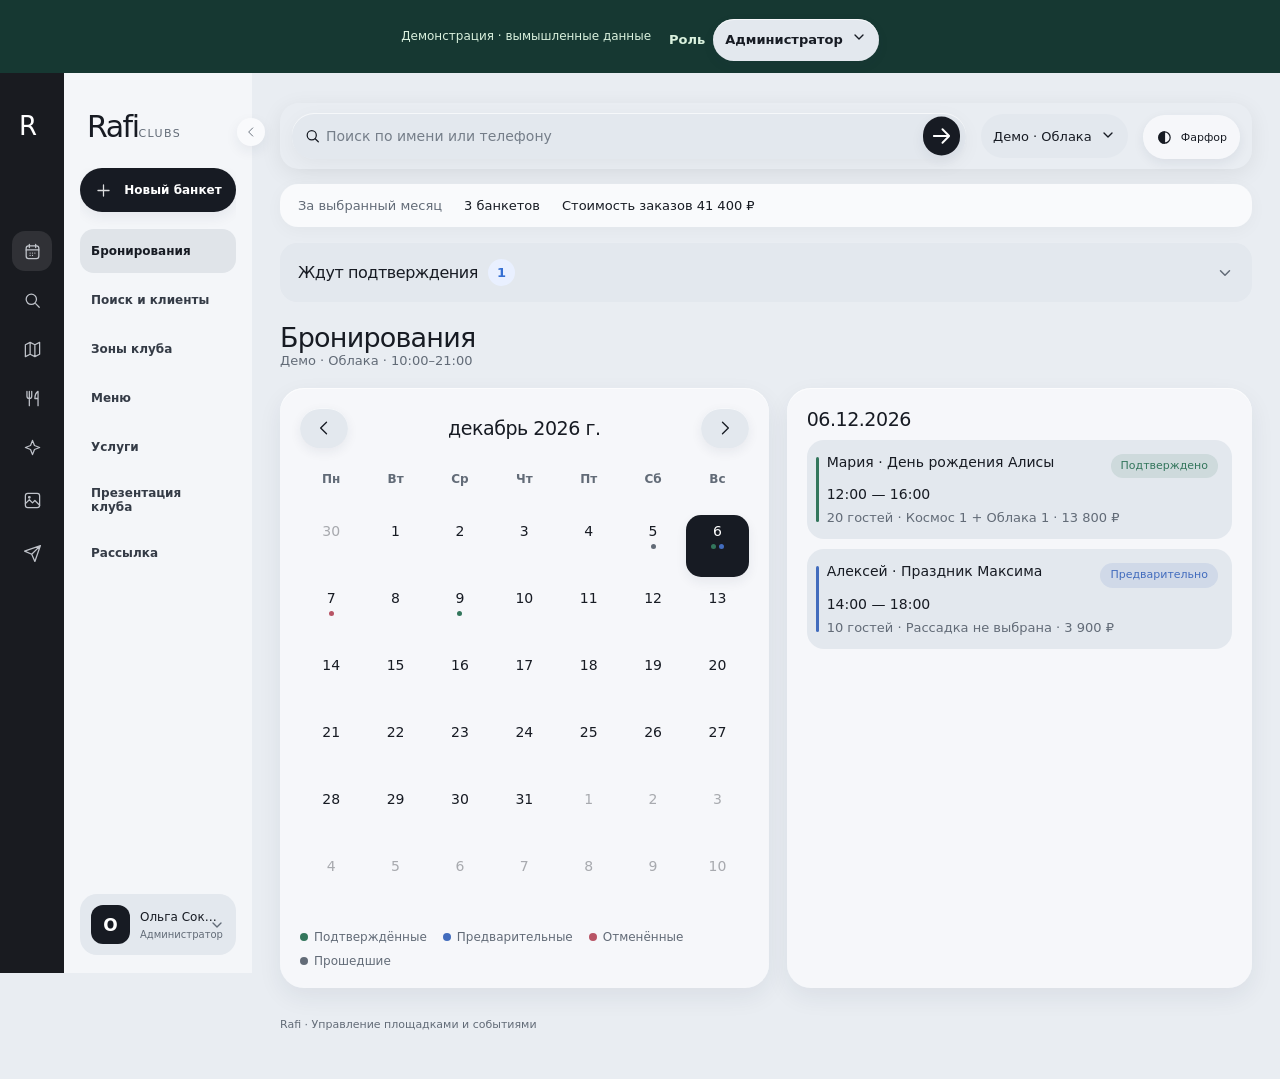
==== index.html @ 4f3454e3 "Add files via upload" ====
<!doctype html><html lang="ru"><head>
<script src="./demo-data.js"></script><meta charset="UTF-8"><meta name="viewport" content="width=device-width,initial-scale=1"><title>Rafi — управление площадками и событиями</title><link rel="icon" type="image/x-icon" href="./rafi-monogram.svg?v=16"><link rel="apple-touch-icon" href="./rafi_app_icon_192.png"><meta name="theme-color" content="#F7F8FA"><link rel="preconnect" href="https://fonts.googleapis.com"><link rel="preconnect" href="https://fonts.gstatic.com" crossorigin><link href="https://fonts.googleapis.com/css2?family=Manrope:wght@400;500;600;700;800&display=swap" rel="stylesheet">
<style>
:root{font-family:Inter,system-ui,-apple-system,"Segoe UI",Arial,sans-serif;--bg:#f5f7fc;--surface:#fff;--soft:#f0f4fa;--text:#1d2a3b;--muted:#7c899a;--border:#e3e9f2;--accent:#536fdf;--accent2:#e9edff;--danger:#c04d57;--good:#23856b;color:var(--text);background:var(--bg)}[data-theme="dark"]{--bg:#121822;--surface:#1c2533;--soft:#263244;--text:#edf2fa;--muted:#a0aec1;--border:#344255;--accent:#91a6ff;--accent2:#2e3c62;--danger:#fa8e98;--good:#6fd6b4;color-scheme:dark}*{box-sizing:border-box}body{margin:0}button,input,select,textarea{font:inherit}button{cursor:pointer}button:disabled{opacity:.48;cursor:not-allowed}.app{max-width:1260px;margin:auto;padding:25px 24px 55px}.top,.heading,.row,.monthnav,.subhead,.actions,.tabs{display:flex;align-items:center;justify-content:space-between;gap:12px}.top{border-bottom:1px solid var(--border);padding-bottom:19px;flex-wrap:wrap}.brand{font-size:18px;font-weight:800;letter-spacing:-.4px}.muted,.hint{color:var(--muted);font-size:13px}.topright{display:flex;align-items:center;gap:9px;flex-wrap:wrap}.topright select{max-width:160px}.nav{display:flex;gap:5px;flex-wrap:wrap;margin:18px 0}.nav button,.ghost{border:0;background:transparent;color:var(--muted);padding:10px 13px;border-radius:10px}.nav button.active{color:var(--accent);background:var(--accent2);font-weight:700}.heading{margin:19px 0 22px}h1{font-size:27px;letter-spacing:-.6px;margin:0}h2{font-size:18px;margin:0}h3{font-size:15px;margin:0}.primary{background:var(--accent);color:white;border:0;border-radius:10px;padding:11px 16px;font-weight:700}.secondary{background:var(--surface);color:var(--text);border:1px solid var(--border);border-radius:10px;padding:10px 14px}.layout{display:grid;grid-template-columns:minmax(0,1.4fr) minmax(300px,1fr);gap:18px}.panel{background:var(--surface);border:1px solid var(--border);border-radius:17px;padding:23px}.monthnav{margin-bottom:17px}.monthnav button{background:none;border:0;color:var(--muted);font-size:24px;padding:4px 10px}.monthname{font-size:17px;font-weight:750;text-transform:capitalize}.calendar{display:grid;grid-template-columns:repeat(7,minmax(0,1fr));gap:5px}.weekday{text-align:center;color:var(--muted);font-size:12px;padding:12px 0}.date{min-height:73px;background:var(--surface);border:1px solid var(--border);border-radius:9px;display:flex;flex-direction:column;align-items:flex-start;padding:9px;gap:9px;color:var(--text)}.date:hover{background:var(--soft)}.date.selected{border:2px solid var(--accent);background:var(--accent2)}.date.empty{border:0}.number{font-size:13px}.dots{display:flex;gap:4px;flex-wrap:wrap}.dot{width:6px;height:6px;border-radius:50%;background:var(--accent)}.dot.pre{background:#d7a35a}.subhead{margin-bottom:17px}.booking{width:100%;background:var(--soft);border:1px solid var(--border);color:var(--text);border-radius:11px;text-align:left;padding:13px;margin-bottom:9px}.booking:hover{border-color:var(--accent)}.bookingtop{display:flex;justify-content:space-between;align-items:center;gap:8px}.booking p{font-size:13px;margin:6px 0 0;color:var(--muted)}.pill{font-size:11px;color:var(--muted);border:1px solid var(--border);border-radius:20px;padding:4px 8px;white-space:nowrap}.emptymsg{color:var(--muted);font-size:14px;padding:22px 4px}.modalback{position:fixed;inset:0;background:#101722a6;display:flex;justify-content:center;align-items:center;padding:15px;z-index:10}.modal{background:var(--surface);border-radius:17px;width:min(100%,570px);padding:25px;max-height:94vh;overflow:auto;box-shadow:0 24px 80px #0003}.modal.wide{width:min(100%,740px)}.modalhead{display:flex;justify-content:space-between;align-items:center;margin-bottom:19px}.x{border:0;background:transparent;color:var(--muted);font-size:25px}label{display:block;font-size:13px;font-weight:650;margin:13px 0 6px}input,select,textarea{width:100%;border:1px solid var(--border);border-radius:9px;background:var(--surface);padding:10px;color:var(--text)}input:focus,select:focus,textarea:focus{outline:2px solid var(--accent)}.pair,.triple{display:grid;grid-template-columns:repeat(2,minmax(0,1fr));gap:12px}.triple{grid-template-columns:repeat(3,minmax(0,1fr))}.actions{justify-content:flex-end;margin-top:21px;flex-wrap:wrap}.alert{font-size:13px;background:var(--soft);color:var(--danger);border-radius:8px;padding:11px;margin-top:13px}.detailrow{display:flex;justify-content:space-between;gap:15px;padding:11px 0;border-bottom:1px solid var(--border);font-size:14px}.detailrow span:first-child{color:var(--muted)}.notice{font-size:13px;background:var(--accent2);padding:12px;border-radius:10px;margin:13px 0}.footer{font-size:12px;color:var(--muted);margin-top:18px}.hidden{display:none!important}.catalogrow{display:flex;align-items:center;justify-content:space-between;gap:12px;border-bottom:1px solid var(--border);padding:13px 0}.catalogrow:last-child{border:0}.price{font-weight:750;white-space:nowrap}.small{font-size:12px}.stack{display:grid;gap:12px}.sectionhead{display:flex;justify-content:space-between;align-items:center;gap:12px;margin:20px 0 8px}.sectionhead:first-child{margin-top:0}.total{padding:17px;background:var(--accent2);border-radius:12px;display:flex;justify-content:space-between;align-items:center;font-weight:800}.layoutmap{position:relative;aspect-ratio:1.85;min-height:230px;background:var(--soft);border:2px solid var(--border);border-radius:15px;overflow:hidden;background-image:linear-gradient(to right,var(--border) 1px,transparent 1px),linear-gradient(to bottom,var(--border) 1px,transparent 1px);background-size:10% 10%}.zone{position:absolute;background:var(--accent2);border:2px solid var(--accent);border-radius:9px;color:var(--text);font-size:13px;font-weight:650;display:flex;align-items:center;justify-content:center;text-align:center;padding:4px;overflow:hidden}.zone.busy{border-color:#d7a35a;background:color-mix(in srgb,#d7a35a 22%,var(--surface))}.zone:hover{filter:brightness(.96)}.legend{display:flex;gap:15px;flex-wrap:wrap;margin:13px 0;color:var(--muted);font-size:12px}.badge-dot{display:inline-block;width:9px;height:9px;background:var(--accent);border-radius:50%;margin-right:5px}.badge-dot.busy{background:#d7a35a}.searchgrid{display:grid;grid-template-columns:1fr 1fr 180px auto;gap:9px;align-items:end}.subtle{background:var(--soft);padding:12px;border-radius:10px}.tag{font-size:11px;color:var(--accent);background:var(--accent2);padding:4px 9px;border-radius:20px}.devonly{display:none}body.developer .devonly{display:inline-flex}.split{display:grid;grid-template-columns:1fr 1fr;gap:15px}.linkbutton{border:0;background:transparent;color:var(--accent);padding:6px;font-weight:650}.stat{font-size:12px;color:var(--muted)}@media(max-width:820px){.app{padding:17px 13px}.layout,.split{grid-template-columns:1fr}.panel{padding:16px}.date{min-height:51px;padding:6px}.searchgrid{grid-template-columns:1fr 1fr}.heading{margin:16px 0}h1{font-size:23px}.topright{width:100%}.topright select{flex:1}.modal{padding:18px}.layoutmap{min-height:190px}}

/* Редизайн 0.3 — адаптивный интерфейс */
:root{--bg:#f6f4ff;--surface:#fff;--soft:#f4f1ff;--text:#211c3c;--muted:#88839e;--border:#ebe8f5;--accent:#6650ed;--accent2:#eeeaff;--good:#4b8a75;--sidebar:#1e193e;--sidebar-text:#b7addd;--pre:#d7ac55}
[data-theme="dark"]{--bg:#151328;--surface:#24213b;--soft:#302c4a;--text:#f6f3ff;--muted:#ada7c6;--border:#3c3658;--accent:#a597ff;--accent2:#39315d;--sidebar:#111025;--sidebar-text:#c0b8e6;color-scheme:dark}
body{background:var(--bg)}.app-shell{display:flex;min-height:100vh}.sidebar{width:225px;flex:none;background:var(--sidebar);color:#fff;display:flex;flex-direction:column;padding:30px 15px;position:sticky;top:0;height:100vh}.sidebar-brand{padding:5px 9px 25px}.sidebar-brand .brand{font-size:21px;line-height:1.05}.sidebar-caption{font-size:10px;color:var(--sidebar-text);margin-top:8px}.sidebar .nav{display:flex;flex-direction:column;gap:7px;margin:0}.sidebar .nav button{color:var(--sidebar-text);width:100%;display:flex;align-items:center;text-align:left;gap:10px;padding:12px 11px;border-radius:11px;font-size:13px}.sidebar .nav button.active{background:#fff;color:#24203d}.navdot{width:7px;height:7px;border-radius:50%;background:#7864e5;flex:none}.sidebar .nav button.active .navdot{background:#f27e73}.sidebar-foot{margin-top:auto;color:var(--sidebar-text);font-size:12px;padding:10px}.sidebar-foot small{font-size:10px;opacity:.8}.workspace{flex:1;min-width:0;max-width:1600px;margin:auto;padding:24px 34px 45px}.top{padding:0 0 18px;border:0;display:flex;flex-wrap:nowrap}.global-search{flex:1;max-width:580px}.global-search input{border-radius:22px;background:var(--surface);padding:12px 18px}.topright{flex-wrap:nowrap}.topright select{max-width:160px;border-radius:22px;font-size:12px}.topright #role{max-width:175px}.topright #theme{border-radius:50%;width:42px;height:42px;padding:0}.top-add{white-space:nowrap;border-radius:22px}.heading{margin:18px 0 20px}.heading h1{font-size:29px}.metrics{display:grid;grid-template-columns:repeat(2,minmax(0,1fr));gap:13px;margin-bottom:19px;max-width:650px}.metric{background:var(--surface);border-radius:15px;padding:17px 20px;display:flex;flex-direction:column;gap:8px}.metric span{color:var(--muted);font-size:12px}.metric strong{font-size:25px}.layout{grid-template-columns:minmax(0,1.55fr) minmax(295px,.85fr);gap:18px;align-items:start}.panel{border:0;border-radius:19px;padding:23px}.calendar-panel{min-width:0}.calendar{gap:5px}.date{min-height:74px;background:var(--soft);border:1px solid transparent;border-radius:10px;padding:8px;gap:5px}.date:hover{border-color:var(--accent)}.date.selected{background:#211b49;color:#fff;border-color:#211b49;box-shadow:inset 0 -3px 0 #e4c661}.date.today:not(.selected){border:1px solid #9e91ef}.date.empty{background:transparent}.weekday{padding:10px 0 14px}.event-chip{display:block;font-size:9px;max-width:100%;overflow:hidden;text-overflow:ellipsis;white-space:nowrap;border-radius:5px;padding:3px 4px;background:#e4ddff;color:#5341b9}.event-chip.pre{background:#fff0cf;color:#8b6a1d}.date.selected .event-chip{background:#5b4e92;color:#fff}.dots{width:100%;display:flex;flex-direction:column;gap:3px}.event-more{font-size:10px;color:var(--muted)}.monthnav{margin-bottom:18px}.monthnav button{width:34px;height:34px;border:1px solid var(--border);border-radius:50%;font-size:20px;display:grid;place-items:center;padding:0}.legend{margin:18px 0 0}.badge-dot{background:#bdb3fa}.badge-dot.busy{background:#e4c661}.badge-dot.current{background:#211b49}.day-panel{min-height:420px}.subhead{align-items:flex-start}.subhead h2{font-size:17px}.subhead select{max-width:145px;border-radius:22px;font-size:12px}.zone-day{border-bottom:1px solid var(--border);padding:13px 0}.zone-day:last-of-type{border-bottom:0}.zone-day-title{font-size:13px;font-weight:750;margin-bottom:9px}.zone-empty{font-size:12px;color:var(--muted);padding:6px 0}.time-booking{border:1px solid var(--border);border-radius:10px;background:var(--soft);padding:9px 10px;margin:0 5px 7px 0;color:var(--text);display:inline-flex;flex-direction:column;align-items:flex-start;gap:4px;max-width:100%;text-align:left}.time-booking:hover{border-color:var(--accent)}.time-label{font-size:12px;font-weight:750}.booking-name{font-size:11px;max-width:170px;overflow:hidden;text-overflow:ellipsis}.mini-pre{font-size:10px;color:#a27d26}.day-add{margin-top:15px;width:100%}.primary{background:#6650ed;color:#fff;box-shadow:0 3px 10px #6650ed26}.modalback{z-index:40}.mobile-toggle{display:none}.footer{line-height:1.6}
@media(max-width:1100px){.workspace{padding:22px}.sidebar{width:195px}.layout{grid-template-columns:minmax(0,1fr)}.day-panel{min-height:0}.top{flex-wrap:wrap}.global-search{max-width:none;flex-basis:100%}.topright{width:100%;justify-content:flex-end}}
@media(max-width:700px){.mobile-toggle{display:block;position:fixed;top:14px;left:12px;z-index:31;border:0;border-radius:10px;background:var(--sidebar);color:#fff;font-size:20px;padding:7px 12px}.sidebar{position:fixed;left:0;top:0;bottom:0;z-index:30;transform:translateX(-100%);transition:transform .2s;box-shadow:5px 0 25px #0002}.sidebar.open{transform:translateX(0)}.workspace{padding:62px 12px 35px;width:100%}.top{gap:10px}.topright{flex-wrap:wrap;justify-content:space-between;gap:6px}.topright select{max-width:140px}.topright #role{max-width:155px}.top-add{flex:1}.heading h1{font-size:24px}.metrics{gap:8px}.metric{padding:13px}.metric strong{font-size:21px}.panel{padding:13px}.date{min-height:51px;padding:5px 3px}.number{font-size:12px}.event-chip{font-size:0;width:6px;height:6px;border-radius:50%;padding:0}.dots{flex-direction:row;justify-content:center}.event-more{font-size:9px}.monthname{font-size:15px}.day-panel{min-height:0}.pair,.triple{grid-template-columns:1fr}.modal{padding:16px}}

/* v0.4: поиск, кнопки, статусы календаря */
.global-search{display:flex;align-items:center;gap:9px;min-width:0}.global-search input{flex:1;min-width:0}.find-button{white-space:nowrap;border-radius:999px;padding:12px 20px;box-shadow:0 3px 10px #6650ed22}
#theme{border-radius:14px!important;width:44px!important;height:44px!important;transition:transform .15s,background .15s}.top-add{border-radius:14px!important;padding:12px 19px}.primary,.secondary{transition:transform .15s,box-shadow .15s}.primary:hover,.secondary:hover{transform:translateY(-1px)}
.metric-action{border:1px solid transparent;text-align:left;color:var(--text);cursor:pointer;font:inherit;transition:border-color .15s,transform .15s}.metric-action:hover,.metric-action:focus-visible{border-color:var(--accent);transform:translateY(-1px)}
.dots{flex-direction:row!important;align-items:center;align-content:flex-start;gap:5px!important;flex-wrap:wrap}.status-dot{display:inline-block;width:9px;height:9px;border-radius:50%;flex:none;border:1px solid #00000012}.status-dot.confirmed,.badge-dot.confirmed{background:#26a269}.status-dot.preliminary,.badge-dot.preliminary{background:#9299a5}.status-dot.cancelled,.badge-dot.cancelled{background:#dc5965}.status-dot.moved,.badge-dot.moved{background:#e9b33c}.date.selected .status-dot{border-color:#ffffff66}.badge-dot{width:9px;height:9px}.legend{gap:12px}.legend span{white-space:nowrap}
@media(max-width:700px){.global-search{width:100%;max-width:none}.find-button{padding:12px 14px}.status-dot{width:7px;height:7px}.date{min-height:57px}.dots{gap:3px!important}}

.brand-home{display:inline-block;color:inherit;text-decoration:none;cursor:pointer}.brand-home:hover{color:#d6cbff}
.date-head{display:flex;align-items:center;justify-content:space-between;width:100%}.date-plus{display:inline-grid;place-items:center;width:22px;height:22px;border-radius:7px;color:var(--accent);font-size:18px;font-weight:700;opacity:.7}.date-plus:hover{background:var(--accent2);opacity:1}
.cancelled-booking{border:1px solid #dc5965!important;background:#dc59651c!important}.cancelled-booking .booking-name{color:#c44755!important;text-decoration:line-through}
.catalog-search{display:flex;gap:9px;margin-bottom:18px}.catalog-search input{flex:1;min-width:0}.catalogrow[hidden]{display:none!important}
@media(max-width:700px){.date-plus{width:17px;height:17px;font-size:14px}.catalog-search{flex-wrap:wrap}}

/* v0.6 */
.developer .admin-only{display:none!important}.developer-only{display:none!important}.developer .developer-only{display:flex!important}
.club-logo{width:36px;height:36px;border-radius:10px;display:grid;place-items:center;overflow:hidden;background:var(--surface);border:1px solid var(--border);flex:none;color:var(--accent)}.club-logo img{width:100%;height:100%;object-fit:contain}
.metrics{max-width:480px;gap:9px}.metric{padding:10px 14px;gap:3px;border-radius:12px}.metric strong{font-size:21px}
.inline-finance{display:grid;grid-template-columns:repeat(2,minmax(0,1fr));gap:12px;margin:12px 0}.inline-finance label{font-size:12px}.inline-finance input{margin-top:6px}.inline-finance button{grid-column:1/-1;justify-self:start}
.appearance-form{display:grid;grid-template-columns:repeat(2,minmax(0,1fr));gap:15px;max-width:650px}.appearance-form label{display:flex;flex-direction:column;gap:6px}.appearance-form input[type=color]{height:45px;padding:3px}.appearance-form .logo-clear{display:flex;flex-direction:row;align-items:center}.appearance-form button{grid-column:1/-1;justify-self:start}
@media(max-width:700px){.metrics{max-width:none}.inline-finance,.appearance-form{grid-template-columns:1fr}.club-logo{width:30px;height:30px}}

/* Rafi brand identity: adapted from the user's ZIRAVO reference. */
:root{--bg:#FFF4E0;--surface:#FFFFFF;--soft:#FFF8EC;--text:#1B1E24;--muted:#5A6472;--border:#E9E1D4;--accent:#F0A500;--accent2:#FFF0C8;--sidebar:#1B1E24;--sidebar-text:#D4D6D9;--good:#23856B;--pre:#8C939C}
[data-theme="dark"]{--bg:#12151B;--surface:#20242C;--soft:#2A2F39;--text:#F6F3ED;--muted:#B6BDC8;--border:#363C46;--accent:#F0A500;--accent2:#46391F;--sidebar:#11141A;--sidebar-text:#C9CDD4}
.sidebar{background:var(--sidebar)}.sidebar-brand{padding-bottom:30px}.sidebar-brand .brand{display:flex;align-items:center;gap:10px;color:#fff;text-decoration:none;font-size:28px;letter-spacing:-1px}.rafi-brand-icon{width:45px;height:53px;object-fit:contain;flex:none}.sidebar-caption{line-height:1.5;color:#C5C9CE;margin-left:55px}.sidebar .nav button.active{background:#333943;color:#fff}.sidebar .nav button.active .navdot{background:#F0A500}.navdot{background:#F0A500}.sidebar .nav button:hover:not(.active){background:#292E37;color:#fff}.primary,.top-add{background:#F0A500;color:#1B1E24;border-radius:12px}.primary:hover,.top-add:hover{background:#FFBB25}.nav button,.secondary,.date,.booking,.panel,.metric{transition:background .15s,border-color .15s}.date.selected{background:#1B1E24;border-color:#1B1E24;box-shadow:inset 0 -3px 0 #F0A500;color:#fff}.date.today:not(.selected){border-color:#F0A500}.metric{border:1px solid var(--border)}.panel{border:1px solid var(--border)}.tag{color:var(--text)}.topright #theme{border-radius:12px!important}.sidebar-foot{line-height:1.5}.global-search input:focus{outline-color:#F0A500}
@media(max-width:700px){.rafi-brand-icon{width:39px;height:45px}.sidebar-brand .brand{font-size:25px}}

/* Rafi v0.7: completed bookings and vector floor plan */
.status-dot.finished,.badge-dot.finished{background:#2d80e6!important}
.finished-text,.mini-finished{color:#2d80e6!important;font-weight:800}
.finished-booking{border-left:4px solid #2d80e6!important;background:color-mix(in srgb,#2d80e6 9%,var(--surface))!important}
.date .number{font-size:11px;white-space:nowrap;font-weight:700}
/* Rafi 0.8 */
.image-plan{aspect-ratio:1.7;background-image:none;background-color:var(--soft);min-height:300px}
.image-plan>img{position:absolute;inset:0;width:100%;height:100%;object-fit:fill}
.plan-zone{background:color-mix(in srgb,var(--accent) 35%,transparent);border:2px solid var(--accent);z-index:2;cursor:pointer;text-shadow:0 1px 1px var(--surface)}
.plan-upload{margin-bottom:20px}.plan-upload input{max-width:420px}.plan-upload button{margin:9px}
.day-event{display:grid;grid-template-columns:1fr auto;gap:3px 12px;padding:13px;margin:7px 0;text-align:left}
.day-event .time-label{font-weight:800}.day-event .booking-name{grid-column:1}.day-event .day-zone{grid-column:2;grid-row:1;color:var(--muted);font-size:11px}.day-event .day-status{grid-column:2;grid-row:2;font-size:12px;font-weight:700}
.day-status.FINISHED,.day-status.finished{color:#2d80e6}.day-status.cancelled{color:#d75555}.day-status.preliminary{color:#89929c}.day-status.confirmed{color:#218a68}
.document-actions{display:flex;gap:7px;flex-wrap:wrap;margin:18px 0}.document-actions button{font-size:12px}
.past-date{opacity:.40;filter:grayscale(.55)}.past-date .date-plus{display:none}.zone-picks{display:grid;grid-template-columns:repeat(2,minmax(0,1fr));gap:8px;margin:8px 0 14px}.zone-pick{display:flex;align-items:center;gap:8px;border:1px solid var(--line,#ddd);border-radius:10px;padding:9px}.checklist{display:grid;grid-template-columns:repeat(2,minmax(0,1fr));gap:10px;margin:12px 0}.checklist label{display:flex;align-items:center;gap:8px}.account-label{font-size:12px;opacity:.7}#rentalform{display:grid;grid-template-columns:repeat(2,minmax(0,1fr));gap:8px}#rentalform label{display:grid;gap:5px}#rentalform button{grid-column:1/-1}@media(max-width:650px){.zone-picks,.checklist,#rentalform{grid-template-columns:1fr}}


.upcoming-widget{padding:20px;margin:15px 0}.upcoming-widget h3{margin:0}.upcoming-row{width:100%;display:grid;grid-template-columns:72px minmax(110px,1fr) minmax(90px,.8fr) 10px;align-items:center;gap:12px;background:transparent;border:0;border-bottom:1px solid var(--border);padding:12px 4px;text-align:left;color:var(--text)}.upcoming-row:last-child{border:0}.upcoming-row:hover{background:var(--soft)}.upcoming-row small{display:block;color:var(--muted);font-size:11px}.upcoming-row strong{font-size:13px}.upcoming-row .muted{font-size:12px}.reminder-hint{padding:10px 15px;background:var(--accent2);border-radius:12px;color:var(--text);font-size:12px;margin:8px 0}.metrics:empty{display:none}.metrics{flex-wrap:wrap}.metrics .metric{flex:1;min-width:175px}.manager-grid .panel{min-width:0}

/* Rafi 1.0: warm, spacious desktop design system */
:root{--bg:#F8F3EB;--surface:#FFFCF7;--soft:#FFF7E9;--text:#292621;--muted:#82796E;--border:#EDE3D7;--accent:#EBA32A;--accent2:#FFF0D6;--sidebar:#FBF7F0;--sidebar-text:#413A32;--good:#26885C}
[data-theme="dark"]{--bg:#191B20;--surface:#24262C;--soft:#2E3037;--text:#F5F1EA;--muted:#B6AEA4;--border:#3B3D44;--accent:#F0AD3E;--accent2:#443721;--sidebar:#202228;--sidebar-text:#F5F1EA}
body{background:var(--bg)}.app-shell{gap:0}.sidebar{background:var(--sidebar);border-right:1px solid var(--border);box-shadow:none}.sidebar .brand,.sidebar .nav button,.sidebar-caption,.sidebar-foot{color:var(--sidebar-text)!important}.sidebar .nav button{border-radius:15px;margin:4px 10px}.sidebar .nav button.active{background:#FFE8C4;color:#693E08!important}.sidebar .nav button.active .navdot{background:#EBA32A}.sidebar .nav button:hover:not(.active){background:#F3EADC;color:#3D3020!important}.workspace{min-width:0}.top{background:transparent;border-bottom:0;padding:15px 0 24px}.heading h1{letter-spacing:-.04em}.panel,.metric,.modal,.booking,.time-booking{border-radius:22px!important;box-shadow:0 7px 30px rgba(75,49,16,.035)}.primary,.secondary,.ghost,.top-add,.monthnav button{border-radius:13px!important}.primary,.top-add{background:#EBA32A;color:#292116}.primary:hover,.top-add:hover{background:#F4B74B}.secondary{background:var(--surface)}input,select,textarea{border-radius:12px!important;border-color:var(--border)!important;background:var(--surface)}input:focus,textarea:focus,select:focus{outline:2px solid #EBA32A55;outline-offset:1px}.date{border-radius:12px!important}.date.selected{background:#FFF0D6;color:#4C351A;border:1px solid #EBA32A;box-shadow:none}.metrics{gap:12px}.metric{padding:18px!important}.day-event{border-radius:14px!important;box-shadow:none}.compact-checklist{display:grid;grid-template-columns:1fr!important;gap:0!important;border:1px solid var(--border);border-radius:16px;padding:4px 14px}.compact-checklist label{display:flex!important;flex-direction:row-reverse;justify-content:space-between;gap:16px;align-items:center;min-height:45px;border-bottom:1px solid var(--border);margin:0!important;padding:8px 0}.compact-checklist label:last-child{border:0}.compact-checklist input[type=checkbox],.setting-toggle input[type=checkbox]{appearance:none;flex:0 0 20px!important;width:20px!important;height:20px!important;min-width:20px;min-height:20px;margin:0!important;border:1.5px solid #BBAE9B!important;border-radius:7px!important;cursor:pointer}.compact-checklist input:checked,.setting-toggle input:checked{background:#EBA32A;border-color:#EBA32A!important}.compact-checklist input:checked:after,.setting-toggle input:checked:after{content:'✓';display:block;color:#2A2115;font-size:15px;font-weight:900;text-align:center;line-height:17px}.settings-card{max-width:880px;margin-bottom:18px;padding:24px}.setting-toggle{display:flex!important;align-items:center!important;justify-content:space-between;gap:16px;padding:15px 4px;border-bottom:1px solid var(--border)}.manager-grid{display:grid;grid-template-columns:repeat(auto-fit,minmax(285px,1fr));gap:15px;margin-bottom:18px}.club-manager-card{padding:22px}.manager-actions{display:flex;gap:8px;flex-wrap:wrap;margin-top:18px}.staff-row{display:flex;justify-content:space-between;align-items:center;gap:15px;padding:15px 0;border-bottom:1px solid var(--border)}.staff-row .muted{font-size:12px;margin-top:5px}.reminders .panel{padding:18px!important}.reminders .row{justify-content:flex-start!important;gap:9px}.reminders [data-remind]{font-size:12px;padding:10px 13px}.sidebar-foot small{opacity:.6}

/* Rafi 1.0.4: compact zone selection and clear banquet detail grouping */
.zone-picks{display:flex!important;flex-direction:column!important;gap:0!important;max-width:100%;margin:8px 0 16px;border:1px solid var(--border);border-radius:15px;overflow:hidden;background:var(--surface)}
.zone-pick{display:flex!important;align-items:center;gap:12px;min-height:44px;border:0!important;border-bottom:1px solid var(--border)!important;border-radius:0!important;padding:10px 15px!important;margin:0!important;cursor:pointer;font-size:14px;transition:background .15s}
.zone-pick:last-child{border-bottom:0!important}.zone-pick:hover{background:var(--soft)}
.zone-pick:has(input:checked){background:var(--accent2)}
.zone-pick input[type=checkbox]{appearance:none;-webkit-appearance:none;display:inline-grid;place-items:center;flex:0 0 19px;width:19px;height:19px;min-width:19px;min-height:19px;border:2px solid var(--muted)!important;border-radius:50%!important;background:var(--surface);margin:0;cursor:pointer}
.zone-pick input[type=checkbox]:checked{border:5px solid var(--accent)!important;background:var(--surface)}
.zone-pick input[type=checkbox]:focus-visible{outline:2px solid var(--accent);outline-offset:3px}
#modalcontent .banquet-section{padding:15px 0 17px;border-bottom:1px solid var(--border)}
#modalcontent .banquet-section:first-child{padding-top:0}
#modalcontent .banquet-section:last-child{border-bottom:0;padding-bottom:0}
#modalcontent .banquet-section .sectionhead{margin:0 0 13px;display:flex;align-items:center;justify-content:space-between}
#modalcontent .banquet-section .sectionhead h3{font-size:15px;font-weight:750;color:var(--text);margin:0}
#modalcontent .banquet-section .detailrow{padding:8px 0;border-bottom:1px solid var(--border)}
#modalcontent .banquet-section .detailrow:last-child{border-bottom:0}
#modalcontent .banquet-section .detailrow span{color:var(--muted)}
#modalcontent .banquet-section .total{background:var(--soft);border-radius:13px;padding:13px;margin:12px 0}
#modalcontent .banquet-section .inline-finance{margin:0}
#modalcontent .banquet-section .document-actions{margin:7px 0}
@media(max-width:700px){.zone-pick{min-height:48px}#modalcontent .banquet-section{padding:13px 0}}

/* RAFI 2.0 · Peach & Slate · approved visual system */
:root{font-family:'Manrope',Inter,system-ui,-apple-system,'Segoe UI',sans-serif;--bg:#F7F8FA;--surface:#FFFFFF;--soft:#F7F8FA;--text:#34445C;--muted:#7B8BA2;--border:#E7EBF1;--accent:#F3A899;--accent2:#FCEAE5;--sidebar:#F9FAFC;--sidebar-text:#405775;--good:#4B9E7B;--pre:#99A4B4;--danger:#DA6475;color-scheme:light}
[data-theme='dark']{--bg:#171F2B;--surface:#222D3D;--soft:#2B394C;--text:#F5F7FB;--muted:#AAB8CB;--border:#3B4A5E;--accent:#F3A899;--accent2:#503F47;--sidebar:#1C2634;--sidebar-text:#D7E1EF;--good:#73BE9B;--danger:#F18A96;color-scheme:dark}
body{font-family:'Manrope',Inter,system-ui,sans-serif;background:var(--bg);color:var(--text);font-size:14px}
.app-shell{min-height:100vh}.workspace{max-width:1780px;padding:24px 32px 48px}.sidebar{width:242px;background:var(--sidebar);border-right:1px solid var(--border);padding:27px 12px 23px;box-shadow:none}
.sidebar-brand{padding:2px 14px 32px}.sidebar-brand .brand{font-size:31px;font-weight:800;letter-spacing:-1.6px;color:var(--text)!important}.rafi-brand-icon{width:43px;height:49px}.sidebar-caption{color:var(--muted)!important;font-size:11px;margin-left:53px;line-height:1.6}.sidebar .nav{gap:6px}.sidebar .nav button{margin:0;padding:14px 13px;border-radius:15px;font-size:13px;font-weight:650;color:var(--sidebar-text)!important;gap:12px}.sidebar .nav button.active{background:var(--accent2);color:#965646!important}.sidebar .nav button:hover:not(.active){background:var(--soft);color:var(--text)!important}.navdot{background:#A9B8C9;width:7px;height:7px}.sidebar .nav button.active .navdot{background:#E9947E}.sidebar-foot{border-top:1px solid var(--border);padding:18px 12px 0;color:var(--muted)!important;font-size:11px}
.top{padding:0 0 19px;gap:18px;flex-wrap:wrap}.global-search{max-width:550px}.global-search input{background:var(--surface);border:1px solid var(--border)!important;border-radius:16px!important;padding:14px 17px;box-shadow:0 4px 18px #34445c06}.global-search input::placeholder{color:#9AA8BA}.find-button{background:var(--text)!important;color:var(--surface)!important;border-radius:14px!important;padding:13px 17px;box-shadow:none}.topright{gap:10px}.topright select{background:var(--surface);border-radius:14px!important;min-height:45px}.topright #theme{background:var(--surface);border:1px solid var(--border);color:var(--text);box-shadow:none}.primary,.top-add{background:var(--accent)!important;color:#34445C!important;border:0;border-radius:15px!important;padding:12px 18px;font-weight:800;box-shadow:0 7px 16px #F3A89925;transition:transform .15s,filter .15s}.primary:hover,.top-add:hover{filter:brightness(.96);transform:translateY(-1px)}.secondary{border-radius:13px!important;background:var(--surface);border:1px solid var(--border);color:var(--text);box-shadow:none}.ghost{color:var(--muted)}.linkbutton{color:#D98573}.heading{margin:6px 0 21px}.heading h1{font-size:clamp(25px,2.4vw,37px);font-weight:800;letter-spacing:-1.4px;color:var(--text)}.heading .muted{font-size:13px;margin-top:7px}h1,h2,h3{letter-spacing:-.45px}h2{font-size:19px;font-weight:800}.panel,.metric,.modal,.booking,.time-booking{background:var(--surface);border:1px solid var(--border);border-radius:22px!important;box-shadow:0 10px 32px #34445c08}.panel{padding:23px}.layout{grid-template-columns:minmax(0,1.5fr) minmax(310px,1fr);gap:19px;align-items:stretch}.calendar-panel,.day-panel{min-width:0}.monthnav{margin-bottom:16px}.monthnav .monthname{font-size:19px;font-weight:800;color:var(--text);text-transform:capitalize}.monthnav button{border:1px solid var(--border);background:var(--surface);border-radius:13px!important;color:var(--text);width:38px;height:38px;font-size:22px}.monthnav button:hover{background:var(--accent2)}.calendar{gap:6px}.weekday{font-size:12px;font-weight:750;color:var(--muted);padding:10px 0 13px}.date{min-height:78px;padding:10px 9px;gap:7px;border:1px solid var(--border);border-radius:15px!important;background:var(--soft);color:var(--text);box-shadow:none;transition:background .15s,border-color .15s,transform .15s}.date:hover{background:var(--accent2);border-color:var(--accent);transform:translateY(-1px)}.date.selected{background:linear-gradient(150deg,#F9C7BA,#F3A899);border:1px solid #F3A899;color:#34445C;box-shadow:0 8px 20px #F3A89935}.date.today:not(.selected){border-color:#E6A28E}.date.empty{border:0;background:transparent;box-shadow:none}.date .number{font-size:14px;font-weight:800;white-space:nowrap}.date-head{align-items:flex-start}.date-plus{font-size:17px;color:var(--muted);opacity:0}.date:hover .date-plus,.date:focus-visible .date-plus{opacity:1}.date.selected .date-plus{color:#34445C}.date.past-date{opacity:.55;filter:none}.dots{gap:4px!important;flex-direction:row!important}.status-dot{width:8px;height:8px;border:0}.date.selected .status-dot{border:1px solid #fff8}.status-dot.confirmed,.badge-dot.confirmed{background:#68B696}.status-dot.preliminary,.badge-dot.preliminary{background:#9AA5B3}.status-dot.cancelled,.badge-dot.cancelled{background:#E67B88}.status-dot.moved,.badge-dot.moved{background:#E9B961}.status-dot.finished,.badge-dot.finished{background:#78A9DE!important}.legend{gap:11px 16px;margin-top:20px;font-size:11px}.legend span{white-space:nowrap}.badge-dot{width:9px;height:9px;margin-right:6px}
.day-panel{min-height:0}.day-panel .subhead{margin-bottom:20px;gap:12px;flex-wrap:wrap}.day-panel .subhead h2{font-size:20px;font-weight:800}.day-panel .subhead .muted{margin-top:7px}.day-panel .subhead select{max-width:180px;font-size:12px;border-radius:12px!important}.day-event{position:relative;display:grid;grid-template-columns:95px minmax(0,1fr);grid-template-rows:auto auto auto;gap:6px 15px;width:100%;max-width:100%;margin:0 0 12px!important;padding:20px 17px 20px 21px!important;border:1px solid var(--border);border-left:5px solid #68B696!important;border-radius:18px!important;background:var(--surface)!important;text-align:left;box-shadow:0 4px 15px #34445c06!important}.day-event:has(.day-status.preliminary){border-left-color:#F3A899!important}.day-event:has(.day-status.cancelled){border-left-color:#E67B88!important}.day-event:has(.day-status.moved){border-left-color:#E9B961!important}.day-event:has(.day-status.finished){border-left-color:#78A9DE!important}.day-event .time-label{grid-column:1;grid-row:1/4;font-size:16px;font-weight:850;line-height:1.5;white-space:normal;color:var(--text);overflow-wrap:anywhere}.day-event .booking-name{grid-column:2;grid-row:1;max-width:none;font-size:13px;font-weight:800;color:var(--text);white-space:normal}.day-event .day-zone{grid-column:2;grid-row:2;font-size:12px;color:var(--muted)}.day-event .day-status{grid-column:2;grid-row:3;justify-self:start;border-radius:99px;padding:5px 10px;font-size:11px;background:var(--soft);font-weight:750}.day-event .day-status.confirmed{color:#3A9870;background:#E8F6EF}.day-event .day-status.preliminary{color:#B87866;background:#FFF0EB}.day-event .day-status.finished{color:#4D87C4;background:#E9F2FE}.day-event .day-status.cancelled{color:#CB6874;background:#FFF0F1}.day-event .day-status.moved{color:#B18A3A;background:#FFF6DF}.day-event:hover{border-color:var(--accent);transform:translateY(-1px)}.day-add{margin-top:14px;border:1px dashed var(--border);background:var(--soft);font-weight:750;padding:13px}
.metrics{max-width:none;display:grid;grid-template-columns:repeat(4,minmax(0,1fr));gap:14px;margin:19px 0 20px}.metric{min-width:0!important;padding:21px!important;gap:10px;display:flex;flex-direction:column;justify-content:center;border-radius:20px!important}.metric span{font-size:12px;font-weight:650;color:var(--muted)}.metric strong{font-size:clamp(19px,2vw,27px);font-weight:850;color:var(--text);letter-spacing:-.8px}.metric-action:hover{border-color:var(--accent)}.reminders .panel{background:var(--surface)}.upcoming-widget{margin:0 0 17px;padding:18px 23px!important}.reminder-hint{background:var(--accent2);color:var(--text)}
input,select,textarea{background:var(--surface);color:var(--text);border:1px solid var(--border)!important;border-radius:13px!important;padding:11px 12px}input:focus,select:focus,textarea:focus{outline:2px solid #F3A89980!important;outline-offset:1px}.modalback{backdrop-filter:blur(5px);background:#18243a9c}.modal{border-radius:24px!important;padding:26px;box-shadow:0 25px 100px #0e172b45}.modalhead{border-bottom:1px solid var(--border);padding-bottom:15px}.catalogrow,.staff-row{gap:13px}.tag,.notice{background:var(--accent2);color:var(--text)}.zone-pick:has(input:checked){background:var(--accent2)}.zone-pick input[type=checkbox]:checked{border-color:var(--accent)!important}.total{background:var(--accent2)}.layoutmap{border-color:var(--border)}.plan-zone{border-color:var(--accent)}.footer{color:var(--muted);font-size:11px;margin-top:28px}.mobile-bottom-nav{display:none}
[data-theme='dark'] .date.selected{background:linear-gradient(150deg,#F9C7BA,#F3A899);color:#34445C}[data-theme='dark'] .day-event .day-status.confirmed{background:#294D42;color:#90DBB5}[data-theme='dark'] .day-event .day-status.preliminary{background:#513F41;color:#FFC5B5}[data-theme='dark'] .day-event .day-status.finished{background:#30455F;color:#A5CBF8}[data-theme='dark'] .day-event .day-status.cancelled{background:#513C45;color:#FFA6B2}[data-theme='dark'] .sidebar .nav button.active{background:#473A42;color:#FFD1C5!important}[data-theme='dark'] .sidebar .nav button:hover:not(.active){background:#2B394C}[data-theme='dark'] .find-button{background:#34445C!important;color:#fff!important}
@media(max-width:1250px){.workspace{padding:22px}.sidebar{width:215px}.layout{grid-template-columns:minmax(0,1.25fr) minmax(290px,1fr)}.date{min-height:65px;padding:7px 5px}.metrics{grid-template-columns:repeat(2,minmax(0,1fr))}.day-event{grid-template-columns:80px minmax(0,1fr);gap:6px 9px;padding:14px 10px!important}}
@media(max-width:1000px){.layout{grid-template-columns:1fr}.day-panel{min-height:0}.global-search{max-width:none;flex-basis:100%}.topright{width:100%;justify-content:flex-end}}
@media(max-width:700px){.workspace{width:100%;padding:17px 12px 100px}.sidebar{position:fixed;top:0;bottom:0;left:0;z-index:35;width:min(300px,85vw);padding-top:27px;transform:translateX(-105%);box-shadow:8px 0 30px #0e172b20}.sidebar.open{transform:translateX(0)}.mobile-toggle{display:none!important}.mobile-bottom-nav{position:fixed;display:flex;justify-content:space-around;align-items:center;gap:4px;bottom:0;left:0;right:0;z-index:30;background:var(--surface);border-top:1px solid var(--border);padding:9px 10px max(9px,env(safe-area-inset-bottom));box-shadow:0 -8px 25px #34445c12}.mobile-bottom-nav button{flex:1;display:flex;flex-direction:column;align-items:center;gap:4px;min-width:0;padding:9px 3px;border:0;border-radius:13px;background:transparent;color:var(--muted);font-size:10px;font-weight:750}.mobile-bottom-nav button.active{background:var(--accent2);color:#BB7867}.mobile-bottom-nav .mobile-icon{font-size:20px;line-height:1.2}.mobile-bottom-nav .dev-tab{display:none}.developer .mobile-bottom-nav .admin-tab{display:none}.developer .mobile-bottom-nav .dev-tab{display:flex}.top{gap:9px;padding:0 0 15px}.global-search{width:100%;gap:7px}.global-search input{min-width:0;padding:11px 12px;font-size:12px}.find-button{padding:11px 12px}.topright{flex-wrap:wrap;justify-content:flex-start;gap:7px}.topright #club{flex:1;max-width:none;min-width:120px}.topright #role{max-width:155px}.topright #theme{height:43px!important;width:43px!important}.top-add{flex:1;min-width:130px;font-size:12px;padding:12px 10px}.heading{margin:8px 0 17px}.heading h1{font-size:26px}.heading .muted{font-size:11px}.panel{padding:12px}.layout{gap:13px}.calendar{gap:3px}.weekday{font-size:10px;padding:8px 0}.date{min-height:54px;padding:5px 2px;border-radius:10px!important;gap:5px;align-items:center}.date .number{font-size:12px}.date-head{justify-content:center}.date-plus{display:none!important}.status-dot{width:6px;height:6px}.dots{gap:2px!important;justify-content:center}.monthnav{margin-bottom:11px}.monthnav .monthname{font-size:16px}.monthnav button{width:33px;height:33px;font-size:19px}.legend{gap:8px 11px;margin-top:13px}.legend span{font-size:10px}.badge-dot{width:7px;height:7px}.day-panel .subhead h2{font-size:17px}.day-panel .subhead select{max-width:145px}.day-event{grid-template-columns:84px minmax(0,1fr);padding:14px 12px!important;gap:5px 10px}.day-event .time-label{font-size:14px}.day-event .booking-name{font-size:12px}.metrics{grid-template-columns:repeat(2,minmax(0,1fr));gap:9px;margin:13px 0}.metric{padding:14px!important}.metric strong{font-size:19px}.metric span{font-size:11px}.modal{padding:17px}.pair,.triple,.split{grid-template-columns:1fr}.upcoming-row{grid-template-columns:75px minmax(0,1fr) 10px}.upcoming-row .muted{display:none}.searchgrid{grid-template-columns:1fr 1fr}.footer{padding-bottom:10px}}
@media(max-width:380px){.date{min-height:46px}.date .number{font-size:11px}.day-event{grid-template-columns:70px minmax(0,1fr)}.topright #role{max-width:130px}.legend span{font-size:9px}}


/* Rafi 2.0 · Mobile exact-reference pass — desktop behavior unchanged */
.mobile-brand,.mobile-search-icon,.mobile-search-arrow,.mobile-new-booking,.mobile-utilities,.mobile-day-plus{display:none}
@media(max-width:700px){
  html,body{max-width:100%;overflow-x:hidden}
  .workspace{padding:20px 15px 112px!important}
  .top{display:grid!important;grid-template-columns:minmax(0,1fr) minmax(0,1.3fr);grid-template-rows:53px 62px;column-gap:9px;row-gap:13px;padding:0 0 20px!important;align-items:center;position:relative}
  .mobile-brand{display:flex;align-items:center;gap:7px;text-decoration:none;min-width:0;color:var(--text)}
  .mobile-brand img{width:38px;height:46px;object-fit:contain;filter:sepia(1) saturate(3) hue-rotate(315deg) brightness(1.13)}
  .mobile-brand strong{font-size:31px;font-weight:850;letter-spacing:-1.8px;line-height:1}
  .topright{display:contents!important}
  .topright #club{display:block!important;grid-column:2;grid-row:1;width:100%;min-width:0;max-width:none!important;border:0!important;background:transparent!important;box-shadow:none!important;border-radius:0!important;padding:7px 20px 7px 0!important;height:43px!important;min-height:0!important;font-size:12px!important;font-weight:750!important;color:var(--text);text-overflow:ellipsis;appearance:none;-webkit-appearance:none;background-image:url("data:image/svg+xml,%3Csvg xmlns='http://www.w3.org/2000/svg' width='14' height='10' viewBox='0 0 14 10'%3E%3Cpath d='m2 2 5 5 5-5' fill='none' stroke='%2334455C' stroke-width='2' stroke-linecap='round'/%3E%3C/svg%3E")!important;background-repeat:no-repeat!important;background-position:right center!important}
  .topright #role,.topright #theme,.topright #globalAdd,.topright .account-label,.topright #pwdbtn,.topright form{display:none!important}
  .global-search{display:flex!important;grid-column:1/-1;grid-row:2;position:relative;max-width:none!important;width:100%;height:62px;gap:0!important;border:1px solid var(--border);background:var(--surface);border-radius:999px;padding:5px 5px 5px 15px;box-shadow:0 6px 24px #34445c0c}
  .global-search[style*="none"]{display:none!important}
  .mobile-search-icon{display:grid;place-items:center;flex:none;width:29px;height:29px;color:#607896}
  .mobile-search-icon svg{width:25px;height:25px}
  .global-search input{flex:1!important;min-width:0!important;width:1px!important;height:100%;background:transparent!important;border:0!important;box-shadow:none!important;outline:none!important;padding:0 7px!important;border-radius:0!important;font-size:clamp(10px,3.1vw,14px)!important;color:var(--text)}
  .global-search input:focus{outline:0!important}
  .find-button{flex:none;display:grid;place-items:center;padding:0!important;width:49px;height:49px;border-radius:50%!important;box-shadow:none!important;background:var(--accent)!important;color:#fff!important;font-size:30px!important;font-weight:400!important;line-height:1}
  .desktop-find-label{display:none}.mobile-search-arrow{display:block}
  #page:has(.calendar-panel){display:flex;flex-direction:column;gap:0}
  #page:has(.calendar-panel)>.heading{order:0}
  #page:has(.calendar-panel)>.layout{order:1}
  #page:has(.calendar-panel)>#reminders{order:2}
  #page:has(.calendar-panel)>.metrics{order:3}
  .heading{display:flex;align-items:center;justify-content:space-between;gap:7px;margin:6px 0 18px!important;min-width:0}
  .heading h1{font-size:clamp(21px,6vw,29px)!important;letter-spacing:-1.1px;white-space:nowrap}
  .heading>.muted,.heading .muted{font-size:clamp(9px,2.4vw,11px)!important;white-space:nowrap;overflow:hidden;text-overflow:ellipsis;max-width:100%;margin-top:5px}
  .heading>div{min-width:0;flex:1}
  .mobile-new-booking{display:block!important;flex:none;white-space:nowrap;padding:12px 12px!important;border-radius:999px!important;font-size:clamp(10px,2.8vw,13px)!important;font-weight:800;box-shadow:none!important}
  .layout{display:grid;grid-template-columns:minmax(0,1fr);gap:18px}
  .calendar-panel{padding:17px 12px 16px!important;border-radius:26px!important;box-shadow:0 10px 30px #34445c0d}
  .monthnav{display:grid;grid-template-columns:38px minmax(0,1fr) 38px;gap:4px;margin:0 0 12px}
  .monthnav .monthname{font-size:clamp(16px,4.8vw,20px)!important;text-align:center;white-space:nowrap}
  .monthnav button{width:37px!important;height:37px!important;border-radius:50%!important;display:grid;place-items:center;padding:0!important;font-size:24px}
  .calendar{gap:4px!important;grid-template-columns:repeat(7,minmax(0,1fr))}
  .weekday{padding:7px 0 11px!important;font-size:10px!important}
  .date{min-width:0;min-height:clamp(42px,12.3vw,61px)!important;align-items:center;justify-content:center;gap:4px!important;padding:5px 1px!important;border-radius:13px!important;background:var(--surface)!important;border:1px solid var(--border)!important;box-shadow:0 2px 7px #34445c04}
  .date.selected{background:linear-gradient(155deg,#F8BCAE,#F3A899)!important;border-color:#F3A899!important;box-shadow:0 5px 15px #F3A89930!important;color:#34445C!important}
  .date.empty{border:0!important;background:transparent!important;box-shadow:none!important}
  .date .number{font-size:clamp(11px,3.2vw,14px)!important;font-weight:800}
  .date .dots{width:auto!important;min-height:6px;justify-content:center;align-items:center;gap:3px!important;flex-wrap:nowrap;max-width:100%}
  .status-dot{width:6px!important;height:6px!important;flex:none}
  .legend{display:flex;gap:8px 11px!important;margin-top:17px!important;justify-content:center}
  .legend span{font-size:9px!important;white-space:nowrap}
  .badge-dot{width:9px!important;height:9px!important}
  .day-panel{border:0!important;background:transparent!important;box-shadow:none!important;padding:0!important}
  .day-panel .subhead{margin:3px 0 15px!important;align-items:center;flex-wrap:nowrap}
  .day-panel .subhead h2{font-size:clamp(18px,5.4vw,24px)!important}
  .day-panel .subhead .muted{font-size:12px}
  .day-panel #statusfilter{width:36px;max-width:36px!important;height:36px;padding:4px!important;border-radius:50%!important;font-size:0;color:transparent;background:var(--surface)}
  .day-panel .subhead:after{display:none}
  .mobile-day-plus{display:grid;place-items:center;flex:none;width:42px;height:42px;background:var(--accent);color:#fff;border:0;border-radius:50%;font-size:27px;margin-left:auto}.mobile-day-plus:disabled{opacity:.4}
  .day-panel .subhead #statusfilter{margin-left:0}
  .day-event{display:grid!important;grid-template-columns:76px minmax(0,1fr)!important;grid-template-rows:auto auto auto!important;gap:5px 9px!important;padding:15px 11px!important;margin-bottom:12px!important;border-radius:22px!important;box-shadow:0 6px 20px #34445c0a!important;min-height:100px}
  .day-event .time-label{grid-column:1!important;grid-row:1/4!important;font-size:clamp(12px,3.3vw,15px)!important;overflow-wrap:normal;word-break:normal;align-self:center}
  .day-event .booking-name{grid-column:2!important;grid-row:1!important;font-size:clamp(12px,3.3vw,14px)!important}
  .day-event .day-zone{grid-column:2!important;grid-row:2!important;font-size:12px}
  .day-event .day-status{grid-column:2!important;grid-row:3!important;border-radius:999px!important}
  .day-add{border-radius:999px!important}
  .mobile-bottom-nav{border:1px solid var(--border);border-bottom:0;box-shadow:0 -7px 28px #34445c14;border-radius:30px 30px 0 0;padding:10px 8px max(11px,env(safe-area-inset-bottom))!important;min-height:76px}
  .mobile-bottom-nav button{border-radius:19px!important;gap:4px!important;padding:7px 1px!important;font-size:10px!important}
  .mobile-bottom-nav .mobile-icon{font-size:23px!important;line-height:1.2}
  .mobile-bottom-nav button.active{background:var(--accent2);color:#B85C46}
  .mobile-utilities{display:flex;flex-direction:column;gap:8px;padding:12px 8px;margin-top:auto}
  .mobile-utilities button{width:100%;background:var(--surface);border:1px solid var(--border);border-radius:999px;padding:11px;color:var(--text);text-align:left;font-size:13px}
  .sidebar-foot{margin-top:0!important}
  input:not(#globalSearch),select:not(#club),textarea,.primary,.secondary{border-radius:999px!important}
  textarea{border-radius:22px!important}
}
@media(max-width:365px){.workspace{padding-left:10px!important;padding-right:10px!important}.calendar-panel{padding:13px 8px!important}.calendar{gap:3px!important}.date{border-radius:10px!important}.legend{gap:6px 8px!important}.legend span{font-size:8px!important}}

/* Rafi 2.0.3 — approved header corrections; no backend changes */
.mobile-theme-switch,.mobile-club-picker{display:none}
@media(max-width:700px){
 .top{grid-template-columns:minmax(0,1fr) 96px minmax(0,1.35fr)!important;grid-template-rows:53px 62px!important;column-gap:7px!important;overflow:visible!important}
 .mobile-brand{grid-column:1;grid-row:1}
 .mobile-brand img{width:clamp(24px,7.8vw,38px)!important;height:43px!important}
 .mobile-brand strong{font-size:clamp(24px,7.7vw,31px)!important}
 .mobile-theme-switch{display:flex;grid-column:2;grid-row:1;align-items:center;justify-content:center;gap:4px;border:0;background:var(--soft);border-radius:999px;padding:5px 6px;height:35px;min-width:0;width:96px;color:var(--muted);cursor:pointer}
 .mobile-theme-switch svg{width:17px;height:17px;fill:none;stroke:currentColor;stroke-width:1.7;stroke-linecap:round;flex:none}
 .theme-track{width:38px;height:23px;display:flex;align-items:center;border-radius:999px;background:#F3A899;padding:3px;flex:none;transition:background .2s}
 .theme-thumb{display:block;width:17px;height:17px;border-radius:50%;background:white;box-shadow:0 1px 4px #34445c22;transition:transform .2s}
 .mobile-theme-switch[aria-checked="true"] .theme-track{background:#536A8B}
 .mobile-theme-switch[aria-checked="true"] .theme-thumb{transform:translateX(15px)}
 .mobile-club-picker{display:block;grid-column:3;grid-row:1;min-width:0;position:relative;z-index:30}
 .mobile-club-trigger{display:flex;align-items:center;justify-content:flex-end;gap:5px;min-width:0;width:100%;border:0;background:transparent;padding:7px 0;color:var(--text);cursor:pointer}
 .mobile-club-trigger span{display:block;overflow:hidden;text-overflow:ellipsis;white-space:nowrap;font-size:12px;font-weight:750;min-width:0;text-align:right}
 .mobile-club-trigger svg{flex:none}
 .mobile-club-trigger:disabled{opacity:.8;cursor:default}
 .mobile-club-list{position:absolute;top:calc(100% + 8px);right:0;width:max(210px,100%);max-width:min(290px,calc(100vw - 30px));max-height:min(320px,65vh);overflow-y:auto;background:var(--surface);border:1px solid var(--border);border-radius:20px;box-shadow:0 14px 38px #15243c28;padding:7px;z-index:100}
 .mobile-club-list[hidden]{display:none!important}
 .mobile-club-option{display:flex;align-items:center;justify-content:space-between;gap:10px;width:100%;padding:12px;border:0;background:transparent;border-radius:13px;color:var(--text);font-size:13px;font-weight:550;text-align:left;cursor:pointer}
 .mobile-club-option[aria-selected="true"]{background:var(--accent2);font-weight:750}
 .mobile-club-option:hover{background:var(--soft)}
 .club-check{color:#CF7666;font-size:17px}
 .topright #club{display:none!important}
 .global-search{grid-column:1/-1;grid-row:2;min-width:0!important}
 .global-search input{font-size:clamp(14px,3.8vw,16px)!important;font-weight:500!important;line-height:1.35!important;letter-spacing:-.2px}
 .global-search input::placeholder{color:var(--muted);opacity:1}
 .find-button{display:flex!important;align-items:center!important;justify-content:center!important;flex:none!important;width:49px!important;height:49px!important;min-width:49px!important;min-height:49px!important;line-height:1!important;position:relative!important}
 .mobile-search-arrow{display:flex!important;align-items:center!important;justify-content:center!important;width:23px!important;height:23px!important;line-height:0!important;flex:none!important}
 .mobile-search-arrow svg{display:block!important;width:23px!important;height:23px!important;flex:none!important}
}
@media(max-width:360px){
 .top{grid-template-columns:minmax(0,1fr) 84px minmax(0,1.2fr)!important;column-gap:4px!important}
 .mobile-theme-switch{width:84px;gap:2px;padding:5px 3px}
 .mobile-theme-switch svg{width:15px;height:15px}
 .mobile-club-trigger span{font-size:11px}
}

/* Rafi 2.0.4 — changes agreed in the 11-point review only */
[data-theme="dark"]{--bg:#101113;--surface:#1B1C1F;--soft:#26272A;--text:#F7F7F8;--muted:#B4B5BA;--border:#38393D;--sidebar:#151619;--sidebar-text:#E3E3E6;--accent2:#3B302E}
/* No decorative outlines: separation through tonal surfaces and soft shadows. */
.panel,.metric,.booking,.time-booking,.secondary,.monthnav button,.date,.modal,.global-search input,input:not([type=checkbox]):not([type=radio]),select,textarea,.zone-picks,.mobile-club-list,.mobile-bottom-nav{border:0!important;box-shadow:0 4px 18px rgba(28,39,56,.065)!important}
[data-theme="dark"] .panel,[data-theme="dark"] .metric,[data-theme="dark"] .booking,[data-theme="dark"] .time-booking,[data-theme="dark"] .secondary,[data-theme="dark"] .date,[data-theme="dark"] input,[data-theme="dark"] select,[data-theme="dark"] textarea{box-shadow:0 5px 18px #0003!important}
.date{background:var(--soft)}.date.selected{box-shadow:0 6px 16px #F3A8992b!important}.date.today:not(.selected){box-shadow:inset 0 0 0 1px #F3A89955!important}
.date.empty{box-shadow:none!important}.day-event{border:0!important;border-left:5px solid #68B696!important}
.sidebar{border-right:0!important}.sidebar-foot{border-top:0!important}.compact-checklist,.zone-picks{border:0!important}.layoutmap{border:0!important}.zone{border:0!important;box-shadow:0 2px 10px #0001}.plan-zone{border:0!important}
/* Keep visible focus for keyboard navigation, but remove blue touch rectangles. */
a,button{-webkit-tap-highlight-color:transparent}a:focus:not(:focus-visible),button:focus:not(:focus-visible){outline:none!important;box-shadow:none}a:focus-visible,button:focus-visible{outline:2px solid var(--accent);outline-offset:3px}
.mobile-account-toggle{display:flex!important;align-items:center;gap:11px;text-align:left!important;border-radius:16px!important;padding:11px!important}
.account-avatar{width:34px;height:34px;display:grid;place-items:center;border-radius:50%;background:var(--accent2);color:var(--text);flex:none}.account-person{display:grid;gap:2px;min-width:0;flex:1}.account-person strong{font-size:13px;white-space:nowrap;overflow:hidden;text-overflow:ellipsis}.account-person small{font-size:11px;color:var(--muted)}.account-chevron{font-size:19px}.mobile-account-actions[hidden]{display:none!important}
.mobile-account-actions{display:grid;gap:7px;padding:2px 0 0}.mobile-account-actions button{border:0!important;box-shadow:0 2px 9px #00000008!important}
.developer .calendar-nav{display:flex!important}
.developer #mobileNewBooking,.developer #mobileDayPlus,.developer #dayadd,.developer .date-plus,.developer #globalAdd{display:none!important}
.developer .date-plus{pointer-events:none}
.developer .readonly-note{display:block}.readonly-note{display:none;margin:12px 0 0;padding:11px 14px;border-radius:14px;background:var(--soft);font-size:12px;color:var(--muted)}
@media(max-width:700px){
 .top{grid-template-rows:53px!important}
 .global-search{display:none!important}
 .sidebar .nav [data-page="map"],.sidebar .nav [data-page="search"],.sidebar .nav [data-page="clubs"],.sidebar .nav [data-page="calendar"]{display:none!important}
 /* developer calendar is in bottom navigation, so it needn't repeat in More */
 .sidebar .nav [data-page="dashboard"]{display:flex}
 .mobile-utilities{margin-top:auto;display:flex!important}
 .mobile-utilities .mobile-account-actions[hidden]{display:none!important}
 .mobile-bottom-nav{border:0!important;box-shadow:0 -6px 24px #34445c10!important}
 .mobile-brand{-webkit-tap-highlight-color:transparent}.mobile-brand:focus:not(:focus-visible){outline:none!important;box-shadow:none!important}
 .day-panel .subhead{display:grid;grid-template-columns:minmax(0,1fr) auto auto;align-items:center;gap:8px!important}
 .day-panel .subhead>div:first-child{min-width:0}
 .day-panel .subhead #statusfilter{width:auto!important;max-width:148px!important;min-width:0;height:36px;font-size:11px!important;color:var(--text)!important;background:var(--surface)!important;padding:6px 22px 6px 10px!important;border:0!important;border-radius:999px!important;box-shadow:0 3px 12px #34445c12!important;text-overflow:ellipsis}
 .mobile-day-plus{margin-left:0!important}
 .layoutmap.image-plan{width:100%;max-width:100%;min-width:0!important;min-height:0!important;aspect-ratio:1.7;overflow:hidden;border-radius:16px!important}
 #page:has(#zonecanvas)>.panel{min-width:0;max-width:100%;overflow:hidden}
 #zonecanvas .plan-zone{font-size:clamp(8px,2.4vw,13px);overflow-wrap:anywhere}
 .plan-upload{min-width:0;max-width:100%;overflow-wrap:anywhere}
 .plan-upload input[type=file]{max-width:100%;min-width:0}
 .plan-upload button{max-width:100%}
 .mobile-club-list{box-shadow:0 12px 30px #0002!important}
}
@media(max-width:390px){.day-panel .subhead #statusfilter{max-width:118px!important;font-size:10px!important}.day-panel .subhead h2{font-size:17px!important}}

/* Rafi 2.0.5 — targeted refinements */
.rafi-select{position:relative;min-width:0;width:100%}.catalog-search>.rafi-select{width:180px;flex:none}.rafi-select-trigger{display:flex;align-items:center;justify-content:space-between;gap:8px;width:100%;min-height:41px;padding:9px 12px;border:0;border-radius:15px;background:var(--surface);color:var(--text);box-shadow:0 3px 13px #0000000b;text-align:left;font-size:13px}.rafi-select-trigger .rafi-select-label{min-width:0;overflow:hidden;text-overflow:ellipsis;white-space:nowrap}.rafi-select-options{position:absolute;top:calc(100% + 5px);left:0;min-width:100%;width:max-content;max-width:min(320px,90vw);max-height:270px;overflow-y:auto;z-index:100;background:var(--surface);padding:6px;border-radius:16px;box-shadow:0 14px 34px #0003}.rafi-select-options[hidden]{display:none}.rafi-select-option{display:flex;align-items:center;justify-content:space-between;width:100%;gap:12px;padding:10px 11px;border:0;border-radius:11px;background:transparent;color:var(--text);font-size:13px;text-align:left;white-space:nowrap}.rafi-select-option:hover,.rafi-select-option[aria-selected="true"]{background:var(--accent2)}.rafi-select-option[aria-selected="true"]:after{content:'✓';color:#d47e6c}.rafi-select select{position:absolute!important;width:1px!important;height:1px!important;opacity:0!important;pointer-events:none!important;left:0;top:0;padding:0!important;box-shadow:none!important}.rafi-select:focus-within .rafi-select-trigger{outline:2px solid #F3A89966;outline-offset:2px}.rafi-select.compact{width:auto;max-width:175px;flex:none}.rafi-select.compact .rafi-select-trigger{min-height:36px;padding:7px 10px;border-radius:999px;font-size:12px}.rafi-select.compact .rafi-select-options{right:0;left:auto;min-width:205px}.catalog-actions{display:flex;gap:7px;flex-wrap:wrap}.catalog-actions .primary,.catalog-actions .secondary{padding:8px 12px!important;font-size:12px!important;min-height:35px;border-radius:999px!important}.catalog-search .catalog-query-wrap{display:flex;flex:1;align-items:center;min-width:0;border-radius:999px;background:var(--surface);box-shadow:0 3px 13px #0000000b;padding:3px 4px 3px 12px}.catalog-search .catalog-query-wrap input{flex:1;min-width:0;border:0!important;box-shadow:none!important;background:transparent!important;outline:0!important;padding:9px 4px!important}.catalog-search .catalog-query-wrap .catalog-arrow{width:35px;height:35px;min-width:35px;border:0;border-radius:50%!important;background:#F3A899;color:#34445C;display:grid;place-items:center;padding:0!important;box-shadow:none!important}.catalog-search .catalog-query-wrap .catalog-arrow svg{width:19px;height:19px}.zone-pick{min-height:36px!important;padding:7px 11px!important;font-size:12px!important;gap:9px!important}.zone-pick input[type=checkbox]{width:14px!important;height:14px!important;min-width:14px!important;min-height:14px!important;flex-basis:14px!important;border-width:1.5px!important}.zone-pick input[type=checkbox]:checked{border-width:4px!important}.zone-pick:has(input:checked){background:color-mix(in srgb,var(--accent2) 50%,var(--surface))}.zone-picks{gap:3px!important}.map-datebar{display:flex;align-items:center;gap:7px;margin:0 0 16px;max-width:390px}.map-datebar>button{flex:none;width:36px;height:36px;border-radius:50%;border:0;background:var(--soft);color:var(--text)}.map-datebar input{flex:1;min-width:0;max-width:220px;padding:9px 12px!important}.zone-info-item{padding:12px;border-radius:14px;background:var(--soft);margin-top:9px}.zone-info-item strong{font-size:14px}.zone-info-item .muted{margin-top:5px}.developer .metrics{grid-template-columns:minmax(0,220px)!important}.developer .metrics .metric{min-height:90px}.developer #reminders{display:none!important}.developer .day-add{display:none!important}
@media(max-width:700px){.catalog-search{display:grid!important;grid-template-columns:minmax(0,1fr)!important;gap:9px!important}.catalog-search>.rafi-select{width:100%}.catalog-actions{justify-content:flex-end}.catalog-actions .primary,.catalog-actions .secondary{padding:7px 11px!important}.day-panel .subhead>.rafi-select{max-width:130px;min-width:0}.day-panel .subhead>.rafi-select .rafi-select-trigger{font-size:11px;padding:6px 8px}.map-datebar{width:100%}.developer .metrics{grid-template-columns:minmax(0,1fr)!important}#page:has(.calendar-panel)>#reminders:not(:empty){margin-top:16px!important}.reminders .upcoming-widget{margin-top:14px!important}}

/* Rafi 2.0.6 — scoped visual fixes, preserve existing layout and palette */
.setting-toggle input[data-widget]{appearance:none!important;-webkit-appearance:none!important;position:relative!important;width:37px!important;height:22px!important;min-width:37px!important;min-height:22px!important;flex:0 0 37px!important;border:0!important;border-radius:999px!important;background:color-mix(in srgb,var(--muted) 23%,var(--surface))!important;box-shadow:inset 0 0 0 1px #00000012!important;transition:background .16s ease;cursor:pointer}
.setting-toggle input[data-widget]:checked{background:color-mix(in srgb,var(--text) 55%,var(--surface))!important}
.setting-toggle input[data-widget]::after,.setting-toggle input[data-widget]:checked::after{content:""!important;position:absolute!important;top:3px!important;left:3px!important;width:16px!important;height:16px!important;border:0!important;border-radius:50%!important;background:var(--surface)!important;box-shadow:0 1px 3px #0003!important;transform:none!important;transition:transform .16s ease!important}
.setting-toggle input[data-widget]:checked::after{transform:translateX(15px)!important}
.setting-toggle input[data-widget]:focus-visible{outline:2px solid var(--accent)!important;outline-offset:3px!important}
/* Only the catalog controls need extra separation in dark mode. */
[data-theme="dark"] .catalog-search .catalog-query-wrap,[data-theme="dark"] .catalog-search .rafi-select-trigger{background:#2A2C30!important;box-shadow:0 4px 16px #0000002b!important}
[data-theme="dark"] .catalog-search .catalog-query-wrap:focus-within,[data-theme="dark"] .catalog-search .rafi-select:focus-within .rafi-select-trigger{box-shadow:0 0 0 2px #F3A89955,0 4px 16px #0000002b!important}
[data-theme="dark"] #catalogList .catalogrow{border-bottom-color:#42454B!important}
[data-theme="dark"] #catalogList .catalogrow:last-child{border-bottom-color:transparent!important}
/* Catalog filter and search should never squeeze the search field on desktop. */
@media(min-width:701px){.catalog-search:has(#catalogCategory){display:grid!important;grid-template-columns:minmax(175px,220px) minmax(260px,1fr)!important;align-items:center!important}.catalog-search:has(#catalogCategory)>.rafi-select{width:100%!important}}
@media(max-width:700px){.map-datebar input[type="date"]{text-align:center!important;text-align-last:center!important}.map-datebar input[type="date"]::-webkit-date-and-time-value{text-align:center!important}.map-datebar input[type="date"]::-webkit-datetime-edit{text-align:center!important}}
/* Zone choices are checkboxes, not large radio circles. */
.zone-pick input[type="checkbox"]{width:16px!important;height:16px!important;min-width:16px!important;min-height:16px!important;flex-basis:16px!important;border:1.5px solid var(--muted)!important;border-radius:5px!important;background:var(--surface)!important;position:relative!important}
.zone-pick input[type="checkbox"]:checked{background:var(--accent)!important;border-color:var(--accent)!important}
.zone-pick input[type="checkbox"]:checked::after{content:""!important;display:block!important;width:8px!important;height:4px!important;border-left:2px solid #34445C!important;border-bottom:2px solid #34445C!important;transform:translateY(-1px) rotate(-45deg)!important}

/* Rafi 2.0.6: minimal, scoped refinements; preserve calendar styling */
.day-panel .subhead{padding:4px 3px 13px;min-width:0}.day-panel .subhead h2{overflow-wrap:anywhere}.metric strong{overflow-wrap:anywhere}.detailrow{min-width:0}.detailrow strong{overflow-wrap:anywhere;min-width:0;text-align:right}

.searchgrid .search-submit-arrow{width:42px;height:42px;min-width:42px;min-height:42px;border-radius:50%!important;padding:0!important;font-size:22px;align-self:end}
@media(max-width:700px){.searchgrid .search-submit-arrow{width:42px;height:42px}}

@media(min-width:701px){
 .top{display:flex;align-items:center;gap:18px;flex-wrap:wrap;padding-top:14px}
 .top .global-search{flex:1 1 340px;max-width:560px;min-width:240px;position:relative;border-radius:999px!important;box-shadow:0 5px 20px #0000000b}
 .top .global-search input{padding-right:57px!important;width:100%;min-width:0}
 .top .find-button{position:absolute;right:5px;top:50%;transform:translateY(-50%);width:37px!important;height:37px!important;min-width:37px!important;padding:0!important;border-radius:50%!important;display:grid;place-items:center}
 .top .desktop-find-label{font-size:24px;line-height:1}
 .topright{margin-left:auto;display:flex;align-items:center;flex-wrap:nowrap;gap:12px}
 .topright>.rafi-select{max-width:210px;min-width:135px}
 .topright .rafi-select-trigger{border-radius:999px!important;min-height:42px;white-space:nowrap}
 #mobileThemeSwitch{display:flex!important;position:static!important;width:94px!important;min-width:94px!important;flex:0 0 94px!important;order:2}
 .topright{order:3}
 .sidebar .mobile-utilities{display:flex!important;margin-top:auto;padding:12px 8px 20px}
 .sidebar .mobile-account-toggle{display:flex!important;align-items:center;width:100%;gap:12px;border:0;border-radius:15px;padding:11px;background:var(--soft);color:var(--text);text-align:left}
 .sidebar .mobile-account-actions:not([hidden]){display:grid!important;gap:4px;padding:7px 9px}
 .sidebar .mobile-account-actions button{border:0;border-radius:12px;padding:10px;text-align:left;background:var(--surface);color:var(--text)}
}
.rafi-dialog-back{position:fixed;inset:0;z-index:100000;background:#0009;display:grid;place-items:center;padding:16px}
.rafi-dialog{width:min(440px,100%);padding:24px;border-radius:23px;background:var(--surface);color:var(--text);box-shadow:0 24px 75px #0005}
.rafi-dialog h3{margin:0 0 12px;font-size:18px}.rafi-dialog p{white-space:pre-line;font-size:14px;line-height:1.55;color:var(--muted);margin:0 0 16px}
.rafi-dialog input{width:100%;margin:6px 0 18px}.rafi-dialog .actions{justify-content:flex-end}
#rafiToast{position:fixed;z-index:100001;right:20px;bottom:25px;max-width:min(420px,calc(100vw - 40px));background:var(--surface);color:var(--text);box-shadow:0 15px 50px #0004;padding:15px 20px;border-radius:17px;font-size:14px;white-space:pre-line;opacity:0;pointer-events:none;transform:translateY(12px);transition:.2s}
#rafiToast.visible{opacity:1;transform:translateY(0)}
.rafi-date-field{position:relative;min-width:0;flex:1}
.rafi-date-field>input[type=date]{position:absolute!important;opacity:0!important;pointer-events:none!important;width:1px!important;height:1px!important;left:0}
.rafi-date-trigger{display:flex;align-items:center;justify-content:space-between;gap:12px;width:100%;min-height:40px;padding:9px 12px;background:var(--surface);color:var(--text);border:0;border-radius:13px;box-shadow:0 3px 12px #0000000b;cursor:pointer;font:inherit}
.rafi-date-trigger span{flex:1;text-align:center}
.rafi-calendar-pop{position:absolute;z-index:5000;top:calc(100% + 6px);left:50%;transform:translateX(-50%);width:min(300px,calc(100vw - 30px));background:var(--surface);color:var(--text);border-radius:17px;padding:12px;box-shadow:0 18px 45px #0005}
.rafi-calendar-nav{display:flex;justify-content:space-between;align-items:center;gap:8px;margin-bottom:12px}.rafi-calendar-nav strong{font-size:13px;text-transform:capitalize}
.rafi-calendar-nav button{background:var(--soft);color:var(--text);border:0;border-radius:9px;width:31px;height:31px;cursor:pointer}
.rafi-calendar-grid{display:grid;grid-template-columns:repeat(7,minmax(0,1fr));gap:3px;text-align:center}.rafi-calendar-grid span{font-size:11px;color:var(--muted);padding:7px 0}
.rafi-calendar-grid button{border:0;background:transparent;color:var(--text);border-radius:8px;aspect-ratio:1;cursor:pointer;font-size:12px}.rafi-calendar-grid button:hover{background:var(--soft)}.rafi-calendar-grid button.selected{background:#F3A899;color:#34445C}
.booking-kind{display:flex;gap:8px;margin-bottom:12px;flex-wrap:wrap}.booking-kind-option{display:flex!important;align-items:center;gap:7px!important;background:var(--soft);border-radius:999px;padding:9px 12px!important;font-size:12px!important;cursor:pointer}.booking-kind-option input{width:15px!important;height:15px!important;margin:0!important}
.booking-optional[hidden]{display:none!important}.form-helper-row{display:flex;justify-content:flex-start;margin:8px 0 14px}.form-helper-row .secondary{font-size:12px!important;padding:7px 12px!important;border:0!important;box-shadow:none!important;background:var(--soft)!important}
.lead-panel:empty{display:none}.lead-panel{margin:14px 0}.leads-section{padding:13px 18px!important}.lead-toggle{width:100%;border:0;background:transparent;color:var(--text);display:flex;justify-content:space-between;align-items:center;gap:12px;text-align:left;padding:5px 0;font-weight:700}.lead-toggle span:last-child{color:var(--muted);font-size:12px;font-weight:500}.lead-entries{margin-top:10px}.lead-entries[hidden]{display:none!important}.lead-entry{display:flex;align-items:center;justify-content:space-between;gap:8px;padding:10px 0;border-top:1px solid var(--border)}.lead-entry small{display:block;color:var(--muted);margin-top:4px}.lead-entry .row{flex-wrap:nowrap}
#bookingform .zone-pick{min-height:37px!important;padding:7px 12px!important}
#bookingform .zone-pick input[type=checkbox]{appearance:none!important;width:16px!important;height:16px!important;flex:0 0 16px!important;border:1.5px solid var(--muted)!important;border-radius:5px!important;background:var(--surface)!important}
#bookingform .zone-pick input[type=checkbox]:checked{background:#F3A899!important;border-color:#F3A899!important}
#bookingform .zone-pick input[type=checkbox]:checked:after{content:'✓'!important;display:block!important;font-size:12px!important;line-height:14px!important;color:#34445C!important;text-align:center!important}
.catalog-search{align-items:stretch!important}.catalog-search .catalog-query-wrap{min-width:0!important}.catalog-search .catalog-query-wrap input{width:100%!important;min-width:0!important}
[data-theme=dark] .catalog-search .rafi-select-trigger,[data-theme=dark] .catalog-search .catalog-query-wrap,[data-theme=dark] .catalogrow{background:#27292D!important;box-shadow:0 5px 18px #0003!important}
[data-theme=dark] .catalogrow{padding:12px!important;border-radius:13px;margin-bottom:7px}
@media(max-width:700px){.map-datebar .rafi-date-field{min-width:0}.map-datebar .rafi-date-trigger{min-width:0;padding:8px 5px}.map-datebar .rafi-date-trigger span{text-align:center}.rafi-calendar-pop{left:50%}.lead-entry{flex-wrap:wrap}}

/* Rafi 2.0.7: approved desktop header, preserve mobile layout and existing calendar */
@media(min-width:701px){
 .workspace>.top{display:grid!important;grid-template-columns:minmax(0,1fr) auto!important;grid-template-rows:52px 39px!important;align-items:center!important;gap:8px 10px!important;padding:10px 12px!important;background:var(--surface)!important;border-radius:19px!important;margin-bottom:15px!important;box-shadow:0 5px 22px #00000012!important}
 .top>.global-search{grid-column:1!important;grid-row:1!important;max-width:none!important;width:100%!important;min-width:0!important;align-self:stretch!important;margin:0!important}
 .top .global-search input{height:100%!important;min-height:46px!important;background:var(--soft)!important;border:0!important;border-radius:999px!important;padding-left:34px!important;padding-right:93px!important}
 .top .mobile-search-icon{display:flex!important;position:absolute!important;left:13px!important;top:50%!important;transform:translateY(-50%)!important;z-index:1!important}
 .top .mobile-search-icon svg{width:15px!important;height:15px!important}
 .top .find-button{width:35px!important;height:35px!important;right:6px!important;background:var(--accent)!important;color:#34445C!important;box-shadow:none!important}
 .top .mobile-search-arrow{display:flex!important;align-items:center!important;justify-content:center!important}
 .top .desktop-find-label{display:none!important}
 .top .topright{grid-column:2!important;grid-row:1 / span 2!important;display:contents!important}
 .top .topright>.rafi-select{grid-column:2!important;grid-row:1!important;min-width:150px!important;max-width:240px!important;width:auto!important}
 .top .topright .rafi-select-trigger{background:var(--soft)!important;border:0!important;box-shadow:none!important;border-radius:999px!important;min-height:45px!important}
 .top #mobileThemeSwitch{grid-column:1!important;grid-row:2!important;justify-self:start!important;display:flex!important;order:initial!important;width:100px!important;min-width:100px!important;height:35px!important;background:transparent!important;padding:2px 5px!important;gap:5px!important}
 .top #mobileThemeSwitch svg{width:17px!important;height:17px!important;fill:none!important;stroke:currentColor!important;stroke-width:1.7!important}
 .top #mobileThemeSwitch .theme-track{width:38px!important;height:23px!important;display:flex!important;align-items:center!important;border-radius:999px!important;background:#F3A899!important;padding:3px!important}
 .top #mobileThemeSwitch .theme-thumb{display:block!important;width:17px!important;height:17px!important;border-radius:50%!important;background:#fff!important;transition:transform .2s!important}
 .top #mobileThemeSwitch[aria-checked="true"] .theme-track{background:#536A8B!important}
 .top #mobileThemeSwitch[aria-checked="true"] .theme-thumb{transform:translateX(15px)!important}
 .top #globalAdd{grid-column:2!important;grid-row:2!important;justify-self:end!important;padding:9px 15px!important;min-height:35px!important;border-radius:999px!important;font-size:12px!important}
 .sidebar .mobile-utilities{position:relative!important;display:flex!important;flex-direction:column!important;gap:0!important;overflow:visible!important}
 .sidebar .mobile-account-actions:not([hidden]){position:static!important;display:grid!important;transform:none!important;left:auto!important;right:auto!important;bottom:auto!important;top:auto!important;width:100%!important;box-shadow:none!important;background:transparent!important;padding:6px 0!important}
 .sidebar .mobile-account-actions button{width:100%!important;text-align:left!important}
}
.global-search-clear{position:absolute;right:48px;top:50%;transform:translateY(-50%);z-index:4;border:0!important;background:transparent!important;color:var(--muted)!important;border-radius:50%;font-size:21px;line-height:1;width:27px;height:27px;padding:0;cursor:pointer}
.global-search-clear[hidden]{display:none!important}
@media(max-width:700px){.global-search-clear{right:53px}.mobile-bottom-nav{background:var(--surface)!important;box-shadow:0 -9px 26px #00000029!important}[data-theme="dark"] .mobile-bottom-nav{background:#292B30!important;box-shadow:0 -8px 30px #0008!important}}
/* Club management: consistent button order and card heights */
.manager-grid{align-items:stretch!important}.club-manager-card{display:flex!important;flex-direction:column!important;min-width:0!important}.club-manager-card>.row{align-items:flex-start!important;gap:12px!important}.club-manager-card>.row>div{min-width:0!important;flex:1!important}.club-manager-card h3{overflow-wrap:anywhere!important}.club-manager-card .manager-actions{display:grid!important;grid-template-columns:repeat(2,minmax(0,1fr))!important;gap:9px!important;margin-top:auto!important;padding-top:18px!important}.club-manager-card .manager-actions button{width:100%!important;min-width:0!important;margin:0!important;white-space:normal!important;min-height:36px!important;padding:9px 8px!important;text-align:center!important;border-radius:12px!important}.club-manager-card [data-selectclub]{grid-column:1/-1!important}.club-manager-card [data-deleteclub]{grid-column:1/-1!important;background:transparent!important;color:var(--muted)!important;box-shadow:none!important;text-align:left!important;padding-left:5px!important}
/* Readable resting-state inputs in dark theme: only form controls, not calendar */
[data-theme="dark"] .modal input:not([type=checkbox]):not([type=radio]):not([type=hidden]),[data-theme="dark"] .modal textarea,[data-theme="dark"] #inlinefinance input,[data-theme="dark"] .panel input:not([type=checkbox]):not([type=radio]):not([type=hidden]){background:#2C2E33!important;color:#F2F3F5!important;box-shadow:inset 0 1px 3px #0002,0 4px 14px #0003!important;border:0!important;border-radius:12px!important;padding-left:13px!important;padding-right:13px!important}
[data-theme="dark"] .modal input:focus,[data-theme="dark"] .panel input:focus{box-shadow:0 0 0 2px #F3A89988,0 4px 15px #0003!important}
/* Zone multi-select: native checkbox visually hidden, only one toggle per zone */
#bookingform .zone-picks{display:grid!important;gap:7px!important}
#bookingform .zone-pick{display:flex!important;align-items:center!important;justify-content:space-between!important;gap:12px!important;min-height:43px!important;background:var(--soft)!important;border:0!important;border-radius:13px!important;padding:9px 12px!important;cursor:pointer!important;color:var(--text)!important}
#bookingform .zone-pick input[type=checkbox]{position:absolute!important;opacity:0!important;width:1px!important;height:1px!important;min-width:1px!important;min-height:1px!important;pointer-events:none!important;appearance:none!important}
#bookingform .zone-pick .zone-pick-name{flex:1!important;font-size:13px!important}
#bookingform .zone-switch{display:flex!important;align-items:center!important;width:37px!important;height:22px!important;min-width:37px!important;flex:0 0 37px!important;border-radius:999px!important;background:#74777F!important;padding:3px!important;transition:background .2s!important}
#bookingform .zone-switch-thumb{width:16px!important;height:16px!important;background:#FFF!important;border-radius:50%!important;box-shadow:0 1px 3px #0003!important;transition:transform .2s!important}
#bookingform .zone-pick input:checked~.zone-switch{background:#F3A899!important}
#bookingform .zone-pick input:checked~.zone-switch .zone-switch-thumb{transform:translateX(15px)!important}
#bookingform .zone-pick:focus-within{outline:2px solid var(--accent)!important;outline-offset:2px!important}
/* Custom time picker replaces browser time picker while preserving form input value */
.rafi-time-field{position:relative;min-width:0}.rafi-time-field>input[type=time]{position:absolute!important;opacity:0!important;width:1px!important;height:1px!important;pointer-events:none!important}
.rafi-time-trigger{display:flex;align-items:center;justify-content:space-between;gap:10px;width:100%;min-height:42px;background:var(--soft);color:var(--text);border:0;border-radius:12px;padding:10px 13px;text-align:left;font:inherit;cursor:pointer;box-shadow:0 4px 14px #0001}
.rafi-time-pop{position:absolute;z-index:6000;top:calc(100% + 6px);left:0;width:min(290px,calc(100vw - 55px));padding:13px;background:var(--surface);color:var(--text);border-radius:17px;box-shadow:0 16px 45px #0007}
.rafi-time-head{display:flex;justify-content:space-between;align-items:center;font-size:13px;font-weight:750;margin-bottom:9px}.rafi-time-head button{border:0;background:transparent;color:var(--text);font-size:20px}
.rafi-time-cols{display:grid;grid-template-columns:minmax(0,2fr) minmax(0,1fr);gap:10px}.rafi-time-cols small{display:block;color:var(--muted);margin-bottom:6px}.rafi-time-grid{display:grid;grid-template-columns:repeat(4,minmax(0,1fr));gap:4px;max-height:180px;overflow-y:auto}.rafi-time-grid.minutes{grid-template-columns:repeat(2,minmax(0,1fr))}.rafi-time-grid button{padding:7px 2px;border:0;border-radius:8px;background:var(--soft);color:var(--text);font-size:12px}.rafi-time-grid button.active{background:var(--accent);color:#34445C}.rafi-time-done{width:100%;border:0;border-radius:12px;padding:10px;background:var(--accent);color:#34445C;font-weight:750;margin-top:10px}


/* Rafi 2.0.8 — narrowly scoped interface corrections */
/* 1. Search-page submit button: readable label instead of a floating arrow */
.searchgrid .search-submit-arrow{width:auto!important;min-width:96px!important;height:42px!important;min-height:42px!important;padding:0 19px!important;border-radius:999px!important;font-size:13px!important;font-weight:700!important;white-space:nowrap!important}
/* 2. Calendar add affordance on desktop only */
@media(min-width:701px){body:not(.developer) .calendar .date:not(.past-date) .date-plus:hover{background:#F3A899!important;color:#34445C!important;box-shadow:0 3px 12px #F3A89955!important;opacity:1!important}}
/* 3. Visible date input inside booking modal, without heavy borders */
[data-theme="dark"] #bookingform .rafi-date-trigger{background:#303136!important;box-shadow:inset 0 1px 2px #0002,0 5px 16px #0004!important;color:#F7F7F8!important}
/* 4. No white square surrounding theme control, regardless of role */
.top #mobileThemeSwitch{border:0!important;outline:0!important;box-shadow:none!important;background:transparent!important;appearance:none!important}
.top #mobileThemeSwitch:focus-visible{outline:2px solid #F3A899!important;outline-offset:3px!important;border-radius:999px!important}
/* 5. The custom select wrapper must be hidden on phones, not just its native select */
@media(max-width:700px){
 .topright>.rafi-select,.topright>#club{display:none!important}
 .topright{display:none!important}
 .mobile-club-trigger span{font-family:Manrope,system-ui,sans-serif!important;font-size:clamp(12px,3.6vw,14px)!important;font-weight:650!important;letter-spacing:-.15px!important}
 .developer-month-stat{display:none!important}
}
/* 6. Developer header: one compact row; stats capsule beside club selector */
.developer-month-stat{display:none;align-items:center;gap:8px;padding:9px 13px;border-radius:999px;background:var(--soft);color:var(--muted);font-size:12px;font-weight:600;white-space:nowrap;min-height:39px}
.developer-month-stat[hidden]{display:none!important}
.developer-month-stat strong{font-size:14px;font-weight:750;color:#F3A899;font-variant-numeric:tabular-nums}
.developer-month-stat svg{flex:none;opacity:.8}
@media(min-width:701px){
 body.developer .workspace>.top{display:flex!important;flex-wrap:nowrap!important;align-items:center!important;justify-content:space-between!important;gap:12px!important;min-height:62px!important;height:auto!important;padding:10px 16px!important;grid-template-columns:none!important;grid-template-rows:none!important}
 body.developer .top #mobileThemeSwitch{order:0!important;flex:0 0 100px!important;width:100px!important;min-width:100px!important;height:35px!important;margin:0!important}
 body.developer .developer-month-stat:not([hidden]){display:inline-flex!important;order:1!important;margin-left:auto!important}
 body.developer .top .topright{display:flex!important;order:2!important;flex:0 0 auto!important;align-items:center!important;gap:0!important;margin:0!important}
 body.developer .top .topright>.rafi-select{display:block!important;min-width:150px!important;max-width:235px!important;width:auto!important;margin:0!important}
 body.developer .top .topright .rafi-select-trigger{min-height:39px!important;padding:8px 12px!important}
 body.developer .metrics{display:none!important}
}


/* Rafi 2.0.8.1: stable desktop header for all pages and roles. */
@media (min-width:701px) {
  /* With no global search, use one row rather than keeping the old empty grid row. */
  body:not(.developer) .workspace>.top.header-no-search {
    display:grid!important;
    grid-template-columns:minmax(0,1fr) auto auto!important;
    grid-template-rows:45px!important;
    align-items:center!important;
    gap:10px!important;
    min-height:0!important;
    padding:10px 12px!important;
  }
  body:not(.developer) .top.header-no-search #mobileThemeSwitch {
    grid-column:1!important;grid-row:1!important;
    justify-self:start!important;align-self:center!important;
    margin:0!important;
  }
  body:not(.developer) .top.header-no-search .topright>.rafi-select {
    grid-column:2!important;grid-row:1!important;
    justify-self:end!important;align-self:center!important;
    margin:0!important;
  }
  body:not(.developer) .top.header-no-search #globalAdd {
    grid-column:3!important;grid-row:1!important;
    justify-self:end!important;align-self:center!important;
    margin:0!important;
  }
  /* Developer: align switch, statistics and club selector on one axis. */
  body.developer .workspace>.top {
    display:flex!important;
    flex-direction:row!important;
    flex-wrap:nowrap!important;
    align-items:center!important;
    justify-content:space-between!important;
    gap:12px!important;
    padding:10px 16px!important;
    min-height:60px!important;
  }
  body.developer .top #mobileThemeSwitch {
    position:static!important;
    display:inline-flex!important;
    flex:0 0 auto!important;
    align-self:center!important;
    justify-self:auto!important;
    vertical-align:middle!important;
    margin:0!important;
    padding:2px 5px!important;
    line-height:1!important;
    height:35px!important;
    transform:none!important;
  }
  body.developer .top .developer-month-stat:not([hidden]) {
    align-self:center!important;
    margin-top:0!important;
    margin-bottom:0!important;
  }
  body.developer .top .topright,
  body.developer .top .topright>.rafi-select {
    align-self:center!important;
    margin-top:0!important;
    margin-bottom:0!important;
  }
}

/* Rafi 2.0.8.2: optical vertical alignment of the theme switch.
   Apply equally to administrator and developer desktop headers. */
@media (min-width:701px) {
  .workspace>.top #mobileThemeSwitch {
    transform:translateY(3px)!important;
  }
}
/* Rafi 2.0.8.3: visually center sun and moon against the desktop theme track. */
@media (min-width:701px) {
  .workspace>.top #mobileThemeSwitch .theme-sun,
  .workspace>.top #mobileThemeSwitch .theme-moon {
    position:relative!important;
    top:2px!important;
  }
}

/* Rafi 2.0.8.4: keep the header at the same vertical position on short pages.
   .workspace originally uses margin:auto inside a min-height:100vh flex shell,
   which vertically centers the entire workspace when page content is short. */
.app-shell > .workspace {
  margin-top:0!important;
  margin-bottom:0!important;
}

/* Mobile: unobtrusive back-to-top control above the bottom navigation. */
.mobile-back-to-top{display:none}
@media(max-width:700px){
  .mobile-back-to-top{position:fixed;right:15px;bottom:calc(93px + env(safe-area-inset-bottom));z-index:29;width:43px;height:43px;display:grid;place-items:center;border:1px solid var(--border);border-radius:50%;background:var(--surface);color:var(--text);box-shadow:0 5px 22px #17253a24;opacity:0;visibility:hidden;transform:translateY(9px);pointer-events:none;transition:opacity .18s ease,transform .18s ease,visibility .18s ease}
  .mobile-back-to-top.is-visible{opacity:1;visibility:visible;transform:translateY(0);pointer-events:auto}
  .mobile-back-to-top svg{width:20px;height:20px;stroke:currentColor;stroke-width:2;fill:none;stroke-linecap:round;stroke-linejoin:round}
}
@media(prefers-reduced-motion:reduce){.mobile-back-to-top{transition:none}}

/* Rafi interactive floor plan: original artwork is never altered. */
.rafi-interactive-plan{aspect-ratio:auto!important;min-height:180px!important;background-image:none!important;position:relative;overflow:hidden}
.rafi-interactive-plan>img{position:relative;inset:auto;display:block;width:100%;height:auto;max-width:100%;object-fit:contain;user-select:none;-webkit-user-drag:none}
.rafi-interactive-plan #planOverlay{position:absolute;inset:0;width:100%;height:100%;overflow:visible}
.rafi-interactive-plan:not(.has-image) #planOverlay{display:none}
.rafi-interactive-plan .plan-no-image{padding:70px 12px;text-align:center;color:var(--muted)}
.rafi-interactive-plan .plan-no-image[hidden]{display:none}
.plan-polygon{fill:transparent;stroke:transparent;stroke-width:.4;cursor:pointer;transition:fill .18s,stroke .18s;vector-effect:non-scaling-stroke;outline:none}
.plan-polygon:hover,.plan-polygon:focus-visible{fill:#F3A89955;stroke:transparent;stroke-width:0;filter:drop-shadow(0 0 9px #F3A89988)}
.developer .plan-polygon.editing{fill:#F3A89922;stroke:#F3A899;stroke-width:1.6;stroke-dasharray:5 3}
.developer .plan-polygon.editing:hover{fill:#F3A89966}
#planDraft{fill:none;stroke:#F3A899;stroke-width:2;stroke-linejoin:round;stroke-dasharray:5 3;pointer-events:none;vector-effect:non-scaling-stroke}
#planOverlay.drawing{cursor:crosshair}
#planOverlay.drawing .plan-polygon{pointer-events:none}
.plan-editor{display:flex;align-items:end;gap:9px;flex-wrap:wrap;margin:15px 0}
.plan-editor label{margin:0;flex:0 0 100%}.plan-editor select{width:min(240px,100%)}
.plan-editor button{white-space:nowrap}
@media(max-width:700px){.plan-editor{gap:7px}.plan-editor select{width:100%}.plan-editor button{flex:1}}
.plan-editor>.rafi-select{width:min(240px,100%);flex:0 1 240px}.plan-editor>.rafi-select select{width:100%}@media(max-width:700px){.plan-editor>.rafi-select{width:100%;flex:1 1 100%}}

/* Rafi brand refinement: balanced horizontal wordmark (sidebar + mobile). */
.sidebar-brand .brand.brand-home{display:inline-flex;align-items:center;gap:6px;line-height:1;white-space:nowrap}
.sidebar-brand .brand.brand-home .rafi-brand-icon{width:53px;height:58px;object-fit:contain;flex:none}
.sidebar-brand .brand.brand-home span{display:inline-block;line-height:1;transform:translateY(1px)}
.sidebar-brand .sidebar-caption{margin-left:59px}
@media(max-width:700px){
 .sidebar-brand .brand.brand-home .rafi-brand-icon{width:47px;height:52px}
 .sidebar-brand .sidebar-caption{margin-left:53px}
 .mobile-brand{gap:4px}
 .mobile-brand img{filter:none!important;width:clamp(29px,9vw,43px)!important;height:46px!important;object-fit:contain}
 .mobile-brand strong{line-height:1;transform:translateY(1px)}
}

/* Rafi brand v3: exact horizontal reference, unified optical baseline. */
.sidebar-brand .brand.brand-home{display:inline-flex;align-items:center;gap:0;max-width:100%;background:transparent;border-radius:0;padding:0}
.sidebar-brand .brand.brand-home .rafi-brand-wordmark{display:block;width:144px;height:auto;max-width:100%;object-fit:contain;filter:none!important}
.mobile-brand{background:transparent;border-radius:0;padding:0}.mobile-brand .rafi-mobile-wordmark{display:block;width:108px;height:auto;max-width:100%;object-fit:contain;filter:none!important}
@media(max-width:700px){.mobile-brand{gap:0!important}.mobile-brand{background:transparent;border-radius:0;padding:0}.mobile-brand .rafi-mobile-wordmark{width:clamp(93px,27vw,108px)!important;height:auto!important}}

/* Transparent wordmark; on light headers, maintain contrast without a background panel. */
.mobile-brand .rafi-mobile-wordmark{filter:none!important}
[data-theme="dark"] .mobile-brand .rafi-mobile-wordmark{filter:none!important}

/* Rafi wordmark: slate lettering in light mode, original white in dark mode. */
[data-theme="dark"] .rafi-brand-wordmark,[data-theme="dark"] .rafi-mobile-wordmark{content:url("/rafi_wordmark_clean.png?v=8")!important}
</style><link rel="stylesheet" href="./rafi-v3.css?v=2.1.0-theme16"><link rel="stylesheet" href="./layout14.css?v=1"><link rel="stylesheet" href="./tools15.css?v=1"><link rel="stylesheet" href="./theme16.css?v=1"></head><body><button class="mobile-toggle" id="mobiletoggle" aria-label="Открыть меню">☰</button><div class="app-shell"><aside class="sidebar" id="sidebar"><div class="sidebar-brand"><a class="brand brand-home" id="homeLogo" href="#calendar" aria-label="На главную"><img class="rafi-brand-wordmark" src="./rafi_wordmark_light.png?v=1" alt="Rafi"></a><div class="sidebar-caption">Управление площадками<br>и событиями</div></div><nav class="nav"><button class="active calendar-nav" data-page="calendar"><span class="navdot"></span>Бронирования</button><button data-page="search" class="admin-only"><span class="navdot"></span>Поиск и клиенты</button><button data-page="map"><span class="navdot"></span>Зоны клуба</button><button data-page="menu"><span class="navdot"></span>Меню</button><button data-page="services"><span class="navdot"></span>Услуги</button><button data-page="clubs" class="developer-only"><span class="navdot"></span>Менеджер клубов</button><button data-page="dashboard" class="developer-only"><span class="navdot"></span>Настройка главного экрана</button></nav><div class="mobile-utilities"><button type="button" id="mobileAccountToggle" class="mobile-account-toggle" aria-expanded="false" aria-controls="mobileAccountActions"><span class="account-avatar" aria-hidden="true">◉</span><span class="account-person"><strong id="mobileAccountName">Пользователь</strong><small id="mobileAccountRole">Аккаунт</small></span><span class="account-chevron" aria-hidden="true"><svg viewBox="0 0 24 24" width="16" height="16" fill="none" stroke="currentColor" stroke-width="2" stroke-linecap="round" stroke-linejoin="round"><path d="m6 9 6 6 6-6"/></svg></span></button><div class="mobile-account-actions" id="mobileAccountActions" hidden><button type="button" id="mobilePassword">Сменить пароль</button><button type="button" id="mobileLogout">Выйти из аккаунта</button></div></div><div class="sidebar-foot">Rafi · Больше возможностей для ваших событий<br><small>Локальная версия · доступ по логину</small></div></aside><main class="workspace"><header class="top"><a href="#calendar" id="mobileBrand" class="mobile-brand" aria-label="Rafi — на главную"><img class="rafi-mobile-wordmark" src="./rafi_wordmark_light.png?v=1" alt="Rafi"></a><form class="global-search admin-only" id="globalSearchForm"><span class="mobile-search-icon" aria-hidden="true"><svg viewBox="0 0 24 24" fill="none" stroke="currentColor" stroke-width="2" stroke-linecap="round"><circle cx="10.8" cy="10.8" r="7.3"/><path d="m16.3 16.3 5 5"/></svg></span><input id="globalSearch" aria-label="Поиск банкетов" placeholder="Поиск по имени или телефону"><button type="button" id="globalSearchClear" class="global-search-clear" aria-label="Очистить поиск" hidden>×</button><button type="submit" class="primary find-button" aria-label="Найти"><span class="desktop-find-label" aria-hidden="true">→</span><span class="mobile-search-arrow" aria-hidden="true"><svg viewBox="0 0 24 24" width="23" height="23" fill="none" stroke="currentColor" stroke-width="2" stroke-linecap="round" stroke-linejoin="round"><path d="M4 12h16m-7-7 7 7-7 7"/></svg></span></button></form><button type="button" id="mobileThemeSwitch" class="mobile-theme-switch" role="switch" aria-checked="false" aria-label="Тёмная тема" title="Переключить светлую и тёмную темы"><svg class="theme-sun" viewBox="0 0 24 24" aria-hidden="true"><circle cx="12" cy="12" r="4"/><path d="M12 2v2m0 16v2M4.93 4.93l1.42 1.42m11.3 11.3 1.42 1.42M2 12h2m16 0h2M4.93 19.07l1.42-1.42m11.3-11.3 1.42-1.42"/></svg><span class="theme-track"><span class="theme-thumb"></span></span><svg class="theme-moon" viewBox="0 0 24 24" aria-hidden="true"><path d="M20.5 14.5A8.7 8.7 0 0 1 9.5 3.5 8.8 8.8 0 1 0 20.5 14.5Z"/></svg></button><div class="mobile-club-picker" id="mobileClubPicker"><button type="button" class="mobile-club-trigger" id="mobileClubTrigger" aria-haspopup="listbox" aria-expanded="false" aria-controls="mobileClubList"><span id="mobileClubName"></span><svg viewBox="0 0 24 24" width="17" height="17" aria-hidden="true"><path d="m5 9 7 7 7-7" fill="none" stroke="currentColor" stroke-width="2" stroke-linecap="round" stroke-linejoin="round"/></svg></button><div class="mobile-club-list" id="mobileClubList" role="listbox" aria-label="Выбрать клуб" hidden></div></div><div id="developerMonthStat" class="developer-month-stat" hidden aria-live="polite"><svg viewBox="0 0 24 24" width="15" height="15" aria-hidden="true" fill="none" stroke="currentColor" stroke-width="1.8" stroke-linecap="round" stroke-linejoin="round"><rect x="3" y="5" width="18" height="16" rx="2"/><path d="M7 3v4m10-4v4M3 10h18"/></svg><span>За месяц</span><strong id="developerMonthCount">0</strong></div><div class="topright"><select id="club" aria-label="Клуб"></select><select id="role" aria-label="Режим"><option value="admin">Администратор</option><option value="developer">Разработчик (демо)</option></select><button class="secondary" id="theme" title="Сменить тему" aria-label="Сменить тему" hidden>☾</button><button class="primary top-add admin-only" id="globalAdd">+ Новый банкет</button></div></header><div id="page"></div><div class="footer">Rafi · Управление площадками и событиями</div></main></div><nav class="mobile-bottom-nav" id="mobileBottomNav" aria-label="Навигация на телефоне"><button type="button" class="admin-tab active" data-mobile-page="calendar"><span class="mobile-icon">▦</span>Календарь</button><button type="button" class="admin-tab" data-mobile-page="search"><span class="mobile-icon">⌕</span>Поиск</button><button type="button" class="admin-tab" data-mobile-page="map"><span class="mobile-icon">▧</span>Зоны</button><button type="button" class="dev-tab" data-mobile-page="calendar"><span class="mobile-icon">▦</span>Календарь</button><button type="button" class="dev-tab" data-mobile-page="clubs"><span class="mobile-icon">▤</span>Клубы</button><button type="button" class="dev-tab" data-mobile-page="map"><span class="mobile-icon">▧</span>Зоны</button><button type="button" id="mobileMore"><span class="mobile-icon">☰</span>Ещё</button></nav><button type="button" id="mobileBackToTop" class="mobile-back-to-top" aria-label="Наверх" title="Вернуться наверх"><svg viewBox="0 0 24 24" aria-hidden="true"><path d="m5 14 7-7 7 7"/></svg></button><div id="overlay" class="modalback hidden"><div class="modal" id="modal"><div class="modalhead"><h2 id="modaltitle"></h2><button class="x" id="close" aria-label="Закрыть">×</button></div><div id="modalcontent"></div></div></div>
<script>
const $=id=>document.getElementById(id),pad=n=>String(n).padStart(2,'0'),localDate=d=>`${d.getFullYear()}-${pad(d.getMonth()+1)}-${pad(d.getDate())}`,iso=(day,time)=>`${day}T${time}`,niceDate=d=>d.slice(8,10)+'.'+d.slice(5,7)+'.'+d.slice(0,4),fmt=t=>t.slice(11,16),money=n=>Number(n||0).toLocaleString('ru-RU',{maximumFractionDigits:2})+' ₽',esc=s=>String(s??'').replace(/[&<>"']/g,c=>({'&':'&amp;','<':'&lt;','>':'&gt;','"':'&quot;',"'":'&#39;'}[c]));

let pageRenderVersion=0;
let profile=null,zoneAssignments={},clubs=[],halls=[],bookings=[],clubId=null,month=new Date(new Date().getFullYear(),new Date().getMonth(),1),selected=localDate(new Date()),page='calendar',filter='all',editing=null,detailId=null,menu=[],services=[];

const dev=()=>profile?.role==='DEVELOPER';
const canEditCatalog=()=>['DEVELOPER','ADMIN','OWNER'].includes(profile?.role);
function activeClubs(){return clubs.filter(c=>!c.archived)}
function updateClubSelector(preferred=clubId){
 const active=activeClubs();
 if(!active.some(c=>c.id===preferred))preferred=active[0]?.id??null;
 clubId=preferred;
 $('club').innerHTML=active.map(c=>`<option value="${c.id}">${esc(c.name)}</option>`).join('');
 $('club').disabled=active.length<=1;
 if(clubId!==null)$('club').value=String(clubId);
 syncMobileClubPicker();
 enhanceRafiSelects(document.querySelector('.topright'));document.querySelector('.topright .rafi-select')?._rafiUpdate?.();
 return clubId;
}
function syncMobileClubPicker(){
 const selected=$('club').selectedOptions[0];
 $('mobileClubName').textContent=selected?.textContent||'Выбрать клуб';
 const list=$('mobileClubList');
 list.replaceChildren();
 Array.from($('club').options).forEach(opt=>{
  const button=document.createElement('button');
  button.type='button';button.className='mobile-club-option';button.setAttribute('role','option');
  button.setAttribute('aria-selected',String(opt.value===$('club').value));
  button.textContent=opt.textContent;
  if(opt.value===$('club').value){const tick=document.createElement('span');tick.className='club-check';tick.textContent='✓';button.appendChild(tick)}
  button.addEventListener('click',()=>{
   closeMobileClubPicker();
   if($('club').value===opt.value)return;
   $('club').value=opt.value;
   $('club').dispatchEvent(new Event('change',{bubbles:true}));
  });
  list.appendChild(button);
 });
 $('mobileClubTrigger').disabled=$('club').disabled;
}
function closeMobileClubPicker(){
 $('mobileClubList').hidden=true;
 $('mobileClubTrigger').setAttribute('aria-expanded','false');
}
function syncMobileThemeSwitch(){
 const dark=document.documentElement.dataset.theme==='dark';
 $('mobileThemeSwitch').setAttribute('aria-checked',String(dark));
 $('mobileThemeSwitch').setAttribute('aria-label',dark?'Включить светлую тему':'Включить тёмную тему');
}
async function refreshClubs(preferred=clubId){
 clubs=await api('/clubs');
 updateClubSelector(preferred);
 // В режиме разработчика достаточно одного обновления менеджера клубов.
 // Не запускаем reload(), который параллельно перерисовывает страницу.
 if(dev()){
  await renderClubs();
 }else if(clubId!==null){
  await reload();
 }else{
  halls=[];bookings=[];
  $('page').innerHTML='<div class="emptymsg">Нет доступных клубов</div>';
 }
}

const currentDashboard=()=>clubs.find(c=>c.id===clubId)||{showStats:true,showRevenue:true,showZones:true,showUpcoming:true,showReminders:true};
const capitaliseSentences=text=>String(text).replace(/(^|[.!?]\s+)([a-zа-яё])/giu,(_,prefix,letter)=>prefix+letter.toLocaleUpperCase('ru-RU'));
document.addEventListener('change',e=>{let el=e.target;if(!el.matches('input[type=text],input:not([type]),textarea'))return;if(/login|username|password|phone|search|email|url/i.test(el.id+' '+el.name))return;el.value=capitaliseSentences(el.value)});

const csrf=()=>decodeURIComponent((document.cookie.match(/(?:^|; )XSRF-TOKEN=([^;]*)/)||[])[1]||'');


function getCookie(name) {
    const cookie = document.cookie
        .split('; ')
        .find(row => row.startsWith(name + '='));

    return cookie
        ? decodeURIComponent(cookie.substring(name.length + 1))
        : null;
}




async function api(path, options = {}) {
    const method = (options.method || 'GET').toUpperCase();

    const headers = {
        'Content-Type': 'application/json',
        ...options.headers
    };

    // Передаём CSRF-токен при изменении данных
    if (!['GET', 'HEAD', 'OPTIONS', 'TRACE'].includes(method)) {
        const token = getCookie('XSRF-TOKEN');

        if (token) {
            headers['X-XSRF-TOKEN'] = token;
        }
    }

    const response = await fetch('/api' + path, {
        ...options,
        method,
        headers,
        credentials: 'same-origin',
        cache: 'no-store'
    });

    const text = await response.text();
    let data = null;

    if (text.trim()) {
        try {
            data = JSON.parse(text);
        } catch (e) {
            if (!response.ok) {
                throw new Error('Ошибка сервера: HTTP ' + response.status);
            }
            throw new Error('Некорректный ответ сервера');
        }
    }

    if (!response.ok) {
        throw new Error(
            data?.message ||
            data?.detail ||
            data?.error ||
            'Ошибка запроса: HTTP ' + response.status
        );
    }

    return data;
}


const rafiSelectIds=new Set(['club','catalogCategory','itemcategory','choosecat','item','statusfilter','hold','staffclub']);
function enhanceRafiSelects(root=document){
 root.querySelectorAll('select').forEach(sel=>{
  if(sel.id==='role'||sel.closest('.rafi-select'))return;
  const wrap=document.createElement('div');wrap.className='rafi-select'+(sel.id==='statusfilter'?' compact':'');
  sel.parentNode.insertBefore(wrap,sel);wrap.appendChild(sel);
  const trigger=document.createElement('button');trigger.type='button';trigger.className='rafi-select-trigger';trigger.setAttribute('aria-haspopup','listbox');trigger.setAttribute('aria-expanded','false');
  const label=document.createElement('span');label.className='rafi-select-label';trigger.append(label);
  const arrow=document.createElement('span');arrow.innerHTML='<svg viewBox="0 0 24 24" width="16" height="16" fill="none" stroke="currentColor" stroke-width="2" stroke-linecap="round" stroke-linejoin="round"><path d="m6 9 6 6 6-6"/></svg>';arrow.setAttribute('aria-hidden','true');trigger.append(arrow);
  const opts=document.createElement('div');opts.className='rafi-select-options';opts.setAttribute('role','listbox');opts.hidden=true;
  wrap.append(trigger,opts);
  function update(){label.textContent=sel.selectedOptions[0]?.textContent||'Выбрать';opts.replaceChildren();Array.from(sel.options).filter(o=>!o.hidden&&!o.disabled).forEach(o=>{const b=document.createElement('button');b.type='button';b.className='rafi-select-option';b.setAttribute('role','option');b.setAttribute('aria-selected',String(o.value===sel.value));b.textContent=o.textContent;b.onclick=()=>{sel.value=o.value;sel.dispatchEvent(new Event('change',{bubbles:true}));close();update()};opts.append(b)})}
  function close(){opts.hidden=true;trigger.setAttribute('aria-expanded','false')}
  trigger.onclick=()=>{const wasOpen=!opts.hidden;document.querySelectorAll('.rafi-select-options').forEach(e=>e.hidden=true);opts.hidden=wasOpen;trigger.setAttribute('aria-expanded',String(!opts.hidden));if(!opts.hidden)update()};
  sel.addEventListener('change',update);wrap._rafiUpdate=update;update();
 });
}
document.addEventListener('pointerdown',e=>{document.querySelectorAll('.rafi-select').forEach(w=>{if(!w.contains(e.target)){const list=w.querySelector('.rafi-select-options');list.hidden=true;w.querySelector('.rafi-select-trigger').setAttribute('aria-expanded','false')}})});
document.addEventListener('keydown',e=>{if(e.key==='Escape')document.querySelectorAll('.rafi-select-options').forEach(o=>o.hidden=true)});

function rafiNotice(message){
 let toast=document.getElementById('rafiToast');if(!toast){toast=document.createElement('div');toast.id='rafiToast';toast.setAttribute('role','status');document.body.append(toast)}
 toast.textContent=String(message);toast.classList.add('visible');clearTimeout(rafiNotice.timer);rafiNotice.timer=setTimeout(()=>toast.classList.remove('visible'),4800);
}
const notify=e=>rafiNotice(e?.message||String(e));
function enhanceRafiDates(root=document){
 root.querySelectorAll('input[type="date"]').forEach(inp=>{
  if(inp.dataset.rafiCalendar)return;inp.dataset.rafiCalendar='1';
  const wrapper=document.createElement('div');wrapper.className='rafi-date-field';inp.parentNode.insertBefore(wrapper,inp);wrapper.append(inp);
  const btn=document.createElement('button');btn.type='button';btn.className='rafi-date-trigger';
  const update=()=>{const d=inp.value;btn.innerHTML=`<span>${d?d.slice(8,10)+'.'+d.slice(5,7)+'.'+d.slice(0,4):'Выбрать дату'}</span><svg viewBox="0 0 24 24" width="17" height="17" fill="none" stroke="currentColor" stroke-width="2"><rect x="3" y="5" width="18" height="16" rx="2"/><path d="M7 2v6M17 2v6M3 10h18"/></svg>`};
  wrapper.append(btn);update();inp.addEventListener('change',update);
  btn.onclick=()=>{
   document.querySelectorAll('.rafi-calendar-pop').forEach(x=>x.remove());
   let view=new Date((inp.value||localDate(new Date()))+'T12:00:00');
   const pop=document.createElement('div');pop.className='rafi-calendar-pop';wrapper.append(pop);
   const paint=()=>{
    const y=view.getFullYear(),m=view.getMonth(),days=new Date(y,m+1,0).getDate(),offset=(new Date(y,m,1).getDay()+6)%7;
    pop.innerHTML=`<div class="rafi-calendar-nav"><button type="button" data-cprev aria-label="Предыдущий месяц">‹</button><strong>${new Date(y,m,1).toLocaleDateString('ru-RU',{month:'long',year:'numeric'})}</strong><button type="button" data-cnext aria-label="Следующий месяц">›</button></div><div class="rafi-calendar-grid">${['Пн','Вт','Ср','Чт','Пт','Сб','Вс'].map(d=>`<span>${d}</span>`).join('')}${'<i></i>'.repeat(offset)}${Array.from({length:days},(_,i)=>{const d=localDate(new Date(y,m,i+1));return `<button type="button" data-cdate="${d}" class="${d===inp.value?'selected':''}">${i+1}</button>`}).join('')}</div>`;
    pop.querySelector('[data-cprev]').onclick=()=>{view=new Date(y,m-1,1);paint()};pop.querySelector('[data-cnext]').onclick=()=>{view=new Date(y,m+1,1);paint()};
    pop.querySelectorAll('[data-cdate]').forEach(el=>el.onclick=()=>{inp.value=el.dataset.cdate;inp.dispatchEvent(new Event('change',{bubbles:true}));pop.remove()});
   };paint();
   setTimeout(()=>document.addEventListener('pointerdown',function outside(e){if(!wrapper.contains(e.target)){pop.remove();document.removeEventListener('pointerdown',outside)}}),0);
  };
 });
}

function enhanceRafiTimes(root=document){
 root.querySelectorAll('input[type="time"]').forEach(inp=>{
  if(inp.dataset.rafiTime)return;
  inp.dataset.rafiTime='1';
  const wrap=document.createElement('div');wrap.className='rafi-time-field';inp.before(wrap);wrap.append(inp);
  const trigger=document.createElement('button');trigger.type='button';trigger.className='rafi-time-trigger';trigger.setAttribute('aria-label','Выбрать время');
  const label=document.createElement('span');const icon=document.createElement('span');icon.textContent='◷';icon.setAttribute('aria-hidden','true');trigger.append(label,icon);wrap.append(trigger);
  const update=()=>{label.textContent=inp.value||'Выбрать время'};update();inp.addEventListener('change',update);
  trigger.onclick=()=>{
   document.querySelectorAll('.rafi-time-pop').forEach(p=>p.remove());
   const pop=document.createElement('div');pop.className='rafi-time-pop';wrap.append(pop);
   const parts=(inp.value||'14:00').split(':');let hour=Number(parts[0]),minute=Number(parts[1]);
   const paint=()=>{
    pop.innerHTML=`<div class="rafi-time-head">Выберите время <button type="button" data-time-close aria-label="Закрыть">×</button></div><div class="rafi-time-cols"><div><small>Часы</small><div class="rafi-time-grid">${Array.from({length:24},(_,h)=>`<button type="button" data-hour="${h}" class="${h===hour?'active':''}">${String(h).padStart(2,'0')}</button>`).join('')}</div></div><div><small>Минуты</small><div class="rafi-time-grid minutes">${Array.from({length:60/(Number(inp.step||900)/60)||4},(_,i)=>i*(Number(inp.step||900)/60)).filter(n=>n<60).map(m=>`<button type="button" data-minute="${m}" class="${m===minute?'active':''}">${String(m).padStart(2,'0')}</button>`).join('')}</div></div></div><button type="button" class="rafi-time-done">Готово · ${String(hour).padStart(2,'0')}:${String(minute).padStart(2,'0')}</button>`;
    pop.querySelector('[data-time-close]').onclick=()=>pop.remove();
    pop.querySelectorAll('[data-hour]').forEach(b=>b.onclick=()=>{hour=Number(b.dataset.hour);paint()});
    pop.querySelectorAll('[data-minute]').forEach(b=>b.onclick=()=>{minute=Number(b.dataset.minute);paint()});
    pop.querySelector('.rafi-time-done').onclick=()=>{inp.value=`${String(hour).padStart(2,'0')}:${String(minute).padStart(2,'0')}`;inp.dispatchEvent(new Event('change',{bubbles:true}));pop.remove()};
   };paint();
  };
 });
}
document.addEventListener('pointerdown',e=>{document.querySelectorAll('.rafi-time-pop').forEach(p=>{if(!p.parentElement.contains(e.target))p.remove()})});

function rafiDialog(title,description,defaultValue,mode='confirm'){
 return new Promise(resolve=>{
  const layer=document.createElement('div');layer.className='rafi-dialog-back';
  const input=mode==='prompt'?`<input id="rafiDialogInput" maxlength="120" value="${esc(defaultValue??'')}" aria-label="${esc(title)}">`:'';
  layer.innerHTML=`<div class="rafi-dialog" role="dialog" aria-modal="true"><h3>${esc(title)}</h3>${description?`<p>${esc(description)}</p>`:''}${input}<div class="actions"><button type="button" class="secondary" data-dialog="cancel">Отмена</button><button type="button" class="primary" data-dialog="ok">${mode==='confirm'?'Подтвердить':'Сохранить'}</button></div></div>`;
  const done=value=>{document.removeEventListener('keydown',keyHandler);layer.remove();resolve(value)};
  const keyHandler=e=>{if(e.key==='Escape')done(mode==='prompt'?null:false);if(e.key==='Enter'&&mode==='prompt')done(layer.querySelector('input').value)};
  document.addEventListener('keydown',keyHandler);
  layer.querySelector('[data-dialog="cancel"]').onclick=()=>done(mode==='prompt'?null:false);
  layer.querySelector('[data-dialog="ok"]').onclick=()=>done(mode==='prompt'?layer.querySelector('input').value:true);
  layer.onclick=e=>{if(e.target===layer)done(mode==='prompt'?null:false)};
  document.body.append(layer);(layer.querySelector('input')||layer.querySelector('[data-dialog="ok"]')).focus();
 });
}
const rafiConfirm=message=>rafiDialog('Подтверждение',message,null,'confirm');
const rafiPrompt=(message,value='')=>rafiDialog(message,'',value,'prompt');
const apiClub=path=>`/clubs/${clubId}${path}`;
const zoneIds=b=>(b.zoneIds?.length?b.zoneIds:[b.hallId]);
const occupies=b=>b.status!=='CANCELLED'&&!(b.status==='PRELIMINARY'&&b.holdUntil&&new Date(b.holdUntil)<new Date());
const zoneNames=b=>zoneIds(b).map(id=>halls.find(h=>h.id===id)?.name||'Зона').join(', ');
const shortDate=d=>d.slice(8,10)+'.'+d.slice(5,7)+'.'+d.slice(0,4);
const isPast=d=>d<localDate(new Date());
async function init(){profile=await api('/me');document.body.classList.toggle('developer',dev());$('mobileAccountName').textContent=profile.displayName||profile.username;$('mobileAccountRole').textContent=dev()?'Разработчик':'Администратор';$('role').style.display='none';$('role').insertAdjacentHTML('afterend',`<form id="desktopLogoutForm" action="/logout" method="post" hidden><input type="hidden" name="_csrf" value="${esc(csrf())}"></form>`);let saved=localStorage.getItem('kidsclub-theme');document.documentElement.dataset.theme=saved==='dark'?'dark':'light';$('theme').textContent=saved==='dark'?'☀':'☾';syncMobileThemeSwitch();clubs=await api('/clubs');if(!dev())clubs=clubs.filter(c=>(profile.clubIds||[profile.clubId]).includes(c.id));updateClubSelector(clubs[0]?.id);if(clubId!==null)await reload();else if(dev())navigate('clubs')}
async function reload(){
    applyClubTheme();
    zoneAssignments={};
    halls=await api(apiClub('/halls'));
    await loadMonth();if(page==='map'&&!dev())await loadMapDate();
}
async function loadMonth(){clubs=await api('/clubs');bookings=await api(apiClub(`/bookings?year=${month.getFullYear()}&month=${month.getMonth()+1}`));render()}
function dotStatus(b){return b.status==='FINISHED'?'finished':b.status==='CANCELLED'?'cancelled':b.status==='CONFIRMED'?'confirmed':'preliminary'}
function status(b){return b.status==='FINISHED'?'Закончен':b.status==='CANCELLED'?'Отменено':b.status==='CONFIRMED'?'Подтверждено':new Date(b.holdUntil)<new Date()?'Срок истёк':'Предварительно'}
async function navigate(to){if(bookingDirty&&!await rafiConfirm('Несохранённые изменения будут потеряны. Продолжить?'))return;bookingDirty=false;if(to==='map'&&!dev())loadMapDate().then(()=>{if(page==='map')renderMap()});pageRenderVersion++;if(dev()&&to==='search')to='calendar';page=to;document.querySelectorAll('[data-page]').forEach(b=>b.classList.toggle('active',b.dataset.page===page));document.querySelectorAll('[data-mobile-page]').forEach(b=>b.classList.toggle('active',b.dataset.mobilePage===page));$('sidebar').classList.remove('open');render()}
function render(){if(!clubId)return;const showHeaderSearch=!dev()&&page==='calendar';$('globalSearchForm').style.display=showHeaderSearch?'flex':'none';document.querySelector('.workspace>.top').classList.toggle('header-no-search',!showHeaderSearch);let fn={calendar:renderCalendar,search:renderSearch,menu:()=>renderCatalog('MENU'),services:()=>renderCatalog('SERVICE'),map:renderMap,clubs:renderClubs,accounts:renderClubs,dashboard:renderDashboard}[page];fn?.()}
function renderCalendar(){
 const title=month.toLocaleDateString('ru-RU',{month:'long',year:'numeric'}),start=(month.getDay()+6)%7,days=new Date(month.getFullYear(),month.getMonth()+1,0).getDate();
 const monthItems=bookings;
 let html=['Пн','Вт','Ср','Чт','Пт','Сб','Вс'].map(w=>`<div class="weekday">${w}</div>`).join('');
 for(let i=0;i<start;i++)html+='<div class="date empty"></div>';
 for(let d=1;d<=days;d++){
  let key=localDate(new Date(month.getFullYear(),month.getMonth(),d)),items=bookings.filter(b=>b.startsAt.slice(0,10)===key&&(filter==='all'||b.status===filter));
  html+=`<button class="date ${key===selected?'selected':''} ${key===localDate(new Date())?'today':''} ${isPast(key)?'past-date':''}" data-day="${key}" aria-label="${d}, банкетов: ${items.length}"><span class="date-head"><span class="number">${d}</span><span class="date-plus" ${isPast(key)?'style="display:none"':''} data-add-day="${key}" title="Добавить бронь" role="button" aria-label="Добавить бронь на ${d}">+</span></span><span class="dots">${items.map(b=>`<span class="status-dot ${dotStatus(b)}" title="${esc(b.clientName)} — ${status(b)}"></span>`).join('')}</span></button>`;
 }
 let items=monthItems.filter(b=>b.startsAt.slice(0,10)===selected&&(filter==='all'||b.status===filter)).sort((a,b)=>a.startsAt.localeCompare(b.startsAt));
 const preliminary=monthItems.filter(b=>b.status==='PRELIMINARY').length;
 const monthCount=monthItems.filter(b=>b.status!=='CANCELLED').length;
 const headerStat=$('developerMonthStat');headerStat.hidden=!dev();$('developerMonthCount').textContent=String(monthCount);headerStat.title='Банкетов за '+title;
 const grouped=items.map(b=>`<button class="time-booking day-event ${b.status==='CANCELLED'?'cancelled-booking':b.status==='FINISHED'?'finished-booking':''}" data-booking="${b.id}"><span class="time-label">${fmt(b.startsAt)}–${fmt(b.endsAt)}</span><span class="booking-name">${esc(b.clientName)}</span><span class="day-zone">${esc(zoneNames(b))}</span><span class="day-status ${dotStatus(b)}">${status(b)}</span></button>`).join('');
 $('page').innerHTML=`<div class="heading"><div><h1>Бронирования</h1><div class="muted">${esc(title)} · клуб «${esc(clubs.find(c=>c.id===clubId)?.name||'')}»</div></div><button type="button" class="primary mobile-new-booking" id="mobileNewBooking">＋ Новый банкет</button></div><div id="reminders" class="reminders"></div><div id="leadPanel" class="lead-panel"></div><div class="metrics">${(dev()||currentDashboard().showStats!==false)?`<div class="metric"><span>Банкетов в месяце</span><strong>${monthItems.filter(b=>b.status!=='CANCELLED').length}</strong></div>${dev()?'':`<button type="button" class="metric metric-action" id="pendingmetric" aria-label="Открыть банкеты, ожидающие подтверждения"><span>Ждут подтверждения ↗</span><strong>${preliminary}</strong></button>`}`:''}${!dev()&&currentDashboard().showRevenue!==false?`<div class="metric"><span>Аренда (план)</span><strong>${money(monthItems.filter(b=>b.status!=='CANCELLED').reduce((sum,b)=>sum+Number(b.zoneRental||0),0))}</strong></div>`:''}${!dev()&&currentDashboard().showZones!==false?`<div class="metric"><span>Зон свободно на выбранную дату</span><strong>${halls.filter(h=>!monthItems.some(b=>occupies(b)&&b.startsAt.slice(0,10)===selected&&zoneIds(b).includes(h.id))).length} из ${halls.length}</strong></div>`:''}</div><div class="layout"><section class="panel calendar-panel"><div class="monthnav"><button id="prev" aria-label="Предыдущий месяц">‹</button><div class="monthname">${esc(title)}</div><button id="next" aria-label="Следующий месяц">›</button></div><div class="calendar">${html}</div><div class="legend"><span><i class="badge-dot confirmed"></i>Подтверждён</span><span><i class="badge-dot preliminary"></i>Предварительный</span><span><i class="badge-dot cancelled"></i>Отменён</span><span><i class="badge-dot finished"></i>Закончен</span></div></section><section class="panel day-panel"><div class="subhead"><div><h2>${niceDate(selected)}</h2><div class="muted">${items.length} бронирований</div></div><button type="button" class="mobile-day-plus" id="mobileDayPlus" aria-label="Добавить бронь на выбранный день">+</button><select id="statusfilter" aria-label="Фильтр статусов"><option value="all">Все статусы</option><option value="CONFIRMED">Подтверждённые</option><option value="PRELIMINARY">Предварительные</option><option value="FINISHED">Завершённые</option><option value="CANCELLED">Отменённые</option></select></div>${items.length?grouped:'<div class="emptymsg">На этот день бронирований нет</div>'}</section></div>`;
 const calendarLayout=$('page').querySelector('.layout'),calendarMetrics=$('page').querySelector('.metrics');if(calendarLayout&&calendarMetrics)calendarLayout.after(calendarMetrics);if($('mobileNewBooking'))$('mobileNewBooking').onclick=()=>{if(!dev())form(null)};if($('mobileDayPlus')){$('mobileDayPlus').disabled=isPast(selected)||dev();$('mobileDayPlus').onclick=()=>{if(!dev())form(null)}}
 loadReminders();renderLeads();if($('pendingmetric'))$('pendingmetric').onclick=()=>showPending();$('prev').onclick=()=>moveMonth(-1);$('next').onclick=()=>moveMonth(1);$('statusfilter').value=filter;$('statusfilter').onchange=e=>{filter=e.target.value;render()};enhanceRafiSelects($('page'));enhanceRafiDates($('page'));document.querySelectorAll('[data-day]').forEach(x=>x.onclick=()=>{selected=x.dataset.day;updateCalendarSelection()});document.querySelectorAll('[data-add-day]').forEach(x=>x.onclick=e=>{e.stopPropagation();selected=x.dataset.addDay;if(!dev()&&!isPast(selected))form(null)});document.querySelectorAll('[data-booking]').forEach(x=>x.onclick=()=>openDetail(Number(x.dataset.booking)));
}


// Selecting a day must not rebuild the calendar, header or async widgets:
// doing so caused scroll anchoring jumps when reminders/leads arrived.
function updateCalendarSelection(){
 if(page!=='calendar')return;
 document.querySelectorAll('#page [data-day]').forEach(el=>el.classList.toggle('selected',el.dataset.day===selected));
 const items=bookings.filter(b=>b.startsAt.slice(0,10)===selected&&(filter==='all'||b.status===filter)).sort((a,b)=>a.startsAt.localeCompare(b.startsAt));
 const panel=$('page').querySelector('.day-panel');if(!panel)return;
 const grouped=items.map(b=>`<button class="time-booking day-event ${b.status==='CANCELLED'?'cancelled-booking':b.status==='FINISHED'?'finished-booking':''}" data-booking="${b.id}"><span class="time-label">${fmt(b.startsAt)}–${fmt(b.endsAt)}</span><span class="booking-name">${esc(b.clientName)}</span><span class="day-zone">${esc(zoneNames(b))}</span><span class="day-status ${dotStatus(b)}">${status(b)}</span></button>`).join('');
 panel.innerHTML=`<div class="subhead"><div><h2>${niceDate(selected)}</h2><div class="muted">${items.length} бронирований</div></div><button type="button" class="mobile-day-plus" id="mobileDayPlus" aria-label="Добавить бронь на выбранный день">+</button><select id="statusfilter" aria-label="Фильтр статусов"><option value="all">Все статусы</option><option value="CONFIRMED">Подтверждённые</option><option value="PRELIMINARY">Предварительные</option><option value="FINISHED">Завершённые</option><option value="CANCELLED">Отменённые</option></select></div>${items.length?grouped:'<div class="emptymsg">На этот день бронирований нет</div>'}`;
 $('mobileDayPlus').disabled=isPast(selected)||dev();$('mobileDayPlus').onclick=()=>{if(!dev())form(null)};
 
 $('statusfilter').value=filter;$('statusfilter').onchange=e=>{filter=e.target.value;render()};
 panel.querySelectorAll('[data-booking]').forEach(el=>el.onclick=()=>openDetail(Number(el.dataset.booking)));
 enhanceRafiSelects(panel);
 const freeMetric=[...$('page').querySelectorAll('.metric')].find(m=>m.textContent.includes('Зон свободно'));
 if(freeMetric){const val=freeMetric.querySelector('strong');if(val)val.textContent=`${halls.filter(h=>!bookings.some(b=>occupies(b)&&b.startsAt.slice(0,10)===selected&&zoneIds(b).includes(h.id))).length} из ${halls.length}`;}
}



async function renderLeads(){
 const box=$('leadPanel');if(!box||dev())return;
 try{const leads=await api(apiClub('/leads'));
 box.innerHTML=`<section class="panel leads-section"><button class="lead-toggle" id="leadToggle" type="button"><span>Ожидают уточнения</span><span>${leads.length} заявок ▾</span></button><div class="lead-entries" id="leadEntries" hidden>${leads.length?leads.map(l=>`<div class="lead-entry"><div><strong>${esc(l.clientName)}</strong><small>${esc(l.phone)}</small></div><div class="row"><button class="secondary" data-lead-open="${l.id}">Заполнить</button><button class="ghost" data-lead-delete="${l.id}">×</button></div></div>`).join(''):'<p class="muted">Незавершённых заявок нет</p>'}</div></section>`;
 $('leadToggle').onclick=()=>$('leadEntries').hidden=!$('leadEntries').hidden;
 box.querySelectorAll('[data-lead-open]').forEach(el=>el.onclick=()=>{const l=leads.find(x=>x.id===Number(el.dataset.leadOpen));form(null);$('client').value=l.clientName;$('phone').value=l.phone;const f=$('bookingform');f.dataset.leadId=l.id});
 box.querySelectorAll('[data-lead-delete]').forEach(el=>el.onclick=async()=>{if(!await rafiConfirm('Удалить незавершённую заявку?'))return;try{await api(apiClub('/leads/'+el.dataset.leadDelete),{method:'DELETE'});await renderLeads()}catch(e){notify(e)}});
 }catch(e){console.warn('Не удалось загрузить заявки',e)}
}

async function loadReminders(){if(dev())return;try{let data=await api(apiClub('/reminders'));let box=$('reminders');if(!box)return;let settings=currentDashboard();let upcoming=settings.showUpcoming!==false?`<div class="panel upcoming-widget"><div class="subhead"><h3>Ближайшие банкеты</h3><span class="muted">${data.length} событий</span></div>${data.slice(0,5).map(b=>`<button class="upcoming-row" data-remind="${b.id}"><span>${niceDate(b.startsAt.slice(0,10))}<small>${fmt(b.startsAt)}</small></span><strong>${esc(b.clientName)}</strong><span class="muted">${esc(zoneNames(b))}</span><i class="badge-dot ${dotStatus(b)}"></i></button>`).join('')||'<p class="muted">Ближайших банкетов нет</p>'}</div>`:'';let reminder=settings.showReminders!==false&&data.some(b=>b.status==='PRELIMINARY')?`<div class="reminder-hint">◷ Есть предварительные брони на ближайшие дни — проверь подтверждение.</div>`:'';box.innerHTML=upcoming+reminder;document.querySelectorAll('[data-remind]').forEach(el=>el.onclick=()=>openDetail(Number(el.dataset.remind)))}catch(e){console.warn(e)}}
function showPending(){
 const list=bookings.filter(b=>b.status==='PRELIMINARY').sort((a,b)=>a.startsAt.localeCompare(b.startsAt));
 modal('Ждут подтверждения — '+month.toLocaleDateString('ru-RU',{month:'long',year:'numeric'}),list.length?list.map(b=>`<button class="booking" data-pending="${b.id}"><div class="bookingtop"><strong>${esc(b.clientName)}</strong><span class="pill">${status(b)}</span></div><p>${niceDate(b.startsAt.slice(0,10))} · ${fmt(b.startsAt)} · ${esc(halls.find(h=>h.id===b.hallId)?.name||'Зона')}</p></button>`).join(''):'<div class="emptymsg">В этом месяце нет предварительных броней</div>');
 document.querySelectorAll('[data-pending]').forEach(el=>el.onclick=()=>openDetail(Number(el.dataset.pending)));
}
function submitGlobalSearch(){const term=$('globalSearch').value.trim();navigate('search');if(term){(term.replace(/\D/g,'').length>=6?$('searchphone'):$('searchname')).value=term;$('searchform').requestSubmit()}else $('searchform').requestSubmit()}

function moveMonth(n){month=new Date(month.getFullYear(),month.getMonth()+n,1);selected=localDate(month);loadMonth().catch(notify)}
function modal(title,html,wide=false){bookingDirty=false;$('modaltitle').textContent=title;$('modalcontent').innerHTML=html;$('modal').classList.toggle('wide',wide);$('overlay').classList.remove('hidden');enhanceRafiSelects($('modalcontent'));enhanceRafiDates($('modalcontent'));enhanceRafiTimes($('modalcontent'))}
let bookingDirty=false;
function close(){bookingDirty=false;$('overlay').classList.add('hidden')}
async function tryClose(){if(bookingDirty&&!await rafiConfirm('Есть несохранённые изменения. Закрыть карточку?'))return;close()}
window.addEventListener('beforeunload',e=>{if(bookingDirty){e.preventDefault();e.returnValue=''}});

function form(b){if(b&&b.status==='FINISHED')return notify('Завершённый банкет нельзя изменить');editing=b||null;let date=b?b.startsAt.slice(0,10):selected,start=b?fmt(b.startsAt):'14:00',end=b?fmt(b.endsAt):'16:00';modal(b?'Изменить бронирование':'Новый банкет',`<form id="bookingform">${!b?`<div class="booking-kind"><label class="booking-kind-option"><input type="radio" name="bookingKind" value="full" checked> Бронь с датой</label><label class="booking-kind-option"><input type="radio" name="bookingKind" value="lead"> Заявка без даты</label></div>`:""}<label>Имя клиента</label><input id="client" required maxlength="120" value="${esc(b?.clientName||'')}" placeholder="Имя клиента"><label>Телефон</label><input id="phone" maxlength="40" value="${esc(b?.phone||'')}" placeholder="+7 ..."><div class="form-helper-row"><button class="secondary" id="historybtn" type="button">↗ История клиента</button></div><div class="booking-optional"><label>Дата</label><input type="date" id="date" required value="${date}"><div class="pair"><div><label>Начало</label><input type="time" id="start" required value="${start}" step="900"></div><div><label>Окончание</label><input type="time" id="end" required value="${end}" step="900"></div></div><div class="form-helper-row"><button class="secondary" id="checkfree" type="button">↗ Проверить свободные зоны</button></div><label>Зоны (можно выбрать несколько)</label><div class="zone-picks">
${halls.filter(h => !h.archived || (b && zoneIds(b).includes(h.id))).map(h=>`
<label class="zone-pick"><input type="checkbox" class="pickzone" value="${h.id}" ${b?zoneIds(b).includes(h.id)?'checked':'':false?'checked':''}><span class="zone-pick-name">${esc(h.name)}</span><span class="zone-switch" aria-hidden="true"><span class="zone-switch-thumb"></span></span></label>`).join('')}</div>${b?'':`<label>Держать бронь</label><select id="hold"><option value="6">6 часов</option><option value="12">12 часов</option><option value="24" selected>24 часа</option><option value="48">48 часов</option></select>`}<label>Примечание (необязательно)</label><textarea id="notes" rows="2" maxlength="255">${esc(b?.notes||'')}</textarea></div><div id="formerror" class="alert hidden"></div><div class="actions"><button type="button" class="secondary" id="cancel">Отмена</button><button class="primary" type="submit">${b?'Сохранить':'Создать бронь'}</button></div></form>`);$('cancel').onclick=tryClose;bookingDirty=false;$('bookingform').addEventListener('input',()=>bookingDirty=true);$('bookingform').addEventListener('change',()=>bookingDirty=true); if(!b){document.querySelectorAll('[name=bookingKind]').forEach(r=>r.onchange=()=>{const lead=document.querySelector('[name=bookingKind]:checked')?.value==='lead';$('date').required=!lead;$('start').required=!lead;$('end').required=!lead;document.querySelectorAll('#bookingform .booking-optional').forEach(el=>el.hidden=lead);});}
 $('checkfree').onclick=async()=>{try{let start=$('start').value,end=$('end').value;if(end<=start)return notify('Укажите корректное время');let minutes=(Number(end.slice(0,2))*60+Number(end.slice(3)))-(Number(start.slice(0,2))*60+Number(start.slice(3)));let result=await api(apiClub(`/availability?date=${$('date').value}&start=${start}&minutes=${minutes}`));rafiNotice(result.freeZones.length?'Свободные зоны: '+result.freeZones.map(h=>h.name).join(', '):'Свободных зон нет')}catch(e){notify(e)}};$('historybtn').onclick=async()=>{let phone=$('phone').value;if(phone.replace(/\D/g,'').length<6)return notify('Укажите телефон (минимум 6 цифр)');try{let history=await api(apiClub('/clients/history?phone='+encodeURIComponent(phone)));rafiNotice(history.length?history.map(x=>`${niceDate(x.startsAt.slice(0,10))}: ${x.clientName}, ${status(x)}`).join(' · '):'Ранее банкетов не найдено')}catch(e){notify(e)}};$('bookingform').onsubmit=save}
async function save(e){e.preventDefault();if(document.querySelector('[name=bookingKind]:checked')?.value==='lead'){if(!$('phone').value.replace(/\D/g,'').length||$('phone').value.replace(/\D/g,'').length<6)return notify('Укажите телефон (не менее 6 цифр)');try{await api(apiClub('/leads'),{method:'POST',body:JSON.stringify({clientName:$('client').value,phone:$('phone').value})});bookingDirty=false;close();rafiNotice('Предварительная заявка сохранена');await renderLeads()}catch(err){$('formerror').textContent=err.message;$('formerror').classList.remove('hidden')}return}let date=$('date').value,start=$('start').value,end=$('end').value;let payload={clientName:$('client').value,phone:$('phone').value,hallId:Number(document.querySelector('.pickzone:checked')?.value||0),zoneIds:[...document.querySelectorAll('.pickzone:checked')].map(x=>Number(x.value)),startsAt:iso(date,start),endsAt:iso(date,end),notes:$('notes').value,holdHours:editing?null:Number($('hold').value)};if(isPast(date)){notify('Нельзя бронировать прошедшую дату');return}if(!payload.zoneIds.length){notify('Выберите хотя бы одну зону');return}if(end<=start){$('formerror').textContent='Окончание должно быть позже начала';$('formerror').classList.remove('hidden');return}try{const leadId=$('bookingform')?.dataset.leadId;const saveUrl=leadId?`/leads/${leadId}/convert`:`/bookings${editing?'/'+editing.id:''}`;let saved=await api(apiClub(saveUrl),{method:leadId?'POST':editing?'PUT':'POST',body:JSON.stringify(payload)});selected=date;month=new Date(Number(date.slice(0,4)),Number(date.slice(5,7))-1,1);bookingDirty=false;close();await loadMonth();if(editing)await openDetail(saved.id)}catch(e){$('formerror').textContent=e.message;$('formerror').classList.remove('hidden')}}
async function openDetail(id){detailId=id;try{let b=await findBooking(id),lines=await api(apiClub(`/bookings/${id}/lines`));let sum=lines.reduce((a,l)=>a+Number(l.unitPrice)*l.quantity,0)+Number(b.zoneRental||0)+Number(b.extraOrder||0),pre=Number(b.prepayment||0),zone=halls.find(h=>h.id===b.hallId);if(dev()){modal('Карточка банкета · просмотр',`<div class="readonly-note" style="display:block">Режим разработчика: только просмотр</div><div class="detailrow"><span>Клиент</span><strong>${esc(b.clientName)}</strong></div><div class="detailrow"><span>Дата и время</span><strong>${niceDate(b.startsAt.slice(0,10))} · ${fmt(b.startsAt)}–${fmt(b.endsAt)}</strong></div><div class="detailrow"><span>Зона</span><strong>${esc(zoneNames(b))}</strong></div><div class="detailrow"><span>Статус</span><strong>${status(b)}</strong></div><div class="detailrow"><span>Гостей</span><strong>${b.guests??0}</strong></div><div class="detailrow"><span>Сумма</span><strong>${money(sum)}</strong></div><div class="detailrow"><span>Предоплата</span><strong>${money(pre)}</strong></div><div class="detailrow"><span>Создал</span><strong>${esc(b.createdBy||'—')}</strong></div>`);return}modal('Карточка банкета',`<section class="banquet-section"><div class="sectionhead"><h3>Основная информация</h3></div><div class="detailrow"><span>Клиент</span><strong>${esc(b.clientName)}</strong></div><div class="detailrow"><span>Телефон</span><strong>${esc(b.phone||'—')}</strong></div><div class="detailrow"><span>Дата и время</span><strong>${niceDate(b.startsAt.slice(0,10))}, ${fmt(b.startsAt)}–${fmt(b.endsAt)}</strong></div><div class="detailrow"><span>Зона</span><strong>${esc(zoneNames(b))}</strong></div><div class="detailrow"><span>Статус</span><strong class="${b.status==='FINISHED'?'finished-text':''}">${status(b)}</strong></div>${b.status==='PRELIMINARY'?`<div class="notice">Подтвердить до ${new Date(b.holdUntil).toLocaleString('ru-RU')}</div>`:''}</section><section class="banquet-section"><div class="sectionhead"><h3>Гости и оплата</h3></div><form id="inlinefinance" class="inline-finance"><label>Количество гостей<input id="guests" type="number" min="0" required value="${b.guests??0}" ${['CANCELLED','FINISHED'].includes(b.status)?'disabled':''}></label><label>Общая аренда, ₽<input id="zoneRental" type="number" min="0" step="0.01" required  value="${b.zoneRental??0}" ${['CANCELLED','FINISHED'].includes(b.status)?'disabled':''}></label><label>Предоплата, ₽<input id="prepayment" type="number" min="0" step="0.01" required value="${b.prepayment??0}" ${['CANCELLED','FINISHED'].includes(b.status)?'disabled':''}></label><label>Дозаказ, ₽<input id="extraOrder" type="number" min="0" step="0.01" required value="${b.extraOrder??0}" ${['CANCELLED','FINISHED'].includes(b.status)?'disabled':''}></label><button class="primary" type="submit" ${['CANCELLED','FINISHED'].includes(b.status)?'disabled':''}>Сохранить суммы</button></form></section><section class="banquet-section"><div class="sectionhead"><h3>Меню</h3><button class="linkbutton" id="addmenu" ${['CANCELLED','FINISHED'].includes(b.status)?'disabled':''}>+ Добавить</button></div>${renderLines(lines,'MENU')}</section><section class="banquet-section"><div class="sectionhead"><h3>Услуги</h3><button class="linkbutton" id="addservice" ${['CANCELLED','FINISHED'].includes(b.status)?'disabled':''}>+ Добавить</button></div>${renderLines(lines,'SERVICE')}</section><section class="banquet-section"><div class="sectionhead"><h3>Итоговая стоимость</h3></div><div class="detailrow"><span>Стоимость аренды зоны</span><strong>${money(b.zoneRental||0)}</strong></div><div class="detailrow"><span>Предоплата</span><strong>${money(pre)}</strong></div><div class="detailrow"><span>Дозаказ</span><strong>${money(b.extraOrder||0)}</strong></div><div class="total"><span>Сумма банкета</span><span>${money(sum)}</span></div><div class="detailrow"><span>Осталось оплатить</span><strong>${money(Math.max(0,sum-pre))}</strong></div></section><section class="banquet-section"><div class="sectionhead"><h3>Документы</h3></div><div class="document-actions"><button class="secondary" id="printcard" type="button">🖨 Печать анкеты</button><button class="secondary" id="pdfcard" type="button">↓ PDF анкеты</button><button class="secondary" id="printkitchen" type="button">🖨 Печать для кухни</button><button class="secondary" id="pdfkitchen" type="button">↓ PDF для кухни</button></div></section><section class="banquet-section"><div class="sectionhead"><h3>Действия</h3></div><div class="actions"><button class="secondary" id="editbooking" ${['CANCELLED','FINISHED'].includes(b.status)?'disabled':''}>Изменить бронь</button>${b.status==='PRELIMINARY'?'<button class="secondary" id="extend">Продлить</button><button class="primary" id="confirm">Подтвердить</button>':''}${b.status==='FINISHED'?'':b.status!=='CANCELLED'?'<button class="secondary" id="cancelbooking">Отменить бронь</button>':'<button class="primary" id="restorebooking">Восстановить бронь</button>'}</div><div class="hint" style="margin-top:12px">Создал: ${esc(b.createdBy||'Ранее созданная запись')} · Изменил: ${esc(b.modifiedBy||'—')}</div><div class="hint" style="margin-top:12px">Сумма включает аренду зоны, дозаказ и добавленные позиции. Предоплата пока хранится одной суммой без истории платежей.</div></section>`,true);
$('printcard').onclick=()=>printDocument(b,lines,'card');$('printkitchen').onclick=()=>printDocument(b,lines,'kitchen');$('pdfcard').onclick=()=>downloadPdf(b.id,'card');$('pdfkitchen').onclick=()=>downloadPdf(b.id,'kitchen');document.querySelectorAll('#inlinefinance input[type=number]').forEach(el=>{el.addEventListener('focus',()=>{if(Number(el.value)===0)el.value=''});el.addEventListener('blur',()=>{if(el.value.trim()==='')el.value='0'})});if($('editbooking'))$('editbooking').onclick=()=>form(b);$('inlinefinance').onsubmit=async e=>{e.preventDefault();try{await api(apiClub(`/bookings/${b.id}/finance`),{method:'PATCH',body:JSON.stringify({guests:Number($('guests').value),zoneRental:Number($('zoneRental').value),prepayment:Number($('prepayment').value),extraOrder:Number($('extraOrder').value)})});await loadMonth();openDetail(b.id)}catch(err){notify(err)}};$('addmenu').onclick=()=>addLine(b,'MENU');$('addservice').onclick=()=>addLine(b,'SERVICE');document.querySelectorAll('[data-qty-line]').forEach(el=>{el.disabled=b.status==='FINISHED';el.onclick=async()=>{let q=await rafiPrompt('Новое количество',el.dataset.currentQty);if(q===null)return;if(!/^\d+$/.test(q)||Number(q)<1)return notify('Введите количество больше нуля');try{await api(apiClub(`/bookings/${id}/lines/${el.dataset.qtyLine}`),{method:'PATCH',body:JSON.stringify({quantity:Number(q)})});await openDetail(id)}catch(err){notify(err)}}});document.querySelectorAll('[data-remove-line]').forEach(el=>{el.disabled=b.status==='FINISHED';el.onclick=async()=>{if(!await rafiConfirm('Удалить позицию из заказа?'))return;try{await api(apiClub(`/bookings/${id}/lines/${el.dataset.removeLine}`),{method:'DELETE'});openDetail(id)}catch(e){notify(e)}}});if($('extend'))$('extend').onclick=async()=>{try{await api(apiClub(`/bookings/${id}/hold`),{method:'PATCH',body:JSON.stringify({hours:24})});await loadMonth();openDetail(id)}catch(e){notify(e)}};if($('confirm'))$('confirm').onclick=()=>changeStatus(id,'CONFIRMED');if($('cancelbooking'))$('cancelbooking').onclick=async()=>{if(await rafiConfirm('Отменить бронь?'))changeStatus(id,'CANCELLED')};if($('restorebooking'))$('restorebooking').onclick=async()=>{if(await rafiConfirm('Восстановить бронь с прежним статусом?'))changeStatus(id,'RESTORE')}
}catch(e){notify(e)}}
function passwordForm(){
 modal('Смена пароля',`<form id="pwdform"><label>Текущий пароль</label><input id="pwdcur" type="password" autocomplete="current-password" required><label>Новый пароль (не менее 8 символов)</label><input id="pwdnew" type="password" autocomplete="new-password" minlength="8" maxlength="72" required><label>Повторите новый пароль</label><input id="pwdnew2" type="password" autocomplete="new-password" required><div id="pwderror" class="alert hidden"></div><div class="actions"><button type="submit">Сменить пароль</button></div></form>`);
 $('pwdform').onsubmit=async e=>{e.preventDefault();const err=$('pwderror');err.classList.add('hidden');if($('pwdnew').value!==$('pwdnew2').value){err.textContent='Пароли не совпадают';err.classList.remove('hidden');return}try{await api('/me/password',{method:'POST',body:JSON.stringify({current:$('pwdcur').value,password:$('pwdnew').value})});close();rafiNotice('Пароль изменён')}catch(x){err.textContent=x.message;err.classList.remove('hidden')}}
}
function downloadPdf(id,kind){const url=`/api/clubs/${clubId}/bookings/${id}/document?kind=${kind}`;window.open(url,'_blank','noopener')}
function printDocument(b,lines,kind){const c=clubs.find(c=>c.id===clubId),h=halls.find(h=>h.id===b.hallId);const kitchen=kind==='kitchen';const menu=lines.filter(l=>l.kind==='MENU');const sum=lines.reduce((n,l)=>n+Number(l.unitPrice)*l.quantity,0)+Number(b.zoneRental||0)+Number(b.extraOrder||0);const content=`<h1>${kitchen?'Заказ для кухни':'Анкета банкета'}</h1><h2>${esc(c?.name||'Клуб')}</h2><p><b>Дата:</b> ${niceDate(b.startsAt.slice(0,10))} · ${fmt(b.startsAt)}–${fmt(b.endsAt)}<br><b>Зона:</b> ${esc(zoneNames(b)||'—')}<br><b>Банкет №:</b> ${b.id}</p>${!kitchen?`<p><b>Клиент:</b> ${esc(b.clientName)}<br><b>Телефон:</b> ${esc(b.phone||'—')}<br><b>Гостей:</b> ${b.guests??0}<br><b>Статус:</b> ${status(b)}</p>`:''}<h3>Меню</h3><table>${menu.map(l=>`<tr><td>${esc(l.name)}</td><td>${l.quantity} ${esc(l.unit||'шт.')}</td>${kitchen?'':`<td>${money(Number(l.unitPrice)*l.quantity)}</td>`}</tr>`).join('')}</table>${kitchen?'':`<h3>Услуги</h3><table>${lines.filter(l=>l.kind==='SERVICE').map(l=>`<tr><td>${esc(l.name)}</td><td>${l.quantity} ${esc(l.unit||'шт.')}</td><td>${money(Number(l.unitPrice)*l.quantity)}</td></tr>`).join('')}</table><p>Аренда: ${money(b.zoneRental)} · Дозаказ: ${money(b.extraOrder)}<br>Итого: ${money(sum)} · Предоплата: ${money(b.prepayment)}<br><b>Осталось: ${money(Math.max(0,sum-Number(b.prepayment||0)))}</b></p>`}${b.notes?`<p><b>Примечание:</b> ${esc(b.notes)}</p>`:''}`;const w=window.open('','_blank');if(!w)return notify('Разрешите всплывающие окна для печати');w.document.write('<!doctype html><html lang="ru"><meta charset="utf-8"><title>Rafi — печать</title><style>body{font:15px Arial,sans-serif;max-width:780px;margin:35px auto;color:#111}table{width:100%;border-collapse:collapse}td{border-bottom:1px solid #ddd;padding:9px}h1{font-size:24px}h2{font-size:18px}</style>'+content+'</html>');w.document.close();w.focus();setTimeout(()=>w.print(),300)}
function renderLines(lines,kind){let list=lines.filter(l=>l.kind===kind);return list.length?list.map(l=>`<div class="catalogrow"><div>${esc(l.name)} <span class="muted">× ${l.quantity}</span><div class="small muted">${money(l.unitPrice)} за ${esc(l.unit||'шт.')}</div></div><div class="row"><span class="price">${money(Number(l.unitPrice)*l.quantity)}</span><button class="secondary" data-qty-line="${l.id}" data-current-qty="${l.quantity}" title="Изменить количество">Кол-во</button><button class="ghost" data-remove-line="${l.id}" title="Удалить" aria-label="Удалить позицию"><svg viewBox="0 0 24 24" width="16" height="16" fill="none" stroke="currentColor" stroke-width="1.7" stroke-linecap="round" stroke-linejoin="round" aria-hidden="true"><path d="M4 7h16M9 7V4h6v3M6 7l1 13h10l1-13M10 11v5m4-5v5"/></svg></button></div></div>`).join(''):'<div class="hint">Пока ничего не добавлено</div>'}
async function findBooking(id){let b=bookings.find(b=>b.id===id);if(b)return b;return api(apiClub(`/bookings/${id}`))}
async function financeForm(b){modal('Гости и предоплата',`<form id="financeform"><label>Количество гостей</label><input id="guests" type="number" min="0" required value="${b.guests??0}"><label>Общая аренда, ₽</label><input id="zoneRental" type="number" min="0" step="0.01" required  value="${b.zoneRental??0}"><label>Полученная предоплата, ₽</label><input id="prepayment" type="number" min="0" step="0.01" required value="${b.prepayment??0}"><p class="hint">В этой версии сохраняется общая сумма предоплаты, а не отдельные платежи.</p><div class="actions"><button type="button" class="secondary" id="back">Назад</button><button class="primary" type="submit">Сохранить</button></div></form>`);$('back').onclick=()=>openDetail(b.id);$('financeform').onsubmit=async e=>{e.preventDefault();try{await api(apiClub(`/bookings/${b.id}/finance`),{method:'PATCH',body:JSON.stringify({guests:Number($('guests').value),prepayment:Number($('prepayment').value),zoneRental:Number($('zoneRental').value),extraOrder:Number(b.extraOrder||0)})});await loadMonth();openDetail(b.id)}catch(e){notify(e)}}}
async function addLine(b,kind){try{let items=await api(apiClub(`/catalog?kind=${kind}`));if(!items.length){modal('Каталог пуст',`<p class="hint">Добавьте в каталог ${kind==='MENU'?'блюда в меню':'услуги'} для этого клуба.</p><div class="actions"><button class="secondary" id="back">Назад</button></div>`);$('back').onclick=()=>openDetail(b.id);return}modal(kind==='MENU'?'Добавить блюдо':'Добавить услугу',`<form id="lineform"><label>Категория</label><select id="choosecat"><option value="">Все категории</option>${[...new Set(items.map(i=>i.category||'Без категории'))].map(c=>`<option value="${esc(c)}">${esc(c)}</option>`).join('')}</select><label>Позиция</label><select id="item">${items.map(i=>`<option value="${i.id}" data-category="${esc(i.category||'Без категории')}">${esc(i.name)} — ${money(i.price)}</option>`).join('')}</select><label>Количество</label><input id="qty" type="number" min="1" max="10000" value="1" required><div class="actions"><button type="button" class="secondary" id="back">Назад</button><button type="submit" class="primary">Добавить</button></div></form>`);$('back').onclick=()=>openDetail(b.id);$('choosecat').onchange=()=>{[...$('item').options].forEach(o=>o.hidden=!!$('choosecat').value&&o.dataset.category!==$('choosecat').value);$('item').value=[...$('item').options].find(o=>!o.hidden)?.value||''};$('lineform').onsubmit=async e=>{e.preventDefault();try{await api(apiClub(`/bookings/${b.id}/lines`),{method:'POST',body:JSON.stringify({catalogItemId:Number($('item').value),quantity:Number($('qty').value)})});openDetail(b.id)}catch(e){notify(e)}}}catch(e){notify(e)}}
async function changeStatus(id,status){try{await api(apiClub(`/bookings/${id}/status`),{method:'PATCH',body:JSON.stringify({status})});close();await loadMonth()}catch(e){notify(e)}}
async function renderCatalog(kind){
 const version=++pageRenderVersion,requestedClub=clubId;
 try{
  const [items,cats]=await Promise.all([api(apiClub(`/catalog?kind=${kind}`)),api(apiClub(`/categories?kind=${kind}`))]);
  if(version!==pageRenderVersion||requestedClub!==clubId||page!==(kind==='MENU'?'menu':'services'))return;
  const edit=canEditCatalog();
  $('page').innerHTML=`<div class="heading"><div><h1>${kind==='MENU'?'Меню':'Услуги'}</h1><div class="muted">Каталог клуба «${esc(clubs.find(c=>c.id===clubId)?.name)}»</div></div>${edit?`<div class="catalog-actions"><button class="secondary" id="newcat">+ Категория</button><button class="primary" id="newitem">+ ${kind==='MENU'?'Блюдо':'Услуга'}</button></div>`:''}</div><section class="panel"><div class="catalog-search"><select id="catalogCategory"><option value="">Все категории</option>${cats.map(c=>`<option value="${esc(c.name)}">${esc(c.name)}</option>`).join('')}</select><div class="catalog-query-wrap"><input id="catalogQuery" type="search" placeholder="${kind==='MENU'?'Поиск блюда по названию':'Поиск услуги по названию'}" aria-label="Поиск по каталогу"><button class="catalog-arrow" type="button" id="catalogFind" aria-label="Найти"><svg viewBox="0 0 24 24" fill="none" stroke="currentColor" stroke-width="2" stroke-linecap="round" stroke-linejoin="round"><path d="M4 12h16m-6-6 6 6-6 6"/></svg></button></div></div><div id="catalogList">${items.length?items.map(i=>`<div class="catalogrow" data-catalog-id="${i.id}"><span>${esc(i.name)} <small class="muted">· ${esc(i.category||'Без категории')}</small></span><div class="row"><span class="price">${money(i.price)} / ${esc(i.unit||'шт.')}</span>${edit?`<button class="secondary" data-edit-item="${i.id}">Изменить</button><button class="ghost" data-delete-item="${i.id}" title="Удалить" aria-label="Удалить позицию"><svg viewBox="0 0 24 24" width="16" height="16" fill="none" stroke="currentColor" stroke-width="1.7" stroke-linecap="round" stroke-linejoin="round" aria-hidden="true"><path d="M4 7h16M9 7V4h6v3M6 7l1 13h10l1-13M10 11v5m4-5v5"/></svg></button>`:''}</div></div>`).join(''):'<div class="emptymsg">Каталог пока пуст</div>'}</div></section>`;
  enhanceRafiSelects($('page'));enhanceRafiDates($('page'));
  const catalogGroups=new Map();for(const item of items){const name=item.category||'Без категории';if(!catalogGroups.has(name)){const details=document.createElement('details');details.className='v3-catalog-category';details.innerHTML='<summary><span>'+esc(name)+'</span><span class="v3-category-count"></span><span class="v3-chevron" aria-hidden="true"></span></summary><div class="v3-category-items"></div>';$('catalogList').append(details);catalogGroups.set(name,details);}const row=document.querySelector('[data-catalog-id="'+item.id+'"]');if(row)catalogGroups.get(name).querySelector('.v3-category-items').append(row);}for(const details of catalogGroups.values())details.querySelector('.v3-category-count').textContent=details.querySelectorAll('.catalogrow').length;
  const apply=()=>{const q=$('catalogQuery').value.trim().toLocaleLowerCase('ru-RU');document.querySelectorAll('#catalogList .catalogrow').forEach(row=>{const id=Number(row.dataset.catalogId);const item=items.find(x=>x.id===id);const text=(item?.name||row.querySelector('span').textContent).toLocaleLowerCase('ru-RU');const category=item?.category||'Без категории';row.hidden=!text.includes(q)||!!($('catalogCategory').value&&category!==$('catalogCategory').value)});for(const details of catalogGroups.values()){const visible=[...details.querySelectorAll('.catalogrow')].filter(row=>!row.hidden).length;details.hidden=visible===0;details.querySelector('.v3-category-count').textContent=visible;if(q||$('catalogCategory').value)details.open=visible>0;}};
  $('catalogCategory').onchange=apply;$('catalogFind').onclick=apply;$('catalogQuery').oninput=apply;$('catalogQuery').onkeydown=e=>{if(e.key==='Enter'){e.preventDefault();apply()}};
  if($('newcat'))$('newcat').onclick=()=>{modal('Новая категория',`<form id="newcategoryform"><label for="newcategoryname">Название категории</label><input id="newcategoryname" required maxlength="120" placeholder="Название"><div class="actions"><button type="button" class="secondary" id="cancelcategory">Отмена</button><button type="submit" class="primary" id="savecategory">Сохранить</button></div></form>`);$('cancelcategory').onclick=close;$('newcategoryname').focus();$('newcategoryform').onsubmit=async e=>{e.preventDefault();const name=$('newcategoryname').value.trim();if(!name)return;const btn=$('savecategory');btn.disabled=true;try{await api(apiClub('/categories/'+kind),{method:'POST',body:JSON.stringify({name})});close();renderCatalog(kind)}catch(err){btn.disabled=false;notify(err)}}};
  if($('newitem'))$('newitem').onclick=()=>itemForm(kind,null);
  $('catalogList').onclick=e=>{const editBtn=e.target.closest('[data-edit-item]');if(editBtn)itemForm(kind,items.find(i=>i.id===Number(editBtn.dataset.editItem)))};
 }catch(e){notify(e)}
}
async function itemForm(kind,item){if(!canEditCatalog())return;let cats=await api(apiClub(`/categories?kind=${kind}`));modal(item?'Изменить позицию':kind==='MENU'?'Новое блюдо':'Новая услуга',`<form id="itemform"><label>Название</label><input id="itemname" maxlength="150" required value="${esc(item?.name||'')}" placeholder="Название"><label>Категория</label><select id="itemcategory"><option value="Без категории">Без категории</option>${cats.map(c=>`<option value="${esc(c.name)}" ${item?.category===c.name?'selected':''}>${esc(c.name)}</option>`).join('')}</select><label>Единица измерения (шт., час, услуга)</label><input id="itemunit" maxlength="30" required value="${esc(item?.unit||'шт.')}"><label>Цена за единицу, ₽</label><input id="itemprice" type="number" min="0" step="0.01" required value="${item?.price??''}" placeholder="0"><div class="actions"><button type="button" class="secondary" id="cancel">Отмена</button><button type="submit" class="primary">Сохранить</button></div></form>`);$('cancel').onclick=close;$('itemform').onsubmit=async e=>{e.preventDefault();try{await api(apiClub(`/catalog/${kind}${item?'/'+item.id:''}`),{method:item?'PUT':'POST',body:JSON.stringify({name:$('itemname').value,unit:$('itemunit').value,category:$('itemcategory').value,quantityEnabled:kind==='MENU',price:Number($('itemprice').value)})});close();renderCatalog(kind)}catch(e){notify(e)}}}
let mapSelectedDate=localDate(new Date());let mapBookings=[];
async function loadMapDate(){const requestedClub=clubId,requestedDate=mapSelectedDate;const d=new Date(mapSelectedDate+'T12:00:00');try{const result=await api(apiClub(`/bookings?year=${d.getFullYear()}&month=${d.getMonth()+1}`));if(requestedClub===clubId&&requestedDate===mapSelectedDate)mapBookings=result;}catch(e){notify(e);mapBookings=[]}}
async function shiftMapDate(days){const d=new Date(mapSelectedDate+'T12:00:00');d.setDate(d.getDate()+days);mapSelectedDate=localDate(d);await loadMapDate();renderMap()}
// Outline is a list of percentage coordinates stored on the existing zone.
// No separate booking objects or duplicate zones are created.
let planDraftZone=null,planDraftPoints=[];
function planPoints(h){return typeof h.outline==='string'&&/^\d+(?:\.\d+)?,\d+(?:\.\d+)?(?: \d+(?:\.\d+)?,\d+(?:\.\d+)?){2,23}$/.test(h.outline)?h.outline:''}
function renderMap(){
 const imageUrl=`/api/clubs/${clubId}/plan-image`;
 const visible=halls.filter(h=>!h.archived);
 const options=visible.map(h=>`<option value="${h.id}">${esc(h.name)}</option>`).join('');
 $('page').innerHTML=`<div class="heading"><div><h1>Схема клуба</h1><p class="muted">${esc(clubs.find(c=>c.id===clubId)?.name||'')}</p></div>${dev()?'<button class="primary" id="addzone">+ Добавить зону</button>':''}</div><section class="panel">${!dev()?`<div class="map-datebar"><button id="mapPrev" type="button" aria-label="Предыдущий день">‹</button><input id="mapDate" type="date" value="${mapSelectedDate}" aria-label="Дата просмотра зон"><button id="mapNext" type="button" aria-label="Следующий день">›</button></div>`:''}${dev()?`<div class="plan-upload"><label>Загрузить план клуба (PNG или JPG, до 5 МБ)</label><input type="file" id="planfile" accept="image/png,image/jpeg"><button class="secondary" id="planupload">Загрузить схему</button><p class="hint">Загрузите схему выбранного клуба. Контуры столов настраиваются ниже и сохраняются отдельно от картинки.</p></div><div class="plan-editor"><label for="planZoneSelect">Интерактивный стол для зоны</label><select id="planZoneSelect">${options}</select><button type="button" class="secondary" id="planDraw" ${visible.length?'':'disabled'}>Обвести стол</button><button type="button" class="secondary" id="planUndo" disabled>Отменить точку</button><button type="button" class="primary" id="planSave" disabled>Сохранить контур</button><button type="button" class="secondary" id="planClear" ${visible.length?'':'disabled'}>Убрать контур</button><button type="button" class="secondary" id="planDeleteZone" ${visible.length?'':'disabled'}>Удалить зону</button></div><p class="hint" id="planEditorHint">Выберите зону, нажмите «Обвести стол» и отметьте минимум три точки по краю столешницы. Затем сохраните.</p>`:'<p class="hint">Нажмите на банкетный стол, чтобы посмотреть его расписание.</p>'}<div class="layoutmap image-plan rafi-interactive-plan" id="zonecanvas"><img id="planbackground" alt="План клуба" src="${imageUrl}?t=${Date.now()}"><svg id="planOverlay" viewBox="0 0 100 100" preserveAspectRatio="none" aria-label="Интерактивные банкетные столы">${visible.filter(h=>planPoints(h)).map(h=>`<polygon class="plan-polygon ${dev()?'editing':''}" data-zone="${h.id}" points="${planPoints(h)}" tabindex="0" role="button" aria-label="${esc(h.name)}"></polygon>`).join('')}<polyline id="planDraft" points="" /></svg><div class="plan-no-image" id="planNoImage" hidden>${dev()?'Сначала загрузите схему клуба':'Схема клуба пока не загружена'}</div></div>${dev()?`<div class="hint" style="margin-top:12px">${visible.filter(h=>planPoints(h)).length} из ${visible.length} зон имеют интерактивные контуры. Зоны без контура на схеме администратора не отображаются.</div>`:''}</section>`;
 const image=$('planbackground'),canvas=$('zonecanvas');
 image.onload=()=>{canvas.classList.add('has-image');$('planNoImage').hidden=true};
 image.onerror=()=>{canvas.classList.remove('has-image');$('planNoImage').hidden=false};
 if(image.complete){if(image.naturalWidth)image.onload();else image.onerror()}
 if($('mapPrev')){$('mapPrev').onclick=()=>shiftMapDate(-1);$('mapNext').onclick=()=>shiftMapDate(1);enhanceRafiDates($('page'));$('mapDate').onchange=async e=>{if(!e.target.value)return;mapSelectedDate=e.target.value;await loadMapDate();renderMap()}}
 document.querySelectorAll('#planOverlay [data-zone]').forEach(el=>{const h=halls.find(h=>h.id===Number(el.dataset.zone));if(!h)return;el.onclick=()=>{if(dev()&&planDraftZone!==null)return;if(dev()){$('planZoneSelect').value=String(h.id);$('planZoneSelect').dispatchEvent(new Event('change',{bubbles:true}));$('planEditorHint').textContent=`Выбрана зона «${h.name}». Нажмите «Обвести стол», чтобы изменить её контур.`}else zoneInfo(h)};el.onkeydown=e=>{if(e.key==='Enter'||e.key===' '){e.preventDefault();el.onclick()}}});
 enhanceRafiSelects($('page'));
 if($('addzone'))$('addzone').onclick=()=>zoneForm(null);
 if($('planDeleteZone'))$('planDeleteZone').onclick=()=>{const h=halls.find(h=>h.id===Number($('planZoneSelect').value));if(h)zoneForm(h)};
 if($('planupload'))$('planupload').onclick=async()=>{let file=$('planfile').files[0];if(!file)return notify('Выберите изображение');if(file.size>5000000)return notify('Размер файла не должен превышать 5 МБ');let data=new FormData();data.append('file',file);try{let r=await fetch('/api'+apiClub('/plan-image'),{method:'POST',headers:{'X-XSRF-TOKEN':csrf()},body:data});if(!r.ok)throw Error('Не удалось загрузить схему');renderMap()}catch(e){notify(e)}};
 if(!dev())return;
 planDraftZone=null;planDraftPoints=[];
 const overlay=$('planOverlay'),draft=$('planDraft'),hint=$('planEditorHint');
 function refreshDraft(){draft.setAttribute('points',planDraftPoints.map(p=>p.join(',')).join(' '));$('planSave').disabled=planDraftPoints.length<3;$('planUndo').disabled=!planDraftPoints.length;hint.textContent=planDraftZone===null?'Выберите зону и нажмите «Обвести стол».':`Точек: ${planDraftPoints.length}. Отметьте контур стола (не менее трёх точек) и нажмите «Сохранить контур».`}
 $('planDraw').onclick=()=>{if(!image.naturalWidth)return notify('Сначала загрузите схему клуба');planDraftZone=Number($('planZoneSelect').value);planDraftPoints=[];overlay.classList.add('drawing');refreshDraft()};
 overlay.addEventListener('click',e=>{if(planDraftZone===null)return;const r=overlay.getBoundingClientRect();if(!r.width||!r.height)return;const x=Math.max(0,Math.min(100,(e.clientX-r.left)/r.width*100)),y=Math.max(0,Math.min(100,(e.clientY-r.top)/r.height*100));if(planDraftPoints.length>=24)return notify('Максимум 24 точки');planDraftPoints.push([+x.toFixed(2),+y.toFixed(2)]);refreshDraft()});
 $('planUndo').onclick=()=>{planDraftPoints.pop();refreshDraft()};
 async function saveOutline(id,outline){try{await api(apiClub(`/zones/${id}/outline`),{method:'PUT',body:JSON.stringify({outline})});halls=await api(apiClub('/halls'));renderMap()}catch(e){notify(e)}}
 $('planSave').onclick=()=>{if(planDraftZone===null||planDraftPoints.length<3)return;saveOutline(planDraftZone,planDraftPoints.map(p=>p.join(',')).join(' '))};
 $('planClear').onclick=()=>saveOutline(Number($('planZoneSelect').value),'');
}

function zoneInfo(h){let list=mapBookings.filter(b=>b.startsAt.slice(0,10)===mapSelectedDate&&zoneIds(b).includes(h.id)).sort((a,b)=>a.startsAt.localeCompare(b.startsAt));modal(h.name,`<p class="muted">${niceDate(mapSelectedDate)}</p>${list.length?list.map(b=>`<button class="booking zone-info-item" data-zone-booking="${b.id}"><strong>${fmt(b.startsAt)}–${fmt(b.endsAt)} · ${esc(b.clientName)}</strong><p>Продолжительность: ${Math.round((new Date(b.endsAt)-new Date(b.startsAt))/60000)} мин · ${status(b)}</p></button>`).join(''):'<p class="hint">На выбранную дату бронирований нет.</p>'}<div class="actions"><button class="secondary" id="back">Закрыть</button></div>`);$('back').onclick=close;document.querySelectorAll('[data-zone-booking]').forEach(el=>el.onclick=()=>openDetail(Number(el.dataset.zoneBooking)))}


function zoneForm(h) {
    if (!dev()) return;

    modal(h ? 'Изменить зону' : 'Новая зона', `
        <form id="zoneform">
            <label>Название зоны</label>
            <input id="zonename" required value="${esc(h?.name || '')}" placeholder="Например, Игровая зона">

            <div class="pair">
                <div>
                    <label>Слева, %</label>
                    <input id="zonex" type="number" min="0" max="90" value="${h?.x ?? 10}" required>
                </div>
                <div>
                    <label>Сверху, %</label>
                    <input id="zoney" type="number" min="0" max="90" value="${h?.y ?? 10}" required>
                </div>
                <div>
                    <label>Ширина, %</label>
                    <input id="zonew" type="number" min="10" max="90" value="${h?.width ?? 25}" required>
                </div>
                <div>
                    <label>Высота, %</label>
                    <input id="zoneh" type="number" min="10" max="90" value="${h?.height ?? 25}" required>
                </div>
            </div>

            <div class="hint">
                Это простой редактор расположения зон, а не точный архитектурный чертёж.
            </div>


            <div class="actions">
                ${h ? '<button type="button" class="secondary" id="deletezone">Удалить зону</button>' : ''}
                <button type="button" class="secondary" id="cancel">Отмена</button>
                <button class="primary" type="submit">Сохранить</button>
            </div>
        </form>
    `);

    $('cancel').onclick = close;


    // Привязываем удаление к текущему окну редактирования зоны.
    const deleteButton = $('deletezone');
    if (h && deleteButton) {
        deleteButton.addEventListener('click', async (event) => {
            event.preventDefault();
            event.stopPropagation();
            if (!await rafiConfirm(`Удалить зону «${h.name}»?\n\nЕсли зона использовалась в банкетах, она будет архивирована.`)) return;
            deleteButton.disabled = true;
            try {
                await api(apiClub('/zones/' + h.id), {method: 'DELETE'});
                halls = await api(apiClub('/halls'));
                close();
                renderMap();
            } catch (error) {
                deleteButton.disabled = false;
                notify(error);
            }
        });
    }

    $('zoneform').onsubmit = async e => {
        e.preventDefault();

        let payload = {
            name: $('zonename').value,
            x: Number($('zonex').value),
            y: Number($('zoney').value),
            width: Number($('zonew').value),
            height: Number($('zoneh').value)
        };

        try {
            await api(apiClub(`/zones${h ? '/' + h.id : ''}`), {
                method: h ? 'PUT' : 'POST',
                body: JSON.stringify(payload)
            });

            halls = await api(apiClub('/halls'));
            close();
            renderMap();
        } catch (e) {
            notify(e);
        }
    };
}


function renderSearch(){$('page').innerHTML=`<div class="heading"><h1>Поиск банкетов</h1></div><section class="panel"><form id="searchform" class="searchgrid"><div><label>Имя клиента</label><input id="searchname" placeholder="Имя"></div><div><label>Телефон</label><input id="searchphone" placeholder="Номер телефона"></div><div><label>Дата</label><input id="searchdate" type="date"></div><button class="primary search-submit-arrow" type="submit">Найти</button></form><div id="results" style="margin-top:22px" class="hint">Введите данные для поиска или нажмите «Найти», чтобы увидеть последние бронирования.</div></section>`;$('searchform').onsubmit=async e=>{e.preventDefault();try{let q=new URLSearchParams();if($('searchname').value.trim())q.set('name',$('searchname').value.trim());if($('searchphone').value.trim())q.set('phone',$('searchphone').value.trim());if($('searchdate').value)q.set('date',$('searchdate').value);let list=await api(apiClub('/search?'+q));$('results').innerHTML=list.length?list.map(b=>`<button class="booking" data-search-booking="${b.id}"><div class="bookingtop"><strong>${esc(b.clientName)} · ${niceDate(b.startsAt.slice(0,10))}</strong><span class="pill">${status(b)}</span></div><p>${fmt(b.startsAt)} · ${esc(halls.find(h=>h.id===b.hallId)?.name||'Зона')} · ${esc(b.phone||'Без телефона')}</p></button>`).join(''):'<div class="emptymsg">Банкеты не найдены</div>';document.querySelectorAll('[data-search-booking]').forEach(el=>el.onclick=()=>openDetail(Number(el.dataset.searchBooking)))}catch(e){notify(e)}}}
function applyClubTheme(){document.documentElement.style.removeProperty('--bg');document.documentElement.style.removeProperty('--accent');document.documentElement.style.removeProperty('--sidebar')}
async function renderDashboard(){if(!dev())return;let c=currentDashboard();const opts=[['showStats','Статистика банкетов'],['showRevenue','Выручка'],['showZones','Свободные зоны'],['showUpcoming','Ближайшие банкеты'],['showReminders','Напоминания']];$('page').innerHTML=`<div class="heading"><div><h1>Настройка главного экрана</h1><p class="muted">${esc(c.name||'Клуб')} · Только для разработчика</p></div></div><section class="panel settings-card"><h3>Виджеты главной страницы</h3><p class="muted">Календарь, поиск и расписание дня всегда доступны. Отключение виджета не удаляет данные.</p>${opts.map(([key,label])=>`<label class="setting-toggle"><span>${label}</span><input type="checkbox" data-widget="${key}" ${c[key]!==false?'checked':''}></label>`).join('')}<div class="actions"><button class="secondary" id="resetwidgets">Восстановить стандартный вид</button><button class="primary" id="savewidgets">Сохранить настройки</button></div></section>`;const save=async reset=>{let values=Object.fromEntries(opts.map(([key])=>[key,reset?true:document.querySelector(`[data-widget="${key}"]`).checked]));try{let updated=await api(`/clubs/${clubId}/dashboard`,{method:'PUT',body:JSON.stringify(values)});clubs=clubs.map(x=>x.id===clubId?updated:x);renderDashboard()}catch(e){notify(e)}};$('savewidgets').onclick=()=>save(false);$('resetwidgets').onclick=()=>save(true)}
async function renderClubs(){
 if(!dev())return navigate('calendar');
 const version=++pageRenderVersion;
 const accounts=await api('/accounts');
 if(version!==pageRenderVersion||(page!=='clubs'&&page!=='accounts'))return;
 const active=activeClubs(),archived=clubs.filter(c=>c.archived);
 $('page').innerHTML=`<div class="heading"><div><h1>Менеджер клубов</h1><p class="muted">Управление клубами и сотрудниками Rafi</p></div></div>
 <section class="panel settings-card"><h3>Создать клуб</h3><form id="newclubform" class="catalog-search"><input id="newclubname" required maxlength="120" placeholder="Название нового клуба"><button class="primary">+ Добавить клуб</button></form></section>
 <h2 style="margin:20px 0 14px">Действующие клубы (${active.length})</h2>
 <div class="manager-grid">${active.map(c=>`<section class="panel club-manager-card"><div class="row"><div><h3>${esc(c.name)}</h3><p class="muted">${accounts.filter(a=>(a.clubIds||[a.clubId]).includes(c.id)&&a.role==='ADMIN').length} администраторов</p></div><button class="secondary" data-renameclub="${c.id}">Изменить</button></div><div class="manager-actions"><button class="secondary" data-selectclub="${c.id}">Выбрать клуб</button><button class="secondary" data-clubadmins="${c.id}">Администраторы</button><button class="secondary" data-archiveclub="${c.id}">В архив</button><button class="ghost" data-deleteclub="${c.id}">Удалить</button></div></section>`).join('')||'<p class="muted">Действующих клубов пока нет.</p>'}</div>
 <section class="panel settings-card" id="clubadmins"><h3>Администраторы</h3><p class="muted">Выбери действующий клуб, чтобы посмотреть сотрудников.</p></section>
 <section class="panel settings-card"><div class="row"><h2>Архив клубов (${archived.length})</h2></div><p class="muted">История и настройки архивных клубов сохраняются. Администраторы не могут работать в них до восстановления.</p>${archived.map(c=>`<div class="staff-row"><div><strong>${esc(c.name)}</strong><div class="muted">В архиве · № ${c.id}</div></div><button class="secondary" data-restoreclub="${c.id}">Восстановить</button></div>`).join('')||'<p class="muted">Архив пуст.</p>'}</section>`;
 $('newclubform').onsubmit=async e=>{e.preventDefault();try{let c=await api('/clubs',{method:'POST',body:JSON.stringify({name:capitaliseSentences($('newclubname').value)})});await refreshClubs(c.id)}catch(e){notify(e)}};
 document.querySelectorAll('[data-selectclub]').forEach(el=>el.onclick=async()=>{clubId=Number(el.dataset.selectclub);$('club').value=String(clubId);await reload();if(page==='clubs'||page==='accounts')await renderClubs()});
 document.querySelectorAll('[data-renameclub]').forEach(el=>el.onclick=async()=>{let c=clubs.find(x=>x.id===Number(el.dataset.renameclub));let name=await rafiPrompt('Название клуба',c.name);if(!name?.trim())return;try{await api(`/clubs/${c.id}`,{method:'PUT',body:JSON.stringify({name:capitaliseSentences(name)})});await refreshClubs()}catch(e){notify(e)}});
 document.querySelectorAll('[data-clubadmins]').forEach(el=>el.onclick=()=>showClubAdmins(Number(el.dataset.clubadmins),accounts));
}
// Постоянный обработчик: кнопки не теряют действие после обновления HTML.
// Отдельные формы и обработчики зон оставлены без изменений.
$('page').addEventListener('click',async event=>{
 const button=event.target.closest('button[data-delete-item],button[data-archiveclub],button[data-restoreclub],button[data-deleteclub]');
 if(!button||!$('page').contains(button)||button.disabled)return;
 const id=Number(button.dataset.deleteItem||button.dataset.archiveclub||button.dataset.restoreclub||button.dataset.deleteclub);
 if(!Number.isSafeInteger(id)||id<=0)return;
 const isCatalog=button.hasAttribute('data-delete-item');
 const action=button.hasAttribute('data-archiveclub')?'archive':button.hasAttribute('data-restoreclub')?'restore':'delete';
 const c=isCatalog?null:clubs.find(x=>x.id===id);
 if(!isCatalog&&!c)return notify('Клуб не найден. Обновите список.');
 if(isCatalog){
  if(!canEditCatalog()||!['menu','services'].includes(page))return;
  if(!await rafiConfirm('Удалить позицию из каталога? Уже добавленные в банкеты позиции останутся в заказах.'))return;
 }else{
  if(!dev())return;
  if(action==='archive'&&!await rafiConfirm(`Перенести клуб «${c.name}» в архив? Данные сохранятся, доступ администраторов будет приостановлен.`))return;
  if(action==='restore'&&!await rafiConfirm(`Восстановить клуб «${c.name}»?`))return;
  if(action==='delete'){
   if(!await rafiConfirm(`Убрать клуб «${c.name}»? Пустой клуб удалится, клуб с данными перейдёт в архив.`))return;
   const enteredName=await rafiPrompt('Для подтверждения введи название клуба: '+c.name);
   if(enteredName===null)return;
   if(enteredName.trim()!==c.name.trim())return rafiNotice('Название клуба не совпадает. Действие отменено.');
  }
 }
 const requestedClub=clubId,requestedPage=page;
 button.disabled=true;
 try{
  if(isCatalog){
   const kind=requestedPage==='menu'?'MENU':'SERVICE';
   await api(`/clubs/${requestedClub}/catalog/${kind}/${id}`,{method:'DELETE'});
   if(clubId===requestedClub&&page===requestedPage)await renderCatalog(kind);
  }else{
   const result=await api(`/clubs/${id}${action==='delete'?'':'/'+action}`,{method:action==='delete'?'DELETE':'PATCH'});
   await refreshClubs();
   if(action==='delete')rafiNotice(result?.action==='deleted'?'Клуб удалён.':'Клуб перенесён в архив. История сохранена.');
  }
 }catch(error){notify(error)}finally{if(button.isConnected)button.disabled=false}
});
function showClubAdmins(id,accounts){let c=clubs.find(c=>c.id===id),list=accounts.filter(a=>(a.clubIds||[a.clubId]).includes(id)&&a.role==='ADMIN');$('clubadmins').innerHTML=`<div class="row"><h3>Администраторы · ${esc(c.name)}</h3><button class="primary" id="addadmin">+ Администратор</button></div>${list.length?list.map(a=>`<div class="staff-row"><div><strong>${esc(a.displayName||a.username)}</strong><div class="muted">${esc(a.phone||'Телефон не указан')} · ${esc(a.username)} · ${a.enabled?'Активен':'Отключён'}</div></div><div class="row"><button class="secondary" data-editadmin="${a.id}">Изменить</button><button class="ghost" data-deleteadmin="${a.id}">Удалить</button></div></div>`).join(''):'<p class="muted">Пока нет администраторов</p>'}`;$('addadmin').onclick=()=>adminForm(id,null);document.querySelectorAll('[data-editadmin]').forEach(el=>el.onclick=()=>adminForm(id,list.find(a=>a.id===Number(el.dataset.editadmin))));document.querySelectorAll('[data-deleteadmin]').forEach(el=>el.onclick=async()=>{if(!await rafiConfirm('Удалить администратора? История авторства банкетов сохранится.'))return;try{await api(`/accounts/${el.dataset.deleteadmin}`,{method:'DELETE'});renderClubs()}catch(e){notify(e)}})}
function adminForm(club,account){modal(account?'Редактировать администратора':'Создать администратора',`<form id="adminform"><label>Имя сотрудника</label><input id="staffname" maxlength="120" value="${esc(account?.displayName||'')}" required><label>Телефон</label><input id="staffphone" value="${esc(account?.phone||'')}"><label>Логин</label><input id="stafflogin" value="${esc(account?.username||'')}" required pattern="[a-zA-Z0-9_.-]{3,40}"><label>${account?'Новый пароль (оставь пустым, если менять не нужно)':'Пароль (от 8 символов)'}</label><input id="staffpass" type="password" minlength="8" ${account?'':'required'}><label>Клуб</label><select id="staffclub">${activeClubs().map(c=>`<option value="${c.id}" ${c.id===(account?.clubId||club)?'selected':''}>${esc(c.name)}</option>`).join('')}</select><label>Доступные филиалы (можно выбрать несколько)</label><div class="branch-access">${activeClubs().map(c=>`<label class="setting-toggle"><span>${esc(c.name)}</span><input type="checkbox" data-branch="${c.id}" ${(account?.clubIds||[club]).includes(c.id)?'checked':''}></label>`).join('')}</div>${account?`<label class="setting-toggle">Учётная запись активна <input id="staffenabled" type="checkbox" ${account.enabled?'checked':''}></label>`:''}<div class="actions"><button type="button" class="secondary" id="staffcancel">Отмена</button><button class="primary">Сохранить</button></div></form>`);$('staffcancel').onclick=close;$('adminform').onsubmit=async e=>{e.preventDefault();let payload={username:$('stafflogin').value,displayName:capitaliseSentences($('staffname').value),phone:$('staffphone').value,clubId:Number($('staffclub').value),clubIds:[...document.querySelectorAll('[data-branch]:checked')].map(el=>Number(el.dataset.branch))};if(!payload.clubIds.includes(payload.clubId))payload.clubIds.push(payload.clubId);if($('staffpass').value)payload.password=$('staffpass').value;if(account)payload.enabled=$('staffenabled').checked;try{await api(account?`/accounts/${account.id}`:'/accounts',{method:account?'PUT':'POST',body:JSON.stringify(payload)});close();renderClubs()}catch(e){notify(e)}}}
$('club').onchange=async()=>{pageRenderVersion++;clubId=Number($('club').value);filter='all';syncMobileClubPicker();await reload()};$('theme').onclick=()=>{let dark=document.documentElement.dataset.theme!=='dark';document.documentElement.dataset.theme=dark?'dark':'light';localStorage.setItem('kidsclub-theme',dark?'dark':'light');$('theme').textContent=dark?'☀':'☾';syncMobileThemeSwitch();applyClubTheme()};$('close').onclick=tryClose;$('overlay').onclick=e=>{if(e.target===$('overlay'))tryClose()};document.querySelectorAll('[data-page]').forEach(b=>b.onclick=()=>navigate(b.dataset.page));$('homeLogo').onclick=e=>{e.preventDefault();navigate('calendar')};$('globalAdd').onclick=()=>form(null);$('mobiletoggle').onclick=()=>$('sidebar').classList.toggle('open');document.querySelectorAll('[data-mobile-page]').forEach(b=>b.onclick=()=>{if(b.dataset.mobilePage===page){window.scrollTo({top:0,behavior:window.matchMedia('(prefers-reduced-motion: reduce)').matches?'instant':'smooth'});return;}navigate(b.dataset.mobilePage).then(()=>window.scrollTo({top:0,behavior:'instant'}));});const backToTop=$('mobileBackToTop');const updateBackToTop=()=>backToTop.classList.toggle('is-visible',window.innerWidth<=700&&window.scrollY>350);backToTop.onclick=()=>window.scrollTo({top:0,behavior:window.matchMedia('(prefers-reduced-motion: reduce)').matches?'instant':'smooth'});window.addEventListener('scroll',updateBackToTop,{passive:true});window.addEventListener('resize',updateBackToTop,{passive:true});updateBackToTop();$('mobileMore').onclick=()=>$('sidebar').classList.toggle('open');$('mobileBrand').onclick=e=>{e.preventDefault();navigate('calendar')};$('mobilePassword').onclick=()=>{ $('sidebar').classList.remove('open');passwordForm()};$('mobileAccountToggle').onclick=()=>{const box=$('mobileAccountActions');box.hidden=!box.hidden;$('mobileAccountToggle').setAttribute('aria-expanded',String(!box.hidden))};$('mobileThemeSwitch').onclick=()=>$('theme').click();const searchClear=$('globalSearchClear');const searchField=$('globalSearch');searchField.addEventListener('input',()=>{searchClear.hidden=!searchField.value});searchClear.onclick=()=>{searchField.value='';searchField.dispatchEvent(new Event('input',{bubbles:true}));searchField.focus()};$('mobileClubTrigger').onclick=()=>{const list=$('mobileClubList');const open=list.hidden;list.hidden=!open;$('mobileClubTrigger').setAttribute('aria-expanded',String(open))};$('mobileLogout').onclick=()=>$('desktopLogoutForm')?.requestSubmit();
document.addEventListener('pointerdown',e=>{if(!$('mobileClubPicker').contains(e.target))closeMobileClubPicker()});document.addEventListener('keydown',e=>{if(e.key==='Escape')closeMobileClubPicker()});document.addEventListener('pointerdown',e=>{if(!$('sidebar').classList.contains('open'))return;if($('sidebar').contains(e.target)||$('mobiletoggle').contains(e.target)||$('mobileMore').contains(e.target))return;$('sidebar').classList.remove('open')});
new MutationObserver(()=>enhanceRafiDates(document)).observe(document.body,{childList:true,subtree:true});enhanceRafiDates(document);document.addEventListener('keydown',e=>{if(e.key==='Escape')$('sidebar').classList.remove('open')});$('globalSearchForm').onsubmit=e=>{e.preventDefault();submitGlobalSearch()};document.querySelectorAll('[data-page]').forEach(b=>b.addEventListener('click',()=>$('sidebar').classList.remove('open')));window.rafiStart=()=>init().catch(notify);
</script><script src="./rafi-v3.js?v=2.1.0-theme16"></script><script src="./admin-controls5.js?v=4"></script><script src="./ui-polish7.js?v=2"></script><script src="./theme16.js?v=1"></script></body></html>
---- rafi-v3.css ----
/* Rafi 2.1 uses the existing Peach & Slate tokens, shell, controls and typography. */
.v3-title{display:flex;align-items:center;justify-content:space-between;gap:14px;flex-wrap:wrap;margin:8px 0 20px}.v3-columns{display:grid;grid-template-columns:minmax(0,1.05fr) minmax(0,1fr);gap:20px}.v3-panel{background:var(--surface);border:1px solid var(--border);border-radius:18px;padding:20px;min-width:0}.v3-fields{display:grid;grid-template-columns:repeat(2,minmax(0,1fr));gap:14px}.v3-fields label{margin:0;display:grid;gap:6px;font-size:13px;color:var(--muted)}.v3-fields input,.v3-fields select,.v3-fields textarea{width:100%;min-width:0}.v3-full{grid-column:1/-1}.v3-check{display:flex!important;align-items:center;gap:9px;margin:12px 0!important;color:var(--text)!important}.v3-check input{width:auto!important}.v3-notice{background:var(--soft);border-radius:12px;padding:12px 14px;margin:12px 0;color:var(--text);font-size:13px}.v3-error{color:var(--danger)!important}.v3-save{font-size:12px;min-height:20px;color:var(--good)}.v3-summary{display:grid;grid-template-columns:repeat(2,minmax(0,1fr));gap:22px;margin:20px 0}.v3-summary>div{border-bottom:1px solid var(--border);padding-bottom:14px}.v3-summary strong{display:block;font-size:21px;margin:5px 0;overflow-wrap:anywhere}.v3-section{border-bottom:1px solid var(--border);padding:16px 0}.v3-section summary{font-weight:700;cursor:pointer}.v3-section>div{padding-top:12px}.v3-line{display:flex;align-items:center;justify-content:space-between;gap:12px;padding:10px 0;border-bottom:1px solid var(--border)}.v3-line label{margin:0}.v3-line input{width:76px;min-width:0}.v3-calendar{display:grid;grid-template-columns:repeat(7,minmax(0,1fr));gap:6px}.v3-calendar .weekday{text-align:center;padding:8px 0}.v3-calendar button{height:62px;border:1px solid transparent;background:var(--soft);border-radius:12px;color:var(--text);padding:6px;min-width:0}.v3-calendar .outside{opacity:.4}.v3-calendar .selected{border-color:var(--accent);background:var(--accent2)}.v3-dots{display:flex;justify-content:center;gap:3px;min-height:6px;margin-top:6px}.v3-dots i{width:5px;height:5px;background:var(--good);border-radius:50%}.v3-dots .pending{background:var(--accent)}.v3-booking{width:100%;display:block;text-align:left;background:var(--surface);border:1px solid var(--border);border-radius:14px;padding:14px;margin:10px 0;color:var(--text)}.v3-booking .row{align-items:flex-start;flex-wrap:wrap}.v3-badge{font-size:12px;color:var(--good);white-space:nowrap}.v3-badge.pending{color:var(--muted)}.v3-plan{position:relative;aspect-ratio:1122/633;container-type:inline-size;border-radius:14px;background:var(--soft);background-size:100% 100%;border:1px solid var(--border);margin-top:14px;touch-action:manipulation}.v3-plan .v3-table{position:absolute;min-height:0;padding:0;border:0;background:transparent;overflow:visible;touch-action:manipulation}.v3-table .wood{position:absolute;inset:0;background:repeating-linear-gradient(90deg,#b99160,#e1c397 25%,#caa574 45%);border:1px solid #a9865b;border-radius:4px;box-shadow:1px 3px 4px #43362655;color:#3f3326;display:flex;align-items:center;justify-content:center;font-size:clamp(9px,1.5cqw,14px);pointer-events:none;overflow:hidden;white-space:nowrap}.v3-table.vertical .wood{writing-mode:vertical-rl}.v3-table.round .wood{border-radius:50%}.v3-table.chosen .wood{background:#e8a36e;border:2px solid #9c5929;box-shadow:0 0 0 4px #edb78b66}.v3-table.busy .wood{background:#a6a4a0;color:#fff}.v3-chair{position:absolute;width:1.15cqw;height:1.15cqw;border-radius:3px;background:#92a58b;box-shadow:1px 1px 2px #48352744;pointer-events:none}.v3-table.chosen .v3-chair{background:#bf7e4d}.v3-table.busy .v3-chair{background:#aaa}.v3-actions{display:flex;gap:10px;flex-wrap:wrap;margin:16px 0}.v3-subtle{margin-top:8px;color:var(--muted);font-size:13px}.v3-toolbar{display:flex;align-items:center;gap:10px;flex-wrap:wrap;margin-bottom:14px}.v3-stats{display:grid;grid-template-columns:repeat(3,minmax(0,1fr));gap:16px}.v3-empty{padding:24px 4px;color:var(--muted)}.v3-history{max-height:300px;overflow:auto}.v3-catalog-choice{display:flex;gap:8px;margin-top:10px;flex-wrap:wrap}.v3-catalog-choice select{flex:1;min-width:120px}.v3-savebar{display:flex;justify-content:space-between;align-items:center;gap:10px;margin-bottom:15px;flex-wrap:wrap}.v3-rowform{display:grid;grid-template-columns:minmax(120px,1fr) repeat(3,minmax(65px,110px)) auto;gap:8px;align-items:end;margin:12px 0}.v3-rowform input,.v3-rowform select{width:100%;min-width:0}.v3-listrow{display:flex;gap:10px;align-items:center;flex-wrap:wrap;padding:12px 0;border-bottom:1px solid var(--border)}.v3-compact{max-width:90px}.v3-table-settings{margin-top:20px}.v3-account-theme{display:flex;align-items:center;justify-content:space-between;padding:10px 0}.v3-settings-note{font-size:12px;color:var(--muted);margin:10px 0}.v3-month{min-width:175px;text-align:center}.v3-readonly{padding:10px 0;color:var(--muted)}.v3-closing{margin:10px 0}.v3-selection-list select{width:100%}
@media(max-width:800px){.v3-columns,.v3-stats{grid-template-columns:1fr}.v3-calendar button{height:48px}.v3-panel{padding:15px}.v3-rowform{grid-template-columns:repeat(2,minmax(0,1fr))}.v3-rowform button{grid-column:1/-1}}
@media(max-width:700px){.v3-fields input,.v3-fields select,.v3-fields textarea,.v3-toolbar input,.v3-toolbar select,.v3-rowform input,.v3-rowform select{font-size:16px;min-height:44px}.v3-summary strong{font-size:18px}.v3-fields{gap:11px}.v3-title h1{font-size:24px}.v3-calendar{gap:4px}.v3-calendar button{height:44px}.v3-summary{gap:14px}.v3-line{flex-wrap:wrap}.mobile-account-actions #mobileThemeSwitch{position:static!important;transform:none!important;margin:0!important;flex-shrink:0}.v3-plan{min-height:0}.v3-actions button{min-height:44px}}

/* Main screen: theme in header, account anchored at bottom. */
body .workspace>.top #mobileThemeSwitch{display:flex!important;position:static!important;transform:none!important;align-items:center!important;justify-content:center!important;gap:6px!important;width:96px!important;min-width:96px!important;height:40px!important;flex:0 0 96px!important;padding:5px!important;margin:0!important;border-radius:999px!important;grid-area:auto!important;order:-1!important;align-self:center!important}
body .workspace>.top #mobileThemeSwitch svg{position:static!important;top:auto!important;width:17px!important;height:17px!important;fill:none!important;stroke:currentColor!important;stroke-width:1.7!important;stroke-linecap:round!important;flex:none!important}
body .workspace>.top #mobileThemeSwitch .theme-track{display:flex!important;align-items:center!important;width:38px!important;height:23px!important;padding:3px!important;border-radius:999px!important;background:#f3a899!important;flex:none!important;transition:background .2s ease}
body .workspace>.top #mobileThemeSwitch .theme-thumb{display:block!important;width:17px!important;height:17px!important;border-radius:50%!important;background:#fff!important;box-shadow:0 1px 4px #0002!important;transform:translateX(0)!important;transition:transform .2s ease!important}
body .workspace>.top #mobileThemeSwitch[aria-checked=true] .theme-track{background:#536a8b!important}
body .workspace>.top #mobileThemeSwitch[aria-checked=true] .theme-thumb{transform:translateX(15px)!important}
body .sidebar .mobile-utilities{margin-top:auto!important;margin-bottom:0!important;padding:20px 8px 8px!important;position:relative!important;overflow:visible!important}
body .sidebar .sidebar-foot{margin-top:0!important;flex:none}
body .sidebar .mobile-account-toggle{border-radius:16px!important;transition:background .18s ease,box-shadow .18s ease!important}
body .sidebar .mobile-account-toggle:hover{background:var(--accent2)!important;box-shadow:0 3px 12px #0001}
body .sidebar .account-chevron{display:flex;transition:transform .22s ease}
body .sidebar .mobile-account-toggle[aria-expanded=true] .account-chevron{transform:rotate(180deg)}
body .sidebar .mobile-account-actions:not([hidden]){position:absolute!important;left:8px!important;right:8px!important;bottom:calc(100% - 12px)!important;top:auto!important;width:auto!important;display:grid!important;gap:5px!important;padding:8px!important;border:1px solid var(--border)!important;border-radius:17px!important;background:var(--surface)!important;box-shadow:0 12px 32px #0002!important;z-index:110!important;transform-origin:bottom center;animation:rafiAccountReveal .2s cubic-bezier(.2,.8,.2,1) both}
body .sidebar .mobile-account-actions button{background:transparent!important;border-radius:10px!important;padding:12px!important;color:var(--text)!important;transition:background .15s ease!important}
body .sidebar .mobile-account-actions button:hover{background:var(--soft)!important}
@keyframes rafiAccountReveal{from{opacity:0;transform:translateY(10px) scale(.97)}to{opacity:1;transform:translateY(0) scale(1)}}
@media(min-width:701px){
 body .workspace>.top{display:flex!important;flex-wrap:wrap!important;align-items:center!important;gap:12px!important;min-height:64px!important;height:auto!important;grid-template-columns:none!important;grid-template-rows:none!important}
 body .workspace>.top>.global-search{order:0!important;flex:1 1 220px!important;width:auto!important;min-width:0!important;align-self:center!important}
 body .workspace>.top>.topright{display:flex!important;order:1!important;flex:0 0 auto!important;width:auto!important;margin-left:auto!important;gap:10px!important}
 body .workspace>.top>.topright>.rafi-select{display:block!important;min-width:125px!important;max-width:190px!important}
}
@media(max-width:700px){
 body .workspace>.top,body.developer .workspace>.top,body:not(.developer) .workspace>.top.header-no-search{display:grid!important;grid-template-columns:minmax(0,1fr) 96px!important;grid-template-rows:auto!important;gap:10px!important;height:auto!important;padding:10px 12px!important}
 body .workspace>.top #mobileThemeSwitch{grid-column:2!important;grid-row:1!important;justify-self:end!important;order:0!important}
 body .workspace>.top #mobileBrand{display:flex!important;grid-column:1!important;grid-row:1!important}
 body .workspace>.top>.global-search{grid-column:1 / -1!important;grid-row:3!important;width:100%!important;max-width:none!important;min-width:0!important;margin:0!important}
 body .workspace>.top #mobileClubPicker{display:block!important;grid-column:1!important;grid-row:2!important;min-width:0!important;width:100%!important}
 body .workspace>.top>.topright{display:flex!important;grid-column:2!important;grid-row:2!important;width:auto!important;margin:0!important;justify-content:flex-end!important}
 body .workspace>.top>.topright>.rafi-select,body .workspace>.top>.topright>#club{display:none!important}
 body .workspace>.top #globalAdd{display:block!important;font-size:12px!important;padding:10px 9px!important;min-height:40px!important;white-space:normal!important}
 body.developer .workspace>.top #globalAdd{display:none!important}
 body .workspace>.top #developerMonthStat{grid-column:1 / -1!important;grid-row:4!important}
}
@media(prefers-reduced-motion:reduce){body .sidebar .mobile-account-actions:not([hidden]){animation:none!important}body .sidebar .account-chevron,body .workspace>.top #mobileThemeSwitch .theme-thumb{transition:none!important}}

@media(max-width:700px){body .workspace>.top #mobileClubPicker{max-width:100%!important;justify-self:stretch!important}body .workspace>.top .mobile-club-trigger{width:100%!important;min-width:0!important;justify-content:flex-start!important;padding:8px 0!important}body .workspace>.top .mobile-club-trigger span{text-align:left!important}body .workspace>.top #globalAdd{min-width:0!important;width:96px!important;max-width:96px!important;line-height:1.3!important;white-space:normal!important}}

/* Calendar statuses and preliminary booking inbox. */
.v3-waiting{margin:0 0 20px;padding:18px 20px}.v3-waiting-head{display:flex;align-items:center;gap:10px}.v3-waiting-count{display:grid;place-items:center;min-width:27px;height:27px;padding:0 7px;border-radius:999px;background:#e9f0ff;color:#356fd2;font-size:13px;font-weight:700}.v3-waiting-list{display:flex;gap:10px;overflow-x:auto;padding-top:12px;overscroll-behavior-x:contain}.v3-waiting-card{display:grid;gap:7px;flex:0 0 220px;min-width:0;text-align:left;padding:14px;border:1px solid var(--border);border-left:3px solid #4285e5;border-radius:13px;color:var(--text);background:var(--soft)}.v3-waiting-card strong{overflow:hidden;text-overflow:ellipsis;white-space:nowrap}.v3-waiting-card span,.v3-waiting-card small{color:var(--muted);font-size:12px}.v3-waiting-card:hover{border-color:#4285e5}.v3-waiting-list .v3-empty{padding:6px 0}.v3-calendar .v3-dots{flex-wrap:wrap;gap:3px;max-height:15px;overflow:hidden}.v3-dots i,.v3-calendar-legend i{display:inline-block;width:6px;height:6px;flex:none;border-radius:50%}.v3-dots i.confirmed,.v3-calendar-legend i.confirmed{background:#299769}.v3-dots i.pending,.v3-calendar-legend i.pending{background:#4285e5}.v3-dots i.cancelled,.v3-calendar-legend i.cancelled{background:#d95e62}.v3-dots i.finished,.v3-calendar-legend i.finished{background:#939ba6}.v3-calendar-legend{display:flex;flex-wrap:wrap;gap:10px 16px;margin-top:18px;color:var(--muted);font-size:12px}.v3-calendar-legend span{display:flex;align-items:center;gap:6px}.v3-calendar-legend i{width:8px;height:8px}.v3-mobile-add{display:none}
@media(max-width:700px){
 body .workspace>.top,body.developer .workspace>.top,body:not(.developer) .workspace>.top.header-no-search{grid-template-columns:minmax(0,1fr) 96px!important;grid-template-rows:auto auto!important;gap:12px!important;padding:8px 0 14px!important}
 body .workspace>.top #mobileClubPicker{grid-column:1 / -1!important;grid-row:1!important;justify-self:center!important;width:100%!important;max-width:100%!important;position:relative!important}
 body .workspace>.top .mobile-club-trigger{justify-content:center!important;max-width:100%!important;min-height:36px!important;padding:4px 10px!important}
 body .workspace>.top .mobile-club-trigger span{text-align:center!important;font-size:14px!important}
 body .workspace>.top .mobile-club-list{left:50%!important;right:auto!important;transform:translateX(-50%)!important;max-width:calc(100vw - 36px)!important}
 body .workspace>.top #mobileBrand{grid-row:2!important;grid-column:1!important;align-self:center!important}
 body .workspace>.top #mobileThemeSwitch{grid-row:2!important;grid-column:2!important;align-self:center!important}
 body .workspace>.top>.topright,body.developer .workspace>.top>.topright,body .workspace>.top #globalAdd{display:none!important}
 body .workspace>.top>.global-search{display:none!important}
 body .workspace>.top #developerMonthStat{display:none!important}
 .v3-calendar-title{flex-wrap:nowrap!important;align-items:center!important;margin:18px 0 14px!important;gap:12px!important}.v3-calendar-title h1{margin:0!important;font-size:24px!important}.v3-calendar-title .muted{display:none}
 .v3-mobile-add{display:grid;place-items:center;width:44px;height:44px;min-width:44px;padding:0!important;border-radius:50%!important;flex:none;box-shadow:0 4px 12px #db897536;transition:transform .15s ease}.v3-mobile-add:active{transform:scale(.95)}.v3-mobile-add svg{width:23px;height:23px;fill:none;stroke:currentColor;stroke-width:2;stroke-linecap:round}
 .v3-waiting{padding:15px;margin-bottom:16px}.v3-waiting h2{font-size:16px}.v3-waiting-card{flex-basis:210px}.v3-calendar-legend{display:grid;grid-template-columns:repeat(2,minmax(0,1fr));gap:10px;font-size:11px}
}

/* Compact pending inbox and banquet card. */
.v3-waiting{padding:0!important}.v3-waiting-head{padding:16px 18px;cursor:pointer;list-style:none;gap:10px}.v3-waiting-head::-webkit-details-marker{display:none}.v3-waiting-head h2{font-size:16px}.v3-waiting-arrow{width:18px;height:18px;margin-left:auto;fill:none;stroke:var(--muted);stroke-width:2;stroke-linecap:round;stroke-linejoin:round;transition:transform .2s}.v3-waiting details[open] .v3-waiting-arrow{transform:rotate(180deg)}.v3-waiting-list{display:grid;grid-template-columns:repeat(auto-fill,minmax(210px,1fr));gap:8px;padding:0 16px 14px;max-height:260px;overflow:auto}.v3-waiting-card{padding:10px 12px;gap:4px;border-radius:10px;font-size:13px}.v3-waiting-card small{display:none}.v3-waiting-card span{font-size:11px}
.v3-card-heading{display:flex;align-items:center;justify-content:space-between;gap:16px;padding-bottom:18px;border-bottom:1px solid var(--border);margin-bottom:18px}.v3-card-heading>div{min-width:0}.v3-card-heading h1{font-size:25px;margin:5px 0 0;overflow-wrap:anywhere}.v3-status-chip{display:inline-flex;align-items:center;gap:7px;padding:7px 11px;border:1px solid var(--border);border-radius:999px;font-size:12px;font-weight:650;white-space:nowrap}.v3-status-chip:before{content:'';width:6px;height:6px;border-radius:50%;background:currentColor;flex:none}.v3-status-chip.confirmed{color:#23845d;background:#29976916;border-color:#29976944}.v3-status-chip.pending{color:#346fc9;background:#4285e516;border-color:#4285e544}.v3-status-chip.cancelled{color:#bc4c54;background:#d95e6216;border-color:#d95e6244}.v3-status-chip.finished{color:#75808c;background:#939ba616;border-color:#939ba644}[data-theme=dark] .v3-status-chip.confirmed{color:#78dbaf}[data-theme=dark] .v3-status-chip.pending{color:#95bcff}[data-theme=dark] .v3-status-chip.cancelled{color:#ffa3a8}[data-theme=dark] .v3-status-chip.finished{color:#b4bcc7}
.v3-card-actions{display:grid;gap:16px;margin:20px 0}.v3-action-group{padding:16px 18px;background:var(--surface);border:1px solid var(--border);border-radius:15px}.v3-action-group h3{font-size:12px;color:var(--muted);font-weight:600}.v3-action-group .v3-actions{margin:12px 0 0;gap:8px}.v3-action-group button{border-radius:10px!important;padding:10px 13px!important;font-size:13px!important}.v3-danger-action{color:var(--danger)!important}.v3-documents{background:var(--soft)}.v3-save[hidden]{display:none!important}.v3-save.v3-error:not([hidden]){padding:10px 12px;background:var(--soft);border-radius:10px;font-size:13px}
@media(max-width:700px){
 body .workspace>.top,body.developer .workspace>.top,body:not(.developer) .workspace>.top.header-no-search{display:grid!important;grid-template-columns:90px minmax(0,1fr) 76px!important;grid-template-rows:auto!important;gap:6px!important;align-items:center!important;padding:10px 0 16px!important}
 body .workspace>.top #mobileBrand{grid-column:1!important;grid-row:1!important;align-self:center!important;min-width:0!important}
 body .workspace>.top #mobileBrand .rafi-mobile-wordmark{width:90px!important;max-width:100%!important;height:auto!important}
 body .workspace>.top #mobileClubPicker{grid-column:2!important;grid-row:1!important;min-width:0!important;width:100%!important;max-width:100%!important;align-self:center!important}
 body .workspace>.top .mobile-club-trigger{padding:6px 2px!important;gap:3px!important;min-width:0!important}.mobile-club-trigger svg{width:13px!important;flex:none!important}
 body .workspace>.top .mobile-club-trigger span{font-size:12px!important;overflow:hidden!important;white-space:nowrap!important;text-overflow:ellipsis!important}
 body .workspace>.top #mobileThemeSwitch{grid-column:3!important;grid-row:1!important;width:76px!important;min-width:76px!important;flex-basis:76px!important;padding:3px 0!important;gap:3px!important;align-self:center!important}
 body .workspace>.top #mobileThemeSwitch svg{width:14px!important;height:14px!important}
 .v3-waiting-list{grid-template-columns:minmax(0,1fr);max-height:220px;padding:0 12px 12px}.v3-waiting-card{display:flex;align-items:center;justify-content:space-between;gap:10px}.v3-waiting-card strong{font-size:12px}.v3-waiting-card span{flex:none;max-width:48%;text-align:right;white-space:normal}.v3-waiting-head{padding:14px}.v3-waiting-head h2{font-size:15px}
 .v3-card-heading{align-items:flex-start;gap:12px;flex-wrap:wrap}.v3-card-heading h1{font-size:22px}.v3-status-chip{font-size:11px;padding:6px 10px}.v3-action-group{padding:14px}.v3-action-group .v3-actions{display:grid;grid-template-columns:repeat(2,minmax(0,1fr))}.v3-action-group button{min-width:0;overflow-wrap:anywhere;min-height:42px}.v3-savebar{align-items:flex-start}
}
@media(prefers-reduced-motion:reduce){.v3-waiting-arrow{transition:none}}

/* Soft surfaces: controls stand apart through light and shadow. */
:root{--rafi-card-shadow:0 5px 22px #24384c0b;--rafi-control-shadow:0 3px 12px #24384c12;--rafi-control-bg:#fff}
[data-theme=dark]{--rafi-card-shadow:0 6px 24px #0004;--rafi-control-shadow:0 3px 13px #0005;--rafi-control-bg:#303236}
body :is(.v3-panel,.panel,.v3-booking,.booking,.v3-action-group,.v3-waiting-card,.v3-status-chip,.v3-plan,.v3-notice,.v3-picker-item,.rafi-select-trigger,.rafi-date-trigger,.secondary,input:not([type=checkbox]):not([type=radio]),select,textarea){border:0!important;box-shadow:var(--rafi-control-shadow)!important}
body :is(.v3-panel,.panel,.v3-action-group){box-shadow:var(--rafi-card-shadow)!important}
body :is(.v3-summary>div,.v3-section,.v3-line,.v3-card-heading,.v3-listrow,.catalogrow,.detailrow,.v3-order-section){border:0!important}
body input:not([type=checkbox]):not([type=radio]),body textarea,body select,body .rafi-select-trigger,body .rafi-date-trigger{background:var(--rafi-control-bg)!important;color:var(--text)!important;min-height:44px}
body :is(input,select,textarea,button):focus-visible{outline:2px solid var(--accent)!important;outline-offset:3px!important}
body .v3-fields{gap:17px 14px}.v3-fields label{line-height:1.4}.v3-form-subtitle{margin:0 0 16px;font-size:16px}.v3-fields input{border-radius:12px!important;padding:12px!important;width:100%!important;min-width:0!important}
.v3-order-section{background:var(--soft);box-shadow:var(--rafi-control-shadow);padding:14px;border-radius:15px;margin:17px 0}.v3-order-heading{display:flex;align-items:center;justify-content:space-between;gap:12px}.v3-order-heading h2{font-size:16px}.v3-round-plus{display:grid;place-items:center;flex:none;width:36px;height:36px;padding:0;border:0;border-radius:50%;background:var(--accent);color:#34445c;font-size:24px;box-shadow:var(--rafi-control-shadow)}
body .v3-section>summary{list-style:none;display:flex;align-items:center;justify-content:space-between;gap:12px;padding:4px 0;min-height:30px}body .v3-section>summary::-webkit-details-marker{display:none}body .v3-section>summary:after{content:'';display:block;width:7px;height:7px;flex:none;border-right:1.7px solid currentColor;border-bottom:1.7px solid currentColor;transform:rotate(45deg);margin-right:4px;opacity:.6;transition:transform .18s}body .v3-section[open]>summary:after{transform:rotate(225deg)}.v3-order-details{padding:6px 0 0!important}.v3-order-details summary{font-size:12px!important;font-weight:500!important;color:var(--muted)}.v3-line{background:var(--rafi-control-bg);box-shadow:var(--rafi-control-shadow);padding:11px!important;border-radius:10px;margin:7px 0;font-size:13px}
.v3-catalog-dialog{width:min(620px,calc(100vw - 24px));max-height:min(760px,calc(100dvh - 36px));padding:0;border:0;border-radius:21px;background:var(--surface);color:var(--text);box-shadow:0 20px 80px #0005;overflow:auto}.v3-catalog-dialog::backdrop{background:#10172299;backdrop-filter:blur(3px)}.v3-picker-head,.v3-picker-foot{display:flex;align-items:center;justify-content:space-between;gap:12px;padding:17px 20px;background:var(--surface);position:sticky;z-index:1}.v3-picker-head{top:0}.v3-picker-foot{bottom:0;box-shadow:0 -5px 18px #0001}.v3-picker-close{width:35px;height:35px;border:0;border-radius:50%;background:var(--soft);color:var(--text);font-size:24px}.v3-picker-list{padding:0 16px 12px}.v3-picker-item{display:flex;align-items:center;justify-content:space-between;gap:14px;background:var(--rafi-control-bg);padding:14px;border-radius:14px;margin:9px 0;box-shadow:var(--rafi-control-shadow)}.v3-picker-item>div:first-child{min-width:0}.v3-picker-item strong{display:block;font-size:14px;overflow-wrap:anywhere}.v3-picker-item span{display:block;font-size:12px;color:var(--muted);margin-top:6px}.v3-stepper{display:flex;align-items:center;gap:8px;flex:none}.v3-stepper button{width:34px;height:34px;border:0;border-radius:50%;background:var(--soft);color:var(--text);font-size:20px;box-shadow:var(--rafi-control-shadow)}.v3-stepper output{min-width:20px;text-align:center;font-size:14px}.v3-lock-help{font-size:12px;margin:0 0 15px}
/* Every dot stays inside its day. All weeks share the tallest required height. */
body .v3-calendar{grid-auto-rows:minmax(62px,auto);align-items:stretch}body .v3-calendar .weekday{align-self:center}body .v3-calendar button{height:auto!important;min-height:62px!important;padding:8px 5px!important;border:0!important;display:flex;flex-direction:column;align-items:center;justify-content:flex-start;gap:5px;box-shadow:var(--rafi-control-shadow)}body .v3-calendar button.selected{box-shadow:inset 0 0 0 2px var(--accent),var(--rafi-control-shadow)}body .v3-calendar .v3-dots{display:flex;flex-wrap:wrap;justify-content:center;gap:3px;width:100%;min-height:6px;max-height:none!important;overflow:visible!important;margin:0;padding:0 1px}.v3-dots i{width:5px;height:5px;flex:0 0 5px}
@media(max-width:700px){body .v3-fields{grid-template-columns:minmax(0,1fr)!important;gap:16px!important}.v3-fields label{font-size:13px!important}body .v3-fields input,body .v3-fields textarea{min-height:47px!important;font-size:16px!important}body .v3-card-heading{padding-bottom:5px!important}.v3-form-subtitle{display:none}.v3-picker-list{padding:0 10px 10px}.v3-picker-item{padding:12px;gap:10px}.v3-picker-item strong{font-size:13px}.v3-picker-head,.v3-picker-foot{padding:14px}.v3-stepper{gap:5px}.v3-stepper button{width:33px;height:33px}.v3-picker-foot .primary{min-height:43px}body .v3-calendar{grid-auto-rows:minmax(46px,auto)}body .v3-calendar button{min-height:46px!important;padding:7px 3px!important}.v3-order-section{padding:12px}.v3-calendar .v3-dots{gap:3px!important}}
@media(prefers-reduced-motion:reduce){body .v3-section>summary:after{transition:none}}

/* Touch manipulation blocks double-tap zoom while retaining pinch zoom. */
html,body,body *{touch-action:manipulation}
body .workspace>.top{align-items:flex-end!important}body .workspace>.top #mobileBrand,body .workspace>.top #mobileClubPicker,body .workspace>.top #mobileThemeSwitch{align-self:end!important}
.v3-round-plus,.v3-mobile-add{display:grid;place-items:center;line-height:1!important}.v3-round-plus{font-family:Arial,sans-serif;font-size:26px!important;padding:0 0 2px!important}
body .catalog-actions{display:grid!important;grid-template-columns:repeat(2,minmax(0,1fr))!important;gap:8px!important;width:100%!important;align-items:stretch!important}body .catalog-actions button{width:100%!important;min-width:0!important;max-width:none!important;min-height:42px!important;height:100%!important;padding:9px 10px!important;display:flex!important;align-items:center!important;justify-content:center!important;text-align:center!important;line-height:1.3!important}
.v3-search-input{display:flex;align-items:center;gap:6px;background:var(--rafi-control-bg);padding:5px 5px 5px 12px;border-radius:999px;box-shadow:var(--rafi-control-shadow)}body .v3-search-input input{flex:1;min-width:0;border-radius:999px!important;background:transparent!important;box-shadow:none!important;padding:9px 2px!important;min-height:35px!important}.v3-search-submit{border-radius:999px;flex:none;padding:10px 15px!important;font-size:13px!important;min-height:38px}.v3-time-wheel-trigger{display:none}
.v3-wheel-dialog{width:min(480px,calc(100vw - 20px));padding:0 12px 16px;border:0;border-radius:22px;background:var(--surface);color:var(--text);box-shadow:0 18px 70px #0006;overflow:hidden}.v3-wheel-dialog::backdrop{background:#10172299;backdrop-filter:blur(3px)}.v3-wheel-head{display:flex;align-items:center;justify-content:space-between;gap:12px;padding:15px 0}.v3-wheel-head button{border:0;border-radius:999px;background:var(--soft);color:var(--text);font-size:13px;padding:11px 12px}.v3-wheel-head [data-wheel-done]{background:var(--accent);color:#34445c;font-weight:700}.v3-wheels{display:grid;grid-template-columns:repeat(var(--wheel-count),minmax(0,1fr));gap:4px}.v3-wheel-column{min-width:0;position:relative}.v3-wheel-label{display:block;text-align:center;color:var(--muted);font-size:11px;margin:3px 0 10px}.v3-wheel-column:after{content:'';pointer-events:none;position:absolute;left:0;right:0;bottom:88px;height:44px;background:color-mix(in srgb,var(--accent) 10%,transparent);border-radius:10px}.v3-wheel-scroll{height:220px;overflow-y:auto;scroll-snap-type:y mandatory;overscroll-behavior:contain;scrollbar-width:none;padding:88px 0;touch-action:pan-y pinch-zoom;mask-image:linear-gradient(transparent,#000 30%,#000 70%,transparent)}.v3-wheel-scroll::-webkit-scrollbar{display:none}.v3-wheel-scroll button{display:block;width:100%;height:44px;min-height:44px;padding:0 2px;border:0;background:transparent;color:var(--muted);font-size:16px;scroll-snap-align:center;line-height:44px;text-align:center;position:relative;z-index:1}.v3-wheel-scroll button.selected{color:var(--text);font-weight:800}
@media(max-width:700px){.v3-mobile-time>input{display:none!important}.v3-time-wheel-trigger{display:flex;align-items:center;justify-content:center;width:100%;min-height:47px;padding:12px;border:0;border-radius:12px;background:var(--rafi-control-bg);color:var(--text);box-shadow:var(--rafi-control-shadow);font-size:16px}.v3-wheel-dialog{margin:auto auto 14px}.v3-search-input{padding-left:10px}.catalog-actions{grid-column:1/-1}}

/* Compact card and a single club manager. */
body .v3-card-fields input,body .v3-payment-fields input,body .v3-time-wheel-trigger{min-height:42px!important;padding:10px 12px!important}body .v3-card-fields{gap:12px!important}.v3-card-fields label:has([data-v3-field=guests]){max-width:155px}.v3-manager-tabs{display:flex;flex-wrap:wrap;gap:8px;margin:0 0 20px}.v3-manager-tabs button{border:0;border-radius:11px;background:var(--surface);color:var(--muted);padding:11px 14px;box-shadow:var(--rafi-control-shadow);font-size:13px}.v3-manager-tabs button.active{background:var(--accent2);color:var(--text);font-weight:700}.v3-manager-title{margin-top:18px}.v3-manager-content{min-width:0}.v3-manager-content .v3-title h1{font-size:22px}.v3-manager-content [hidden]{display:none!important}.v3-create-club{display:flex;align-items:flex-end;gap:12px;max-width:650px;margin-top:14px}.v3-create-club label{margin:0;flex:1;display:grid;gap:7px}.v3-create-club button{min-height:42px;white-space:nowrap}.v3-club-grid{display:grid;grid-template-columns:repeat(2,minmax(0,1fr));gap:16px;margin:22px 0}.v3-club-card{display:grid;gap:10px;text-align:left;border:0;border-radius:18px;padding:20px;background:var(--surface);color:var(--text);box-shadow:var(--rafi-card-shadow)}.v3-club-card-top{display:flex;align-items:center;justify-content:space-between;gap:12px;font-size:19px}.v3-club-card-top>span{font-size:27px;color:var(--muted)}.v3-club-card:hover{background:var(--soft)}.v3-manager-page .sidebar [data-page=clubs],.v3-manager-page .dev-tab[data-mobile-page=clubs]{color:var(--text);background:var(--accent2)}
body .catalog-actions{width:auto!important;min-width:230px;flex:0 0 auto!important;grid-template-columns:repeat(2,minmax(0,1fr))!important}body .catalog-actions button{font-size:12px!important;min-height:35px!important;height:35px!important;line-height:1!important;padding:8px 11px!important;white-space:nowrap!important;border-radius:999px!important}
@media(max-width:700px){body .v3-card-fields,body .v3-payment-fields{grid-template-columns:repeat(2,minmax(0,1fr))!important;gap:12px!important}.v3-card-fields>label:nth-child(1),.v3-card-fields>label:nth-child(2){grid-column:1/-1}.v3-card-fields>label:has([data-v3-field=guests]){max-width:none}body .v3-card-fields input,body .v3-payment-fields input{min-height:42px!important;font-size:16px!important}.v3-card-fields .rafi-date-trigger{min-height:42px!important;padding:9px 7px!important;font-size:13px!important;gap:5px!important}.v3-card-fields .rafi-date-trigger svg{width:15px!important}.v3-manager-tabs{display:grid;grid-template-columns:repeat(2,minmax(0,1fr));gap:7px}.v3-manager-tabs button{padding:10px 7px;font-size:12px}.v3-create-club{flex-wrap:wrap}.v3-create-club label,.v3-create-club button{flex:1 0 100%;width:100%}.v3-club-grid{grid-template-columns:minmax(0,1fr);gap:12px}.v3-club-card{padding:17px}.v3-manager-content .v3-title h1{font-size:21px}body .heading:has(.catalog-actions){display:grid!important;grid-template-columns:minmax(0,1fr)!important;gap:13px!important}body .catalog-actions{width:100%!important;min-width:0!important;max-width:100%!important}body .catalog-actions button{height:35px!important;font-size:12px!important}}

body .v3-payment-fields,body .v3-card-fields{align-items:end!important}body .v3-time-wheel-trigger{white-space:nowrap!important;height:42px!important;min-height:42px!important;font-size:15px!important}
/* Unified controls, popups and compact club hours. */
body{--rafi-radius:14px;--rafi-popup-radius:22px}
body :is(button.primary,button.secondary,button.ghost,button.linkbutton){display:inline-flex;align-items:center;justify-content:center;gap:7px;min-height:39px;padding:10px 14px!important;border:0!important;border-radius:var(--rafi-radius)!important;font-size:13px;font-weight:650;line-height:1.25;text-align:center;box-shadow:var(--rafi-control-shadow)!important;transition:background .16s ease,box-shadow .16s ease,transform .12s ease}
body button.primary{background:var(--accent);color:#34445c}body button.secondary,body button.ghost{background:var(--rafi-control-bg);color:var(--text)}body button.v3-danger-action{color:var(--danger)!important}body button:active:not(:disabled){transform:translateY(1px)}body button:disabled{cursor:default}
body .v3-mobile-add,body .v3-round-plus{border-radius:50%!important;padding:0!important}body .v3-savebar>button{border-radius:999px!important}body .v3-calendar-title .v3-mobile-add{min-height:44px!important}
body :is(.modal,.rafi-dialog,.v3-catalog-dialog,.v3-wheel-dialog){background:var(--surface)!important;color:var(--text)!important;border:0!important;border-radius:var(--rafi-popup-radius)!important;box-shadow:0 20px 70px #0004!important;max-width:calc(100vw - 24px)}body :is(.modalhead,.v3-picker-head,.v3-wheel-head){align-items:center;gap:12px}body :is(.modalhead .x,.rafi-dialog .x,.v3-picker-close){display:grid;place-items:center;width:35px;height:35px;min-width:35px;padding:0;border:0;border-radius:50%;background:var(--soft);color:var(--muted);font-size:23px;line-height:1}body .rafi-dialog .actions,body .modal .actions{gap:8px}
body .rafi-select-options{border:0;border-radius:15px;box-shadow:0 12px 34px #0003;padding:6px}body .rafi-select-trigger{border-radius:12px!important;min-height:42px!important}body .rafi-select-option{min-height:38px;border-radius:10px!important;padding:10px!important;font-size:13px;box-shadow:none!important}body .rafi-select{min-width:0;max-width:100%}
body input[type=checkbox]{appearance:none!important;display:inline-grid!important;place-items:center!important;width:18px!important;height:18px!important;min-width:18px!important;min-height:18px!important;max-width:18px!important;padding:0!important;margin:0!important;border:0!important;border-radius:5px!important;background:var(--rafi-control-bg)!important;box-shadow:inset 0 0 0 1px #8b98a33b,var(--rafi-control-shadow)!important;vertical-align:middle;flex:none!important;cursor:pointer}body input[type=checkbox]:checked{background:var(--accent)!important;box-shadow:var(--rafi-control-shadow)!important}body input[type=checkbox]:checked:after{content:'✓';font-size:13px;line-height:1;color:#34445c;font-weight:800}body label:has(>input[type=checkbox]){display:flex;align-items:center;gap:8px}body input[type=file]{font-size:12px;padding:6px;max-width:100%;background:var(--soft);border:0;border-radius:12px}body input[type=file]::file-selector-button{border:0;border-radius:9px;background:var(--rafi-control-bg);color:var(--text);padding:10px 12px;margin-right:8px;font:inherit;box-shadow:var(--rafi-control-shadow)}
body .v3-hours-row{display:grid;grid-template-columns:minmax(110px,1fr) 100px 190px;gap:12px;align-items:center;padding:7px 0;min-width:0}body .v3-hours-day{font-size:13px}body .v3-hours-closed{display:flex!important;align-items:center!important;gap:6px!important;margin:0!important;font-size:11px!important;min-width:0;white-space:nowrap}body .v3-hours-times{display:grid;grid-template-columns:minmax(0,1fr) 9px minmax(0,1fr);gap:5px;align-items:center;min-width:0}body .v3-hours-times>span{text-align:center;color:var(--muted)}body .v3-hours-row.closed .v3-hours-times{opacity:.38}body .v3-hours-times .v3-time-wheel-trigger{height:35px!important;min-height:35px!important;padding:6px!important;font-size:13px!important;border-radius:10px!important}body .v3-hours-row .v3-mobile-time{min-width:0}body .v3-mobile-time>input{display:none!important}body .v3-time-wheel-trigger{display:flex!important;align-items:center;justify-content:center;width:100%;min-width:0;min-height:42px;padding:10px 12px;border:0;border-radius:12px;background:var(--rafi-control-bg);color:var(--text);box-shadow:var(--rafi-control-shadow);white-space:nowrap;font-size:15px}
body .v3-ex-grid{display:grid;grid-template-columns:minmax(0,1fr) minmax(0,1fr) 92px;gap:12px 9px;align-items:end;margin-top:12px}body .v3-ex-grid>label{display:grid;gap:7px;margin:0;min-width:0;font-size:12px}body .v3-ex-date{grid-column:1/3;grid-row:1}body .v3-ex-grid>button{grid-column:3;grid-row:1;min-width:0;padding:10px 8px!important}body .v3-ex-closed{grid-column:3;align-self:center;margin-top:21px!important}body .v3-ex-grid .rafi-date-trigger{width:100%!important;min-width:0!important;max-width:100%!important;gap:6px;padding:10px 12px!important}body .v3-ex-grid .rafi-date-trigger span{white-space:nowrap;overflow:hidden;text-overflow:ellipsis}body .v3-ex-grid .rafi-date-trigger svg{flex:none}body .v3-ex-grid .v3-time-wheel-trigger{height:38px!important;min-height:38px!important;font-size:13px!important}
body .v3-staff-actions{display:flex;align-items:center;gap:7px;flex-wrap:wrap;margin-left:auto}body .v3-staff-actions button{min-height:34px!important;padding:8px 11px!important;font-size:12px!important}body .v3-club-delete{margin-top:18px}.v3-saved-button{background:#d9eee3!important;color:#237851!important;opacity:1!important}[data-theme=dark] .v3-saved-button{background:#244a3a!important;color:#8ce1b7!important}body .v3-rowform{grid-template-columns:minmax(0,1fr) minmax(100px,1fr) 75px auto}body .v3-rowform button{white-space:nowrap;min-width:0}
body .v3-calendar .row>button{width:36px;height:36px;min-width:36px;min-height:36px;padding:0!important;border-radius:50%!important;font-size:23px}body .v3-action-group .v3-actions{align-items:stretch}body .v3-action-group button{height:100%}body .v3-manager-tabs button{line-height:1.25;min-height:38px}
@media(max-width:700px){body .modal{padding:18px;max-height:calc(100dvh - 30px)}body .rafi-dialog{padding:20px}body .modal .actions,body .rafi-dialog .actions{display:grid;grid-template-columns:repeat(2,minmax(0,1fr));align-items:stretch}body .modal .actions button,body .rafi-dialog .actions button{width:100%;min-width:0;height:100%;padding:10px 8px!important}body .v3-hours-row{grid-template-columns:24px 70px minmax(0,1fr);gap:6px;padding:6px 0}body .v3-hours-day{font-size:0}body .v3-hours-day:after{content:attr(data-short);font-size:12px;font-weight:650}body .v3-hours-closed{font-size:10px!important;gap:4px!important}body .v3-hours-closed input{width:16px!important;height:16px!important;min-height:16px!important;min-width:16px!important}body .v3-hours-times{gap:3px;grid-template-columns:minmax(0,1fr) 7px minmax(0,1fr)}body .v3-hours-times .v3-time-wheel-trigger{height:33px!important;min-height:33px!important;font-size:12px!important;padding:5px 2px!important}body .v3-ex-grid{grid-template-columns:minmax(0,1fr) minmax(0,1fr) 77px;gap:10px 7px}body .v3-ex-grid>button{font-size:11px!important;min-height:39px;padding:8px 5px!important}body .v3-ex-grid .rafi-date-trigger{font-size:12px!important;min-height:39px!important;padding:9px!important}body .v3-ex-grid .rafi-date-trigger svg{width:15px}body .v3-listrow{align-items:flex-start}body .v3-staff-actions{width:100%;margin-left:0;justify-content:flex-start}body .v3-rowform{grid-template-columns:repeat(2,minmax(0,1fr));gap:9px}body .v3-rowform input,body .v3-rowform .rafi-select,body .v3-rowform button{min-width:0;width:100%}body .v3-rowform button{min-height:42px}body.owner .workspace>.top>.topright{display:flex!important;grid-column:1/-1!important;grid-row:2!important;justify-content:flex-end!important;width:100%!important}body.owner .workspace>.top #globalAdd{display:inline-flex!important;width:auto!important;max-width:none!important;min-height:35px!important;font-size:12px!important;padding:8px 12px!important}body.owner .workspace>.top>.topright>.rafi-select{display:none!important}}
@media(prefers-reduced-motion:reduce){body button{transition:none!important}}

/* Home settings use the same coral switches as the theme control. */
body #v3-home-settings .setting-toggle{display:flex!important;align-items:center!important;justify-content:space-between!important;gap:16px!important;padding:14px 0!important;margin:0!important;border:0!important}
body #v3-home-settings .setting-toggle>span{min-width:0;font-size:13px;line-height:1.4}
body #v3-home-settings .setting-toggle input[type=checkbox]{appearance:none!important;position:relative!important;display:block!important;width:42px!important;min-width:42px!important;max-width:42px!important;height:24px!important;min-height:24px!important;flex:0 0 42px!important;padding:0!important;margin:0!important;border:0!important;border-radius:999px!important;background:#9ca3ac!important;box-shadow:none!important;cursor:pointer;transition:background .18s ease}
body #v3-home-settings .setting-toggle input[type=checkbox]:checked{background:#f3a899!important}
body #v3-home-settings .setting-toggle input[type=checkbox]:after{content:''!important;position:absolute!important;left:3px!important;top:3px!important;width:18px!important;height:18px!important;border:0!important;border-radius:50%!important;background:#fff!important;box-shadow:0 1px 4px #0002!important;transform:translateX(0)!important;transition:transform .18s ease!important}
body #v3-home-settings .setting-toggle input[type=checkbox]:checked:after{content:''!important;transform:translateX(18px)!important}
/* Catalogue title has its own space; price and actions never compete with it. */
body #catalogList .catalogrow{display:grid!important;grid-template-columns:minmax(0,1fr) auto!important;align-items:center!important;gap:12px 18px!important;min-width:0!important;width:100%!important;max-width:100%!important;padding:14px!important;margin:10px 0!important;border:0!important;border-radius:15px!important;background:var(--surface);box-shadow:var(--rafi-control-shadow)!important}
body #catalogList .catalogrow>span{display:block!important;min-width:0!important;font-size:14px;line-height:1.4;overflow-wrap:anywhere}
body #catalogList .catalogrow>span small{display:block!important;line-height:1.4;margin-top:4px;font-size:11px!important}
body #catalogList .catalogrow>.row{display:grid!important;grid-template-columns:minmax(80px,1fr) 82px 34px!important;align-items:center!important;gap:8px!important;min-width:0!important;max-width:100%!important;width:auto!important;margin:0!important}
body #catalogList .catalogrow>.row:not(:has([data-edit-item])){grid-template-columns:minmax(0,1fr)!important}
body #catalogList .catalogrow .price{font-size:13px!important;line-height:1.35!important;white-space:normal!important;min-width:0;overflow-wrap:anywhere}
body #catalogList .catalogrow [data-edit-item]{display:flex!important;align-items:center!important;justify-content:center!important;width:82px!important;min-width:82px!important;height:34px!important;min-height:34px!important;padding:7px 9px!important;font-size:12px!important;line-height:1!important;border-radius:10px!important;white-space:nowrap!important;margin:0!important}
body #catalogList .catalogrow [data-delete-item]{display:grid!important;place-items:center!important;width:34px!important;height:34px!important;min-width:34px!important;min-height:34px!important;padding:0!important;border-radius:10px!important;margin:0!important;color:var(--danger)!important}
body #catalogList .catalogrow [data-delete-item] svg{display:block;flex:none}
@media(max-width:700px){body #catalogList .catalogrow{grid-template-columns:minmax(0,1fr)!important;gap:12px!important;padding:13px!important}body #catalogList .catalogrow>.row{grid-template-columns:minmax(0,1fr) 76px 32px!important;gap:7px!important;width:100%!important}body #catalogList .catalogrow [data-edit-item]{width:76px!important;min-width:76px!important;height:33px!important;min-height:33px!important;font-size:11px!important}body #catalogList .catalogrow [data-delete-item]{width:32px!important;min-width:32px!important;height:33px!important;min-height:33px!important}body #catalogList .catalogrow .price{font-size:12px!important}body #catalogList .catalogrow>span{font-size:14px!important}}
@media(prefers-reduced-motion:reduce){body #v3-home-settings .setting-toggle input[type=checkbox],body #v3-home-settings .setting-toggle input[type=checkbox]:after{transition:none!important}}

/* The header switch is the only visible theme control. */
body .workspace>.top .topright #theme{display:none!important}
/* Approved banquet card: warm surfaces, rose accents, compact fields. */
.v3-banquet-card{--rose-surface:#fff;--rose-input:#f0eeeb;--rose-text:#252830;--rose-muted:#68707c;--rose-accent:#b94e70;--rose-on:#fff;--rose-soft:#f7e8ed;--surface:var(--rose-surface);--text:var(--rose-text);--muted:var(--rose-muted);--accent:var(--rose-accent);--soft:var(--rose-input);color:var(--rose-text)}
[data-theme=dark] .v3-banquet-card{--rose-surface:#23262c;--rose-input:#2e323a;--rose-text:#f2f3f5;--rose-muted:#a6adba;--rose-accent:#f0a2b8;--rose-on:#271c22;--rose-soft:#3c2d36}
body .v3-banquet-card .v3-panel,body .v3-banquet-card .v3-action-group{background:var(--rose-surface)!important;border:0!important;border-radius:28px!important;padding:24px!important;box-shadow:0 6px 24px #00000008!important}
body .v3-banquet-columns{grid-template-columns:minmax(0,1.55fr) minmax(255px,1fr);align-items:start;gap:20px}
body .v3-banquet-card .v3-card-heading{gap:14px;align-items:start;padding:0 0 22px!important;margin:0!important;border:0!important}
body .v3-banquet-card .v3-card-heading h1{font-size:24px!important;line-height:1.25;letter-spacing:-.6px;margin:5px 0 0!important;overflow-wrap:anywhere}
.v3-banquet-card .v3-card-heading .muted{font-size:12px}.v3-banquet-card .v3-status-chip{padding:5px 9px;font-size:11px;box-shadow:none;flex:none;white-space:normal;text-align:center}
body .v3-banquet-card .v3-card-fields{grid-template-columns:repeat(2,minmax(0,1fr))!important;gap:14px!important;margin:0!important;align-items:end}
body .v3-banquet-card .v3-card-fields label{grid-column:auto!important;max-width:none!important;font-size:12px!important;font-weight:400;color:var(--rose-muted);min-width:0}
body .v3-banquet-card input:not([type=checkbox]),body .v3-banquet-card textarea,body .v3-banquet-card .rafi-date-trigger,body .v3-banquet-card .v3-time-wheel-trigger,body .v3-banquet-card .rafi-select-trigger{border:0!important;box-shadow:none!important;background:var(--rose-input)!important;color:var(--rose-text)!important;border-radius:11px!important;min-height:43px!important;font-size:14px!important;padding:11px 12px!important;width:100%!important;max-width:100%;min-width:0}
body .v3-banquet-card .rafi-date-wrapper,body .v3-banquet-card .v3-mobile-time{width:100%;min-width:0}
body .v3-banquet-card .primary{background:var(--rose-accent)!important;color:var(--rose-on)!important;border:0!important;box-shadow:0 4px 12px #b94e7015!important}
body .v3-banquet-card .secondary,body .v3-banquet-card .v3-round-plus{background:var(--rose-input)!important;color:var(--rose-text)!important;border:0!important;box-shadow:none!important}
body .v3-banquet-card .v3-round-plus{width:32px;height:32px;min-height:32px!important;font-size:23px;display:grid;place-items:center;padding:0!important;line-height:1}
body .v3-banquet-card .v3-closing{font-size:11px!important;min-height:30px!important;padding:6px 10px!important;margin:10px 0 3px}
.v3-banquet-card .v3-seating-card{margin:18px 0 15px}.v3-banquet-card .v3-seating-card h2,body .v3-payment-card h2{font-size:15px!important;font-weight:600;margin:0 0 14px!important}
.v3-banquet-card .v3-check{font-size:12px;gap:8px;margin:12px 0 4px;align-items:center}.v3-banquet-card .v3-lock-help{font-size:11px;margin:0 0 10px;line-height:1.5}
body .v3-banquet-card .v3-order-section{padding:12px 0!important;border-radius:0!important;background:transparent!important;box-shadow:none!important;border:0!important;margin:0!important}
body .v3-banquet-card .v3-order-heading h2{font-size:14px!important;font-weight:600}.v3-banquet-card .v3-order-details summary{font-size:12px!important}
body .v3-banquet-card .v3-line{background:var(--rose-input)!important;box-shadow:none!important;border:0!important;padding:11px 12px!important;align-items:start;flex-wrap:nowrap!important;font-size:12px}.v3-banquet-card .v3-line>span{min-width:0;overflow-wrap:anywhere}.v3-banquet-card .v3-line strong{white-space:nowrap;font-size:12px}
.v3-price-row{display:flex;justify-content:space-between;align-items:center;gap:12px;margin:15px 0;color:var(--rose-muted);font-size:13px}.v3-price-row strong{font-weight:500;color:var(--rose-text);white-space:nowrap}.v3-total-price{margin:22px 0 18px}.v3-total-price strong{font-size:26px;font-weight:600;letter-spacing:-.5px}.v3-balance-price{margin-top:22px;color:var(--rose-text)}.v3-balance-price strong{font-weight:600}
body .v3-payment-card .v3-payment-fields{grid-template-columns:1fr!important;gap:12px!important;margin-top:20px}.v3-payment-card .v3-payment-fields label{font-size:12px;font-weight:400;color:var(--rose-muted)}
body .v3-banquet-card .v3-card-actions{grid-template-columns:minmax(0,1.55fr) minmax(255px,1fr);gap:20px}.v3-banquet-card .v3-action-group h3{font-size:12px;font-weight:500}.v3-banquet-card .v3-action-group .v3-actions{gap:8px}.v3-banquet-card .v3-danger-action{color:var(--danger)!important}
body .v3-banquet-card .v3-card-facts{gap:12px;margin:0 0 20px}.v3-card-facts>div{padding:12px;background:var(--rose-input);border-radius:12px;border:0!important;min-width:0}.v3-card-facts .muted{font-size:11px}body .v3-banquet-card .v3-card-facts strong{font-size:15px!important;margin:6px 0 0;font-weight:500}.v3-seating-summary{padding:13px;background:var(--rose-input);border-radius:11px;font-size:13px}.v3-notes{white-space:pre-wrap;overflow-wrap:anywhere;font-size:13px}
.v3-picker-category,.v3-catalog-category{border:0;background:var(--surface);border-radius:14px;box-shadow:var(--rafi-control-shadow);margin:10px 0;padding:0 14px}.v3-picker-category>summary,.v3-catalog-category>summary{list-style:none;display:flex;align-items:center;gap:10px;padding:16px 0;font-weight:600;font-size:14px;min-height:48px}.v3-picker-category>summary::-webkit-details-marker,.v3-catalog-category>summary::-webkit-details-marker{display:none}.v3-picker-category>summary>span:first-child,.v3-catalog-category>summary>span:first-child{min-width:0;overflow-wrap:anywhere}.v3-category-count{font-size:11px;font-weight:400;color:var(--muted);margin-left:auto;white-space:nowrap}.v3-chevron{width:7px;height:7px;border-right:1.6px solid currentColor;border-bottom:1.6px solid currentColor;transform:rotate(45deg);flex:none;margin:0 4px;transition:transform .18s;opacity:.7}.v3-picker-category[open]>summary .v3-chevron,.v3-catalog-category[open]>summary .v3-chevron{transform:rotate(225deg)}
body .v3-picker-category .v3-picker-item{margin:0 0 9px!important;box-shadow:none!important;padding:12px!important;gap:12px}.v3-picker-item>div:first-child{overflow-wrap:anywhere}body .v3-picker-category .v3-stepper{gap:7px}.v3-picker-list{padding-bottom:10px}.v3-picker-category .v3-picker-item:last-child{margin-bottom:12px!important}
.v3-service-choice{display:grid;place-items:center;flex:none;min-width:44px;min-height:44px;margin:0!important;position:relative;cursor:inherit}body .v3-service-choice input[type=checkbox]{appearance:none!important;display:block!important;opacity:1!important;position:static!important;width:24px!important;height:24px!important;min-width:24px!important;max-width:24px!important;min-height:24px!important;padding:0!important;margin:0!important;border:0!important;border-radius:8px!important;background:var(--soft)!important;box-shadow:inset 0 0 0 1px #8884!important}body .v3-service-choice input:checked{background:var(--accent)!important;box-shadow:none!important}body .v3-service-choice input:after{content:none!important}.v3-service-choice input:checked+span:after{content:'✓';position:absolute;left:50%;top:50%;transform:translate(-50%,-50%);font-size:17px;font-weight:600;color:var(--text);pointer-events:none}.v3-quantity-option{margin-top:15px}.v3-quantity-option input{flex:none}
#catalogList .catalogrow[hidden],#catalogList .v3-catalog-category[hidden]{display:none!important}#catalogList .v3-category-items{padding-bottom:5px}.v3-zone-bookings .v3-picker-list{padding-bottom:18px}.v3-zone-bookings .v3-booking{background:var(--soft);box-shadow:none}
body .v3-create-club-panel{padding:16px 20px!important;max-width:740px}.v3-create-club-panel>div:first-child{display:flex;align-items:center;gap:9px}.v3-create-club-panel h2{font-size:15px!important;margin:0!important}.v3-create-icon{width:28px;height:28px;display:grid;place-items:center;background:var(--accent2);border-radius:9px;color:var(--text);font-size:20px}body .v3-create-club{margin-top:12px;gap:10px;max-width:none;align-items:end}.v3-create-club label{font-size:11px;color:var(--muted);gap:5px!important}body .v3-create-club input{min-height:40px!important;padding:10px 12px!important;font-size:13px!important}body .v3-create-club button{min-height:40px!important;padding:10px 18px!important;font-size:13px!important;border-radius:11px!important;white-space:nowrap}
body .sidebar .mobile-account-toggle{border:0!important;background:var(--soft)!important;border-radius:18px!important;padding:11px!important;display:flex!important;align-items:center!important;gap:10px!important;box-shadow:0 5px 18px #0000000c!important;transition:background .18s,box-shadow .18s!important}body .sidebar .account-avatar{width:39px!important;height:39px!important;flex:0 0 39px!important;border-radius:14px!important;background:var(--accent2)!important;color:var(--text)!important;display:grid!important;place-items:center!important;font-size:17px!important;font-weight:600!important;box-shadow:none!important}.sidebar .account-person{min-width:0}.sidebar .account-person strong{overflow-wrap:anywhere;font-size:12px!important}.sidebar .account-person small{font-size:10px!important;margin-top:3px!important}.sidebar .account-chevron{margin-left:auto;color:var(--muted);transition:transform .2s!important}body .sidebar .mobile-account-toggle[aria-expanded=true]{box-shadow:0 7px 22px #00000018!important}body .sidebar .mobile-account-actions:not([hidden]){animation:rafiProfile10 .2s cubic-bezier(.2,.8,.2,1)!important;border:0!important;border-radius:16px!important;padding:7px!important;bottom:calc(100% + 5px)!important;left:0!important;right:0!important;box-shadow:0 14px 40px #0003!important}body .sidebar .mobile-account-actions button{font-size:12px!important;border-radius:10px!important;padding:11px!important;min-height:40px!important}
@keyframes rafiProfile10{from{opacity:0;transform:translateY(8px) scale(.97)}to{opacity:1;transform:translateY(0) scale(1)}}
@media(max-width:1050px){body .v3-banquet-columns,body .v3-banquet-card .v3-card-actions{grid-template-columns:minmax(0,1fr)}}
@media(max-width:700px){body .v3-banquet-card .v3-panel,body .v3-banquet-card .v3-action-group{padding:18px!important}body .v3-banquet-card .v3-card-heading h1{font-size:21px!important}body .v3-banquet-card .v3-card-fields label:has([data-v3-field=clientName]),body .v3-banquet-card .v3-card-fields label:has([data-v3-field=phone]){grid-column:1/-1!important}body .v3-banquet-card input:not([type=checkbox]),body .v3-banquet-card textarea{font-size:16px!important}body .v3-banquet-card .v3-card-fields{gap:12px!important}body .v3-banquet-card .v3-status-chip{font-size:10px;padding:5px 8px}.v3-picker-category,.v3-catalog-category{padding:0 10px}.v3-picker-category>summary,.v3-catalog-category>summary{font-size:13px;gap:7px}.v3-picker-category .v3-picker-item{padding:10px!important}.v3-picker-item strong{font-size:12px!important}.v3-picker-item span{font-size:11px}.v3-category-count{font-size:10px}body .v3-create-club{flex-direction:row!important;flex-wrap:nowrap!important;gap:8px}body .v3-create-club label{width:auto!important;min-width:0;flex:1!important}body .v3-create-club button{width:auto!important;flex:none!important;padding:10px 12px!important}body .v3-create-club-panel{padding:15px!important}.v3-price-row{font-size:13px}.v3-banquet-card .v3-line strong{font-size:11px}.v3-banquet-card .v3-line{gap:8px}.v3-service-choice{min-width:44px!important}}
@media(prefers-reduced-motion:reduce){body .sidebar .mobile-account-actions:not([hidden]){animation:none!important}.v3-chevron,body .sidebar .mobile-account-toggle{transition:none!important}}
/* Shared navigation icon system, independent of platform fonts. */
body .sidebar .nav .rafi-nav-icon{display:inline-flex!important;align-items:center!important;justify-content:center!important;width:19px!important;height:19px!important;flex:0 0 19px!important;border:0!important;border-radius:0!important;background:none!important;box-shadow:none!important;margin:0!important;color:currentColor;opacity:.85}
body .sidebar .nav .rafi-nav-icon:before,body .sidebar .nav .rafi-nav-icon:after{content:none!important}body .sidebar .nav .rafi-nav-icon svg{display:block;width:19px;height:19px;overflow:visible}body .sidebar .nav button{gap:11px!important;align-items:center!important}
body .mobile-bottom-nav .mobile-icon{display:flex!important;align-items:center!important;justify-content:center!important;width:22px!important;height:22px!important;font-size:0!important;line-height:1!important}body .mobile-bottom-nav .mobile-icon svg{display:block;width:21px;height:21px;overflow:visible}.mobile-bottom-nav button{gap:5px!important}
/* Aligned order sections and rose action hierarchy. */
body .v3-banquet-card .v3-order-section{padding:13px 0!important}
body .v3-banquet-card .v3-order-heading{display:grid!important;grid-template-columns:minmax(0,1fr) 36px!important;align-items:center!important;gap:12px!important;min-height:36px}
body .v3-banquet-card .v3-order-heading h2{font-size:14px!important;font-weight:600!important;line-height:1.4;margin:0!important}
body .v3-banquet-card .v3-order-heading .v3-round-plus{width:36px!important;height:36px!important;min-height:36px!important;background:var(--rose-accent)!important;color:var(--rose-on)!important;display:grid!important;place-items:center!important;line-height:1!important;font-size:24px!important;font-weight:400!important;padding:0!important;border-radius:12px!important;box-shadow:0 4px 10px #b94e7015!important}
body .v3-banquet-card .v3-order-details{padding:2px 0 0!important;margin:0!important}body .v3-banquet-card .v3-order-details>summary{min-height:30px!important;padding:2px 0!important;gap:12px!important;display:flex!important;align-items:center!important;font-size:12px!important;color:var(--rose-muted)!important}body .v3-banquet-card .v3-order-details>summary:after{width:7px;height:7px;margin-right:14px!important;flex:none}
body .v3-banquet-card .v3-section>summary{font-size:13px;font-weight:500!important}body .v3-banquet-card .v3-order-details>summary>span{min-width:0;overflow-wrap:anywhere}
body .v3-banquet-card .v3-action-group .v3-actions button{min-height:40px!important;border-radius:12px!important;display:inline-flex;align-items:center;justify-content:center;text-align:center;line-height:1.35;font-weight:500!important}body .v3-banquet-card .v3-action-group .secondary{background:var(--rose-soft)!important;color:var(--rose-accent)!important}body .v3-banquet-card .v3-action-group .v3-danger-action{background:var(--rose-input)!important;color:var(--danger)!important}
body .v3-banquet-card .v3-closing{border-radius:10px!important;color:var(--rose-accent)!important;background:var(--rose-soft)!important}
body .workspace>.top #globalAdd,body .v3-calendar-title .v3-mobile-add{background:#b94e70!important;color:#fff!important}
[data-theme=dark] body .workspace>.top #globalAdd,[data-theme=dark] body .v3-calendar-title .v3-mobile-add{background:#f0a2b8!important;color:#271c22!important}
/* Day groups separate event date, time, author and changed fields. */
body .v3-history{max-height:none!important;overflow:visible!important;padding-top:8px!important}.v3-history-day{margin:15px 0 22px}.v3-history-day>h3{font-size:13px;font-weight:600;color:var(--muted);margin:0 0 12px}.v3-history-event{background:var(--surface);border-radius:18px;padding:17px 18px;margin:9px 0;box-shadow:var(--rafi-control-shadow);min-width:0}.v3-history-meta{display:flex;align-items:center;gap:12px;font-size:11px;color:var(--muted);flex-wrap:wrap}.v3-history-meta time{font-variant-numeric:tabular-nums;font-weight:600}.v3-history-meta span{overflow-wrap:anywhere;min-width:0}.v3-history-event h4{font-size:13px;font-weight:600;line-height:1.5;margin:7px 0 10px}.v3-history-changes{margin:0;display:grid;gap:8px}.v3-history-changes>div{display:grid;grid-template-columns:minmax(100px,140px) minmax(0,1fr);gap:12px;align-items:start}.v3-history-changes dt{font-size:12px;color:var(--muted);font-weight:400}.v3-history-changes dd{margin:0;display:flex;align-items:baseline;gap:8px;flex-wrap:wrap;font-size:12px;min-width:0;overflow-wrap:anywhere}.v3-history-before{color:var(--muted)}.v3-history-after{font-weight:500;color:var(--text)}.v3-history-arrow{color:var(--muted);font-size:13px}.v3-history-legacy{font-size:12px;line-height:1.65;color:var(--muted);margin:0;white-space:pre-wrap;overflow-wrap:anywhere}
@media(max-width:700px){body.owner .workspace>.top>.topright,body.owner .workspace>.top #globalAdd{display:none!important}body .v3-banquet-card .v3-action-group .v3-actions{display:grid;grid-template-columns:repeat(2,minmax(0,1fr));gap:9px}body .v3-banquet-card .v3-action-group .v3-actions button{width:100%;min-width:0;padding:11px 8px!important;font-size:12px!important}.v3-history-event{padding:14px;border-radius:16px}.v3-history-changes>div{grid-template-columns:1fr;gap:3px}.v3-history-changes{gap:12px}.v3-history-changes dd{gap:7px}.v3-history-day{margin-bottom:18px}}

@media(min-width:701px){body .v3-calendar-title .v3-mobile-add{display:none!important}}

/* Date aligned with the plan title, including narrow phones. */
body .v3-map-header{display:flex;align-items:center;justify-content:space-between;gap:14px;margin:6px 0 16px;min-width:0}body .v3-map-header h1{font-size:25px;line-height:1.2;margin:0;min-width:0}body .v3-map-date{display:grid;gap:4px;margin:0!important;width:154px;flex:0 0 154px;font-size:11px;font-weight:400;color:var(--muted)}body .v3-map-date .rafi-date-field,body .v3-map-date .rafi-date-wrap,body .v3-map-date .rafi-date-trigger,body .v3-map-date input{width:100%!important;min-width:0!important;max-width:100%;box-sizing:border-box}body .v3-map-date .rafi-date-trigger{min-height:38px!important;padding:9px 11px!important;font-size:12px!important;border-radius:11px!important;display:flex;align-items:center;justify-content:space-between;gap:7px}body .v3-map-date .rafi-date-trigger svg{width:15px;height:15px;flex:none}
/* Top-down furniture: tabletop thickness, soft wood grain and padded chairs. */
body .v3-plan .v3-table{isolation:isolate}body .v3-plan .v3-table .wood{z-index:2;overflow:visible;background:repeating-linear-gradient(0deg,#ffffff08 0,#ffffff08 1px,transparent 1px,transparent 5px),linear-gradient(105deg,#d9b992,#efd5b2 48%,#d4ad80);border:0;border-radius:5px;box-shadow:0 .32cqw 0 #a88461,0 .7cqw 1.05cqw #34251c30,inset 0 .12cqw .14cqw #fff9,inset 0 -.16cqw .2cqw #a47b5055;color:#4b3826;font-size:clamp(8px,1.25cqw,13px);font-weight:500;text-shadow:0 1px 0 #fff8;line-height:1.2}
body .v3-plan .v3-table.round .wood{border-radius:50%}body .v3-plan .v3-table.square .wood{border-radius:6px}body .v3-plan .v3-table .wood:before{content:'';position:absolute;inset:8%;border-radius:inherit;box-shadow:inset 0 0 0 1px #916d4322;pointer-events:none}body .v3-plan .v3-table .wood span{max-width:100%;overflow:hidden;text-overflow:ellipsis;white-space:nowrap;display:block;padding:1px 3px;background:#fffbefbf;border-radius:4px;box-shadow:0 1px 3px #6947251c;font-size:inherit;line-height:1.2}
body .v3-plan .v3-chair{z-index:1;position:absolute;width:var(--chair-size)!important;height:var(--chair-size)!important;transform:translate(-50%,-50%) rotate(var(--chair-angle));border-radius:30% 30% 24% 24%;background:linear-gradient(145deg,#b9c5bd,#8c9d92);box-shadow:inset 0 .12cqw .2cqw #fff7,0 .25cqw .3cqw #283d2938;pointer-events:none}body .v3-plan .v3-chair:before{content:'';position:absolute;left:-8%;right:-8%;top:-19%;height:32%;border-radius:40% 40% 25% 25%;background:#788d7f;box-shadow:inset 0 .1cqw .15cqw #ffffff60,0 .12cqw .14cqw #253c2c30}body .v3-plan .v3-chair:after{content:'';position:absolute;inset:16% 13% 13%;border-radius:25%;box-shadow:inset 0 0 0 .06cqw #5a6d5c44}
body .v3-plan .v3-table.chosen .wood{background:repeating-linear-gradient(0deg,#ffffff0c 0,#ffffff0c 1px,transparent 1px,transparent 5px),linear-gradient(110deg,#d68ba1,#f0b0c4);box-shadow:0 .32cqw 0 #a55f76,0 .7cqw 1.05cqw #6d284730,0 0 0 .25cqw #b94e7033;color:#572738}body .v3-plan .v3-table.chosen .wood span{background:#fff0f5d9}body .v3-plan .v3-table.chosen .v3-chair{background:linear-gradient(145deg,#edb4c4,#bb7c93)}body .v3-plan .v3-table.chosen .v3-chair:before{background:#ae6f86}body .v3-plan .v3-table.busy:not(.chosen) .wood{filter:saturate(.55);background:linear-gradient(110deg,#baa794,#d8c4ac);color:#493a30}
@media(max-width:700px){body .v3-map-header{gap:10px;align-items:center;margin:5px 0 13px}body .v3-map-header h1{font-size:21px;letter-spacing:-.4px}body .v3-map-date{width:126px;flex-basis:126px;gap:3px;font-size:10px}body .v3-map-date .rafi-date-trigger{font-size:11px!important;min-height:35px!important;padding:8px 9px!important}body .v3-map-date .rafi-date-trigger svg{width:14px;height:14px}}
/* One clean row: title and date share a centre line; no floating caption. */
body .v3-map-header{display:grid!important;grid-template-columns:minmax(0,1fr) 148px!important;align-items:center!important;gap:14px!important;margin:4px 0 12px!important;padding:0!important;min-height:44px!important}
body .v3-map-header h1{margin:0!important;padding:0!important;font-size:24px!important;line-height:1.2!important;letter-spacing:-.4px}
body .v3-map-header .v3-map-date{display:block!important;width:148px!important;max-width:100%!important;margin:0!important;padding:0!important;line-height:1!important;justify-self:end;align-self:center}
body .v3-map-header .rafi-date-field{display:block!important;flex:none!important;width:100%!important;margin:0!important;padding:0!important}
body .v3-map-header .v3-map-date .rafi-date-trigger{display:flex!important;align-items:center!important;justify-content:center!important;gap:9px!important;height:42px!important;min-height:42px!important;margin:0!important;padding:10px 12px!important;background:var(--surface)!important;border:0!important;border-radius:12px!important;box-shadow:0 3px 12px #00000008!important;font-size:13px!important;font-weight:500!important;line-height:1!important;color:var(--text)!important}
body .v3-map-header .v3-map-date .rafi-date-trigger span{padding:0!important;margin:0!important;flex:none!important;white-space:nowrap;line-height:1!important;font-size:13px!important;text-align:left!important;font-variant-numeric:tabular-nums}
body .v3-map-header .v3-map-date .rafi-date-trigger svg{order:-1!important;width:16px!important;height:16px!important;flex:0 0 16px!important;margin:0!important;color:var(--muted)}
body .v3-map-header+#v3-plan-root .v3-plan{margin-top:0!important}
@media(max-width:700px){body .v3-map-header{grid-template-columns:minmax(0,1fr) 136px!important;gap:10px!important;margin:2px 0 12px!important}body .v3-map-header h1{font-size:20px!important}body .v3-map-header .v3-map-date{width:136px!important}body .v3-map-header .v3-map-date .rafi-date-trigger{height:44px!important;min-height:44px!important;padding:11px 10px!important}}
---- layout14.css ----
/* Layout editor: one workspace, one inspector, no duplicate technical forms. */
.ld-editor{margin-top:0!important}.ld-toolbar{display:flex;align-items:center;justify-content:space-between;gap:14px;flex-wrap:wrap}.ld-toolbar h2{font-size:20px;margin:0}.ld-toolbar p{font-size:12px;margin:5px 0 0}.ld-tools{display:flex;align-items:center;gap:8px;flex-wrap:wrap}.ld-tools button,.ld-upload{display:inline-flex!important;align-items:center!important;justify-content:center!important;gap:7px!important;min-height:40px;padding:10px 13px!important;border-radius:11px!important;font-size:12px!important;line-height:1.2!important;margin:0!important;white-space:nowrap}.ld-editor svg,#ld-new-form svg,.sc-create svg{width:17px;height:17px;flex:none;vertical-align:middle}.ld-upload{position:relative;cursor:pointer}.ld-upload input{position:absolute!important;opacity:0!important;width:1px!important;height:1px!important;min-height:0!important;padding:0!important;pointer-events:none}.ld-upload:focus-within{outline:2px solid var(--accent);outline-offset:3px}.ld-status{font-size:12px;color:var(--muted);min-height:22px;margin:10px 0}.ld-grid{display:grid;grid-template-columns:minmax(0,1fr) 280px;gap:16px;align-items:start}.ld-canvas-panel,.ld-properties{background:var(--surface);box-shadow:var(--rafi-card-shadow);padding:16px;border-radius:20px;min-width:0}.ld-canvas-tools{display:flex;align-items:center;justify-content:space-between;gap:8px;margin-bottom:13px}.ld-canvas-tools>span{display:flex;align-items:center;gap:7px;color:var(--muted);font-size:11px}.ld-canvas-tools>div{display:flex;align-items:center;gap:4px;background:var(--soft);padding:3px;border-radius:10px}.ld-canvas-tools button{display:grid;place-items:center;background:transparent;border:0;min-width:30px;min-height:30px;padding:4px 7px;color:var(--text);font-size:11px;border-radius:8px}.ld-canvas-scroll{width:100%;max-height:560px;overflow:auto;border-radius:12px;overscroll-behavior:contain}body .v3-plan.ld-stage{position:relative;container-type:inline-size;margin:0!important;max-width:none!important;background-size:100% 100%;background-color:var(--soft);border-radius:10px!important;box-shadow:inset 0 0 0 1px #8882!important;min-height:0;touch-action:pan-x pan-y}.ld-node{position:absolute;transform-origin:center;touch-action:none}.ld-node.is-selected{z-index:4;outline:2px solid #b94e70;outline-offset:3px;border-radius:6px}body .ld-stage .ld-table{inset:0!important;left:0!important;top:0!important;width:100%!important;height:100%!important;transform:none!important;touch-action:none!important;cursor:grab}.ld-table:active{cursor:grabbing}.ld-stage .ld-rotate-handle{position:absolute;top:-34px;left:50%;transform:translateX(-50%);width:29px;height:29px;min-height:29px;display:none;place-items:center;background:#b94e70;color:#fff;border:0;border-radius:50%;box-shadow:0 3px 8px #0002;touch-action:none;padding:5px;z-index:5}.ld-node.is-selected .ld-rotate-handle{display:grid}.ld-rotate-handle:after{content:'';position:absolute;width:1px;height:8px;background:#b94e70;left:50%;top:100%}.ld-empty{position:absolute;inset:0;display:grid;place-items:center;font-size:13px;color:var(--muted);padding:20px;text-align:center}.ld-hint{font-size:11px;color:var(--muted);line-height:1.55;margin:12px 0 0}.ld-properties h3{font-size:14px;font-weight:600;margin:0}.ld-properties-head{display:flex;align-items:center;justify-content:space-between;gap:10px;margin-bottom:12px}.ld-delete{display:grid;place-items:center;width:34px;height:34px;min-height:34px;background:var(--soft);color:var(--danger);border:0;border-radius:10px}.ld-fields{display:grid;grid-template-columns:minmax(0,1fr) 70px;gap:12px}.ld-full{grid-column:1/-1}.ld-label{display:grid!important;gap:6px;margin:0 0 12px!important;font-size:11px!important;font-weight:400!important;color:var(--muted);min-width:0}.ld-fields .ld-label{margin:0!important}body .ld-editor input:not([type=range]):not([type=file]),body .ld-editor select,body .ld-editor .rafi-select-trigger,body #ld-new-form input,body #ld-new-form .rafi-select-trigger{width:100%;min-width:0;max-width:100%;min-height:40px!important;padding:10px 11px!important;border:0!important;border-radius:10px!important;background:var(--soft)!important;box-shadow:none!important;font-size:13px!important;color:var(--text)}body .ld-editor input[type=range]{width:100%;padding:0!important;height:30px!important;min-height:30px!important;border:0!important;background:transparent!important;box-shadow:none!important;accent-color:#b94e70}.ld-input-action{display:flex;align-items:center;background:var(--soft);border-radius:10px;overflow:hidden}.ld-input-action input{flex:1;width:50px!important;box-shadow:none!important}.ld-input-action>span{font-size:13px;color:var(--muted)}.ld-input-action button{display:flex;align-items:center;justify-content:center;gap:5px;align-self:stretch;border:0;background:transparent;color:var(--text);padding:7px 10px;font-size:12px;white-space:nowrap}.ld-zone-add{display:flex!important;align-items:center;justify-content:center;gap:6px;margin-top:13px;min-height:35px!important;font-size:11px!important;padding:8px 10px!important;width:100%}
/* Cards, time-specific availability and temporary banquet zones. */
.sc-page-head{display:flex;align-items:center;justify-content:space-between;gap:12px;margin:8px 0 17px}.sc-page-head h1{font-size:25px;letter-spacing:-.5px;margin:0}.sc-view-switch{display:flex;align-items:center;padding:4px;background:var(--soft);border-radius:12px;gap:3px}.sc-view-switch button{background:transparent;color:var(--muted);font-size:12px;padding:9px 13px;border-radius:9px;border:0}.sc-view-switch button.active{background:var(--surface);color:var(--text);box-shadow:0 2px 7px #0000000c}.sc-date-time{display:grid;grid-template-columns:160px 115px;gap:10px;align-items:end;margin-bottom:15px}.sc-date-time>label{display:grid;gap:5px;margin:0;font-size:11px;color:var(--muted);min-width:0}.sc-date-time .rafi-date-trigger,.sc-date-time .v3-time-wheel-trigger{height:40px!important;min-height:40px!important;font-size:13px!important;padding:10px 12px!important;border-radius:11px!important;gap:7px!important}.sc-date-time .rafi-date-field,.sc-date-time .v3-mobile-time{min-width:0;width:100%}.sc-date-time .rafi-date-trigger span{white-space:nowrap}.sc-date-time .rafi-date-trigger svg{flex:none;width:15px;height:15px}.sc-legend{display:flex;flex-wrap:wrap;align-items:center;gap:10px 18px;color:var(--muted);font-size:11px;margin:12px 0}.sc-legend>span{display:flex;align-items:center;gap:6px}.sc-legend i{width:8px;height:8px;border-radius:50%}.sc-free-dot{background:#75ad8d}.sc-busy-dot{background:#9c9c9f}.sc-chosen-dot{background:#b94e70}.sc-table-grid{display:grid;grid-template-columns:repeat(auto-fill,minmax(180px,1fr));gap:12px;margin:12px 0}.sc-table{border-radius:20px;background:var(--surface);box-shadow:var(--rafi-card-shadow);min-width:0;overflow:hidden;--sc-chair:#9daea2;--sc-top:#d9c1a4}.sc-table.sc-free{background:#edf5ef;--sc-chair:#91b09d;--sc-top:#c6dac9}.sc-table.sc-busy{background:var(--soft);--sc-chair:#a5a4a1;--sc-top:#c5b9aa}.sc-table.sc-chosen{background:#f7e8ed;--sc-chair:#b56b85;--sc-top:#e8b4c6}.sc-select-table{width:100%;background:transparent!important;border:0!important;box-shadow:none!important;display:flex!important;flex-direction:column;align-items:stretch;text-align:left;color:var(--text)!important;padding:14px!important;border-radius:0!important;gap:0;min-width:0}.sc-select-table:disabled{opacity:1!important}.sc-table-head{display:flex;justify-content:space-between;align-items:start;gap:6px;color:var(--muted);font-size:10px;min-width:0}.sc-table-head>span{min-width:0;overflow-wrap:anywhere}.sc-select-table>strong{font-size:14px;font-weight:600;overflow-wrap:anywhere}.sc-table-capacity{font-size:11px;margin-top:5px;color:var(--muted)}.sc-chosen .sc-table-capacity{color:#a64062}.sc-mini{align-self:center;position:relative;display:block;width:145px;max-width:100%;height:96px;margin:9px 0}.sc-top{position:absolute;inset:33% 17%;border-radius:7px;background:var(--sc-top);box-shadow:0 3px 0 #8c76584d,0 6px 10px #00000012,inset 0 1px 1px #fff8}.sc-mini.square .sc-top{inset:27% 34%}.sc-mini.round .sc-top{inset:19% 29%;border-radius:50%}.sc-chair{position:absolute;display:block;width:8px;height:8px;border-radius:3px;background:var(--sc-chair);transform:translate(-50%,-50%) rotate(var(--a));box-shadow:0 2px 2px #0002}.sc-chair:before{content:'';position:absolute;left:-1px;right:-1px;top:-3px;height:4px;border-radius:3px;background:var(--sc-chair)}.sc-create{display:flex;align-items:center;justify-content:center;gap:6px;background:transparent;border:0;box-shadow:none;color:var(--text);font-size:11px;padding:10px 12px;width:100%;min-height:38px}.sc-table-booking{font-size:11px;margin-top:10px;overflow-wrap:anywhere;display:block}.sc-table-booking>i,.sc-group-dot{display:inline-block;width:7px;height:7px;border-radius:50%;background:var(--zone-color);margin-right:5px}.sc-table-booking small{display:block;font-size:10px;color:var(--muted);margin-top:3px}.sc-groups{display:flex;flex-wrap:wrap;gap:7px;margin:10px 0}.sc-groups:empty{display:none}.sc-group{display:flex;align-items:center;gap:6px;background:var(--surface);border:0;border-radius:10px;box-shadow:var(--rafi-control-shadow);padding:9px 11px;font-size:11px;min-width:0;max-width:100%;color:var(--text)}.sc-group>i{width:8px;height:8px;flex:none;border-radius:50%;background:var(--zone-color)}.sc-group>span{overflow-wrap:anywhere;min-width:0}.sc-group>small{font-size:10px;color:var(--muted);white-space:nowrap}.v3-plan .sc-group-dot{width:5px;height:5px;margin:0 0 0 3px}.sc-group-dot{box-shadow:0 0 0 1px #fff9}
body .v3-plan .v3-table.free .wood{background:linear-gradient(115deg,#c2d4c5,#e0ede2);color:#2a4934;box-shadow:0 .32cqw 0 #96b09e,0 .7cqw 1.05cqw #263f2930}body .v3-plan .v3-table.free .v3-chair{background:#9ab4a3}body .v3-plan .v3-table.busy:not(.chosen) .wood{background:linear-gradient(115deg,#b9b6b1,#d2cfca);color:#484540;filter:none}body .v3-plan .v3-table.busy:not(.chosen) .v3-chair{background:#aaa7a2}body .v3-plan .v3-table:disabled{opacity:1!important}body #v3-seat-cards{grid-template-columns:repeat(2,minmax(0,1fr))}.v3-banquet-card #v3-seat-cards .sc-mini{height:82px;width:125px}.v3-banquet-card #v3-seat-cards .sc-select-table{padding:12px!important}.v3-banquet-card .sc-table{box-shadow:none}.v3-banquet-card #v3-seat-cards .sc-table-head{font-size:10px}.v3-banquet-card .sc-legend{font-size:10px;gap:8px 12px}
[data-theme=dark] .sc-table.sc-free{background:#263b31;--sc-chair:#8cae9a;--sc-top:#8da595}[data-theme=dark] .sc-table.sc-chosen{background:#3c2d36;--sc-chair:#cf8ea5;--sc-top:#b97d94}[data-theme=dark] .sc-chosen .sc-table-capacity{color:#f0a2b8}[data-theme=dark] .ld-node.is-selected{outline-color:#f0a2b8}[data-theme=dark] .ld-rotate-handle{background:#f0a2b8;color:#271c22}
@media(max-width:1050px){.ld-grid{grid-template-columns:minmax(0,1fr)}.ld-properties .ld-fields{grid-template-columns:minmax(0,1fr) 100px}.ld-canvas-scroll{max-height:450px}}
@media(max-width:700px){.ld-toolbar{gap:10px}.ld-toolbar h2{font-size:19px}.ld-toolbar p{font-size:11px}.ld-tools{display:grid;grid-template-columns:1fr .8fr 1.5fr;gap:6px;width:100%}.ld-tools button,.ld-upload{font-size:11px!important;padding:10px 8px!important;min-height:42px!important;gap:5px!important;white-space:normal}.ld-tools svg{width:15px;height:15px}.ld-grid{gap:12px}.ld-canvas-panel,.ld-properties{padding:13px;border-radius:17px}.ld-canvas-tools>span{font-size:10px}.ld-canvas-scroll{max-height:330px}.ld-canvas-tools{gap:5px}.ld-canvas-tools>span>svg{display:none}body .ld-editor input:not([type=range]):not([type=file]),body .ld-editor .rafi-select-trigger,body #ld-new-form input,body #ld-new-form .rafi-select-trigger{font-size:16px!important;min-height:44px!important}.ld-fields{grid-template-columns:minmax(0,1fr) 80px}.ld-label{font-size:12px!important}.ld-hint{font-size:11px}.sc-page-head{gap:8px;align-items:center}.sc-page-head h1{font-size:21px}.sc-view-switch{padding:3px}.sc-view-switch button{font-size:11px;padding:8px 9px;min-height:36px}.sc-date-time{grid-template-columns:minmax(0,1.3fr) minmax(0,1fr);max-width:330px}.sc-date-time .rafi-date-trigger,.sc-date-time .v3-time-wheel-trigger{min-height:44px!important;height:44px!important;font-size:13px!important}.sc-table-grid{grid-template-columns:repeat(2,minmax(0,1fr));gap:10px}.sc-select-table{padding:12px!important}.sc-mini{width:130px;height:88px}.sc-table-head{flex-wrap:wrap;font-size:10px}.sc-group{gap:5px;flex-wrap:wrap}.sc-group>small{white-space:normal}.sc-group>span{font-size:11px}.sc-legend{gap:9px 12px;font-size:10px}.sc-select-table>strong{font-size:13px}.sc-table-capacity{font-size:10px}.sc-create{font-size:10px}.sc-page-head~#v3-plan-root .v3-plan{margin-top:0}.v3-banquet-card #v3-seat-cards .sc-mini{width:105px;height:75px}}

body .ld-editor #ld-save,body #ld-new-form .primary{background:#b94e70!important;color:#fff!important}body .ld-input-action input{border-radius:0!important}body .sc-table-grid[hidden],body #v3-plan-root[hidden],body #sc-card-view[hidden]{display:none!important}
[data-theme=dark] body .ld-editor #ld-save,[data-theme=dark] body #ld-new-form .primary{background:#f0a2b8!important;color:#271c22!important}
---- tools15.css ----
/* Shared club tools and compact responsive form layouts. */
.tools-staff-layout,.tools-presentation-layout,.tools-broadcast{display:grid;grid-template-columns:minmax(0,1.2fr) minmax(280px,1fr);gap:18px;align-items:start}.tools-staff-layout>*{min-width:0}.tools-staff-list{display:grid;gap:10px;margin-top:16px}.tools-person{display:grid;grid-template-columns:36px minmax(0,1fr);gap:10px;padding:12px;background:var(--soft);border-radius:16px;box-shadow:0 3px 13px #00000008}.tools-avatar{width:36px;height:36px;display:grid;place-items:center;background:var(--accent2);border-radius:12px;font-weight:650}.tools-person-info{display:grid;gap:3px;overflow-wrap:anywhere}.tools-person-info span,.tools-person-info small{font-size:12px;color:var(--muted)}.tools-person-actions{grid-column:2;display:flex;gap:8px;flex-wrap:wrap}.tools-person-actions button{min-height:34px!important;padding:7px 11px!important;font-size:12px!important}.tools-branches{border:0;margin:14px 0;padding:0;display:grid;gap:8px}.tools-branches legend{font-size:12px;color:var(--muted);margin-bottom:8px}.tools-stats{display:grid;grid-template-columns:repeat(3,minmax(0,1fr));gap:14px;margin:18px 0}.tools-stats article{display:grid;gap:10px;min-width:0;padding:19px!important}.tools-stats strong{font-size:clamp(20px,2.4vw,30px);overflow-wrap:anywhere}.tools-period{display:flex;gap:12px;align-items:end;flex-wrap:wrap}.tools-period label{display:grid;gap:6px;min-width:110px;flex:1;font-size:12px;color:var(--muted)}.tools-period label input,.tools-period label select{width:100%}.tools-period>button{min-height:42px}.tools-home-stats{display:flex;align-items:center;flex-wrap:wrap;gap:10px 22px;padding:14px 18px;margin-bottom:16px;background:var(--surface);border-radius:18px;box-shadow:0 4px 18px #00000009;font-size:13px}.tools-home-stats>span:first-child{color:var(--muted)}
#presentation-form>label:not(.setting-toggle),#presentation-photo-form label:not(.tools-upload),.tools-broadcast label:not(.tools-recipient):not(.v3-check){display:grid;gap:7px;font-size:12px;color:var(--muted)}#presentation-form textarea,.tools-broadcast textarea,.tools-copy{width:100%;box-sizing:border-box;resize:vertical;min-height:120px;padding:12px;font:inherit;line-height:1.5;border:0;border-radius:14px;background:var(--soft);color:var(--text);box-shadow:0 3px 12px #00000009}.tools-share{display:flex;gap:8px;flex-wrap:wrap;margin-top:14px}.tools-share>*{display:inline-flex;align-items:center;justify-content:center;text-decoration:none;min-height:38px;box-sizing:border-box;font-size:12px!important;padding:9px 12px!important}.tools-upload{display:flex;align-items:center;gap:10px;background:var(--soft);padding:10px;border-radius:14px;margin:12px 0;font-size:12px;flex-wrap:wrap}.tools-upload input{max-width:100%;font:inherit}.tools-upload input::file-selector-button{border:0;border-radius:10px;padding:8px;background:var(--surface);color:var(--text);font:inherit}.tools-gallery{display:grid;grid-template-columns:repeat(2,minmax(0,1fr));gap:12px;margin-top:16px}.tools-gallery figure{margin:0;background:var(--soft);border-radius:16px;overflow:hidden;min-width:0}.tools-gallery img{width:100%;aspect-ratio:4/3;object-fit:cover;display:block}.tools-gallery figcaption{display:grid;gap:5px;padding:10px;font-size:12px;overflow-wrap:anywhere}.tools-gallery small{color:var(--muted)}.tools-gallery button{min-height:30px!important;padding:5px 9px!important;font-size:11px!important;justify-self:start}.tools-recipients{display:grid;gap:7px;max-height:470px;overflow:auto;margin-top:12px}.tools-recipient{display:flex;gap:10px;align-items:center;padding:10px;border-radius:12px;background:var(--soft);font-size:13px}.tools-recipient[hidden]{display:none}.tools-recipient span{display:grid;gap:3px;overflow-wrap:anywhere}.tools-recipient small{color:var(--muted)}.tools-recipient input{width:19px;height:19px;accent-color:var(--accent);flex:none}.tools-broadcast #broadcast-search{width:100%;box-sizing:border-box;margin:10px 0}
.tools-booking-place{display:grid;grid-template-columns:minmax(0,1fr) minmax(100px,.45fr);gap:14px;align-items:center}.tools-table-names{display:grid;gap:8px}.tools-table-names>span{display:grid;gap:3px;padding:10px 12px;border-radius:13px;background:var(--soft);font-size:13px}.tools-table-names small{font-size:11px;color:var(--muted)}.tools-readonly-plan{min-width:0}.tools-readonly-plan .v3-plan{pointer-events:none}.tools-readonly-plan .sc-groups,.tools-readonly-plan .sc-legend{display:none}.tools-readonly-plan .v3-table:not(.chosen){opacity:.3}.tools-readonly-plan .v3-table.chosen{opacity:1;filter:drop-shadow(0 0 4px #da7b9477)}
.v3-order-section{position:relative;display:grid;grid-template-columns:minmax(0,1fr) 38px;column-gap:10px;padding:18px 0!important}.v3-order-section>.v3-order-heading{display:contents}.v3-order-section>.v3-order-heading h2{grid-column:1;grid-row:1;align-self:center;margin:0!important}.v3-order-section>.v3-order-heading .v3-round-plus{grid-column:2;grid-row:1;width:34px!important;height:34px!important;min-height:34px!important;padding:0!important;display:grid!important;place-items:center!important;line-height:1;font-size:24px!important}.v3-order-section>.v3-order-details{grid-column:1/-1;margin-top:8px!important}.v3-order-details>summary{padding:7px 0!important;min-height:30px;display:flex!important;align-items:center;justify-content:space-between;gap:10px;font-size:12px}.v3-order-details>summary:after{position:static!important;transform:rotate(45deg)!important;flex:none}.v3-order-details[open]>summary:after{transform:rotate(225deg)!important}.tools-order-view{grid-template-columns:1fr}.tools-order-view>.v3-order-details>summary{display:grid!important;grid-template-columns:1fr 20px 1fr}.tools-order-view>.v3-order-details>summary:after{grid-column:2;justify-self:center}.tools-order-view>.v3-order-details>summary>span{grid-column:1;grid-row:1}
.tools-calendar-dialog{width:min(360px,calc(100vw - 28px));padding:18px;border:0;border-radius:23px;box-sizing:border-box;background:var(--surface);color:var(--text);box-shadow:0 20px 80px #0005}.tools-calendar-dialog::backdrop{background:#1118;backdrop-filter:blur(4px)}.tools-calendar-head,.tools-calendar-nav{display:flex;justify-content:space-between;align-items:center;gap:8px;margin-bottom:14px}.tools-calendar-head button,.tools-calendar-nav button{display:grid;place-items:center;min-width:36px;min-height:36px;border:0;border-radius:12px;background:var(--soft);color:var(--text);font:inherit}.tools-calendar-head strong{font-size:14px}.tools-calendar-head button:last-child{font-size:12px;padding:8px}.tools-calendar-nav strong{font-size:14px}.tools-calendar-grid{display:grid;grid-template-columns:repeat(7,minmax(0,1fr));gap:4px;margin-bottom:14px}.tools-calendar-grid span{font-size:11px;text-align:center;color:var(--muted);padding:6px 0}.tools-calendar-grid button{border:0;border-radius:12px;aspect-ratio:1;background:var(--soft);color:var(--text);font:inherit;font-size:13px;min-width:0;padding:0}.tools-calendar-grid button.selected{background:var(--accent)!important;color:#fff!important}.tools-calendar-grid button:disabled{opacity:.3}
body .sidebar .mobile-account-actions:not([hidden]){left:20px!important;right:5px!important;padding:5px!important;border-radius:14px!important;animation:toolsAccountIn .28s cubic-bezier(.16,1,.3,1)!important;transform-origin:bottom right}body .sidebar .mobile-account-actions button{padding:8px 10px!important;min-height:34px!important;font-size:11px!important}@keyframes toolsAccountIn{from{opacity:0;transform:translateY(10px) scale(.88) rotate(-2deg)}to{opacity:1;transform:translateY(0) scale(1) rotate(0)}}
@media(max-width:1100px){.tools-staff-layout,.tools-presentation-layout,.tools-broadcast{grid-template-columns:1fr}.tools-stats{grid-template-columns:repeat(2,minmax(0,1fr))}}
@media(max-width:700px){.tools-staff-layout,.tools-presentation-layout,.tools-broadcast{gap:12px}.tools-period{gap:9px}.tools-period label{min-width:80px}.tools-period>button{flex:1 0 100%}.tools-stats{gap:10px}.tools-stats article{padding:15px!important}.tools-stats .muted{font-size:11px}.tools-stats strong{font-size:21px}.tools-booking-place{grid-template-columns:1fr}.tools-table-names{grid-template-columns:repeat(2,minmax(0,1fr))}.tools-share>*{flex:1}.tools-home-stats{gap:8px 15px;font-size:12px}.tools-gallery{gap:8px}.tools-order-view>.v3-order-details>summary{grid-template-columns:1fr 20px 1fr}.tools-order-view>.v3-order-details>summary>span{font-size:11px}.tools-calendar-dialog{max-height:calc(100dvh - 24px);overflow:auto}}
@media(prefers-reduced-motion:reduce){body .sidebar .mobile-account-actions:not([hidden]){animation:none!important}}
body #presentation-form .setting-toggle{display:flex!important;align-items:center!important;justify-content:space-between!important;gap:14px!important;padding:12px 0!important;margin:0!important;border:0!important}
body #presentation-form .setting-toggle>span{font-size:13px;line-height:1.4;min-width:0}
body #presentation-form .setting-toggle input{appearance:none!important;position:relative!important;display:block!important;width:42px!important;min-width:42px!important;max-width:42px!important;height:24px!important;min-height:24px!important;flex:0 0 42px!important;padding:0!important;margin:0!important;border:0!important;border-radius:999px!important;background:#9ca3ac!important;box-shadow:none!important;cursor:pointer}
body #presentation-form .setting-toggle input:checked{background:var(--rose-accent,#bd5276)!important}
body #presentation-form .setting-toggle input:after{content:''!important;position:absolute!important;left:3px!important;top:3px!important;width:18px!important;height:18px!important;border:0!important;border-radius:50%!important;background:#fff!important;box-shadow:0 1px 4px #0002!important;transform:none!important;transition:transform .18s}
body #presentation-form .setting-toggle input:checked:after{transform:translateX(18px)!important}
body .v3-banquet-card .v3-order-heading .v3-round-plus{position:static!important;justify-self:end!important;margin:0!important;transform:none!important}
---- theme16.css ----
/* Rafi: porcelain, graphite and emerald. One palette shared by every module. */
html[data-theme]{--bg:#e9edf2;--surface:#f9fafc;--soft:#e3e8ee;--text:#171b23;--muted:#626b77;--border:#24344812;--accent:#171b23;--accent2:#e0e4e9;--good:#33765c;--sidebar:#f4f6f9;--sidebar-text:#343b46;--pre:#426cbd;--rf-panel:#f9fafcdd;--rf-on:#fff;--rf-glow:#ffffffb3;--rf-shadow:#182a4512;--rf-rail:#191b20;--rf-green:#33765c;--rf-blue:#426cbd;--rf-red:#b85465;--rafi-control-shadow:0 5px 16px var(--rf-shadow)}
html[data-theme=dark]{color-scheme:dark;--bg:#121517;--surface:#24282b;--soft:#2c3135;--text:#f0f1f1;--muted:#a6adb1;--border:#ffffff10;--accent:#e9edeb;--accent2:#303639;--good:#98c5a5;--sidebar:#191c1f;--sidebar-text:#a5abad;--pre:#97b9ea;--rf-panel:#202427ed;--rf-on:#15191a;--rf-glow:#ffffff09;--rf-shadow:#00000035;--rf-rail:#191c1f;--rf-green:#98c5a5;--rf-blue:#97b9ea;--rf-red:#e3a1a9}
html[data-theme=design]{color-scheme:dark;--bg:#0b2b26;--surface:#163c33;--soft:#8eb69b21;--text:#eaf5eb;--muted:#b1cdbd;--border:#daf1de13;--accent:#daf1de;--accent2:#235347;--good:#badcbe;--sidebar:#0b2b2670;--sidebar-text:#c0ddcd;--pre:#afd4e8;--rf-panel:#23534788;--rf-on:#0b2b26;--rf-glow:#daf1de21;--rf-shadow:#001b1940;--rf-rail:#051f20;--rf-green:#badcbe;--rf-blue:#afd4e8;--rf-red:#f1b8b0}
html[data-theme=light]{color-scheme:light}
html[data-theme] body{background:var(--bg)!important;color:var(--text)!important;font-family:Inter,system-ui,-apple-system,'Segoe UI',sans-serif;font-weight:400}
html[data-theme=design] body{background:radial-gradient(ellipse at 18% -15%,#8eb69b70,transparent 54%),radial-gradient(ellipse at 100% 60%,#235347bb,transparent 65%),linear-gradient(145deg,#163832,#051f20)!important;background-attachment:fixed!important}
html[data-theme] body .app-shell,html[data-theme] body .workspace{background:transparent!important}
html[data-theme] body :is(h1,h2,h3,h4,strong,b){font-weight:500}html[data-theme] body h1{letter-spacing:-.8px}html[data-theme] body :is(button,input,textarea,select){font-family:inherit}html[data-theme] body button{transition:background .18s,color .18s,box-shadow .18s,transform .18s}html[data-theme] body button:active{transform:scale(.98)}
html[data-theme] body .v3-banquet-card{--rose-surface:var(--surface)!important;--rose-input:var(--soft)!important;--rose-text:var(--text)!important;--rose-muted:var(--muted)!important;--rose-accent:var(--accent)!important;--rose-on:var(--rf-on)!important;--rose-soft:var(--soft)!important;--surface:inherit;--text:inherit;--muted:inherit;--accent:inherit;--soft:inherit;color:var(--text)!important}
html[data-theme] body :is(.v3-panel,.panel,.v3-action-group,.v3-history-event,.v3-club-card,.ld-canvas-panel,.ld-properties){background:var(--rf-panel)!important;color:var(--text)!important;border:0!important;border-radius:24px!important;box-shadow:0 9px 25px var(--rf-shadow),inset 0 1px var(--rf-glow)!important}
html[data-theme=design] body :is(.v3-panel,.panel,.v3-action-group,.v3-club-card,.ld-properties){backdrop-filter:blur(12px)}
html[data-theme] body :is(.primary,.v3-banquet-card .primary,.ld-tools .primary,#rf-sidebar-new){background:var(--accent)!important;color:var(--rf-on)!important;border:0!important;border-radius:999px!important;box-shadow:0 5px 14px var(--rf-shadow)!important}
html[data-theme] body :is(.secondary,.ghost,.x,.v3-round-plus,.rafi-date-trigger,.v3-time-wheel-trigger,.rafi-select-trigger,.rafi-time-trigger){background:var(--soft)!important;color:var(--text)!important;border:0!important;border-radius:999px!important;box-shadow:inset 0 1px var(--rf-glow),0 4px 12px var(--rf-shadow)!important}
html[data-theme] body :is(.v3-round-plus,.v3-picker-close,.x){border-radius:50%!important}
html[data-theme] body :is(.v3-banquet-card input:not([type=checkbox]),.v3-banquet-card textarea,.v3-banquet-card .rafi-date-trigger,.v3-banquet-card .v3-time-wheel-trigger,.v3-banquet-card .rafi-select-trigger,input:not([type=checkbox]):not([type=range]):not([type=file]):not([type=hidden]),textarea,select){background:var(--soft)!important;color:var(--text)!important;border:0!important;border-radius:22px!important;box-shadow:inset 0 1px var(--rf-glow)!important}
html[data-theme] body input::placeholder,html[data-theme] body textarea::placeholder{color:var(--muted);opacity:.85}
html[data-theme] body :is(.muted,.v3-subtle,.v3-settings-note,.v3-fields label,.ld-label,.v3-price-row){color:var(--muted)!important}
html[data-theme] body :is(.v3-line,.v3-booking,.v3-waiting-card,.v3-notice,.v3-waiting,.v3-history-changes,.tools-person,.tools-table-names>span,.v3-seating-summary,.catalogrow,.itemrow){background:var(--soft)!important;color:var(--text)!important;border:0!important;border-radius:17px!important;box-shadow:none!important}
html[data-theme] body .v3-waiting{padding:0!important}html[data-theme] body .v3-waiting-head{padding:16px 18px!important}html[data-theme] body .v3-waiting-list{padding:0 14px 12px!important}
html[data-theme] body .v3-booking{position:relative;padding-left:20px!important}html[data-theme] body .v3-booking:before{content:'';position:absolute;left:9px;top:17px;bottom:17px;width:3px;border-radius:3px;background:var(--rf-green)}html[data-theme] body .v3-booking:has(.pending):before{background:var(--rf-blue)}
html[data-theme] body .v3-columns{gap:18px}html[data-theme] body .v3-banquet-card .v3-panel{padding:24px!important}html[data-theme] body .v3-title h1{font-weight:500!important}
html[data-theme] body .v3-calendar{gap:5px 2px!important}html[data-theme] body .v3-calendar>button{border:0!important;background:transparent!important;color:var(--text)!important;border-radius:15px!important;box-shadow:none!important;min-height:46px!important;transition:background .18s,transform .18s}html[data-theme] body .v3-calendar>button:hover{background:var(--soft)!important}html[data-theme] body .v3-calendar>button.selected{background:var(--accent)!important;color:var(--rf-on)!important;box-shadow:0 5px 12px var(--rf-shadow)!important}html[data-theme] body .v3-calendar>button.outside{opacity:.35}html[data-theme] body .v3-calendar .weekday{color:var(--muted)!important}
html[data-theme] body :is(.v3-dots .confirmed,.v3-calendar-legend .confirmed){background:var(--rf-green)!important}html[data-theme] body :is(.v3-dots .pending,.v3-calendar-legend .pending){background:var(--rf-blue)!important}html[data-theme] body :is(.v3-dots .cancelled,.v3-calendar-legend .cancelled){background:var(--rf-red)!important}html[data-theme] body :is(.v3-dots .finished,.v3-calendar-legend .finished){background:var(--muted)!important}
html[data-theme] body :is(.v3-status-chip,.v3-badge){background:color-mix(in srgb,var(--rf-green) 12%,transparent)!important;color:var(--rf-green)!important;border:0!important;border-radius:999px!important;box-shadow:none!important}html[data-theme] body :is(.v3-status-chip.pending,.v3-badge.pending){background:color-mix(in srgb,var(--rf-blue) 12%,transparent)!important;color:var(--rf-blue)!important}html[data-theme] body .v3-status-chip.cancelled{background:color-mix(in srgb,var(--rf-red) 12%,transparent)!important;color:var(--rf-red)!important}
html[data-theme] body :is(.rafi-select-options,.rafi-calendar-pop,.v3-catalog-dialog,.v3-wheel-dialog,.tools-calendar-dialog,.modal,.rf-theme-dialog){background:var(--surface)!important;color:var(--text)!important;border:0!important;border-radius:24px!important;box-shadow:0 20px 70px var(--rf-shadow)!important}
html[data-theme] body dialog[open]{animation:rfDialogEnter .18s ease-out}html[data-theme] body dialog::backdrop{background:#06131266;backdrop-filter:blur(4px)}
html[data-theme] body :is(.rafi-select-option,.v3-wheel-head button,.v3-wheel-scroll button,.v3-picker-close,.v3-stepper button){color:var(--text)!important}html[data-theme] body .rafi-select-option[aria-selected=true]{background:var(--soft)!important;color:var(--text)!important}html[data-theme] body .v3-picker-item{background:var(--soft)!important;border:0!important;border-radius:16px!important;margin:6px 0!important}html[data-theme] body .v3-picker-category{background:transparent!important;border:0!important}html[data-theme] body .v3-picker-category>summary{background:var(--soft)!important;border:0!important;border-radius:16px!important}html[data-theme] body :is(.v3-picker-head,.v3-picker-foot){background:var(--surface)!important;border:0!important}html[data-theme] body .v3-wheels:after{background:var(--soft)!important;border:0!important;border-radius:18px!important}html[data-theme] body .v3-wheel-scroll button.selected{color:var(--text)!important;background:transparent!important}html[data-theme] body .v3-mobile-time>input{display:none!important}html[data-theme] body .v3-mobile-time{display:block!important}html[data-theme] body .v3-time-wheel-trigger{display:flex!important;align-items:center!important;justify-content:center!important;width:100%!important;min-height:44px!important}html[data-theme] body .rafi-time-field:has(.v3-time-wheel-trigger)>.rafi-time-trigger{display:none!important}
html[data-theme] body :is(.tools-calendar-grid button.selected,.rafi-calendar-grid button.selected){background:var(--accent)!important;color:var(--rf-on)!important}html[data-theme] body .tools-calendar-grid button{background:var(--soft)!important;color:var(--text)!important;border-radius:12px!important}html[data-theme] body .tools-calendar-grid button.selected{background:var(--accent)!important;color:var(--rf-on)!important}
html[data-theme] body input[type=checkbox]:not([role=switch]){appearance:none!important;position:relative!important;width:21px!important;min-width:21px!important;height:21px!important;min-height:21px!important;padding:0!important;border:0!important;border-radius:7px!important;background:var(--soft)!important;box-shadow:inset 0 0 0 1px var(--muted)!important;flex:0 0 21px;transform:none!important}
html[data-theme] body input[type=checkbox]:not([role=switch]):checked{background:var(--accent)!important;box-shadow:none!important}html[data-theme] body input[type=checkbox]:not([role=switch]):after{content:none!important}html[data-theme] body input[type=checkbox]:not([role=switch]):checked:after{content:''!important;position:absolute!important;left:7px!important;top:4px!important;width:6px!important;height:10px!important;border:solid var(--rf-on)!important;border-width:0 1.5px 1.5px 0!important;background:transparent!important;transform:rotate(45deg)!important;border-radius:0!important;box-shadow:none!important}
html[data-theme] body :is(input[role=switch],#v3-home-settings .setting-toggle input,#presentation-form .setting-toggle input){appearance:none!important;position:relative!important;width:43px!important;min-width:43px!important;max-width:43px!important;height:25px!important;min-height:25px!important;padding:0!important;border:0!important;border-radius:999px!important;background:var(--muted)!important;box-shadow:none!important;flex:0 0 43px;margin:0!important}
html[data-theme] body :is(input[role=switch],#v3-home-settings .setting-toggle input,#presentation-form .setting-toggle input):checked{background:var(--accent)!important}html[data-theme] body :is(input[role=switch],#v3-home-settings .setting-toggle input,#presentation-form .setting-toggle input):after{content:''!important;position:absolute!important;left:3px!important;top:3px!important;width:19px!important;height:19px!important;border:0!important;border-radius:50%!important;background:var(--surface)!important;box-shadow:0 1px 4px #0002!important;transform:none!important;transition:transform .2s!important}html[data-theme] body :is(input[role=switch],#v3-home-settings .setting-toggle input,#presentation-form .setting-toggle input):checked:after{background:var(--rf-on)!important;transform:translateX(18px)!important}
html[data-theme] body .v3-service-choice>span{display:none!important}html[data-theme] body .v3-service-choice input{opacity:1!important;position:relative!important}
html[data-theme] body .rf-logotype{display:inline-flex;align-items:baseline;gap:5px;color:var(--text);font-size:30px;font-weight:500;letter-spacing:-1.5px;line-height:1}html[data-theme] body .rf-logotype>span{font-size:10px;letter-spacing:2px;color:var(--muted);font-weight:400}html[data-theme] body .sidebar-brand .brand{background:transparent!important;box-shadow:none!important;padding:0!important;width:auto!important;height:auto!important}html[data-theme] body .sidebar-brand{padding:8px 7px 27px!important}.rf-theme-name{font-size:11px}
html[data-theme] body .workspace>.top #mobileThemeSwitch{display:flex!important;align-items:center!important;gap:8px!important;background:var(--rf-panel)!important;color:var(--text)!important;border-radius:999px!important;padding:10px 13px!important;width:auto!important;height:40px!important;position:static!important;transform:none!important;box-shadow:0 4px 12px var(--rf-shadow)!important;margin:0!important;flex:none!important}html[data-theme] body #mobileThemeSwitch svg{display:block!important;width:18px!important;height:18px!important;stroke-width:1.6}html[data-theme] body .workspace>.top{background:transparent!important;border:0!important;align-items:center!important;gap:15px!important}html[data-theme] body .workspace>.top .topright #globalAdd,html[data-theme] body .v3-mobile-add,html[data-theme] body #mobileNewBooking,html[data-theme] body .sc-create{display:none!important}
html[data-theme] body .sidebar{background:var(--sidebar)!important;color:var(--sidebar-text)!important;border:0!important;box-shadow:none!important;overflow:visible}html[data-theme] body .sidebar .nav{gap:5px!important}html[data-theme] body .sidebar .nav button{background:transparent!important;color:var(--sidebar-text)!important;border:0!important;border-radius:14px!important;box-shadow:none!important;padding:12px 11px!important;font-size:12px!important;min-height:44px;gap:11px!important}html[data-theme] body .sidebar .nav button.active{background:var(--accent2)!important;color:var(--text)!important}html[data-theme] body .sidebar .nav button:hover{background:var(--soft)!important}html[data-theme] body .sidebar .nav .navdot{background:none!important;color:inherit!important;border-radius:0!important;width:20px!important;height:20px!important}html[data-theme] body .sidebar .nav .navdot svg{width:19px!important;height:19px!important;stroke-width:1.6!important}html[data-theme] body #rf-sidebar-new{justify-content:center;margin-bottom:12px;color:var(--rf-on)!important;background:var(--accent)!important}html[data-theme] body .sidebar .sidebar-foot{font-size:10px!important;color:var(--muted)!important}html[data-theme] body .sidebar .mobile-account-toggle{background:var(--soft)!important;color:var(--text)!important;border-radius:17px!important;box-shadow:none!important}html[data-theme] body .sidebar .account-avatar{background:var(--accent)!important;color:var(--rf-on)!important;border-radius:12px!important}html[data-theme] body .sidebar .mobile-account-actions:not([hidden]){background:var(--surface)!important;color:var(--text)!important}html[data-theme] body .sidebar .mobile-account-actions button{color:var(--text)!important}
html[data-theme] body #rf-sidebar-collapse{position:absolute;right:-13px;top:45px;width:28px;height:28px;border:0;border-radius:50%;background:var(--surface);color:var(--muted);box-shadow:0 5px 14px var(--rf-shadow);display:grid;place-items:center;padding:0;z-index:20}html[data-theme] body #rf-sidebar-collapse svg{width:14px;height:14px;transform:rotate(180deg)}html[data-theme] body.rf-sidebar-collapsed #rf-sidebar-collapse svg{transform:none}
html[data-theme] body :is(.v3-manager-tabs button.active,.sc-view-switch button.active){background:var(--accent)!important;color:var(--rf-on)!important}html[data-theme] body :is(.v3-manager-tabs button,.sc-view-switch){background:var(--soft)!important;border:0!important;box-shadow:none!important}html[data-theme] body .tools-avatar{background:var(--accent)!important;color:var(--rf-on)!important}html[data-theme] body .v3-danger-action{color:var(--rf-red)!important}html[data-theme] body .sc-table.sc-chosen{background:color-mix(in srgb,var(--accent) 15%,var(--surface))!important;--sc-top:var(--accent);--sc-chair:var(--muted)}html[data-theme] body .sc-chosen .sc-table-capacity{color:var(--text)!important}html[data-theme] body .ld-node.is-selected{outline-color:var(--accent)!important}html[data-theme] body .ld-rotate-handle{background:var(--accent)!important;color:var(--rf-on)!important}html[data-theme] body .v3-plan .v3-table.chosen .wood{background:var(--accent)!important;color:var(--rf-on)!important;box-shadow:0 .3cqw 0 var(--muted),0 .7cqw 1cqw var(--rf-shadow)!important}html[data-theme] body .v3-plan .v3-table.chosen .wood span{background:transparent!important;color:var(--rf-on)!important;text-shadow:none!important}
.rf-theme-dialog{width:min(440px,calc(100vw - 28px));padding:23px}.rf-theme-heading{display:flex;align-items:center;justify-content:space-between;margin-bottom:20px;gap:12px}.rf-theme-heading h2{margin:0;font-size:20px;font-weight:500}.rf-theme-heading button{width:34px;height:34px;padding:0}.rf-theme-options{display:grid;grid-template-columns:repeat(3,minmax(0,1fr));gap:10px}.rf-theme-options button{padding:8px;border:0;border-radius:18px;background:var(--soft);color:var(--text);display:grid;gap:6px;text-align:left}.rf-theme-options strong{font-size:12px;font-weight:500}.rf-theme-options small{font-size:10px;color:var(--muted)}.rf-theme-options [aria-pressed=true]{box-shadow:inset 0 0 0 2px var(--accent)}.rf-theme-swatch{display:flex;gap:5px;height:74px;align-items:center;padding:10px;border-radius:12px}.rf-theme-swatch i:first-child{width:15px;height:100%;border-radius:5px;background:#191b20}.rf-theme-swatch i:last-child{flex:1;height:75%;border-radius:8px;background:#ffffff44}.rf-swatch-light{background:#e9edf2}.rf-swatch-dark{background:#121517}.rf-swatch-dark i:last-child{background:#303639}.rf-swatch-design{background:linear-gradient(140deg,#8eb69b,#163832,#051f20)}.rf-swatch-design i:first-child{background:#daf1de55}
@property --rf-dock-x{syntax:'<percentage>';inherits:true;initial-value:10%}
@keyframes rfDialogEnter{from{opacity:0;transform:translateY(8px) scale(.98)}to{opacity:1;transform:none}}
@media(min-width:701px){html[data-theme] body #mobileBottomNav{display:none!important}html[data-theme] body .sidebar{width:228px!important;padding:30px 16px 18px 22px!important;height:100dvh!important;position:sticky;top:0;flex:0 0 228px!important;transition:width .25s,flex-basis .25s,padding .25s}html[data-theme=light] body:not(.rf-sidebar-collapsed) .sidebar{padding-left:80px!important;background:linear-gradient(90deg,var(--rf-rail) 64px,var(--sidebar) 64px)!important;width:252px!important;flex-basis:252px!important}html[data-theme=light] body:not(.rf-sidebar-collapsed) .sidebar .nav .navdot{position:absolute;left:22px;color:#dce0e7!important}html[data-theme=light] body:not(.rf-sidebar-collapsed) .sidebar .nav button.active:before{content:'';position:absolute;left:12px;width:40px;height:40px;background:#ffffff19;border-radius:13px}html[data-theme=light] body:not(.rf-sidebar-collapsed) #rf-sidebar-new .navdot{position:static;color:var(--rf-on)!important}html[data-theme=light] body:not(.rf-sidebar-collapsed) .sidebar-brand:before{content:'R';position:absolute;left:19px;top:38px;font-size:26px;color:#fff;font-weight:500}html[data-theme=design] body .sidebar .nav button.active{background:var(--accent)!important;color:var(--rf-on)!important;border-radius:16px 0 0 16px!important;margin-right:-16px;width:calc(100% + 16px)}html[data-theme] body.rf-sidebar-collapsed .sidebar{width:76px!important;flex-basis:76px!important;padding:30px 12px 18px!important;background:var(--sidebar)!important}html[data-theme] body.rf-sidebar-collapsed .sidebar .nav button{font-size:0!important;justify-content:center!important;padding:12px!important;gap:0!important}html[data-theme] body.rf-sidebar-collapsed .sidebar .nav button>span:not(.navdot){display:none!important}html[data-theme] body.rf-sidebar-collapsed .sidebar :is(.sidebar-foot,.account-person,.account-chevron,.rf-logotype>span){display:none!important}html[data-theme] body.rf-sidebar-collapsed .sidebar .rf-logotype{font-size:22px!important}html[data-theme] body.rf-sidebar-collapsed .sidebar .mobile-account-toggle{justify-content:center;padding:6px!important}html[data-theme] body.rf-sidebar-collapsed .sidebar-brand{padding:8px 0 27px!important}html[data-theme] body .workspace{padding:30px 28px 45px!important}html[data-theme] body .mobile-brand{display:none!important}html[data-theme] body .workspace>.top #mobileThemeSwitch{order:10!important;margin-left:auto!important}html[data-theme] body .sidebar .nav{overflow-y:auto;min-height:0;scrollbar-width:thin;overflow-x:hidden}html[data-theme] body .sidebar .mobile-utilities{margin-top:auto!important;padding-top:14px!important}html[data-theme] body .sidebar-foot{display:none!important}}
@media(max-width:700px){html[data-theme] body{padding-bottom:130px!important}html[data-theme] body .workspace{padding:22px 16px 25px!important}html[data-theme] body .workspace>.top{display:flex!important;justify-content:space-between!important;padding:0 0 22px!important;min-height:60px!important;gap:8px!important}html[data-theme] body .mobile-brand{display:flex!important;align-items:center;order:0!important;width:auto!important;min-width:0!important}html[data-theme] body .mobile-brand .rf-logotype{font-size:26px!important}html[data-theme] body .mobile-brand .rf-logotype>span{display:none!important}html[data-theme] body #mobileClubPicker{position:static!important;transform:none!important;order:1!important;min-width:0!important;max-width:55%!important;width:auto!important;margin:0!important}html[data-theme] body #mobileClubTrigger{background:transparent!important;color:var(--text)!important;box-shadow:none!important;padding:8px 3px!important;font-weight:500!important;max-width:100%!important}html[data-theme] body .workspace>.top #mobileThemeSwitch{order:2!important;padding:10px!important;width:38px!important;height:38px!important;min-width:38px!important;justify-content:center!important}html[data-theme] body .rf-theme-name{display:none!important}html[data-theme] body .sidebar{background:var(--surface)!important;color:var(--text)!important}html[data-theme] body #rf-sidebar-collapse,html[data-theme] body #rf-sidebar-new{display:none!important}html[data-theme] body .sidebar .nav{overflow-y:auto;min-height:0}html[data-theme] body .sidebar .mobile-utilities{margin-top:auto!important}html[data-theme] body .sidebar .sidebar-foot{display:none!important}
html[data-theme] body #mobileBottomNav{--rf-dock-count:5;--rf-dock-x:10%;position:fixed!important;left:50%!important;right:auto!important;bottom:calc(15px + env(safe-area-inset-bottom,0px))!important;transform:translateX(-50%)!important;width:calc(100% - 30px)!important;max-width:420px!important;height:67px!important;padding:0!important;margin:0!important;display:grid!important;grid-template-columns:repeat(var(--rf-dock-count),minmax(0,1fr))!important;gap:0!important;background:transparent!important;border:0!important;box-shadow:none!important;border-radius:0!important;overflow:visible!important;z-index:35!important;filter:drop-shadow(0 12px 18px var(--rf-shadow))}
html[data-theme] body #mobileBottomNav .rf-dock-bg{position:absolute;inset:0;border-radius:26px;background:var(--surface);mask:radial-gradient(circle 33px at var(--rf-dock-x) 0px,transparent 32px,#000 33px);transition:--rf-dock-x .48s cubic-bezier(.2,.8,.2,1);pointer-events:none}html[data-theme] body #mobileBottomNav .rf-dock-orb{position:absolute;left:var(--rf-dock-x);top:-25px;width:49px;height:49px;border-radius:50%;transform:translateX(-50%);background:var(--accent);box-shadow:inset 0 1px var(--rf-glow),0 4px 8px var(--rf-shadow);transition:left .48s cubic-bezier(.22,1,.36,1);pointer-events:none}html[data-theme] body #mobileBottomNav .rf-dock-item{position:relative;z-index:1;margin:0!important;padding:12px 0 7px!important;border:0!important;border-radius:0!important;min-width:0!important;height:67px!important;display:flex!important;flex-direction:column!important;justify-content:space-between!important;align-items:center!important;gap:0!important;background:transparent!important;color:var(--muted)!important;box-shadow:none!important;transform:none!important;grid-column:auto!important}html[data-theme] body #mobileBottomNav .mobile-icon{display:grid!important;place-items:center!important;margin:0!important;width:24px!important;height:24px!important;transition:transform .42s cubic-bezier(.22,1,.36,1),color .2s}html[data-theme] body #mobileBottomNav svg{width:21px!important;height:21px!important;stroke-width:1.6!important}html[data-theme] body #mobileBottomNav .active .mobile-icon{transform:translateY(-24px)!important;color:var(--rf-on)!important}html[data-theme] body #mobileBottomNav .rf-dock-label{font-size:10px!important;line-height:1.2!important;white-space:nowrap!important}html[data-theme] body #mobileBottomNav .active .rf-dock-label{color:var(--text)!important}html[data-theme] body #mobileBottomNav [data-rf-dock=new] svg{width:25px!important;height:25px!important}html[data-theme] body #mobileBackToTop{bottom:calc(106px + env(safe-area-inset-bottom,0px))!important;background:var(--surface)!important;color:var(--text)!important}html[data-theme] body .modalback{z-index:80!important}html[data-theme] body .v3-banquet-card .v3-panel{padding:20px!important}}
@media(prefers-reduced-motion:reduce){html[data-theme] body *,html[data-theme] body *:before,html[data-theme] body *:after{animation:none!important;transition:none!important}}
@media(max-width:700px){html[data-theme] body .workspace>header.top{display:flex!important;flex-direction:row!important;flex-wrap:nowrap!important;align-items:center!important;justify-content:space-between!important;grid-template-columns:none!important;height:auto!important;min-height:44px!important;position:relative!important}html[data-theme] body .workspace>.top #mobileBrand{position:static!important;transform:none!important;top:auto!important;left:auto!important;right:auto!important;display:flex!important;order:0!important;width:auto!important;flex:none!important;margin:0!important;padding:0!important}html[data-theme] body .workspace>.top #mobileClubPicker{position:static!important;transform:none!important;order:1!important;margin:0!important;flex:0 1 auto!important;width:auto!important;max-width:55%!important}html[data-theme] body .workspace>.top #mobileThemeSwitch{position:static!important;transform:none!important;order:2!important;flex:0 0 38px!important;margin:0!important}html[data-theme] body .workspace>.top #globalSearchForm,html[data-theme] body .workspace>.top .topright,html[data-theme] body .workspace>.top #developerMonthStat{display:none!important}}

/* Focused appearance corrections: one search surface, aligned fields and mobile dock. */
html[data-theme] body #page .catalog-search .catalog-query-wrap input{background:transparent!important;box-shadow:none!important;border:0!important;border-radius:0!important}
html[data-theme] body .catalog-search{background:transparent!important;box-shadow:none!important;border:0!important}
html[data-theme] body .catalog-search .catalog-query-wrap{background:var(--soft)!important;box-shadow:none!important;border:0!important;border-radius:999px!important;padding:4px 5px 4px 14px!important;align-items:center!important}
html[data-theme] body .catalog-search .catalog-query-wrap input:not([type=checkbox]){background:transparent!important;box-shadow:none!important;border:0!important;border-radius:0!important;margin:0!important;padding:9px 4px!important}
html[data-theme] body .catalog-search .catalog-query-wrap .catalog-arrow{background:#f3a899!important;color:#34445c!important;border:0!important;box-shadow:none!important;border-radius:50%!important;display:grid!important;place-items:center!important;flex:0 0 36px!important;width:36px!important;height:36px!important;min-height:36px!important;padding:0!important}
html[data-theme] body .catalog-search .catalog-arrow svg{display:block!important;margin:0!important}
html[data-theme] body .rf-logotype{gap:8px!important;align-items:baseline!important}
html[data-theme] body .rf-logotype>span{font-size:11px!important;letter-spacing:1.4px!important;line-height:1!important;position:relative;top:-1px}
html[data-theme] body .sc-view-switch{border-radius:999px!important;padding:5px!important;display:inline-flex!important;align-items:center!important;gap:4px!important}
html[data-theme] body .sc-view-switch button{border-radius:999px!important;min-height:38px!important;padding:9px 16px!important;line-height:20px!important;box-shadow:none!important}
html[data-theme] body .sc-date-time{display:grid!important;grid-template-columns:repeat(2,minmax(0,1fr))!important;align-items:end!important;gap:14px!important;max-width:430px!important}
html[data-theme] body .sc-date-time>label{display:grid!important;grid-template-rows:auto 48px!important;gap:6px!important;align-items:end!important;margin:0!important;min-width:0!important;line-height:1.4!important}
html[data-theme] body .sc-date-time :is(.rafi-date-field,.rafi-time-field,.v3-mobile-time){height:48px!important;min-height:48px!important;width:100%!important;margin:0!important}
html[data-theme] body .sc-date-time :is(.rafi-date-trigger,.v3-time-wheel-trigger){width:100%!important;height:48px!important;min-height:48px!important;max-height:48px!important;padding:0 13px!important;box-sizing:border-box!important;display:flex!important;align-items:center!important;justify-content:center!important;gap:10px!important;font-size:14px!important;font-weight:500!important;line-height:1!important;border-radius:999px!important}
html[data-theme] body .workspace>.top #mobileThemeSwitch,html[data-theme] body .workspace>.top .topright .rafi-select-trigger{height:44px!important;min-height:44px!important;box-sizing:border-box!important;display:flex!important;align-items:center!important;border-radius:999px!important}
@media(max-width:700px){
html[data-theme] body .sidebar{z-index:75!important}
html[data-theme] body:has(.sidebar.open) #mobileBottomNav{visibility:hidden!important;opacity:0!important;pointer-events:none!important}
html[data-theme] body #mobileBottomNav .rf-dock-bg{mask:radial-gradient(circle 29px at var(--rf-dock-x) 0px,transparent 28px,#000 29px)!important}
html[data-theme] body #mobileBottomNav .rf-dock-orb{top:-24.5px!important;box-shadow:0 3px 7px var(--rf-shadow)!important}
html[data-theme] body #mobileBottomNav .rf-dock-item{min-height:67px!important;max-height:67px!important;align-self:start!important}
html[data-theme] body #mobileBottomNav .rf-dock-item .mobile-icon{position:absolute!important;left:50%!important;top:12px!important;width:24px!important;height:24px!important;display:grid!important;place-items:center!important;padding:0!important;margin:0!important;transform:translateX(-50%)!important}
html[data-theme] body #mobileBottomNav .rf-dock-item.active .mobile-icon{top:0!important;width:49px!important;height:49px!important;transform:translate(-50%,-50%)!important}
html[data-theme] body #mobileBottomNav .mobile-icon svg{position:static!important;display:block!important;margin:0!important;padding:0!important;transform:none!important}
html[data-theme] body #mobileBottomNav .rf-dock-label{position:absolute!important;bottom:9px!important;left:0!important;right:0!important;text-align:center!important}
html[data-theme] body #mobileBackToTop{bottom:calc(128px + env(safe-area-inset-bottom,0px))!important}
html[data-theme] body .workspace>.top #mobileThemeSwitch{height:40px!important;min-height:40px!important;width:40px!important;flex-basis:40px!important;padding:10px!important}
html[data-theme] body .workspace>.top #mobileClubTrigger{height:40px!important;min-height:40px!important;padding:8px 12px!important;display:flex!important;align-items:center!important;border-radius:999px!important;background:var(--soft)!important;box-sizing:border-box!important}
html[data-theme] body .sc-date-time{gap:12px!important;max-width:100%!important}
}

/* Search, status badges, picker contrast and aligned mobile chrome. */
html[data-theme] body .v3-banquet-card .v3-order-section{display:block!important}
html[data-theme] body .v3-banquet-card .v3-order-heading{display:flex!important;align-items:center!important;justify-content:space-between!important;width:100%!important;gap:12px!important;min-height:40px!important}
html[data-theme] body .v3-banquet-card .v3-order-heading h2{margin:0!important}
html[data-theme] body .v3-banquet-card .v3-order-heading .v3-round-plus{position:static!important;display:grid!important;place-items:center!important;flex:0 0 40px!important;width:40px!important;height:40px!important;min-height:40px!important;max-height:40px!important;border-radius:50%!important;margin:0!important;padding:0!important;line-height:1!important}
html[data-theme] body .v3-banquet-card .tools-order-edit .v3-order-details>summary{display:flex!important;align-items:center!important;justify-content:space-between!important;width:100%!important}
html[data-theme] body .v3-banquet-card .tools-order-edit .v3-order-details>summary:after{margin-right:16px!important}
html[data-theme] body #v3-search-form .v3-search-input{background:var(--soft)!important;border:0!important;box-shadow:none!important;border-radius:999px!important;padding:5px 5px 5px 14px!important;align-items:center!important}
html[data-theme] body #page #v3-search-form #v3-search-query{background:transparent!important;border:0!important;box-shadow:none!important;border-radius:0!important;font-size:14px!important;font-weight:400!important;padding:9px 2px!important}
html[data-theme] body #v3-search-query::placeholder{font-weight:400!important;font-size:14px!important}
html[data-theme] body .v3-wheel-head [data-wheel-done]{background:var(--accent)!important;color:var(--rf-on)!important;border:0!important;opacity:1!important}
html[data-theme] body .v3-wheel-head :is([data-wheel-done],[data-wheel-cancel]){height:44px!important;min-height:44px!important;padding:10px 18px!important;border-radius:999px!important;font-size:13px!important;font-weight:500!important;display:flex!important;align-items:center!important;justify-content:center!important;box-sizing:border-box!important}
html[data-theme] body :is(.v3-status-chip,.v3-badge){padding:5px 10px!important;line-height:1.3!important;display:inline-flex!important;align-items:center!important;gap:6px!important;white-space:nowrap!important;font-size:11px!important}
html[data-theme] body :is(.v3-status-chip.finished,.v3-badge[data-rf-status=finished],.v3-badge[data-rf-status=expired]){color:var(--muted)!important;background:color-mix(in srgb,var(--muted) 12%,transparent)!important}
html[data-theme] body .v3-badge[data-rf-status=pending]{color:var(--rf-blue)!important;background:color-mix(in srgb,var(--rf-blue) 12%,transparent)!important}
html[data-theme] body .v3-badge[data-rf-status=cancelled]{color:var(--rf-red)!important;background:color-mix(in srgb,var(--rf-red) 12%,transparent)!important}
html[data-theme] body .v3-status-chip:before{background:currentColor!important}
html[data-theme] body .v3-booking:has(.v3-badge[data-rf-status=finished]):before,html[data-theme] body .v3-booking:has(.v3-badge[data-rf-status=expired]):before{background:var(--muted)!important}
html[data-theme] body .v3-booking:has(.v3-badge[data-rf-status=cancelled]):before{background:var(--rf-red)!important}
html[data-theme] body .sidebar .mobile-utilities{position:relative!important;padding:0!important}
html[data-theme] body .sidebar #mobileAccountActions:not([hidden]){left:0!important;right:0!important;width:100%!important;bottom:calc(100% + 8px)!important;top:auto!important;margin:0!important;padding:6px!important;border:0!important;border-radius:18px!important;background:var(--surface)!important;box-shadow:0 7px 20px var(--rf-shadow)!important;box-sizing:border-box!important}
html[data-theme] body .sidebar #mobileAccountActions button{background:transparent!important;border:0!important;box-shadow:none!important;border-radius:12px!important;width:100%!important;min-height:38px!important;padding:10px 12px!important;text-align:left!important}
html[data-theme] body .sidebar #mobileAccountActions button:hover{background:var(--soft)!important}
html[data-theme] body .v3-card-actions .v3-actions button{border-radius:999px!important;min-height:44px!important;padding:11px 16px!important;display:flex!important;align-items:center!important;justify-content:center!important;line-height:1.35!important}
@media(max-width:700px){
html[data-theme] body .workspace>header.top{display:grid!important;grid-template-columns:64px minmax(0,1fr) 64px!important;align-items:center!important;gap:8px!important}
html[data-theme] body .workspace>header.top:has(#mobileBrand){display:grid!important;grid-template-columns:64px minmax(0,1fr) 64px!important;padding:0 0 22px!important;column-gap:8px!important;align-items:center!important}
html[data-theme] body .workspace>.top #mobileBrand{grid-column:1!important;grid-row:1!important;justify-self:start!important;align-self:center!important;margin:0!important;line-height:1!important}
html[data-theme] body .workspace>.top #mobileBrand .rf-logotype{font-size:26px!important;line-height:1!important;display:block!important}
html[data-theme] body .workspace>.top #mobileClubPicker{grid-column:2!important;grid-row:1!important;position:relative!important;justify-self:center!important;align-self:center!important;max-width:100%!important;width:auto!important;min-width:0!important;display:flex!important;justify-content:center!important;padding:0!important;margin:0!important}
html[data-theme] body .workspace>.top #mobileClubTrigger{height:40px!important;min-height:40px!important;max-width:100%!important;width:auto!important;gap:6px!important;padding:8px 12px!important;font-size:12px!important;font-weight:500!important;line-height:1.3!important;margin:0!important}
html[data-theme] body #mobileClubName{min-width:0!important;overflow:hidden!important;text-overflow:ellipsis!important;white-space:nowrap!important}
html[data-theme] body .workspace>.top #mobileThemeSwitch{grid-column:3!important;grid-row:1!important;justify-self:end!important;align-self:center!important;width:40px!important;height:40px!important;min-height:40px!important}
html[data-theme] body #mobileClubList{left:50%!important;right:auto!important;top:calc(100% + 8px)!important;transform:translateX(-50%)!important;max-width:calc(100vw - 32px)!important}
html[data-theme] body .v3-card-actions .v3-actions{display:grid!important;grid-template-columns:repeat(2,minmax(0,1fr))!important;gap:9px!important}
html[data-theme] body .v3-card-actions .v3-actions button{width:100%!important;min-width:0!important;font-size:12px!important;padding:11px 10px!important}
html[data-theme] body .v3-card-actions .v3-actions>button:last-child:nth-child(odd){grid-column:1/-1!important}
}
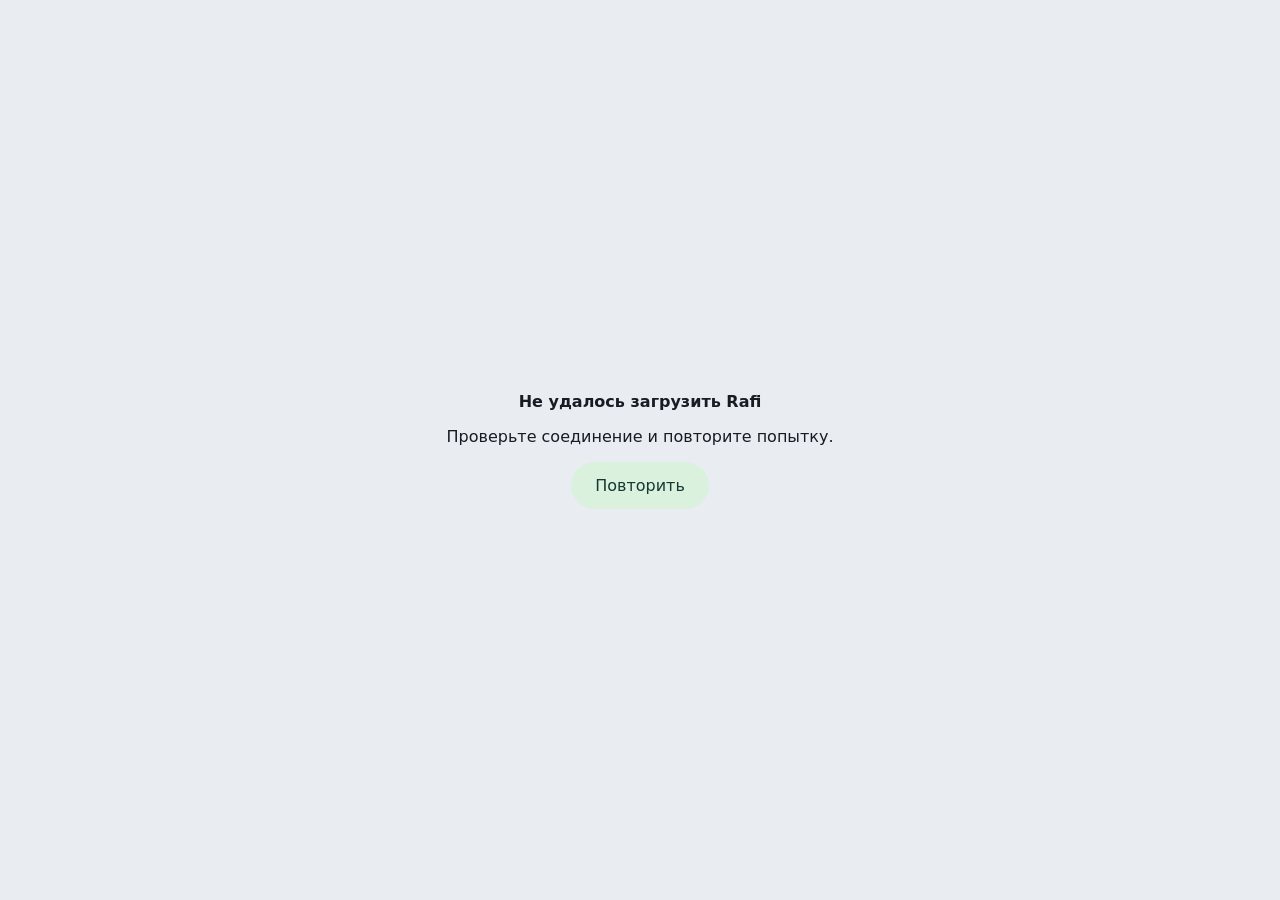
==== commit 33bf3a1a: "Add files via upload" ====
--- a/index.html
+++ b/index.html
@@ -1,5 +1,4 @@
-<!doctype html><html lang="ru"><head>
-<script src="./demo-data.js"></script><meta charset="UTF-8"><meta name="viewport" content="width=device-width,initial-scale=1"><title>Rafi — управление площадками и событиями</title><link rel="icon" type="image/x-icon" href="./rafi-monogram.svg?v=16"><link rel="apple-touch-icon" href="./rafi_app_icon_192.png"><meta name="theme-color" content="#F7F8FA"><link rel="preconnect" href="https://fonts.googleapis.com"><link rel="preconnect" href="https://fonts.gstatic.com" crossorigin><link href="https://fonts.googleapis.com/css2?family=Manrope:wght@400;500;600;700;800&display=swap" rel="stylesheet">
+<!doctype html><html lang="ru"><head><script id="rafi-startup-theme">(()=>{const root=document.documentElement;let theme='light';try{const saved=localStorage.getItem('kidsclub-theme');if(['light','dark','design'].includes(saved))theme=saved;}catch(ignore){}root.dataset.theme=theme;root.classList.add('rf-starting');window.rafiReveal=()=>{document.getElementById('rf-boot-error')?.remove();root.classList.remove('rf-starting');clearTimeout(window.rafiRevealTimeout);};window.rafiBootError=()=>{if(!root.classList.contains('rf-starting'))return;let box=document.getElementById('rf-boot-error');if(!box){box=document.createElement('section');box.id='rf-boot-error';box.innerHTML='<strong>Не удалось загрузить Rafi</strong><p>Проверьте соединение и повторите попытку.</p><button onclick="location.reload()">Повторить</button>';root.append(box);}};window.rafiRevealTimeout=setTimeout(window.rafiBootError,12000);})();</script><style>html.rf-starting{background:#e9edf2}html.rf-starting[data-theme=dark]{background:#121517}html.rf-starting[data-theme=design]{background:#0b2b26}html.rf-starting body{visibility:hidden!important}html.rf-starting::after{content:'Rafi';position:fixed;inset:0;display:grid;place-items:center;font:600 24px system-ui;color:#626b77}html.rf-starting[data-theme=dark]::after{color:#a6adb1}html.rf-starting[data-theme=design]::after{color:#b1cdbd}#rf-boot-error{position:fixed;z-index:99999;inset:0;display:flex;flex-direction:column;align-items:center;justify-content:center;background:inherit;color:inherit;font:16px system-ui;padding:24px;text-align:center}#rf-boot-error button{border:0;border-radius:24px;padding:14px 24px;background:#daf1de;color:#163832;cursor:pointer}html:has(#rf-boot-error)::after{display:none}</style><meta charset="UTF-8"><meta name="viewport" content="width=device-width,initial-scale=1"><title>Rafi — управление площадками и событиями</title><link rel="icon" type="image/svg+xml" href="/rafi-monogram.svg?v=16"><link rel="apple-touch-icon" href="/rafi_app_icon_192.png"><meta name="theme-color" content="#F7F8FA">
 <style>
 :root{font-family:Inter,system-ui,-apple-system,"Segoe UI",Arial,sans-serif;--bg:#f5f7fc;--surface:#fff;--soft:#f0f4fa;--text:#1d2a3b;--muted:#7c899a;--border:#e3e9f2;--accent:#536fdf;--accent2:#e9edff;--danger:#c04d57;--good:#23856b;color:var(--text);background:var(--bg)}[data-theme="dark"]{--bg:#121822;--surface:#1c2533;--soft:#263244;--text:#edf2fa;--muted:#a0aec1;--border:#344255;--accent:#91a6ff;--accent2:#2e3c62;--danger:#fa8e98;--good:#6fd6b4;color-scheme:dark}*{box-sizing:border-box}body{margin:0}button,input,select,textarea{font:inherit}button{cursor:pointer}button:disabled{opacity:.48;cursor:not-allowed}.app{max-width:1260px;margin:auto;padding:25px 24px 55px}.top,.heading,.row,.monthnav,.subhead,.actions,.tabs{display:flex;align-items:center;justify-content:space-between;gap:12px}.top{border-bottom:1px solid var(--border);padding-bottom:19px;flex-wrap:wrap}.brand{font-size:18px;font-weight:800;letter-spacing:-.4px}.muted,.hint{color:var(--muted);font-size:13px}.topright{display:flex;align-items:center;gap:9px;flex-wrap:wrap}.topright select{max-width:160px}.nav{display:flex;gap:5px;flex-wrap:wrap;margin:18px 0}.nav button,.ghost{border:0;background:transparent;color:var(--muted);padding:10px 13px;border-radius:10px}.nav button.active{color:var(--accent);background:var(--accent2);font-weight:700}.heading{margin:19px 0 22px}h1{font-size:27px;letter-spacing:-.6px;margin:0}h2{font-size:18px;margin:0}h3{font-size:15px;margin:0}.primary{background:var(--accent);color:white;border:0;border-radius:10px;padding:11px 16px;font-weight:700}.secondary{background:var(--surface);color:var(--text);border:1px solid var(--border);border-radius:10px;padding:10px 14px}.layout{display:grid;grid-template-columns:minmax(0,1.4fr) minmax(300px,1fr);gap:18px}.panel{background:var(--surface);border:1px solid var(--border);border-radius:17px;padding:23px}.monthnav{margin-bottom:17px}.monthnav button{background:none;border:0;color:var(--muted);font-size:24px;padding:4px 10px}.monthname{font-size:17px;font-weight:750;text-transform:capitalize}.calendar{display:grid;grid-template-columns:repeat(7,minmax(0,1fr));gap:5px}.weekday{text-align:center;color:var(--muted);font-size:12px;padding:12px 0}.date{min-height:73px;background:var(--surface);border:1px solid var(--border);border-radius:9px;display:flex;flex-direction:column;align-items:flex-start;padding:9px;gap:9px;color:var(--text)}.date:hover{background:var(--soft)}.date.selected{border:2px solid var(--accent);background:var(--accent2)}.date.empty{border:0}.number{font-size:13px}.dots{display:flex;gap:4px;flex-wrap:wrap}.dot{width:6px;height:6px;border-radius:50%;background:var(--accent)}.dot.pre{background:#d7a35a}.subhead{margin-bottom:17px}.booking{width:100%;background:var(--soft);border:1px solid var(--border);color:var(--text);border-radius:11px;text-align:left;padding:13px;margin-bottom:9px}.booking:hover{border-color:var(--accent)}.bookingtop{display:flex;justify-content:space-between;align-items:center;gap:8px}.booking p{font-size:13px;margin:6px 0 0;color:var(--muted)}.pill{font-size:11px;color:var(--muted);border:1px solid var(--border);border-radius:20px;padding:4px 8px;white-space:nowrap}.emptymsg{color:var(--muted);font-size:14px;padding:22px 4px}.modalback{position:fixed;inset:0;background:#101722a6;display:flex;justify-content:center;align-items:center;padding:15px;z-index:10}.modal{background:var(--surface);border-radius:17px;width:min(100%,570px);padding:25px;max-height:94vh;overflow:auto;box-shadow:0 24px 80px #0003}.modal.wide{width:min(100%,740px)}.modalhead{display:flex;justify-content:space-between;align-items:center;margin-bottom:19px}.x{border:0;background:transparent;color:var(--muted);font-size:25px}label{display:block;font-size:13px;font-weight:650;margin:13px 0 6px}input,select,textarea{width:100%;border:1px solid var(--border);border-radius:9px;background:var(--surface);padding:10px;color:var(--text)}input:focus,select:focus,textarea:focus{outline:2px solid var(--accent)}.pair,.triple{display:grid;grid-template-columns:repeat(2,minmax(0,1fr));gap:12px}.triple{grid-template-columns:repeat(3,minmax(0,1fr))}.actions{justify-content:flex-end;margin-top:21px;flex-wrap:wrap}.alert{font-size:13px;background:var(--soft);color:var(--danger);border-radius:8px;padding:11px;margin-top:13px}.detailrow{display:flex;justify-content:space-between;gap:15px;padding:11px 0;border-bottom:1px solid var(--border);font-size:14px}.detailrow span:first-child{color:var(--muted)}.notice{font-size:13px;background:var(--accent2);padding:12px;border-radius:10px;margin:13px 0}.footer{font-size:12px;color:var(--muted);margin-top:18px}.hidden{display:none!important}.catalogrow{display:flex;align-items:center;justify-content:space-between;gap:12px;border-bottom:1px solid var(--border);padding:13px 0}.catalogrow:last-child{border:0}.price{font-weight:750;white-space:nowrap}.small{font-size:12px}.stack{display:grid;gap:12px}.sectionhead{display:flex;justify-content:space-between;align-items:center;gap:12px;margin:20px 0 8px}.sectionhead:first-child{margin-top:0}.total{padding:17px;background:var(--accent2);border-radius:12px;display:flex;justify-content:space-between;align-items:center;font-weight:800}.layoutmap{position:relative;aspect-ratio:1.85;min-height:230px;background:var(--soft);border:2px solid var(--border);border-radius:15px;overflow:hidden;background-image:linear-gradient(to right,var(--border) 1px,transparent 1px),linear-gradient(to bottom,var(--border) 1px,transparent 1px);background-size:10% 10%}.zone{position:absolute;background:var(--accent2);border:2px solid var(--accent);border-radius:9px;color:var(--text);font-size:13px;font-weight:650;display:flex;align-items:center;justify-content:center;text-align:center;padding:4px;overflow:hidden}.zone.busy{border-color:#d7a35a;background:color-mix(in srgb,#d7a35a 22%,var(--surface))}.zone:hover{filter:brightness(.96)}.legend{display:flex;gap:15px;flex-wrap:wrap;margin:13px 0;color:var(--muted);font-size:12px}.badge-dot{display:inline-block;width:9px;height:9px;background:var(--accent);border-radius:50%;margin-right:5px}.badge-dot.busy{background:#d7a35a}.searchgrid{display:grid;grid-template-columns:1fr 1fr 180px auto;gap:9px;align-items:end}.subtle{background:var(--soft);padding:12px;border-radius:10px}.tag{font-size:11px;color:var(--accent);background:var(--accent2);padding:4px 9px;border-radius:20px}.devonly{display:none}body.developer .devonly{display:inline-flex}.split{display:grid;grid-template-columns:1fr 1fr;gap:15px}.linkbutton{border:0;background:transparent;color:var(--accent);padding:6px;font-weight:650}.stat{font-size:12px;color:var(--muted)}@media(max-width:820px){.app{padding:17px 13px}.layout,.split{grid-template-columns:1fr}.panel{padding:16px}.date{min-height:51px;padding:6px}.searchgrid{grid-template-columns:1fr 1fr}.heading{margin:16px 0}h1{font-size:23px}.topright{width:100%}.topright select{flex:1}.modal{padding:18px}.layoutmap{min-height:190px}}
 
@@ -548,7 +547,7 @@
 
 /* Rafi wordmark: slate lettering in light mode, original white in dark mode. */
 [data-theme="dark"] .rafi-brand-wordmark,[data-theme="dark"] .rafi-mobile-wordmark{content:url("/rafi_wordmark_clean.png?v=8")!important}
-</style><link rel="stylesheet" href="./rafi-v3.css?v=2.1.0-theme16"><link rel="stylesheet" href="./layout14.css?v=1"><link rel="stylesheet" href="./tools15.css?v=1"><link rel="stylesheet" href="./theme16.css?v=1"></head><body><button class="mobile-toggle" id="mobiletoggle" aria-label="Открыть меню">☰</button><div class="app-shell"><aside class="sidebar" id="sidebar"><div class="sidebar-brand"><a class="brand brand-home" id="homeLogo" href="#calendar" aria-label="На главную"><img class="rafi-brand-wordmark" src="./rafi_wordmark_light.png?v=1" alt="Rafi"></a><div class="sidebar-caption">Управление площадками<br>и событиями</div></div><nav class="nav"><button class="active calendar-nav" data-page="calendar"><span class="navdot"></span>Бронирования</button><button data-page="search" class="admin-only"><span class="navdot"></span>Поиск и клиенты</button><button data-page="map"><span class="navdot"></span>Зоны клуба</button><button data-page="menu"><span class="navdot"></span>Меню</button><button data-page="services"><span class="navdot"></span>Услуги</button><button data-page="clubs" class="developer-only"><span class="navdot"></span>Менеджер клубов</button><button data-page="dashboard" class="developer-only"><span class="navdot"></span>Настройка главного экрана</button></nav><div class="mobile-utilities"><button type="button" id="mobileAccountToggle" class="mobile-account-toggle" aria-expanded="false" aria-controls="mobileAccountActions"><span class="account-avatar" aria-hidden="true">◉</span><span class="account-person"><strong id="mobileAccountName">Пользователь</strong><small id="mobileAccountRole">Аккаунт</small></span><span class="account-chevron" aria-hidden="true"><svg viewBox="0 0 24 24" width="16" height="16" fill="none" stroke="currentColor" stroke-width="2" stroke-linecap="round" stroke-linejoin="round"><path d="m6 9 6 6 6-6"/></svg></span></button><div class="mobile-account-actions" id="mobileAccountActions" hidden><button type="button" id="mobilePassword">Сменить пароль</button><button type="button" id="mobileLogout">Выйти из аккаунта</button></div></div><div class="sidebar-foot">Rafi · Больше возможностей для ваших событий<br><small>Локальная версия · доступ по логину</small></div></aside><main class="workspace"><header class="top"><a href="#calendar" id="mobileBrand" class="mobile-brand" aria-label="Rafi — на главную"><img class="rafi-mobile-wordmark" src="./rafi_wordmark_light.png?v=1" alt="Rafi"></a><form class="global-search admin-only" id="globalSearchForm"><span class="mobile-search-icon" aria-hidden="true"><svg viewBox="0 0 24 24" fill="none" stroke="currentColor" stroke-width="2" stroke-linecap="round"><circle cx="10.8" cy="10.8" r="7.3"/><path d="m16.3 16.3 5 5"/></svg></span><input id="globalSearch" aria-label="Поиск банкетов" placeholder="Поиск по имени или телефону"><button type="button" id="globalSearchClear" class="global-search-clear" aria-label="Очистить поиск" hidden>×</button><button type="submit" class="primary find-button" aria-label="Найти"><span class="desktop-find-label" aria-hidden="true">→</span><span class="mobile-search-arrow" aria-hidden="true"><svg viewBox="0 0 24 24" width="23" height="23" fill="none" stroke="currentColor" stroke-width="2" stroke-linecap="round" stroke-linejoin="round"><path d="M4 12h16m-7-7 7 7-7 7"/></svg></span></button></form><button type="button" id="mobileThemeSwitch" class="mobile-theme-switch" role="switch" aria-checked="false" aria-label="Тёмная тема" title="Переключить светлую и тёмную темы"><svg class="theme-sun" viewBox="0 0 24 24" aria-hidden="true"><circle cx="12" cy="12" r="4"/><path d="M12 2v2m0 16v2M4.93 4.93l1.42 1.42m11.3 11.3 1.42 1.42M2 12h2m16 0h2M4.93 19.07l1.42-1.42m11.3-11.3 1.42-1.42"/></svg><span class="theme-track"><span class="theme-thumb"></span></span><svg class="theme-moon" viewBox="0 0 24 24" aria-hidden="true"><path d="M20.5 14.5A8.7 8.7 0 0 1 9.5 3.5 8.8 8.8 0 1 0 20.5 14.5Z"/></svg></button><div class="mobile-club-picker" id="mobileClubPicker"><button type="button" class="mobile-club-trigger" id="mobileClubTrigger" aria-haspopup="listbox" aria-expanded="false" aria-controls="mobileClubList"><span id="mobileClubName"></span><svg viewBox="0 0 24 24" width="17" height="17" aria-hidden="true"><path d="m5 9 7 7 7-7" fill="none" stroke="currentColor" stroke-width="2" stroke-linecap="round" stroke-linejoin="round"/></svg></button><div class="mobile-club-list" id="mobileClubList" role="listbox" aria-label="Выбрать клуб" hidden></div></div><div id="developerMonthStat" class="developer-month-stat" hidden aria-live="polite"><svg viewBox="0 0 24 24" width="15" height="15" aria-hidden="true" fill="none" stroke="currentColor" stroke-width="1.8" stroke-linecap="round" stroke-linejoin="round"><rect x="3" y="5" width="18" height="16" rx="2"/><path d="M7 3v4m10-4v4M3 10h18"/></svg><span>За месяц</span><strong id="developerMonthCount">0</strong></div><div class="topright"><select id="club" aria-label="Клуб"></select><select id="role" aria-label="Режим"><option value="admin">Администратор</option><option value="developer">Разработчик (демо)</option></select><button class="secondary" id="theme" title="Сменить тему" aria-label="Сменить тему" hidden>☾</button><button class="primary top-add admin-only" id="globalAdd">+ Новый банкет</button></div></header><div id="page"></div><div class="footer">Rafi · Управление площадками и событиями</div></main></div><nav class="mobile-bottom-nav" id="mobileBottomNav" aria-label="Навигация на телефоне"><button type="button" class="admin-tab active" data-mobile-page="calendar"><span class="mobile-icon">▦</span>Календарь</button><button type="button" class="admin-tab" data-mobile-page="search"><span class="mobile-icon">⌕</span>Поиск</button><button type="button" class="admin-tab" data-mobile-page="map"><span class="mobile-icon">▧</span>Зоны</button><button type="button" class="dev-tab" data-mobile-page="calendar"><span class="mobile-icon">▦</span>Календарь</button><button type="button" class="dev-tab" data-mobile-page="clubs"><span class="mobile-icon">▤</span>Клубы</button><button type="button" class="dev-tab" data-mobile-page="map"><span class="mobile-icon">▧</span>Зоны</button><button type="button" id="mobileMore"><span class="mobile-icon">☰</span>Ещё</button></nav><button type="button" id="mobileBackToTop" class="mobile-back-to-top" aria-label="Наверх" title="Вернуться наверх"><svg viewBox="0 0 24 24" aria-hidden="true"><path d="m5 14 7-7 7 7"/></svg></button><div id="overlay" class="modalback hidden"><div class="modal" id="modal"><div class="modalhead"><h2 id="modaltitle"></h2><button class="x" id="close" aria-label="Закрыть">×</button></div><div id="modalcontent"></div></div></div>
+</style><link rel="stylesheet" href="/rafi-v3.css?v=2.1.0-theme16"><link rel="stylesheet" href="/layout14.css?v=1"><link rel="stylesheet" href="/tools15.css?v=1"><link rel="stylesheet" href="/theme16.css?v=23"></head><body><button class="mobile-toggle" id="mobiletoggle" aria-label="Открыть меню">☰</button><div class="app-shell"><aside class="sidebar" id="sidebar"><div class="sidebar-brand"><a class="brand brand-home" id="homeLogo" href="#calendar" aria-label="На главную"><img class="rafi-brand-wordmark" src="/rafi_wordmark_light.png?v=1" alt="Rafi"></a><div class="sidebar-caption">Управление площадками<br>и событиями</div></div><nav class="nav"><button class="active calendar-nav" data-page="calendar"><span class="navdot"></span>Бронирования</button><button data-page="search" class="admin-only"><span class="navdot"></span>Поиск и клиенты</button><button data-page="map"><span class="navdot"></span>Зоны клуба</button><button data-page="menu"><span class="navdot"></span>Меню</button><button data-page="services"><span class="navdot"></span>Услуги</button><button data-page="clubs" class="developer-only"><span class="navdot"></span>Менеджер клубов</button><button data-page="dashboard" class="developer-only"><span class="navdot"></span>Настройка главного экрана</button></nav><div class="mobile-utilities"><button type="button" id="mobileAccountToggle" class="mobile-account-toggle" aria-expanded="false" aria-controls="mobileAccountActions"><span class="account-avatar" aria-hidden="true">◉</span><span class="account-person"><strong id="mobileAccountName">Пользователь</strong><small id="mobileAccountRole">Аккаунт</small></span><span class="account-chevron" aria-hidden="true"><svg viewBox="0 0 24 24" width="16" height="16" fill="none" stroke="currentColor" stroke-width="2" stroke-linecap="round" stroke-linejoin="round"><path d="m6 9 6 6 6-6"/></svg></span></button><div class="mobile-account-actions" id="mobileAccountActions" hidden><button type="button" id="mobilePassword">Сменить пароль</button><button type="button" id="mobileLogout">Выйти из аккаунта</button></div></div><div class="sidebar-foot">Rafi · Больше возможностей для ваших событий<br><small>Локальная версия · доступ по логину</small></div></aside><main class="workspace"><header class="top"><a href="#calendar" id="mobileBrand" class="mobile-brand" aria-label="Rafi — на главную"><img class="rafi-mobile-wordmark" src="/rafi_wordmark_light.png?v=1" alt="Rafi"></a><form class="global-search admin-only" id="globalSearchForm"><span class="mobile-search-icon" aria-hidden="true"><svg viewBox="0 0 24 24" fill="none" stroke="currentColor" stroke-width="2" stroke-linecap="round"><circle cx="10.8" cy="10.8" r="7.3"/><path d="m16.3 16.3 5 5"/></svg></span><input id="globalSearch" aria-label="Поиск банкетов" placeholder="Поиск по имени или телефону"><button type="button" id="globalSearchClear" class="global-search-clear" aria-label="Очистить поиск" hidden>×</button><button type="submit" class="primary find-button" aria-label="Найти"><span class="desktop-find-label" aria-hidden="true">→</span><span class="mobile-search-arrow" aria-hidden="true"><svg viewBox="0 0 24 24" width="23" height="23" fill="none" stroke="currentColor" stroke-width="2" stroke-linecap="round" stroke-linejoin="round"><path d="M4 12h16m-7-7 7 7-7 7"/></svg></span></button></form><button type="button" id="mobileThemeSwitch" class="mobile-theme-switch" role="switch" aria-checked="false" aria-label="Тёмная тема" title="Переключить светлую и тёмную темы"><svg class="theme-sun" viewBox="0 0 24 24" aria-hidden="true"><circle cx="12" cy="12" r="4"/><path d="M12 2v2m0 16v2M4.93 4.93l1.42 1.42m11.3 11.3 1.42 1.42M2 12h2m16 0h2M4.93 19.07l1.42-1.42m11.3-11.3 1.42-1.42"/></svg><span class="theme-track"><span class="theme-thumb"></span></span><svg class="theme-moon" viewBox="0 0 24 24" aria-hidden="true"><path d="M20.5 14.5A8.7 8.7 0 0 1 9.5 3.5 8.8 8.8 0 1 0 20.5 14.5Z"/></svg></button><div class="mobile-club-picker" id="mobileClubPicker"><button type="button" class="mobile-club-trigger" id="mobileClubTrigger" aria-haspopup="listbox" aria-expanded="false" aria-controls="mobileClubList"><span id="mobileClubName"></span><svg viewBox="0 0 24 24" width="17" height="17" aria-hidden="true"><path d="m5 9 7 7 7-7" fill="none" stroke="currentColor" stroke-width="2" stroke-linecap="round" stroke-linejoin="round"/></svg></button><div class="mobile-club-list" id="mobileClubList" role="listbox" aria-label="Выбрать клуб" hidden></div></div><div id="developerMonthStat" class="developer-month-stat" hidden aria-live="polite"><svg viewBox="0 0 24 24" width="15" height="15" aria-hidden="true" fill="none" stroke="currentColor" stroke-width="1.8" stroke-linecap="round" stroke-linejoin="round"><rect x="3" y="5" width="18" height="16" rx="2"/><path d="M7 3v4m10-4v4M3 10h18"/></svg><span>За месяц</span><strong id="developerMonthCount">0</strong></div><div class="topright"><select id="club" aria-label="Клуб"></select><select id="role" aria-label="Режим"><option value="admin">Администратор</option><option value="developer">Разработчик (демо)</option></select><button class="secondary" id="theme" title="Сменить тему" aria-label="Сменить тему" hidden>☾</button><button class="primary top-add admin-only" id="globalAdd">+ Новый банкет</button></div></header><div id="page"></div><div class="footer">Rafi · Управление площадками и событиями</div></main></div><nav class="mobile-bottom-nav" id="mobileBottomNav" aria-label="Навигация на телефоне"><button type="button" class="admin-tab active" data-mobile-page="calendar"><span class="mobile-icon">▦</span>Календарь</button><button type="button" class="admin-tab" data-mobile-page="search"><span class="mobile-icon">⌕</span>Поиск</button><button type="button" class="admin-tab" data-mobile-page="map"><span class="mobile-icon">▧</span>Зоны</button><button type="button" class="dev-tab" data-mobile-page="calendar"><span class="mobile-icon">▦</span>Календарь</button><button type="button" class="dev-tab" data-mobile-page="clubs"><span class="mobile-icon">▤</span>Клубы</button><button type="button" class="dev-tab" data-mobile-page="map"><span class="mobile-icon">▧</span>Зоны</button><button type="button" id="mobileMore"><span class="mobile-icon">☰</span>Ещё</button></nav><button type="button" id="mobileBackToTop" class="mobile-back-to-top" aria-label="Наверх" title="Вернуться наверх"><svg viewBox="0 0 24 24" aria-hidden="true"><path d="m5 14 7-7 7 7"/></svg></button><div id="overlay" class="modalback hidden"><div class="modal" id="modal"><div class="modalhead"><h2 id="modaltitle"></h2><button class="x" id="close" aria-label="Закрыть">×</button></div><div id="modalcontent"></div></div></div>
 <script>
 const $=id=>document.getElementById(id),pad=n=>String(n).padStart(2,'0'),localDate=d=>`${d.getFullYear()}-${pad(d.getMonth()+1)}-${pad(d.getDate())}`,iso=(day,time)=>`${day}T${time}`,niceDate=d=>d.slice(8,10)+'.'+d.slice(5,7)+'.'+d.slice(0,4),fmt=t=>t.slice(11,16),money=n=>Number(n||0).toLocaleString('ru-RU',{maximumFractionDigits:2})+' ₽',esc=s=>String(s??'').replace(/[&<>"']/g,c=>({'&':'&amp;','<':'&lt;','>':'&gt;','"':'&quot;',"'":'&#39;'}[c]));
 
@@ -659,6 +658,7 @@
         cache: 'no-store'
     });
 
+    if(response.status===401||response.redirected&&new URL(response.url,location.href).pathname.startsWith('/login')){location.assign('/login.html?expired');throw new Error('Сессия завершена. Войдите снова.');}
     const text = await response.text();
     let data = null;
 
@@ -779,7 +779,7 @@
 const zoneNames=b=>zoneIds(b).map(id=>halls.find(h=>h.id===id)?.name||'Зона').join(', ');
 const shortDate=d=>d.slice(8,10)+'.'+d.slice(5,7)+'.'+d.slice(0,4);
 const isPast=d=>d<localDate(new Date());
-async function init(){profile=await api('/me');document.body.classList.toggle('developer',dev());$('mobileAccountName').textContent=profile.displayName||profile.username;$('mobileAccountRole').textContent=dev()?'Разработчик':'Администратор';$('role').style.display='none';$('role').insertAdjacentHTML('afterend',`<form id="desktopLogoutForm" action="/logout" method="post" hidden><input type="hidden" name="_csrf" value="${esc(csrf())}"></form>`);let saved=localStorage.getItem('kidsclub-theme');document.documentElement.dataset.theme=saved==='dark'?'dark':'light';$('theme').textContent=saved==='dark'?'☀':'☾';syncMobileThemeSwitch();clubs=await api('/clubs');if(!dev())clubs=clubs.filter(c=>(profile.clubIds||[profile.clubId]).includes(c.id));updateClubSelector(clubs[0]?.id);if(clubId!==null)await reload();else if(dev())navigate('clubs')}
+async function init(){profile=await api('/me');document.body.classList.toggle('developer',dev());$('mobileAccountName').textContent=profile.displayName||profile.username;$('mobileAccountRole').textContent=dev()?'Разработчик':'Администратор';$('role').style.display='none';$('role').insertAdjacentHTML('afterend',`<form id="desktopLogoutForm" action="/logout" method="post" hidden><input type="hidden" name="_csrf" value="${esc(csrf())}"></form>`);let saved=localStorage.getItem('kidsclub-theme');document.documentElement.dataset.theme=['light','dark','design'].includes(saved)?saved:'light';$('theme').textContent=saved==='dark'?'☀':'☾';syncMobileThemeSwitch();clubs=await api('/clubs');if(!dev())clubs=clubs.filter(c=>(profile.clubIds||[profile.clubId]).includes(c.id));updateClubSelector(clubs[0]?.id);if(clubId!==null)await reload();else if(dev())navigate('clubs')}
 async function reload(){
     applyClubTheme();
     zoneAssignments={};
@@ -1082,5 +1082,5 @@
 function adminForm(club,account){modal(account?'Редактировать администратора':'Создать администратора',`<form id="adminform"><label>Имя сотрудника</label><input id="staffname" maxlength="120" value="${esc(account?.displayName||'')}" required><label>Телефон</label><input id="staffphone" value="${esc(account?.phone||'')}"><label>Логин</label><input id="stafflogin" value="${esc(account?.username||'')}" required pattern="[a-zA-Z0-9_.-]{3,40}"><label>${account?'Новый пароль (оставь пустым, если менять не нужно)':'Пароль (от 8 символов)'}</label><input id="staffpass" type="password" minlength="8" ${account?'':'required'}><label>Клуб</label><select id="staffclub">${activeClubs().map(c=>`<option value="${c.id}" ${c.id===(account?.clubId||club)?'selected':''}>${esc(c.name)}</option>`).join('')}</select><label>Доступные филиалы (можно выбрать несколько)</label><div class="branch-access">${activeClubs().map(c=>`<label class="setting-toggle"><span>${esc(c.name)}</span><input type="checkbox" data-branch="${c.id}" ${(account?.clubIds||[club]).includes(c.id)?'checked':''}></label>`).join('')}</div>${account?`<label class="setting-toggle">Учётная запись активна <input id="staffenabled" type="checkbox" ${account.enabled?'checked':''}></label>`:''}<div class="actions"><button type="button" class="secondary" id="staffcancel">Отмена</button><button class="primary">Сохранить</button></div></form>`);$('staffcancel').onclick=close;$('adminform').onsubmit=async e=>{e.preventDefault();let payload={username:$('stafflogin').value,displayName:capitaliseSentences($('staffname').value),phone:$('staffphone').value,clubId:Number($('staffclub').value),clubIds:[...document.querySelectorAll('[data-branch]:checked')].map(el=>Number(el.dataset.branch))};if(!payload.clubIds.includes(payload.clubId))payload.clubIds.push(payload.clubId);if($('staffpass').value)payload.password=$('staffpass').value;if(account)payload.enabled=$('staffenabled').checked;try{await api(account?`/accounts/${account.id}`:'/accounts',{method:account?'PUT':'POST',body:JSON.stringify(payload)});close();renderClubs()}catch(e){notify(e)}}}
 $('club').onchange=async()=>{pageRenderVersion++;clubId=Number($('club').value);filter='all';syncMobileClubPicker();await reload()};$('theme').onclick=()=>{let dark=document.documentElement.dataset.theme!=='dark';document.documentElement.dataset.theme=dark?'dark':'light';localStorage.setItem('kidsclub-theme',dark?'dark':'light');$('theme').textContent=dark?'☀':'☾';syncMobileThemeSwitch();applyClubTheme()};$('close').onclick=tryClose;$('overlay').onclick=e=>{if(e.target===$('overlay'))tryClose()};document.querySelectorAll('[data-page]').forEach(b=>b.onclick=()=>navigate(b.dataset.page));$('homeLogo').onclick=e=>{e.preventDefault();navigate('calendar')};$('globalAdd').onclick=()=>form(null);$('mobiletoggle').onclick=()=>$('sidebar').classList.toggle('open');document.querySelectorAll('[data-mobile-page]').forEach(b=>b.onclick=()=>{if(b.dataset.mobilePage===page){window.scrollTo({top:0,behavior:window.matchMedia('(prefers-reduced-motion: reduce)').matches?'instant':'smooth'});return;}navigate(b.dataset.mobilePage).then(()=>window.scrollTo({top:0,behavior:'instant'}));});const backToTop=$('mobileBackToTop');const updateBackToTop=()=>backToTop.classList.toggle('is-visible',window.innerWidth<=700&&window.scrollY>350);backToTop.onclick=()=>window.scrollTo({top:0,behavior:window.matchMedia('(prefers-reduced-motion: reduce)').matches?'instant':'smooth'});window.addEventListener('scroll',updateBackToTop,{passive:true});window.addEventListener('resize',updateBackToTop,{passive:true});updateBackToTop();$('mobileMore').onclick=()=>$('sidebar').classList.toggle('open');$('mobileBrand').onclick=e=>{e.preventDefault();navigate('calendar')};$('mobilePassword').onclick=()=>{ $('sidebar').classList.remove('open');passwordForm()};$('mobileAccountToggle').onclick=()=>{const box=$('mobileAccountActions');box.hidden=!box.hidden;$('mobileAccountToggle').setAttribute('aria-expanded',String(!box.hidden))};$('mobileThemeSwitch').onclick=()=>$('theme').click();const searchClear=$('globalSearchClear');const searchField=$('globalSearch');searchField.addEventListener('input',()=>{searchClear.hidden=!searchField.value});searchClear.onclick=()=>{searchField.value='';searchField.dispatchEvent(new Event('input',{bubbles:true}));searchField.focus()};$('mobileClubTrigger').onclick=()=>{const list=$('mobileClubList');const open=list.hidden;list.hidden=!open;$('mobileClubTrigger').setAttribute('aria-expanded',String(open))};$('mobileLogout').onclick=()=>$('desktopLogoutForm')?.requestSubmit();
 document.addEventListener('pointerdown',e=>{if(!$('mobileClubPicker').contains(e.target))closeMobileClubPicker()});document.addEventListener('keydown',e=>{if(e.key==='Escape')closeMobileClubPicker()});document.addEventListener('pointerdown',e=>{if(!$('sidebar').classList.contains('open'))return;if($('sidebar').contains(e.target)||$('mobiletoggle').contains(e.target)||$('mobileMore').contains(e.target))return;$('sidebar').classList.remove('open')});
-new MutationObserver(()=>enhanceRafiDates(document)).observe(document.body,{childList:true,subtree:true});enhanceRafiDates(document);document.addEventListener('keydown',e=>{if(e.key==='Escape')$('sidebar').classList.remove('open')});$('globalSearchForm').onsubmit=e=>{e.preventDefault();submitGlobalSearch()};document.querySelectorAll('[data-page]').forEach(b=>b.addEventListener('click',()=>$('sidebar').classList.remove('open')));window.rafiStart=()=>init().catch(notify);
-</script><script src="./rafi-v3.js?v=2.1.0-theme16"></script><script src="./admin-controls5.js?v=4"></script><script src="./ui-polish7.js?v=2"></script><script src="./theme16.js?v=1"></script></body></html>
+new MutationObserver(()=>enhanceRafiDates(document)).observe(document.body,{childList:true,subtree:true});enhanceRafiDates(document);document.addEventListener('keydown',e=>{if(e.key==='Escape')$('sidebar').classList.remove('open')});$('globalSearchForm').onsubmit=e=>{e.preventDefault();submitGlobalSearch()};document.querySelectorAll('[data-page]').forEach(b=>b.addEventListener('click',()=>$('sidebar').classList.remove('open')));window.rafiStart=()=>init().catch(e=>{window.rafiBootError?.();notify(e);throw e;});
+</script><script src="/rafi-v3.js?v=2.1.0-view23"></script><script src="/admin-controls5.js?v=4"></script><script src="/ui-polish7.js?v=2"></script><script src="/theme16.js?v=22"></script></body></html>
--- a/theme16.css
+++ b/theme16.css
@@ -1,54 +1,54 @@
-/* Rafi: porcelain, graphite and emerald. One palette shared by every module. */
-html[data-theme]{--bg:#e9edf2;--surface:#f9fafc;--soft:#e3e8ee;--text:#171b23;--muted:#626b77;--border:#24344812;--accent:#171b23;--accent2:#e0e4e9;--good:#33765c;--sidebar:#f4f6f9;--sidebar-text:#343b46;--pre:#426cbd;--rf-panel:#f9fafcdd;--rf-on:#fff;--rf-glow:#ffffffb3;--rf-shadow:#182a4512;--rf-rail:#191b20;--rf-green:#33765c;--rf-blue:#426cbd;--rf-red:#b85465;--rafi-control-shadow:0 5px 16px var(--rf-shadow)}
-html[data-theme=dark]{color-scheme:dark;--bg:#121517;--surface:#24282b;--soft:#2c3135;--text:#f0f1f1;--muted:#a6adb1;--border:#ffffff10;--accent:#e9edeb;--accent2:#303639;--good:#98c5a5;--sidebar:#191c1f;--sidebar-text:#a5abad;--pre:#97b9ea;--rf-panel:#202427ed;--rf-on:#15191a;--rf-glow:#ffffff09;--rf-shadow:#00000035;--rf-rail:#191c1f;--rf-green:#98c5a5;--rf-blue:#97b9ea;--rf-red:#e3a1a9}
-html[data-theme=design]{color-scheme:dark;--bg:#0b2b26;--surface:#163c33;--soft:#8eb69b21;--text:#eaf5eb;--muted:#b1cdbd;--border:#daf1de13;--accent:#daf1de;--accent2:#235347;--good:#badcbe;--sidebar:#0b2b2670;--sidebar-text:#c0ddcd;--pre:#afd4e8;--rf-panel:#23534788;--rf-on:#0b2b26;--rf-glow:#daf1de21;--rf-shadow:#001b1940;--rf-rail:#051f20;--rf-green:#badcbe;--rf-blue:#afd4e8;--rf-red:#f1b8b0}
-html[data-theme=light]{color-scheme:light}
-html[data-theme] body{background:var(--bg)!important;color:var(--text)!important;font-family:Inter,system-ui,-apple-system,'Segoe UI',sans-serif;font-weight:400}
-html[data-theme=design] body{background:radial-gradient(ellipse at 18% -15%,#8eb69b70,transparent 54%),radial-gradient(ellipse at 100% 60%,#235347bb,transparent 65%),linear-gradient(145deg,#163832,#051f20)!important;background-attachment:fixed!important}
-html[data-theme] body .app-shell,html[data-theme] body .workspace{background:transparent!important}
-html[data-theme] body :is(h1,h2,h3,h4,strong,b){font-weight:500}html[data-theme] body h1{letter-spacing:-.8px}html[data-theme] body :is(button,input,textarea,select){font-family:inherit}html[data-theme] body button{transition:background .18s,color .18s,box-shadow .18s,transform .18s}html[data-theme] body button:active{transform:scale(.98)}
-html[data-theme] body .v3-banquet-card{--rose-surface:var(--surface)!important;--rose-input:var(--soft)!important;--rose-text:var(--text)!important;--rose-muted:var(--muted)!important;--rose-accent:var(--accent)!important;--rose-on:var(--rf-on)!important;--rose-soft:var(--soft)!important;--surface:inherit;--text:inherit;--muted:inherit;--accent:inherit;--soft:inherit;color:var(--text)!important}
-html[data-theme] body :is(.v3-panel,.panel,.v3-action-group,.v3-history-event,.v3-club-card,.ld-canvas-panel,.ld-properties){background:var(--rf-panel)!important;color:var(--text)!important;border:0!important;border-radius:24px!important;box-shadow:0 9px 25px var(--rf-shadow),inset 0 1px var(--rf-glow)!important}
-html[data-theme=design] body :is(.v3-panel,.panel,.v3-action-group,.v3-club-card,.ld-properties){backdrop-filter:blur(12px)}
-html[data-theme] body :is(.primary,.v3-banquet-card .primary,.ld-tools .primary,#rf-sidebar-new){background:var(--accent)!important;color:var(--rf-on)!important;border:0!important;border-radius:999px!important;box-shadow:0 5px 14px var(--rf-shadow)!important}
-html[data-theme] body :is(.secondary,.ghost,.x,.v3-round-plus,.rafi-date-trigger,.v3-time-wheel-trigger,.rafi-select-trigger,.rafi-time-trigger){background:var(--soft)!important;color:var(--text)!important;border:0!important;border-radius:999px!important;box-shadow:inset 0 1px var(--rf-glow),0 4px 12px var(--rf-shadow)!important}
-html[data-theme] body :is(.v3-round-plus,.v3-picker-close,.x){border-radius:50%!important}
-html[data-theme] body :is(.v3-banquet-card input:not([type=checkbox]),.v3-banquet-card textarea,.v3-banquet-card .rafi-date-trigger,.v3-banquet-card .v3-time-wheel-trigger,.v3-banquet-card .rafi-select-trigger,input:not([type=checkbox]):not([type=range]):not([type=file]):not([type=hidden]),textarea,select){background:var(--soft)!important;color:var(--text)!important;border:0!important;border-radius:22px!important;box-shadow:inset 0 1px var(--rf-glow)!important}
-html[data-theme] body input::placeholder,html[data-theme] body textarea::placeholder{color:var(--muted);opacity:.85}
-html[data-theme] body :is(.muted,.v3-subtle,.v3-settings-note,.v3-fields label,.ld-label,.v3-price-row){color:var(--muted)!important}
-html[data-theme] body :is(.v3-line,.v3-booking,.v3-waiting-card,.v3-notice,.v3-waiting,.v3-history-changes,.tools-person,.tools-table-names>span,.v3-seating-summary,.catalogrow,.itemrow){background:var(--soft)!important;color:var(--text)!important;border:0!important;border-radius:17px!important;box-shadow:none!important}
-html[data-theme] body .v3-waiting{padding:0!important}html[data-theme] body .v3-waiting-head{padding:16px 18px!important}html[data-theme] body .v3-waiting-list{padding:0 14px 12px!important}
-html[data-theme] body .v3-booking{position:relative;padding-left:20px!important}html[data-theme] body .v3-booking:before{content:'';position:absolute;left:9px;top:17px;bottom:17px;width:3px;border-radius:3px;background:var(--rf-green)}html[data-theme] body .v3-booking:has(.pending):before{background:var(--rf-blue)}
-html[data-theme] body .v3-columns{gap:18px}html[data-theme] body .v3-banquet-card .v3-panel{padding:24px!important}html[data-theme] body .v3-title h1{font-weight:500!important}
-html[data-theme] body .v3-calendar{gap:5px 2px!important}html[data-theme] body .v3-calendar>button{border:0!important;background:transparent!important;color:var(--text)!important;border-radius:15px!important;box-shadow:none!important;min-height:46px!important;transition:background .18s,transform .18s}html[data-theme] body .v3-calendar>button:hover{background:var(--soft)!important}html[data-theme] body .v3-calendar>button.selected{background:var(--accent)!important;color:var(--rf-on)!important;box-shadow:0 5px 12px var(--rf-shadow)!important}html[data-theme] body .v3-calendar>button.outside{opacity:.35}html[data-theme] body .v3-calendar .weekday{color:var(--muted)!important}
-html[data-theme] body :is(.v3-dots .confirmed,.v3-calendar-legend .confirmed){background:var(--rf-green)!important}html[data-theme] body :is(.v3-dots .pending,.v3-calendar-legend .pending){background:var(--rf-blue)!important}html[data-theme] body :is(.v3-dots .cancelled,.v3-calendar-legend .cancelled){background:var(--rf-red)!important}html[data-theme] body :is(.v3-dots .finished,.v3-calendar-legend .finished){background:var(--muted)!important}
-html[data-theme] body :is(.v3-status-chip,.v3-badge){background:color-mix(in srgb,var(--rf-green) 12%,transparent)!important;color:var(--rf-green)!important;border:0!important;border-radius:999px!important;box-shadow:none!important}html[data-theme] body :is(.v3-status-chip.pending,.v3-badge.pending){background:color-mix(in srgb,var(--rf-blue) 12%,transparent)!important;color:var(--rf-blue)!important}html[data-theme] body .v3-status-chip.cancelled{background:color-mix(in srgb,var(--rf-red) 12%,transparent)!important;color:var(--rf-red)!important}
-html[data-theme] body :is(.rafi-select-options,.rafi-calendar-pop,.v3-catalog-dialog,.v3-wheel-dialog,.tools-calendar-dialog,.modal,.rf-theme-dialog){background:var(--surface)!important;color:var(--text)!important;border:0!important;border-radius:24px!important;box-shadow:0 20px 70px var(--rf-shadow)!important}
-html[data-theme] body dialog[open]{animation:rfDialogEnter .18s ease-out}html[data-theme] body dialog::backdrop{background:#06131266;backdrop-filter:blur(4px)}
-html[data-theme] body :is(.rafi-select-option,.v3-wheel-head button,.v3-wheel-scroll button,.v3-picker-close,.v3-stepper button){color:var(--text)!important}html[data-theme] body .rafi-select-option[aria-selected=true]{background:var(--soft)!important;color:var(--text)!important}html[data-theme] body .v3-picker-item{background:var(--soft)!important;border:0!important;border-radius:16px!important;margin:6px 0!important}html[data-theme] body .v3-picker-category{background:transparent!important;border:0!important}html[data-theme] body .v3-picker-category>summary{background:var(--soft)!important;border:0!important;border-radius:16px!important}html[data-theme] body :is(.v3-picker-head,.v3-picker-foot){background:var(--surface)!important;border:0!important}html[data-theme] body .v3-wheels:after{background:var(--soft)!important;border:0!important;border-radius:18px!important}html[data-theme] body .v3-wheel-scroll button.selected{color:var(--text)!important;background:transparent!important}html[data-theme] body .v3-mobile-time>input{display:none!important}html[data-theme] body .v3-mobile-time{display:block!important}html[data-theme] body .v3-time-wheel-trigger{display:flex!important;align-items:center!important;justify-content:center!important;width:100%!important;min-height:44px!important}html[data-theme] body .rafi-time-field:has(.v3-time-wheel-trigger)>.rafi-time-trigger{display:none!important}
-html[data-theme] body :is(.tools-calendar-grid button.selected,.rafi-calendar-grid button.selected){background:var(--accent)!important;color:var(--rf-on)!important}html[data-theme] body .tools-calendar-grid button{background:var(--soft)!important;color:var(--text)!important;border-radius:12px!important}html[data-theme] body .tools-calendar-grid button.selected{background:var(--accent)!important;color:var(--rf-on)!important}
-html[data-theme] body input[type=checkbox]:not([role=switch]){appearance:none!important;position:relative!important;width:21px!important;min-width:21px!important;height:21px!important;min-height:21px!important;padding:0!important;border:0!important;border-radius:7px!important;background:var(--soft)!important;box-shadow:inset 0 0 0 1px var(--muted)!important;flex:0 0 21px;transform:none!important}
-html[data-theme] body input[type=checkbox]:not([role=switch]):checked{background:var(--accent)!important;box-shadow:none!important}html[data-theme] body input[type=checkbox]:not([role=switch]):after{content:none!important}html[data-theme] body input[type=checkbox]:not([role=switch]):checked:after{content:''!important;position:absolute!important;left:7px!important;top:4px!important;width:6px!important;height:10px!important;border:solid var(--rf-on)!important;border-width:0 1.5px 1.5px 0!important;background:transparent!important;transform:rotate(45deg)!important;border-radius:0!important;box-shadow:none!important}
-html[data-theme] body :is(input[role=switch],#v3-home-settings .setting-toggle input,#presentation-form .setting-toggle input){appearance:none!important;position:relative!important;width:43px!important;min-width:43px!important;max-width:43px!important;height:25px!important;min-height:25px!important;padding:0!important;border:0!important;border-radius:999px!important;background:var(--muted)!important;box-shadow:none!important;flex:0 0 43px;margin:0!important}
-html[data-theme] body :is(input[role=switch],#v3-home-settings .setting-toggle input,#presentation-form .setting-toggle input):checked{background:var(--accent)!important}html[data-theme] body :is(input[role=switch],#v3-home-settings .setting-toggle input,#presentation-form .setting-toggle input):after{content:''!important;position:absolute!important;left:3px!important;top:3px!important;width:19px!important;height:19px!important;border:0!important;border-radius:50%!important;background:var(--surface)!important;box-shadow:0 1px 4px #0002!important;transform:none!important;transition:transform .2s!important}html[data-theme] body :is(input[role=switch],#v3-home-settings .setting-toggle input,#presentation-form .setting-toggle input):checked:after{background:var(--rf-on)!important;transform:translateX(18px)!important}
-html[data-theme] body .v3-service-choice>span{display:none!important}html[data-theme] body .v3-service-choice input{opacity:1!important;position:relative!important}
-html[data-theme] body .rf-logotype{display:inline-flex;align-items:baseline;gap:5px;color:var(--text);font-size:30px;font-weight:500;letter-spacing:-1.5px;line-height:1}html[data-theme] body .rf-logotype>span{font-size:10px;letter-spacing:2px;color:var(--muted);font-weight:400}html[data-theme] body .sidebar-brand .brand{background:transparent!important;box-shadow:none!important;padding:0!important;width:auto!important;height:auto!important}html[data-theme] body .sidebar-brand{padding:8px 7px 27px!important}.rf-theme-name{font-size:11px}
-html[data-theme] body .workspace>.top #mobileThemeSwitch{display:flex!important;align-items:center!important;gap:8px!important;background:var(--rf-panel)!important;color:var(--text)!important;border-radius:999px!important;padding:10px 13px!important;width:auto!important;height:40px!important;position:static!important;transform:none!important;box-shadow:0 4px 12px var(--rf-shadow)!important;margin:0!important;flex:none!important}html[data-theme] body #mobileThemeSwitch svg{display:block!important;width:18px!important;height:18px!important;stroke-width:1.6}html[data-theme] body .workspace>.top{background:transparent!important;border:0!important;align-items:center!important;gap:15px!important}html[data-theme] body .workspace>.top .topright #globalAdd,html[data-theme] body .v3-mobile-add,html[data-theme] body #mobileNewBooking,html[data-theme] body .sc-create{display:none!important}
-html[data-theme] body .sidebar{background:var(--sidebar)!important;color:var(--sidebar-text)!important;border:0!important;box-shadow:none!important;overflow:visible}html[data-theme] body .sidebar .nav{gap:5px!important}html[data-theme] body .sidebar .nav button{background:transparent!important;color:var(--sidebar-text)!important;border:0!important;border-radius:14px!important;box-shadow:none!important;padding:12px 11px!important;font-size:12px!important;min-height:44px;gap:11px!important}html[data-theme] body .sidebar .nav button.active{background:var(--accent2)!important;color:var(--text)!important}html[data-theme] body .sidebar .nav button:hover{background:var(--soft)!important}html[data-theme] body .sidebar .nav .navdot{background:none!important;color:inherit!important;border-radius:0!important;width:20px!important;height:20px!important}html[data-theme] body .sidebar .nav .navdot svg{width:19px!important;height:19px!important;stroke-width:1.6!important}html[data-theme] body #rf-sidebar-new{justify-content:center;margin-bottom:12px;color:var(--rf-on)!important;background:var(--accent)!important}html[data-theme] body .sidebar .sidebar-foot{font-size:10px!important;color:var(--muted)!important}html[data-theme] body .sidebar .mobile-account-toggle{background:var(--soft)!important;color:var(--text)!important;border-radius:17px!important;box-shadow:none!important}html[data-theme] body .sidebar .account-avatar{background:var(--accent)!important;color:var(--rf-on)!important;border-radius:12px!important}html[data-theme] body .sidebar .mobile-account-actions:not([hidden]){background:var(--surface)!important;color:var(--text)!important}html[data-theme] body .sidebar .mobile-account-actions button{color:var(--text)!important}
-html[data-theme] body #rf-sidebar-collapse{position:absolute;right:-13px;top:45px;width:28px;height:28px;border:0;border-radius:50%;background:var(--surface);color:var(--muted);box-shadow:0 5px 14px var(--rf-shadow);display:grid;place-items:center;padding:0;z-index:20}html[data-theme] body #rf-sidebar-collapse svg{width:14px;height:14px;transform:rotate(180deg)}html[data-theme] body.rf-sidebar-collapsed #rf-sidebar-collapse svg{transform:none}
-html[data-theme] body :is(.v3-manager-tabs button.active,.sc-view-switch button.active){background:var(--accent)!important;color:var(--rf-on)!important}html[data-theme] body :is(.v3-manager-tabs button,.sc-view-switch){background:var(--soft)!important;border:0!important;box-shadow:none!important}html[data-theme] body .tools-avatar{background:var(--accent)!important;color:var(--rf-on)!important}html[data-theme] body .v3-danger-action{color:var(--rf-red)!important}html[data-theme] body .sc-table.sc-chosen{background:color-mix(in srgb,var(--accent) 15%,var(--surface))!important;--sc-top:var(--accent);--sc-chair:var(--muted)}html[data-theme] body .sc-chosen .sc-table-capacity{color:var(--text)!important}html[data-theme] body .ld-node.is-selected{outline-color:var(--accent)!important}html[data-theme] body .ld-rotate-handle{background:var(--accent)!important;color:var(--rf-on)!important}html[data-theme] body .v3-plan .v3-table.chosen .wood{background:var(--accent)!important;color:var(--rf-on)!important;box-shadow:0 .3cqw 0 var(--muted),0 .7cqw 1cqw var(--rf-shadow)!important}html[data-theme] body .v3-plan .v3-table.chosen .wood span{background:transparent!important;color:var(--rf-on)!important;text-shadow:none!important}
-.rf-theme-dialog{width:min(440px,calc(100vw - 28px));padding:23px}.rf-theme-heading{display:flex;align-items:center;justify-content:space-between;margin-bottom:20px;gap:12px}.rf-theme-heading h2{margin:0;font-size:20px;font-weight:500}.rf-theme-heading button{width:34px;height:34px;padding:0}.rf-theme-options{display:grid;grid-template-columns:repeat(3,minmax(0,1fr));gap:10px}.rf-theme-options button{padding:8px;border:0;border-radius:18px;background:var(--soft);color:var(--text);display:grid;gap:6px;text-align:left}.rf-theme-options strong{font-size:12px;font-weight:500}.rf-theme-options small{font-size:10px;color:var(--muted)}.rf-theme-options [aria-pressed=true]{box-shadow:inset 0 0 0 2px var(--accent)}.rf-theme-swatch{display:flex;gap:5px;height:74px;align-items:center;padding:10px;border-radius:12px}.rf-theme-swatch i:first-child{width:15px;height:100%;border-radius:5px;background:#191b20}.rf-theme-swatch i:last-child{flex:1;height:75%;border-radius:8px;background:#ffffff44}.rf-swatch-light{background:#e9edf2}.rf-swatch-dark{background:#121517}.rf-swatch-dark i:last-child{background:#303639}.rf-swatch-design{background:linear-gradient(140deg,#8eb69b,#163832,#051f20)}.rf-swatch-design i:first-child{background:#daf1de55}
-@property --rf-dock-x{syntax:'<percentage>';inherits:true;initial-value:10%}
-@keyframes rfDialogEnter{from{opacity:0;transform:translateY(8px) scale(.98)}to{opacity:1;transform:none}}
-@media(min-width:701px){html[data-theme] body #mobileBottomNav{display:none!important}html[data-theme] body .sidebar{width:228px!important;padding:30px 16px 18px 22px!important;height:100dvh!important;position:sticky;top:0;flex:0 0 228px!important;transition:width .25s,flex-basis .25s,padding .25s}html[data-theme=light] body:not(.rf-sidebar-collapsed) .sidebar{padding-left:80px!important;background:linear-gradient(90deg,var(--rf-rail) 64px,var(--sidebar) 64px)!important;width:252px!important;flex-basis:252px!important}html[data-theme=light] body:not(.rf-sidebar-collapsed) .sidebar .nav .navdot{position:absolute;left:22px;color:#dce0e7!important}html[data-theme=light] body:not(.rf-sidebar-collapsed) .sidebar .nav button.active:before{content:'';position:absolute;left:12px;width:40px;height:40px;background:#ffffff19;border-radius:13px}html[data-theme=light] body:not(.rf-sidebar-collapsed) #rf-sidebar-new .navdot{position:static;color:var(--rf-on)!important}html[data-theme=light] body:not(.rf-sidebar-collapsed) .sidebar-brand:before{content:'R';position:absolute;left:19px;top:38px;font-size:26px;color:#fff;font-weight:500}html[data-theme=design] body .sidebar .nav button.active{background:var(--accent)!important;color:var(--rf-on)!important;border-radius:16px 0 0 16px!important;margin-right:-16px;width:calc(100% + 16px)}html[data-theme] body.rf-sidebar-collapsed .sidebar{width:76px!important;flex-basis:76px!important;padding:30px 12px 18px!important;background:var(--sidebar)!important}html[data-theme] body.rf-sidebar-collapsed .sidebar .nav button{font-size:0!important;justify-content:center!important;padding:12px!important;gap:0!important}html[data-theme] body.rf-sidebar-collapsed .sidebar .nav button>span:not(.navdot){display:none!important}html[data-theme] body.rf-sidebar-collapsed .sidebar :is(.sidebar-foot,.account-person,.account-chevron,.rf-logotype>span){display:none!important}html[data-theme] body.rf-sidebar-collapsed .sidebar .rf-logotype{font-size:22px!important}html[data-theme] body.rf-sidebar-collapsed .sidebar .mobile-account-toggle{justify-content:center;padding:6px!important}html[data-theme] body.rf-sidebar-collapsed .sidebar-brand{padding:8px 0 27px!important}html[data-theme] body .workspace{padding:30px 28px 45px!important}html[data-theme] body .mobile-brand{display:none!important}html[data-theme] body .workspace>.top #mobileThemeSwitch{order:10!important;margin-left:auto!important}html[data-theme] body .sidebar .nav{overflow-y:auto;min-height:0;scrollbar-width:thin;overflow-x:hidden}html[data-theme] body .sidebar .mobile-utilities{margin-top:auto!important;padding-top:14px!important}html[data-theme] body .sidebar-foot{display:none!important}}
-@media(max-width:700px){html[data-theme] body{padding-bottom:130px!important}html[data-theme] body .workspace{padding:22px 16px 25px!important}html[data-theme] body .workspace>.top{display:flex!important;justify-content:space-between!important;padding:0 0 22px!important;min-height:60px!important;gap:8px!important}html[data-theme] body .mobile-brand{display:flex!important;align-items:center;order:0!important;width:auto!important;min-width:0!important}html[data-theme] body .mobile-brand .rf-logotype{font-size:26px!important}html[data-theme] body .mobile-brand .rf-logotype>span{display:none!important}html[data-theme] body #mobileClubPicker{position:static!important;transform:none!important;order:1!important;min-width:0!important;max-width:55%!important;width:auto!important;margin:0!important}html[data-theme] body #mobileClubTrigger{background:transparent!important;color:var(--text)!important;box-shadow:none!important;padding:8px 3px!important;font-weight:500!important;max-width:100%!important}html[data-theme] body .workspace>.top #mobileThemeSwitch{order:2!important;padding:10px!important;width:38px!important;height:38px!important;min-width:38px!important;justify-content:center!important}html[data-theme] body .rf-theme-name{display:none!important}html[data-theme] body .sidebar{background:var(--surface)!important;color:var(--text)!important}html[data-theme] body #rf-sidebar-collapse,html[data-theme] body #rf-sidebar-new{display:none!important}html[data-theme] body .sidebar .nav{overflow-y:auto;min-height:0}html[data-theme] body .sidebar .mobile-utilities{margin-top:auto!important}html[data-theme] body .sidebar .sidebar-foot{display:none!important}
-html[data-theme] body #mobileBottomNav{--rf-dock-count:5;--rf-dock-x:10%;position:fixed!important;left:50%!important;right:auto!important;bottom:calc(15px + env(safe-area-inset-bottom,0px))!important;transform:translateX(-50%)!important;width:calc(100% - 30px)!important;max-width:420px!important;height:67px!important;padding:0!important;margin:0!important;display:grid!important;grid-template-columns:repeat(var(--rf-dock-count),minmax(0,1fr))!important;gap:0!important;background:transparent!important;border:0!important;box-shadow:none!important;border-radius:0!important;overflow:visible!important;z-index:35!important;filter:drop-shadow(0 12px 18px var(--rf-shadow))}
-html[data-theme] body #mobileBottomNav .rf-dock-bg{position:absolute;inset:0;border-radius:26px;background:var(--surface);mask:radial-gradient(circle 33px at var(--rf-dock-x) 0px,transparent 32px,#000 33px);transition:--rf-dock-x .48s cubic-bezier(.2,.8,.2,1);pointer-events:none}html[data-theme] body #mobileBottomNav .rf-dock-orb{position:absolute;left:var(--rf-dock-x);top:-25px;width:49px;height:49px;border-radius:50%;transform:translateX(-50%);background:var(--accent);box-shadow:inset 0 1px var(--rf-glow),0 4px 8px var(--rf-shadow);transition:left .48s cubic-bezier(.22,1,.36,1);pointer-events:none}html[data-theme] body #mobileBottomNav .rf-dock-item{position:relative;z-index:1;margin:0!important;padding:12px 0 7px!important;border:0!important;border-radius:0!important;min-width:0!important;height:67px!important;display:flex!important;flex-direction:column!important;justify-content:space-between!important;align-items:center!important;gap:0!important;background:transparent!important;color:var(--muted)!important;box-shadow:none!important;transform:none!important;grid-column:auto!important}html[data-theme] body #mobileBottomNav .mobile-icon{display:grid!important;place-items:center!important;margin:0!important;width:24px!important;height:24px!important;transition:transform .42s cubic-bezier(.22,1,.36,1),color .2s}html[data-theme] body #mobileBottomNav svg{width:21px!important;height:21px!important;stroke-width:1.6!important}html[data-theme] body #mobileBottomNav .active .mobile-icon{transform:translateY(-24px)!important;color:var(--rf-on)!important}html[data-theme] body #mobileBottomNav .rf-dock-label{font-size:10px!important;line-height:1.2!important;white-space:nowrap!important}html[data-theme] body #mobileBottomNav .active .rf-dock-label{color:var(--text)!important}html[data-theme] body #mobileBottomNav [data-rf-dock=new] svg{width:25px!important;height:25px!important}html[data-theme] body #mobileBackToTop{bottom:calc(106px + env(safe-area-inset-bottom,0px))!important;background:var(--surface)!important;color:var(--text)!important}html[data-theme] body .modalback{z-index:80!important}html[data-theme] body .v3-banquet-card .v3-panel{padding:20px!important}}
-@media(prefers-reduced-motion:reduce){html[data-theme] body *,html[data-theme] body *:before,html[data-theme] body *:after{animation:none!important;transition:none!important}}
-@media(max-width:700px){html[data-theme] body .workspace>header.top{display:flex!important;flex-direction:row!important;flex-wrap:nowrap!important;align-items:center!important;justify-content:space-between!important;grid-template-columns:none!important;height:auto!important;min-height:44px!important;position:relative!important}html[data-theme] body .workspace>.top #mobileBrand{position:static!important;transform:none!important;top:auto!important;left:auto!important;right:auto!important;display:flex!important;order:0!important;width:auto!important;flex:none!important;margin:0!important;padding:0!important}html[data-theme] body .workspace>.top #mobileClubPicker{position:static!important;transform:none!important;order:1!important;margin:0!important;flex:0 1 auto!important;width:auto!important;max-width:55%!important}html[data-theme] body .workspace>.top #mobileThemeSwitch{position:static!important;transform:none!important;order:2!important;flex:0 0 38px!important;margin:0!important}html[data-theme] body .workspace>.top #globalSearchForm,html[data-theme] body .workspace>.top .topright,html[data-theme] body .workspace>.top #developerMonthStat{display:none!important}}
+/* Rafi: porcelain, graphite and emerald. One palette shared by every module. */
+html[data-theme]{--bg:#e9edf2;--surface:#f9fafc;--soft:#e3e8ee;--text:#171b23;--muted:#626b77;--border:#24344812;--accent:#171b23;--accent2:#e0e4e9;--good:#33765c;--sidebar:#f4f6f9;--sidebar-text:#343b46;--pre:#426cbd;--rf-panel:#f9fafcdd;--rf-on:#fff;--rf-glow:#ffffffb3;--rf-shadow:#182a4512;--rf-rail:#191b20;--rf-green:#33765c;--rf-blue:#426cbd;--rf-red:#b85465;--rafi-control-shadow:0 5px 16px var(--rf-shadow)}
+html[data-theme=dark]{color-scheme:dark;--bg:#121517;--surface:#24282b;--soft:#2c3135;--text:#f0f1f1;--muted:#a6adb1;--border:#ffffff10;--accent:#e9edeb;--accent2:#303639;--good:#98c5a5;--sidebar:#191c1f;--sidebar-text:#a5abad;--pre:#97b9ea;--rf-panel:#202427ed;--rf-on:#15191a;--rf-glow:#ffffff09;--rf-shadow:#00000035;--rf-rail:#191c1f;--rf-green:#98c5a5;--rf-blue:#97b9ea;--rf-red:#e3a1a9}
+html[data-theme=design]{color-scheme:dark;--bg:#0b2b26;--surface:#163c33;--soft:#8eb69b21;--text:#eaf5eb;--muted:#b1cdbd;--border:#daf1de13;--accent:#daf1de;--accent2:#235347;--good:#badcbe;--sidebar:#0b2b2670;--sidebar-text:#c0ddcd;--pre:#afd4e8;--rf-panel:#23534788;--rf-on:#0b2b26;--rf-glow:#daf1de21;--rf-shadow:#001b1940;--rf-rail:#051f20;--rf-green:#badcbe;--rf-blue:#afd4e8;--rf-red:#f1b8b0}
+html[data-theme=light]{color-scheme:light}
+html[data-theme] body{background:var(--bg)!important;color:var(--text)!important;font-family:Inter,system-ui,-apple-system,'Segoe UI',sans-serif;font-weight:400}
+html[data-theme=design] body{background:radial-gradient(ellipse at 18% -15%,#8eb69b70,transparent 54%),radial-gradient(ellipse at 100% 60%,#235347bb,transparent 65%),linear-gradient(145deg,#163832,#051f20)!important;background-attachment:fixed!important}
+html[data-theme] body .app-shell,html[data-theme] body .workspace{background:transparent!important}
+html[data-theme] body :is(h1,h2,h3,h4,strong,b){font-weight:500}html[data-theme] body h1{letter-spacing:-.8px}html[data-theme] body :is(button,input,textarea,select){font-family:inherit}html[data-theme] body button{transition:background .18s,color .18s,box-shadow .18s,transform .18s}html[data-theme] body button:active{transform:scale(.98)}
+html[data-theme] body .v3-banquet-card{--rose-surface:var(--surface)!important;--rose-input:var(--soft)!important;--rose-text:var(--text)!important;--rose-muted:var(--muted)!important;--rose-accent:var(--accent)!important;--rose-on:var(--rf-on)!important;--rose-soft:var(--soft)!important;--surface:inherit;--text:inherit;--muted:inherit;--accent:inherit;--soft:inherit;color:var(--text)!important}
+html[data-theme] body :is(.v3-panel,.panel,.v3-action-group,.v3-history-event,.v3-club-card,.ld-canvas-panel,.ld-properties){background:var(--rf-panel)!important;color:var(--text)!important;border:0!important;border-radius:24px!important;box-shadow:0 9px 25px var(--rf-shadow),inset 0 1px var(--rf-glow)!important}
+html[data-theme=design] body :is(.v3-panel,.panel,.v3-action-group,.v3-club-card,.ld-properties){backdrop-filter:blur(12px)}
+html[data-theme] body :is(.primary,.v3-banquet-card .primary,.ld-tools .primary,#rf-sidebar-new){background:var(--accent)!important;color:var(--rf-on)!important;border:0!important;border-radius:999px!important;box-shadow:0 5px 14px var(--rf-shadow)!important}
+html[data-theme] body :is(.secondary,.ghost,.x,.v3-round-plus,.rafi-date-trigger,.v3-time-wheel-trigger,.rafi-select-trigger,.rafi-time-trigger){background:var(--soft)!important;color:var(--text)!important;border:0!important;border-radius:999px!important;box-shadow:inset 0 1px var(--rf-glow),0 4px 12px var(--rf-shadow)!important}
+html[data-theme] body :is(.v3-round-plus,.v3-picker-close,.x){border-radius:50%!important}
+html[data-theme] body :is(.v3-banquet-card input:not([type=checkbox]),.v3-banquet-card textarea,.v3-banquet-card .rafi-date-trigger,.v3-banquet-card .v3-time-wheel-trigger,.v3-banquet-card .rafi-select-trigger,input:not([type=checkbox]):not([type=range]):not([type=file]):not([type=hidden]),textarea,select){background:var(--soft)!important;color:var(--text)!important;border:0!important;border-radius:22px!important;box-shadow:inset 0 1px var(--rf-glow)!important}
+html[data-theme] body input::placeholder,html[data-theme] body textarea::placeholder{color:var(--muted);opacity:.85}
+html[data-theme] body :is(.muted,.v3-subtle,.v3-settings-note,.v3-fields label,.ld-label,.v3-price-row){color:var(--muted)!important}
+html[data-theme] body :is(.v3-line,.v3-booking,.v3-waiting-card,.v3-notice,.v3-waiting,.v3-history-changes,.tools-person,.tools-table-names>span,.v3-seating-summary,.catalogrow,.itemrow){background:var(--soft)!important;color:var(--text)!important;border:0!important;border-radius:17px!important;box-shadow:none!important}
+html[data-theme] body .v3-waiting{padding:0!important}html[data-theme] body .v3-waiting-head{padding:16px 18px!important}html[data-theme] body .v3-waiting-list{padding:0 14px 12px!important}
+html[data-theme] body .v3-booking{position:relative;padding-left:20px!important}html[data-theme] body .v3-booking:before{content:'';position:absolute;left:9px;top:17px;bottom:17px;width:3px;border-radius:3px;background:var(--rf-green)}html[data-theme] body .v3-booking:has(.pending):before{background:var(--rf-blue)}
+html[data-theme] body .v3-columns{gap:18px}html[data-theme] body .v3-banquet-card .v3-panel{padding:24px!important}html[data-theme] body .v3-title h1{font-weight:500!important}
+html[data-theme] body .v3-calendar{gap:5px 2px!important}html[data-theme] body .v3-calendar>button{border:0!important;background:transparent!important;color:var(--text)!important;border-radius:15px!important;box-shadow:none!important;min-height:46px!important;transition:background .18s,transform .18s}html[data-theme] body .v3-calendar>button:hover{background:var(--soft)!important}html[data-theme] body .v3-calendar>button.selected{background:var(--accent)!important;color:var(--rf-on)!important;box-shadow:0 5px 12px var(--rf-shadow)!important}html[data-theme] body .v3-calendar>button.outside{opacity:.35}html[data-theme] body .v3-calendar .weekday{color:var(--muted)!important}
+html[data-theme] body :is(.v3-dots .confirmed,.v3-calendar-legend .confirmed){background:var(--rf-green)!important}html[data-theme] body :is(.v3-dots .pending,.v3-calendar-legend .pending){background:var(--rf-blue)!important}html[data-theme] body :is(.v3-dots .cancelled,.v3-calendar-legend .cancelled){background:var(--rf-red)!important}html[data-theme] body :is(.v3-dots .finished,.v3-calendar-legend .finished){background:var(--muted)!important}
+html[data-theme] body :is(.v3-status-chip,.v3-badge){background:color-mix(in srgb,var(--rf-green) 12%,transparent)!important;color:var(--rf-green)!important;border:0!important;border-radius:999px!important;box-shadow:none!important}html[data-theme] body :is(.v3-status-chip.pending,.v3-badge.pending){background:color-mix(in srgb,var(--rf-blue) 12%,transparent)!important;color:var(--rf-blue)!important}html[data-theme] body .v3-status-chip.cancelled{background:color-mix(in srgb,var(--rf-red) 12%,transparent)!important;color:var(--rf-red)!important}
+html[data-theme] body :is(.rafi-select-options,.rafi-calendar-pop,.v3-catalog-dialog,.v3-wheel-dialog,.tools-calendar-dialog,.modal,.rf-theme-dialog){background:var(--surface)!important;color:var(--text)!important;border:0!important;border-radius:24px!important;box-shadow:0 20px 70px var(--rf-shadow)!important}
+html[data-theme] body dialog[open]{animation:rfDialogEnter .18s ease-out}html[data-theme] body dialog::backdrop{background:#06131266;backdrop-filter:blur(4px)}
+html[data-theme] body :is(.rafi-select-option,.v3-wheel-head button,.v3-wheel-scroll button,.v3-picker-close,.v3-stepper button){color:var(--text)!important}html[data-theme] body .rafi-select-option[aria-selected=true]{background:var(--soft)!important;color:var(--text)!important}html[data-theme] body .v3-picker-item{background:var(--soft)!important;border:0!important;border-radius:16px!important;margin:6px 0!important}html[data-theme] body .v3-picker-category{background:transparent!important;border:0!important}html[data-theme] body .v3-picker-category>summary{background:var(--soft)!important;border:0!important;border-radius:16px!important}html[data-theme] body :is(.v3-picker-head,.v3-picker-foot){background:var(--surface)!important;border:0!important}html[data-theme] body .v3-wheels:after{background:var(--soft)!important;border:0!important;border-radius:18px!important}html[data-theme] body .v3-wheel-scroll button.selected{color:var(--text)!important;background:transparent!important}html[data-theme] body .v3-mobile-time>input{display:none!important}html[data-theme] body .v3-mobile-time{display:block!important}html[data-theme] body .v3-time-wheel-trigger{display:flex!important;align-items:center!important;justify-content:center!important;width:100%!important;min-height:44px!important}html[data-theme] body .rafi-time-field:has(.v3-time-wheel-trigger)>.rafi-time-trigger{display:none!important}
+html[data-theme] body :is(.tools-calendar-grid button.selected,.rafi-calendar-grid button.selected){background:var(--accent)!important;color:var(--rf-on)!important}html[data-theme] body .tools-calendar-grid button{background:var(--soft)!important;color:var(--text)!important;border-radius:12px!important}html[data-theme] body .tools-calendar-grid button.selected{background:var(--accent)!important;color:var(--rf-on)!important}
+html[data-theme] body input[type=checkbox]:not([role=switch]){appearance:none!important;position:relative!important;width:21px!important;min-width:21px!important;height:21px!important;min-height:21px!important;padding:0!important;border:0!important;border-radius:7px!important;background:var(--soft)!important;box-shadow:inset 0 0 0 1px var(--muted)!important;flex:0 0 21px;transform:none!important}
+html[data-theme] body input[type=checkbox]:not([role=switch]):checked{background:var(--accent)!important;box-shadow:none!important}html[data-theme] body input[type=checkbox]:not([role=switch]):after{content:none!important}html[data-theme] body input[type=checkbox]:not([role=switch]):checked:after{content:''!important;position:absolute!important;left:7px!important;top:4px!important;width:6px!important;height:10px!important;border:solid var(--rf-on)!important;border-width:0 1.5px 1.5px 0!important;background:transparent!important;transform:rotate(45deg)!important;border-radius:0!important;box-shadow:none!important}
+html[data-theme] body :is(input[role=switch],#v3-home-settings .setting-toggle input,#presentation-form .setting-toggle input){appearance:none!important;position:relative!important;width:43px!important;min-width:43px!important;max-width:43px!important;height:25px!important;min-height:25px!important;padding:0!important;border:0!important;border-radius:999px!important;background:var(--muted)!important;box-shadow:none!important;flex:0 0 43px;margin:0!important}
+html[data-theme] body :is(input[role=switch],#v3-home-settings .setting-toggle input,#presentation-form .setting-toggle input):checked{background:var(--accent)!important}html[data-theme] body :is(input[role=switch],#v3-home-settings .setting-toggle input,#presentation-form .setting-toggle input):after{content:''!important;position:absolute!important;left:3px!important;top:3px!important;width:19px!important;height:19px!important;border:0!important;border-radius:50%!important;background:var(--surface)!important;box-shadow:0 1px 4px #0002!important;transform:none!important;transition:transform .2s!important}html[data-theme] body :is(input[role=switch],#v3-home-settings .setting-toggle input,#presentation-form .setting-toggle input):checked:after{background:var(--rf-on)!important;transform:translateX(18px)!important}
+html[data-theme] body .v3-service-choice>span{display:none!important}html[data-theme] body .v3-service-choice input{opacity:1!important;position:relative!important}
+html[data-theme] body .rf-logotype{display:inline-flex;align-items:baseline;gap:5px;color:var(--text);font-size:30px;font-weight:500;letter-spacing:-1.5px;line-height:1}html[data-theme] body .rf-logotype>span{font-size:10px;letter-spacing:2px;color:var(--muted);font-weight:400}html[data-theme] body .sidebar-brand .brand{background:transparent!important;box-shadow:none!important;padding:0!important;width:auto!important;height:auto!important}html[data-theme] body .sidebar-brand{padding:8px 7px 27px!important}.rf-theme-name{font-size:11px}
+html[data-theme] body .workspace>.top #mobileThemeSwitch{display:flex!important;align-items:center!important;gap:8px!important;background:var(--rf-panel)!important;color:var(--text)!important;border-radius:999px!important;padding:10px 13px!important;width:auto!important;height:40px!important;position:static!important;transform:none!important;box-shadow:0 4px 12px var(--rf-shadow)!important;margin:0!important;flex:none!important}html[data-theme] body #mobileThemeSwitch svg{display:block!important;width:18px!important;height:18px!important;stroke-width:1.6}html[data-theme] body .workspace>.top{background:transparent!important;border:0!important;align-items:center!important;gap:15px!important}html[data-theme] body .workspace>.top .topright #globalAdd,html[data-theme] body .v3-mobile-add,html[data-theme] body #mobileNewBooking,html[data-theme] body .sc-create{display:none!important}
+html[data-theme] body .sidebar{background:var(--sidebar)!important;color:var(--sidebar-text)!important;border:0!important;box-shadow:none!important;overflow:visible}html[data-theme] body .sidebar .nav{gap:5px!important}html[data-theme] body .sidebar .nav button{background:transparent!important;color:var(--sidebar-text)!important;border:0!important;border-radius:14px!important;box-shadow:none!important;padding:12px 11px!important;font-size:12px!important;min-height:44px;gap:11px!important}html[data-theme] body .sidebar .nav button.active{background:var(--accent2)!important;color:var(--text)!important}html[data-theme] body .sidebar .nav button:hover{background:var(--soft)!important}html[data-theme] body .sidebar .nav .navdot{background:none!important;color:inherit!important;border-radius:0!important;width:20px!important;height:20px!important}html[data-theme] body .sidebar .nav .navdot svg{width:19px!important;height:19px!important;stroke-width:1.6!important}html[data-theme] body #rf-sidebar-new{justify-content:center;margin-bottom:12px;color:var(--rf-on)!important;background:var(--accent)!important}html[data-theme] body .sidebar .sidebar-foot{font-size:10px!important;color:var(--muted)!important}html[data-theme] body .sidebar .mobile-account-toggle{background:var(--soft)!important;color:var(--text)!important;border-radius:17px!important;box-shadow:none!important}html[data-theme] body .sidebar .account-avatar{background:var(--accent)!important;color:var(--rf-on)!important;border-radius:12px!important}html[data-theme] body .sidebar .mobile-account-actions:not([hidden]){background:var(--surface)!important;color:var(--text)!important}html[data-theme] body .sidebar .mobile-account-actions button{color:var(--text)!important}
+html[data-theme] body #rf-sidebar-collapse{position:absolute;right:-13px;top:45px;width:28px;height:28px;border:0;border-radius:50%;background:var(--surface);color:var(--muted);box-shadow:0 5px 14px var(--rf-shadow);display:grid;place-items:center;padding:0;z-index:20}html[data-theme] body #rf-sidebar-collapse svg{width:14px;height:14px;transform:rotate(180deg)}html[data-theme] body.rf-sidebar-collapsed #rf-sidebar-collapse svg{transform:none}
+html[data-theme] body :is(.v3-manager-tabs button.active,.sc-view-switch button.active){background:var(--accent)!important;color:var(--rf-on)!important}html[data-theme] body :is(.v3-manager-tabs button,.sc-view-switch){background:var(--soft)!important;border:0!important;box-shadow:none!important}html[data-theme] body .tools-avatar{background:var(--accent)!important;color:var(--rf-on)!important}html[data-theme] body .v3-danger-action{color:var(--rf-red)!important}html[data-theme] body .sc-table.sc-chosen{background:color-mix(in srgb,var(--accent) 15%,var(--surface))!important;--sc-top:var(--accent);--sc-chair:var(--muted)}html[data-theme] body .sc-chosen .sc-table-capacity{color:var(--text)!important}html[data-theme] body .ld-node.is-selected{outline-color:var(--accent)!important}html[data-theme] body .ld-rotate-handle{background:var(--accent)!important;color:var(--rf-on)!important}html[data-theme] body .v3-plan .v3-table.chosen .wood{background:var(--accent)!important;color:var(--rf-on)!important;box-shadow:0 .3cqw 0 var(--muted),0 .7cqw 1cqw var(--rf-shadow)!important}html[data-theme] body .v3-plan .v3-table.chosen .wood span{background:transparent!important;color:var(--rf-on)!important;text-shadow:none!important}
+.rf-theme-dialog{width:min(440px,calc(100vw - 28px));padding:23px}.rf-theme-heading{display:flex;align-items:center;justify-content:space-between;margin-bottom:20px;gap:12px}.rf-theme-heading h2{margin:0;font-size:20px;font-weight:500}.rf-theme-heading button{width:34px;height:34px;padding:0}.rf-theme-options{display:grid;grid-template-columns:repeat(3,minmax(0,1fr));gap:10px}.rf-theme-options button{padding:8px;border:0;border-radius:18px;background:var(--soft);color:var(--text);display:grid;gap:6px;text-align:left}.rf-theme-options strong{font-size:12px;font-weight:500}.rf-theme-options small{font-size:10px;color:var(--muted)}.rf-theme-options [aria-pressed=true]{box-shadow:inset 0 0 0 2px var(--accent)}.rf-theme-swatch{display:flex;gap:5px;height:74px;align-items:center;padding:10px;border-radius:12px}.rf-theme-swatch i:first-child{width:15px;height:100%;border-radius:5px;background:#191b20}.rf-theme-swatch i:last-child{flex:1;height:75%;border-radius:8px;background:#ffffff44}.rf-swatch-light{background:#e9edf2}.rf-swatch-dark{background:#121517}.rf-swatch-dark i:last-child{background:#303639}.rf-swatch-design{background:linear-gradient(140deg,#8eb69b,#163832,#051f20)}.rf-swatch-design i:first-child{background:#daf1de55}
+@property --rf-dock-x{syntax:'<percentage>';inherits:true;initial-value:10%}
+@keyframes rfDialogEnter{from{opacity:0;transform:translateY(8px) scale(.98)}to{opacity:1;transform:none}}
+@media(min-width:701px){html[data-theme] body #mobileBottomNav{display:none!important}html[data-theme] body .sidebar{width:228px!important;padding:30px 16px 18px 22px!important;height:100dvh!important;position:sticky;top:0;flex:0 0 228px!important;transition:width .25s,flex-basis .25s,padding .25s}html[data-theme=light] body:not(.rf-sidebar-collapsed) .sidebar{padding-left:80px!important;background:linear-gradient(90deg,var(--rf-rail) 64px,var(--sidebar) 64px)!important;width:252px!important;flex-basis:252px!important}html[data-theme=light] body:not(.rf-sidebar-collapsed) .sidebar .nav .navdot{position:absolute;left:22px;color:#dce0e7!important}html[data-theme=light] body:not(.rf-sidebar-collapsed) .sidebar .nav button.active:before{content:'';position:absolute;left:12px;width:40px;height:40px;background:#ffffff19;border-radius:13px}html[data-theme=light] body:not(.rf-sidebar-collapsed) #rf-sidebar-new .navdot{position:static;color:var(--rf-on)!important}html[data-theme=light] body:not(.rf-sidebar-collapsed) .sidebar-brand:before{content:'R';position:absolute;left:19px;top:38px;font-size:26px;color:#fff;font-weight:500}html[data-theme=design] body .sidebar .nav button.active{background:var(--accent)!important;color:var(--rf-on)!important;border-radius:16px 0 0 16px!important;margin-right:-16px;width:calc(100% + 16px)}html[data-theme] body.rf-sidebar-collapsed .sidebar{width:76px!important;flex-basis:76px!important;padding:30px 12px 18px!important;background:var(--sidebar)!important}html[data-theme] body.rf-sidebar-collapsed .sidebar .nav button{font-size:0!important;justify-content:center!important;padding:12px!important;gap:0!important}html[data-theme] body.rf-sidebar-collapsed .sidebar .nav button>span:not(.navdot){display:none!important}html[data-theme] body.rf-sidebar-collapsed .sidebar :is(.sidebar-foot,.account-person,.account-chevron,.rf-logotype>span){display:none!important}html[data-theme] body.rf-sidebar-collapsed .sidebar .rf-logotype{font-size:22px!important}html[data-theme] body.rf-sidebar-collapsed .sidebar .mobile-account-toggle{justify-content:center;padding:6px!important}html[data-theme] body.rf-sidebar-collapsed .sidebar-brand{padding:8px 0 27px!important}html[data-theme] body .workspace{padding:30px 28px 45px!important}html[data-theme] body .mobile-brand{display:none!important}html[data-theme] body .workspace>.top #mobileThemeSwitch{order:10!important;margin-left:auto!important}html[data-theme] body .sidebar .nav{overflow-y:auto;min-height:0;scrollbar-width:thin;overflow-x:hidden}html[data-theme] body .sidebar .mobile-utilities{margin-top:auto!important;padding-top:14px!important}html[data-theme] body .sidebar-foot{display:none!important}}
+@media(max-width:700px){html[data-theme] body{padding-bottom:130px!important}html[data-theme] body .workspace{padding:22px 16px 25px!important}html[data-theme] body .workspace>.top{display:flex!important;justify-content:space-between!important;padding:0 0 22px!important;min-height:60px!important;gap:8px!important}html[data-theme] body .mobile-brand{display:flex!important;align-items:center;order:0!important;width:auto!important;min-width:0!important}html[data-theme] body .mobile-brand .rf-logotype{font-size:26px!important}html[data-theme] body .mobile-brand .rf-logotype>span{display:none!important}html[data-theme] body #mobileClubPicker{position:static!important;transform:none!important;order:1!important;min-width:0!important;max-width:55%!important;width:auto!important;margin:0!important}html[data-theme] body #mobileClubTrigger{background:transparent!important;color:var(--text)!important;box-shadow:none!important;padding:8px 3px!important;font-weight:500!important;max-width:100%!important}html[data-theme] body .workspace>.top #mobileThemeSwitch{order:2!important;padding:10px!important;width:38px!important;height:38px!important;min-width:38px!important;justify-content:center!important}html[data-theme] body .rf-theme-name{display:none!important}html[data-theme] body .sidebar{background:var(--surface)!important;color:var(--text)!important}html[data-theme] body #rf-sidebar-collapse,html[data-theme] body #rf-sidebar-new{display:none!important}html[data-theme] body .sidebar .nav{overflow-y:auto;min-height:0}html[data-theme] body .sidebar .mobile-utilities{margin-top:auto!important}html[data-theme] body .sidebar .sidebar-foot{display:none!important}
+html[data-theme] body #mobileBottomNav{--rf-dock-count:5;--rf-dock-x:10%;position:fixed!important;left:50%!important;right:auto!important;bottom:calc(15px + env(safe-area-inset-bottom,0px))!important;transform:translateX(-50%)!important;width:calc(100% - 30px)!important;max-width:420px!important;height:67px!important;padding:0!important;margin:0!important;display:grid!important;grid-template-columns:repeat(var(--rf-dock-count),minmax(0,1fr))!important;gap:0!important;background:transparent!important;border:0!important;box-shadow:none!important;border-radius:0!important;overflow:visible!important;z-index:35!important;filter:drop-shadow(0 12px 18px var(--rf-shadow))}
+html[data-theme] body #mobileBottomNav .rf-dock-bg{position:absolute;inset:0;border-radius:26px;background:var(--surface);mask:radial-gradient(circle 33px at var(--rf-dock-x) 0px,transparent 32px,#000 33px);transition:--rf-dock-x .48s cubic-bezier(.2,.8,.2,1);pointer-events:none}html[data-theme] body #mobileBottomNav .rf-dock-orb{position:absolute;left:var(--rf-dock-x);top:-25px;width:49px;height:49px;border-radius:50%;transform:translateX(-50%);background:var(--accent);box-shadow:inset 0 1px var(--rf-glow),0 4px 8px var(--rf-shadow);transition:left .48s cubic-bezier(.22,1,.36,1);pointer-events:none}html[data-theme] body #mobileBottomNav .rf-dock-item{position:relative;z-index:1;margin:0!important;padding:12px 0 7px!important;border:0!important;border-radius:0!important;min-width:0!important;height:67px!important;display:flex!important;flex-direction:column!important;justify-content:space-between!important;align-items:center!important;gap:0!important;background:transparent!important;color:var(--muted)!important;box-shadow:none!important;transform:none!important;grid-column:auto!important}html[data-theme] body #mobileBottomNav .mobile-icon{display:grid!important;place-items:center!important;margin:0!important;width:24px!important;height:24px!important;transition:transform .42s cubic-bezier(.22,1,.36,1),color .2s}html[data-theme] body #mobileBottomNav svg{width:21px!important;height:21px!important;stroke-width:1.6!important}html[data-theme] body #mobileBottomNav .active .mobile-icon{transform:translateY(-24px)!important;color:var(--rf-on)!important}html[data-theme] body #mobileBottomNav .rf-dock-label{font-size:10px!important;line-height:1.2!important;white-space:nowrap!important}html[data-theme] body #mobileBottomNav .active .rf-dock-label{color:var(--text)!important}html[data-theme] body #mobileBottomNav [data-rf-dock=new] svg{width:25px!important;height:25px!important}html[data-theme] body #mobileBackToTop{bottom:calc(106px + env(safe-area-inset-bottom,0px))!important;background:var(--surface)!important;color:var(--text)!important}html[data-theme] body .modalback{z-index:80!important}html[data-theme] body .v3-banquet-card .v3-panel{padding:20px!important}}
+@media(prefers-reduced-motion:reduce){html[data-theme] body *,html[data-theme] body *:before,html[data-theme] body *:after{animation:none!important;transition:none!important}}
+@media(max-width:700px){html[data-theme] body .workspace>header.top{display:flex!important;flex-direction:row!important;flex-wrap:nowrap!important;align-items:center!important;justify-content:space-between!important;grid-template-columns:none!important;height:auto!important;min-height:44px!important;position:relative!important}html[data-theme] body .workspace>.top #mobileBrand{position:static!important;transform:none!important;top:auto!important;left:auto!important;right:auto!important;display:flex!important;order:0!important;width:auto!important;flex:none!important;margin:0!important;padding:0!important}html[data-theme] body .workspace>.top #mobileClubPicker{position:static!important;transform:none!important;order:1!important;margin:0!important;flex:0 1 auto!important;width:auto!important;max-width:55%!important}html[data-theme] body .workspace>.top #mobileThemeSwitch{position:static!important;transform:none!important;order:2!important;flex:0 0 38px!important;margin:0!important}html[data-theme] body .workspace>.top #globalSearchForm,html[data-theme] body .workspace>.top .topright,html[data-theme] body .workspace>.top #developerMonthStat{display:none!important}}
 
 /* Focused appearance corrections: one search surface, aligned fields and mobile dock. */
-html[data-theme] body #page .catalog-search .catalog-query-wrap input{background:transparent!important;box-shadow:none!important;border:0!important;border-radius:0!important}
+html[data-theme] body #page .catalog-search .catalog-query-wrap input{background:transparent!important;box-shadow:none!important;border:0!important;border-radius:0!important}
 html[data-theme] body .catalog-search{background:transparent!important;box-shadow:none!important;border:0!important}
 html[data-theme] body .catalog-search .catalog-query-wrap{background:var(--soft)!important;box-shadow:none!important;border:0!important;border-radius:999px!important;padding:4px 5px 4px 14px!important;align-items:center!important}
 html[data-theme] body .catalog-search .catalog-query-wrap input:not([type=checkbox]){background:transparent!important;box-shadow:none!important;border:0!important;border-radius:0!important;margin:0!important;padding:9px 4px!important}
@@ -68,7 +68,7 @@
 html[data-theme] body:has(.sidebar.open) #mobileBottomNav{visibility:hidden!important;opacity:0!important;pointer-events:none!important}
 html[data-theme] body #mobileBottomNav .rf-dock-bg{mask:radial-gradient(circle 29px at var(--rf-dock-x) 0px,transparent 28px,#000 29px)!important}
 html[data-theme] body #mobileBottomNav .rf-dock-orb{top:-24.5px!important;box-shadow:0 3px 7px var(--rf-shadow)!important}
-html[data-theme] body #mobileBottomNav .rf-dock-item{min-height:67px!important;max-height:67px!important;align-self:start!important}
+html[data-theme] body #mobileBottomNav .rf-dock-item{min-height:67px!important;max-height:67px!important;align-self:start!important}
 html[data-theme] body #mobileBottomNav .rf-dock-item .mobile-icon{position:absolute!important;left:50%!important;top:12px!important;width:24px!important;height:24px!important;display:grid!important;place-items:center!important;padding:0!important;margin:0!important;transform:translateX(-50%)!important}
 html[data-theme] body #mobileBottomNav .rf-dock-item.active .mobile-icon{top:0!important;width:49px!important;height:49px!important;transform:translate(-50%,-50%)!important}
 html[data-theme] body #mobileBottomNav .mobile-icon svg{position:static!important;display:block!important;margin:0!important;padding:0!important;transform:none!important}
@@ -80,12 +80,12 @@
 }
 
 /* Search, status badges, picker contrast and aligned mobile chrome. */
-html[data-theme] body .v3-banquet-card .v3-order-section{display:block!important}
-html[data-theme] body .v3-banquet-card .v3-order-heading{display:flex!important;align-items:center!important;justify-content:space-between!important;width:100%!important;gap:12px!important;min-height:40px!important}
-html[data-theme] body .v3-banquet-card .v3-order-heading h2{margin:0!important}
-html[data-theme] body .v3-banquet-card .v3-order-heading .v3-round-plus{position:static!important;display:grid!important;place-items:center!important;flex:0 0 40px!important;width:40px!important;height:40px!important;min-height:40px!important;max-height:40px!important;border-radius:50%!important;margin:0!important;padding:0!important;line-height:1!important}
-html[data-theme] body .v3-banquet-card .tools-order-edit .v3-order-details>summary{display:flex!important;align-items:center!important;justify-content:space-between!important;width:100%!important}
-html[data-theme] body .v3-banquet-card .tools-order-edit .v3-order-details>summary:after{margin-right:16px!important}
+html[data-theme] body .v3-banquet-card .v3-order-section{display:block!important}
+html[data-theme] body .v3-banquet-card .v3-order-heading{display:flex!important;align-items:center!important;justify-content:space-between!important;width:100%!important;gap:12px!important;min-height:40px!important}
+html[data-theme] body .v3-banquet-card .v3-order-heading h2{margin:0!important}
+html[data-theme] body .v3-banquet-card .v3-order-heading .v3-round-plus{position:static!important;display:grid!important;place-items:center!important;flex:0 0 40px!important;width:40px!important;height:40px!important;min-height:40px!important;max-height:40px!important;border-radius:50%!important;margin:0!important;padding:0!important;line-height:1!important}
+html[data-theme] body .v3-banquet-card .tools-order-edit .v3-order-details>summary{display:flex!important;align-items:center!important;justify-content:space-between!important;width:100%!important}
+html[data-theme] body .v3-banquet-card .tools-order-edit .v3-order-details>summary:after{margin-right:16px!important}
 html[data-theme] body #v3-search-form .v3-search-input{background:var(--soft)!important;border:0!important;box-shadow:none!important;border-radius:999px!important;padding:5px 5px 5px 14px!important;align-items:center!important}
 html[data-theme] body #page #v3-search-form #v3-search-query{background:transparent!important;border:0!important;box-shadow:none!important;border-radius:0!important;font-size:14px!important;font-weight:400!important;padding:9px 2px!important}
 html[data-theme] body #v3-search-query::placeholder{font-weight:400!important;font-size:14px!important}
@@ -98,18 +98,18 @@
 html[data-theme] body .v3-status-chip:before{background:currentColor!important}
 html[data-theme] body .v3-booking:has(.v3-badge[data-rf-status=finished]):before,html[data-theme] body .v3-booking:has(.v3-badge[data-rf-status=expired]):before{background:var(--muted)!important}
 html[data-theme] body .v3-booking:has(.v3-badge[data-rf-status=cancelled]):before{background:var(--rf-red)!important}
-html[data-theme] body .sidebar .mobile-utilities{position:relative!important;padding:0!important}
+html[data-theme] body .sidebar .mobile-utilities{position:relative!important;padding:0!important}
 html[data-theme] body .sidebar #mobileAccountActions:not([hidden]){left:0!important;right:0!important;width:100%!important;bottom:calc(100% + 8px)!important;top:auto!important;margin:0!important;padding:6px!important;border:0!important;border-radius:18px!important;background:var(--surface)!important;box-shadow:0 7px 20px var(--rf-shadow)!important;box-sizing:border-box!important}
 html[data-theme] body .sidebar #mobileAccountActions button{background:transparent!important;border:0!important;box-shadow:none!important;border-radius:12px!important;width:100%!important;min-height:38px!important;padding:10px 12px!important;text-align:left!important}
 html[data-theme] body .sidebar #mobileAccountActions button:hover{background:var(--soft)!important}
 html[data-theme] body .v3-card-actions .v3-actions button{border-radius:999px!important;min-height:44px!important;padding:11px 16px!important;display:flex!important;align-items:center!important;justify-content:center!important;line-height:1.35!important}
 @media(max-width:700px){
 html[data-theme] body .workspace>header.top{display:grid!important;grid-template-columns:64px minmax(0,1fr) 64px!important;align-items:center!important;gap:8px!important}
-html[data-theme] body .workspace>header.top:has(#mobileBrand){display:grid!important;grid-template-columns:64px minmax(0,1fr) 64px!important;padding:0 0 22px!important;column-gap:8px!important;align-items:center!important}
+html[data-theme] body .workspace>header.top:has(#mobileBrand){display:grid!important;grid-template-columns:64px minmax(0,1fr) 64px!important;padding:0 0 22px!important;column-gap:8px!important;align-items:center!important}
 html[data-theme] body .workspace>.top #mobileBrand{grid-column:1!important;grid-row:1!important;justify-self:start!important;align-self:center!important;margin:0!important;line-height:1!important}
 html[data-theme] body .workspace>.top #mobileBrand .rf-logotype{font-size:26px!important;line-height:1!important;display:block!important}
-html[data-theme] body .workspace>.top #mobileClubPicker{grid-column:2!important;grid-row:1!important;position:relative!important;justify-self:center!important;align-self:center!important;max-width:100%!important;width:auto!important;min-width:0!important;display:flex!important;justify-content:center!important;padding:0!important;margin:0!important}
-html[data-theme] body .workspace>.top #mobileClubTrigger{height:40px!important;min-height:40px!important;max-width:100%!important;width:auto!important;gap:6px!important;padding:8px 12px!important;font-size:12px!important;font-weight:500!important;line-height:1.3!important;margin:0!important}
+html[data-theme] body .workspace>.top #mobileClubPicker{grid-column:2!important;grid-row:1!important;position:relative!important;justify-self:center!important;align-self:center!important;max-width:100%!important;width:auto!important;min-width:0!important;display:flex!important;justify-content:center!important;padding:0!important;margin:0!important}
+html[data-theme] body .workspace>.top #mobileClubTrigger{height:40px!important;min-height:40px!important;max-width:100%!important;width:auto!important;gap:6px!important;padding:8px 12px!important;font-size:12px!important;font-weight:500!important;line-height:1.3!important;margin:0!important}
 html[data-theme] body #mobileClubName{min-width:0!important;overflow:hidden!important;text-overflow:ellipsis!important;white-space:nowrap!important}
 html[data-theme] body .workspace>.top #mobileThemeSwitch{grid-column:3!important;grid-row:1!important;justify-self:end!important;align-self:center!important;width:40px!important;height:40px!important;min-height:40px!important}
 html[data-theme] body #mobileClubList{left:50%!important;right:auto!important;top:calc(100% + 8px)!important;transform:translateX(-50%)!important;max-width:calc(100vw - 32px)!important}
@@ -117,3 +117,111 @@
 html[data-theme] body .v3-card-actions .v3-actions button{width:100%!important;min-width:0!important;font-size:12px!important;padding:11px 10px!important}
 html[data-theme] body .v3-card-actions .v3-actions>button:last-child:nth-child(odd){grid-column:1/-1!important}
 }
+
+/* Visual refinement 20: clear status dots, breathing space and touch inputs. */
+html[data-theme]{--rf-green:#159b55;--rf-blue:#2874ef;--rf-red:#e4385d}
+html[data-theme=dark],html[data-theme=design]{--rf-green:#38db79;--rf-blue:#54a0ff;--rf-red:#ff5377}
+html[data-theme] body .v3-dots{gap:5px!important;padding:3px 0!important}
+html[data-theme] body .v3-dots i{width:9px!important;height:9px!important;min-width:9px!important;box-shadow:0 0 0 1px #ffffff38}
+html[data-theme] body :is(.v3-dots,.v3-calendar-legend) .finished{background:#858b95!important}
+html[data-theme] body .v3-banquet-card .tools-order-edit{margin:22px 0!important;padding:16px 0!important}
+html[data-theme] body .tools-order-edit .v3-order-details{margin-top:10px!important}
+html[data-theme] body .tools-order-edit .v3-order-details>summary{min-height:38px!important;padding:6px 0!important}
+html[data-theme] body .v3-order-details[open]>div{padding-top:14px!important}
+html[data-theme] body .v3-history{padding:18px 0!important;display:grid;gap:24px}
+html[data-theme] body .v3-history-day{display:grid;gap:14px}
+html[data-theme] body .v3-history-day>h3{margin:0 0 4px!important;padding:0 6px}
+html[data-theme] body .v3-history-event{padding:18px!important;margin:0!important}
+html[data-theme] body .v3-history-meta{gap:12px!important;margin-bottom:12px!important}
+html[data-theme] body .v3-history-changes{padding:10px 14px!important;margin-top:12px!important}
+html[data-theme] body .v3-history-changes>div{padding:10px 0!important}
+html[data-theme] body .v3-history-changes dd{gap:10px!important;flex-wrap:wrap}
+html[data-theme] body .v3-visual-seating{margin-top:20px!important}
+html[data-theme] body .v3-visual-seating #v3-plan-root{margin:16px 0!important}
+html[data-theme] body .v3-seating-options{margin-top:14px!important}
+html[data-theme] body .v3-visual-seating .v3-table.free .wood{background:#b9ebc9!important;color:#123b23!important;box-shadow:0 0 0 2px #21a357!important}
+html[data-theme] body .v3-visual-seating .v3-table.busy .wood{background:#efb6bf!important;color:#6c1c30!important;box-shadow:0 0 0 2px #d94462!important}
+html[data-theme] body .v3-visual-seating .v3-table.chosen .wood{background:#aacfff!important;color:#102f61!important;box-shadow:0 0 0 3px #2874ef!important}
+html[data-theme] body .v3-visual-seating .v3-table:disabled{opacity:1!important;cursor:not-allowed}
+html[data-theme] body .v3-visual-seating .sc-free-dot{background:#21a357!important}
+html[data-theme] body .v3-visual-seating .sc-busy-dot{background:#d94462!important}
+html[data-theme] body .v3-visual-seating .sc-chosen-dot{background:#2874ef!important}
+html,body{touch-action:manipulation}
+@media(max-width:700px),(display-mode:standalone){html[data-theme] body :is(input:not([type=checkbox]):not([type=radio]):not([type=hidden]),textarea,select){font-size:16px!important}}
+@media(max-width:700px){html[data-theme] body .v3-history-event{padding:14px!important}html[data-theme] body .v3-history-changes{padding:8px 10px!important}html[data-theme] body .v3-banquet-card .tools-order-edit{margin:18px 0!important;padding:12px 0!important}}
+
+/* fixes21: legible tables, compact calendar heading and keyboard focus */
+html[data-theme] body{font-family:system-ui,-apple-system,'Segoe UI',sans-serif}
+html[data-theme] body .v3-columns>section>.row:has(.v3-month){display:grid!important;grid-template-columns:40px minmax(0,1fr) 40px;gap:6px;width:100%}
+html[data-theme] body .v3-month{min-width:0!important;font-size:clamp(14px,3.5vw,20px)!important;text-align:center;white-space:normal!important;margin:0!important}
+html[data-theme] body [data-v3-month]{width:40px!important;min-width:40px!important;min-height:40px!important;padding:0!important}
+html[data-theme] body .v3-calendar .v3-today{outline:2px solid var(--accent);outline-offset:-3px}
+html[data-theme] body .v3-calendar .v3-past:not(.selected){color:var(--muted)!important}
+html[data-theme] body .sc-table{background:var(--surface)!important;color:var(--text)!important}
+html[data-theme] body .sc-table :is(strong,.sc-table-capacity,.sc-table-head){color:var(--text)!important}
+html[data-theme] body .sc-table.sc-free{background:color-mix(in srgb,var(--surface) 90%,#159b55)!important}
+html[data-theme] body .sc-table.sc-busy{background:color-mix(in srgb,var(--surface) 88%,#e4385d)!important}
+html[data-theme] body .sc-table.sc-chosen{background:color-mix(in srgb,var(--surface) 85%,#2874ef)!important}
+html[data-theme] body .v3-visual-seating .v3-table.chosen .wood span{color:#102f61!important}
+html[data-theme] body .v3-table .wood>span{font-size:max(10px,.85cqw)!important}
+html[data-theme] body .v3-no-menu{margin:0 0 20px;min-height:44px}
+html[data-theme] body :is(button,input,select,textarea,summary):focus-visible{outline:2px solid var(--accent)!important;outline-offset:3px}
+html[data-theme] body .rf-plan-tools{display:flex;align-items:center;justify-content:flex-end;gap:8px;margin:8px 0}
+html[data-theme] body .rf-plan-tools button{min-width:44px;min-height:44px;padding:8px 12px}
+html[data-theme] body .rf-plan-scroll{overflow:auto;max-height:65vh;border-radius:20px;overscroll-behavior:contain}
+html[data-theme] body .rf-plan-scroll .v3-plan{min-width:100%;max-width:none!important}
+@media(max-width:700px){html[data-theme] body .rf-dock-label{font-size:11px!important}html[data-theme] body .weekday{font-size:12px!important}html[data-theme] body #mobileAccountRole{font-size:12px!important}}
+html[data-theme] body .v3-status-chip.pending{color:var(--rf-blue)!important}
+html[data-theme] body .v3-status-chip.confirmed{color:var(--rf-green)!important}
+html[data-theme] body .v3-status-chip.cancelled{color:var(--rf-red)!important}
+html[data-theme=light] body .v3-status-chip.pending{color:#275ba5!important}
+html[data-theme=light] body .v3-status-chip.confirmed{color:#226445!important}
+html[data-theme=light] body .v3-status-chip.cancelled{color:#9b2443!important}
+html[data-theme] body .rf-plan-tools button{border:0!important;border-radius:999px!important;background:var(--soft)!important;color:var(--text)!important;box-shadow:0 4px 12px var(--rf-shadow)!important;font-size:14px!important}
+html[data-theme] body .v3-banquet-card .v3-status-chip.pending{color:var(--rf-blue)!important}
+html[data-theme] body .v3-banquet-card .v3-status-chip.confirmed{color:var(--rf-green)!important}
+html[data-theme] body .v3-banquet-card .v3-status-chip.cancelled{color:var(--rf-red)!important}
+html[data-theme] body .v3-banquet-card .v3-status-chip.finished{color:var(--muted)!important}
+html[data-theme=light] body .v3-banquet-card .v3-status-chip.pending{color:#275ba5!important}
+html[data-theme=light] body .v3-banquet-card .v3-status-chip.confirmed{color:#226445!important}
+html[data-theme=light] body .v3-banquet-card .v3-status-chip.cancelled{color:#9b2443!important}
+
+/* Compact calendar, interval plan and grouped home summary. */
+html[data-theme] body .v3-dots i{width:4px!important;height:4px!important;min-width:4px!important;flex:0 0 4px!important;box-shadow:none!important;border:0!important}
+html[data-theme] body .v3-dots{gap:4px!important}
+html[data-theme] body .v3-order-section{padding:12px 0!important;margin:0!important}
+html[data-theme] body .v3-order-section+.v3-order-section{margin-top:12px!important}
+html[data-theme] body .v3-order-details:has([id^="v3-order-summary-"]:empty){display:none!important}
+html[data-theme] body .v3-order-details[open]>div{padding:12px 4px 4px!important}
+html[data-theme] body .v3-picker-category{padding:0!important;margin:12px 0!important}
+html[data-theme] body .v3-picker-category>summary{padding:14px 16px!important;gap:12px!important}
+html[data-theme] body .v3-picker-category .v3-picker-item{margin:10px 4px!important}
+html[data-theme] body .sc-date-time{grid-template-columns:minmax(160px,1.3fr) repeat(2,minmax(100px,1fr))!important;max-width:660px!important;margin-bottom:18px!important}
+html[data-theme] body .tools-home-stats{display:block!important;padding:18px 20px!important}
+html[data-theme] body .tools-home-period{display:flex;align-items:baseline;justify-content:space-between;gap:12px;margin-bottom:18px}
+html[data-theme] body .tools-home-period>span,html[data-theme] body .tools-home-metrics>div>span{font-size:12px;color:var(--muted)}
+html[data-theme] body .tools-home-period>strong{font-size:13px;font-weight:500;text-transform:capitalize}
+html[data-theme] body .tools-home-metrics{display:grid;grid-template-columns:repeat(2,minmax(0,1fr));gap:20px}
+html[data-theme] body .tools-home-metrics>div{display:flex;flex-direction:column;gap:8px;min-width:0}
+html[data-theme] body .tools-home-metrics strong{font-size:22px;font-weight:650;line-height:1.3}
+html[data-theme] body .tools-home-metrics small{font-size:12px;font-weight:400;color:var(--muted)}
+@media(max-width:520px){html[data-theme] body .sc-date-time{grid-template-columns:repeat(2,minmax(0,1fr))!important}html[data-theme] body .sc-date-time>label:first-child{grid-column:1/-1}html[data-theme] body .tools-home-stats{padding:16px!important}html[data-theme] body .tools-home-metrics{gap:14px}html[data-theme] body .tools-home-metrics strong{font-size:20px}html[data-theme] body .tools-home-period{gap:8px;flex-wrap:wrap}}
+
+/* Order header actions: small plus and aligned disclosure. */
+html[data-theme] body .v3-banquet-card .tools-order-edit .v3-order-heading{justify-content:flex-start!important;gap:8px!important;min-height:34px!important}
+html[data-theme] body .v3-banquet-card .tools-order-edit .v3-order-heading h2{flex:1!important}
+html[data-theme] body .v3-banquet-card .tools-order-edit .v3-order-heading .v3-round-plus{flex:0 0 30px!important;width:30px!important;height:30px!important;min-height:30px!important;max-height:30px!important;font-size:20px!important}
+html[data-theme] body .v3-banquet-card .v3-order-toggle{display:grid;place-items:center;flex:0 0 34px;width:34px;height:34px;min-height:34px;padding:0!important;border:0!important;background:transparent!important;box-shadow:none!important;color:var(--muted)}
+html[data-theme] body .v3-banquet-card .v3-order-toggle[hidden]{display:none!important}
+.v3-order-toggle>span{width:7px;height:7px;border-right:1.5px solid currentColor;border-bottom:1.5px solid currentColor;transform:rotate(45deg);transition:transform .18s}
+.v3-order-toggle[aria-expanded=true]>span{transform:rotate(225deg)}
+html[data-theme] body .v3-banquet-card .tools-order-edit .v3-order-details>summary:after{display:none!important}
+html[data-theme] body .v3-banquet-card .tools-order-edit .v3-order-details>summary{min-height:26px!important;padding:4px 0!important}
+
+/* Saved plan viewport, shared by background and interactive tables. */
+html[data-theme] body .v3-plan-viewport{position:relative;overflow:hidden;width:100%;border-radius:18px;background:var(--soft)}
+html[data-theme] body .v3-plan-viewport>.v3-plan{position:absolute!important;margin:0!important;min-height:0!important;max-width:none!important;border-radius:0!important;box-sizing:border-box}
+html[data-theme] body .ld-canvas-scroll{overflow:auto!important;max-height:none!important;min-height:0!important;overscroll-behavior:contain;scrollbar-width:thin}
+html[data-theme] body .ld-stage{max-width:none!important;min-height:0!important;margin:0!important}
+.ld-view-controls{display:flex;align-items:center;gap:6px;flex-wrap:wrap}.ld-view-controls output{min-width:42px;text-align:center;font-size:12px}.ld-view-controls button{min-height:34px;padding:6px 10px!important;font-size:12px}
+html[data-theme] body .ld-canvas-tools{display:flex;align-items:center;justify-content:space-between;gap:10px;flex-wrap:wrap}
